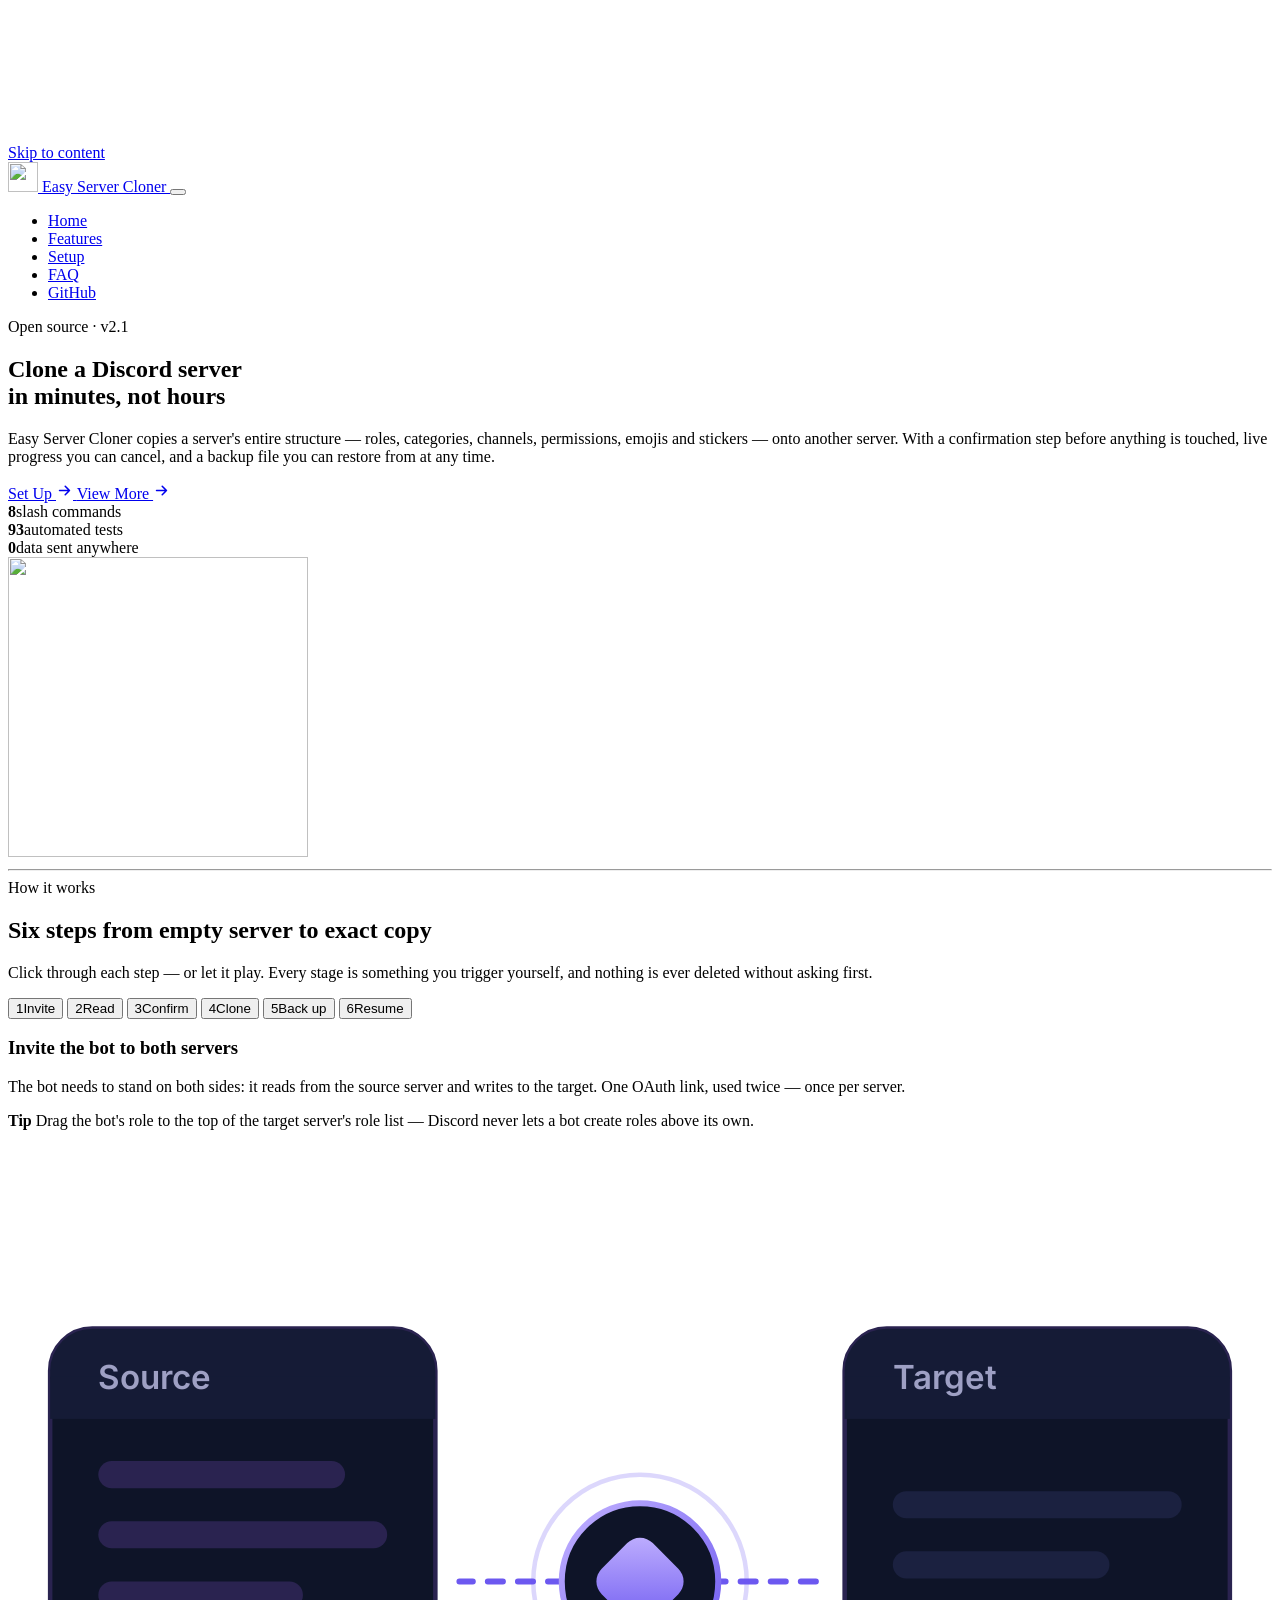
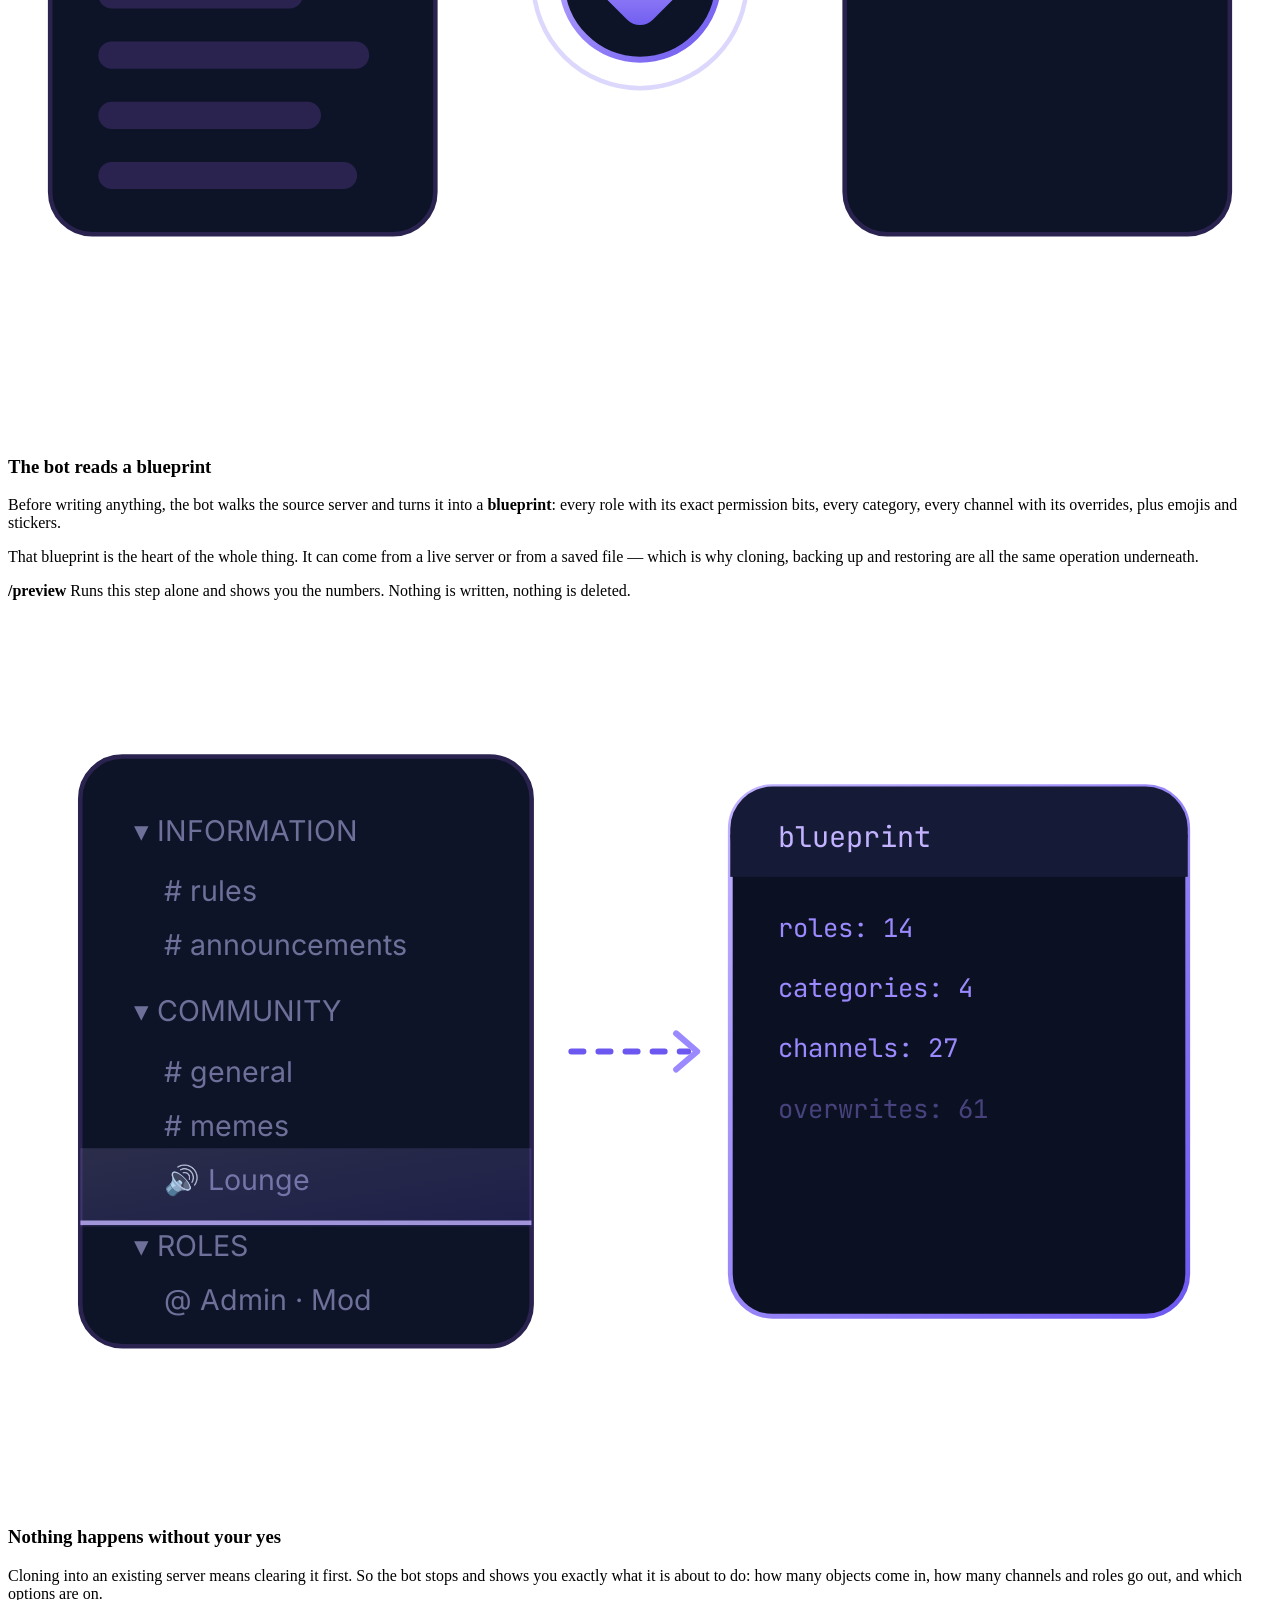
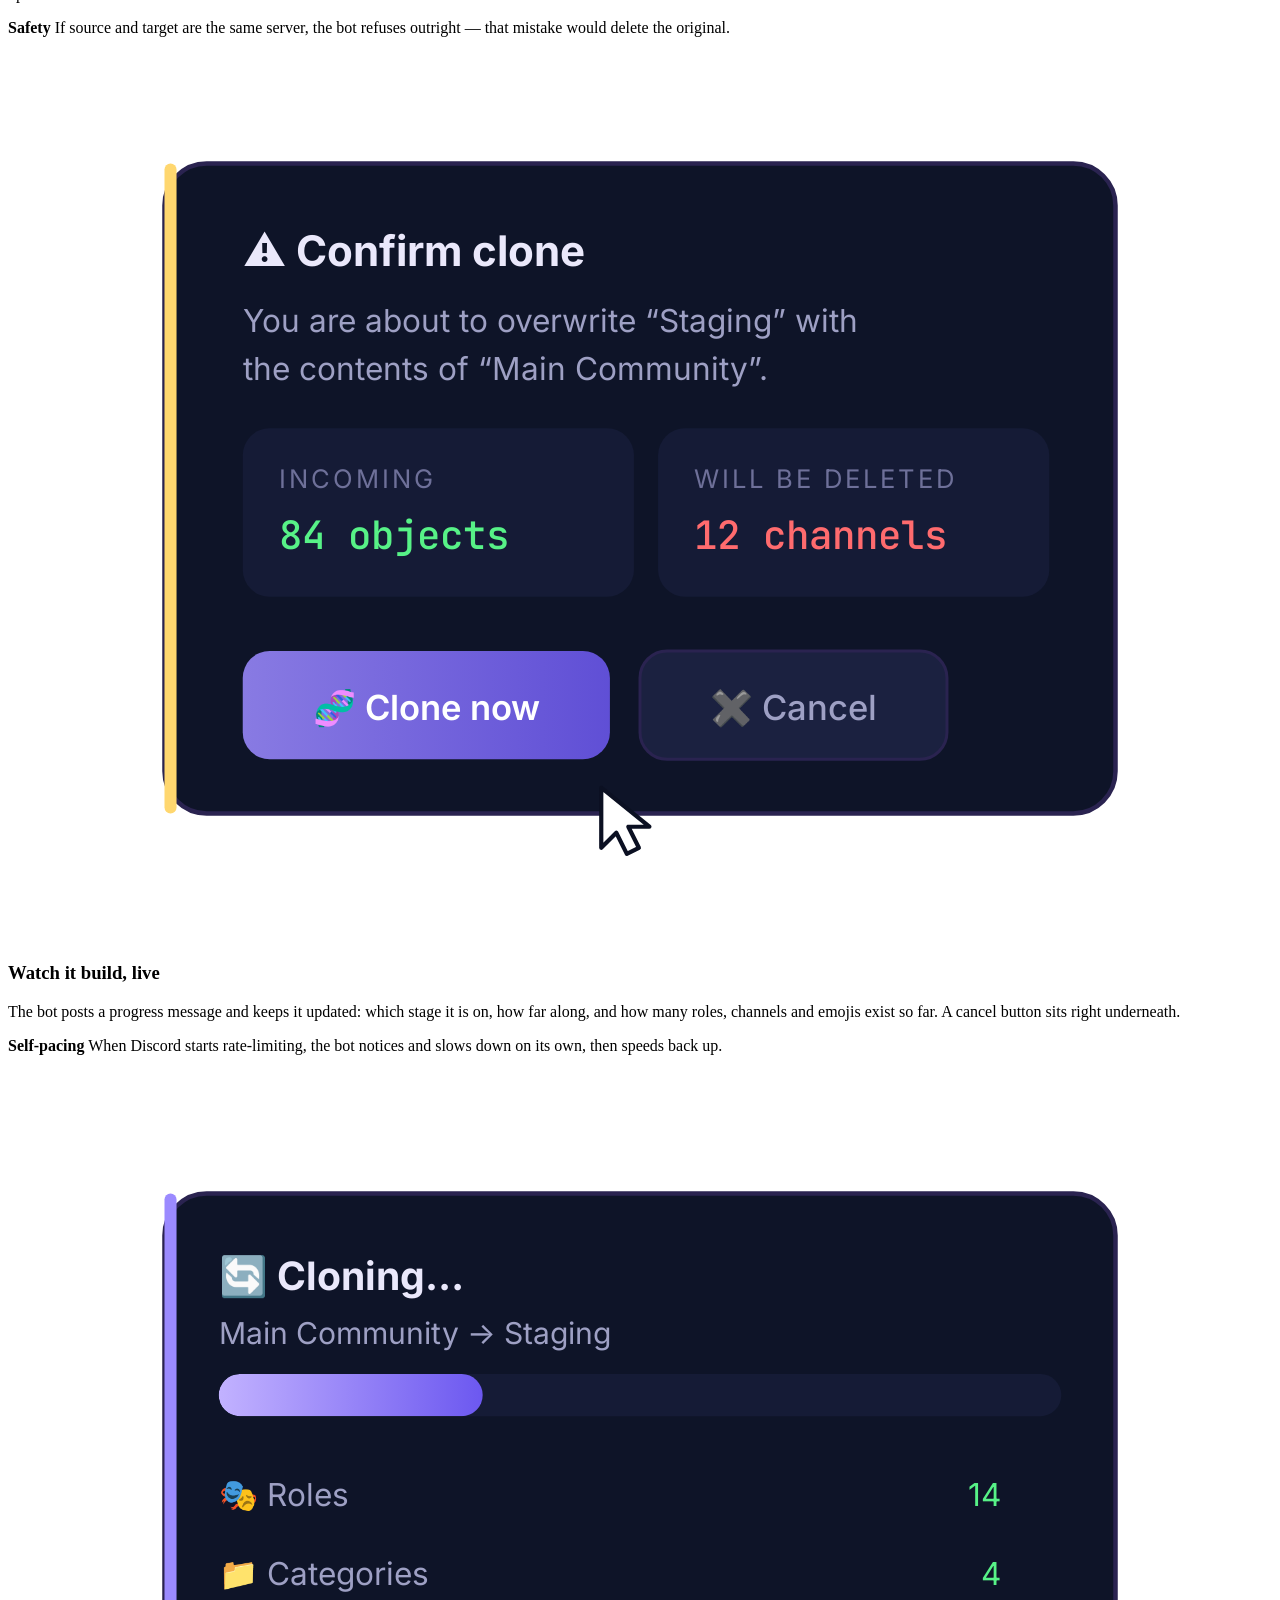
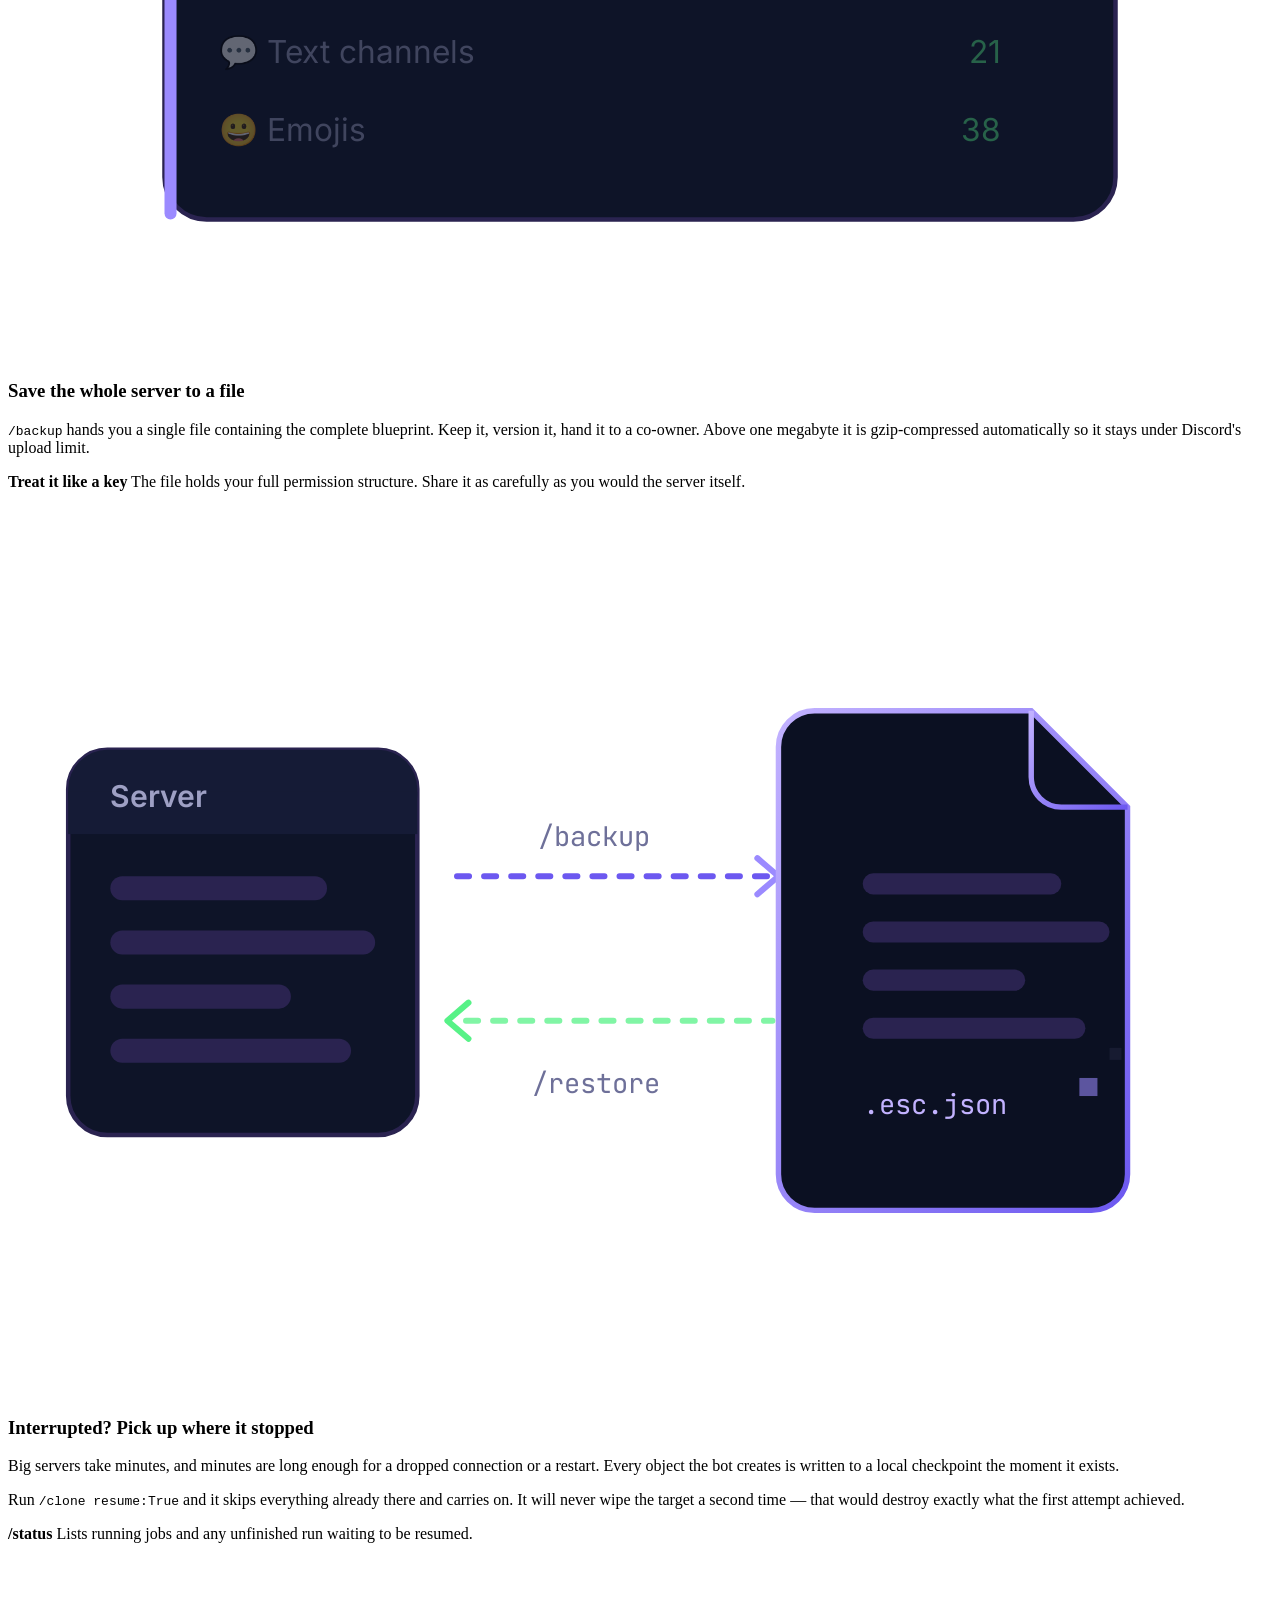
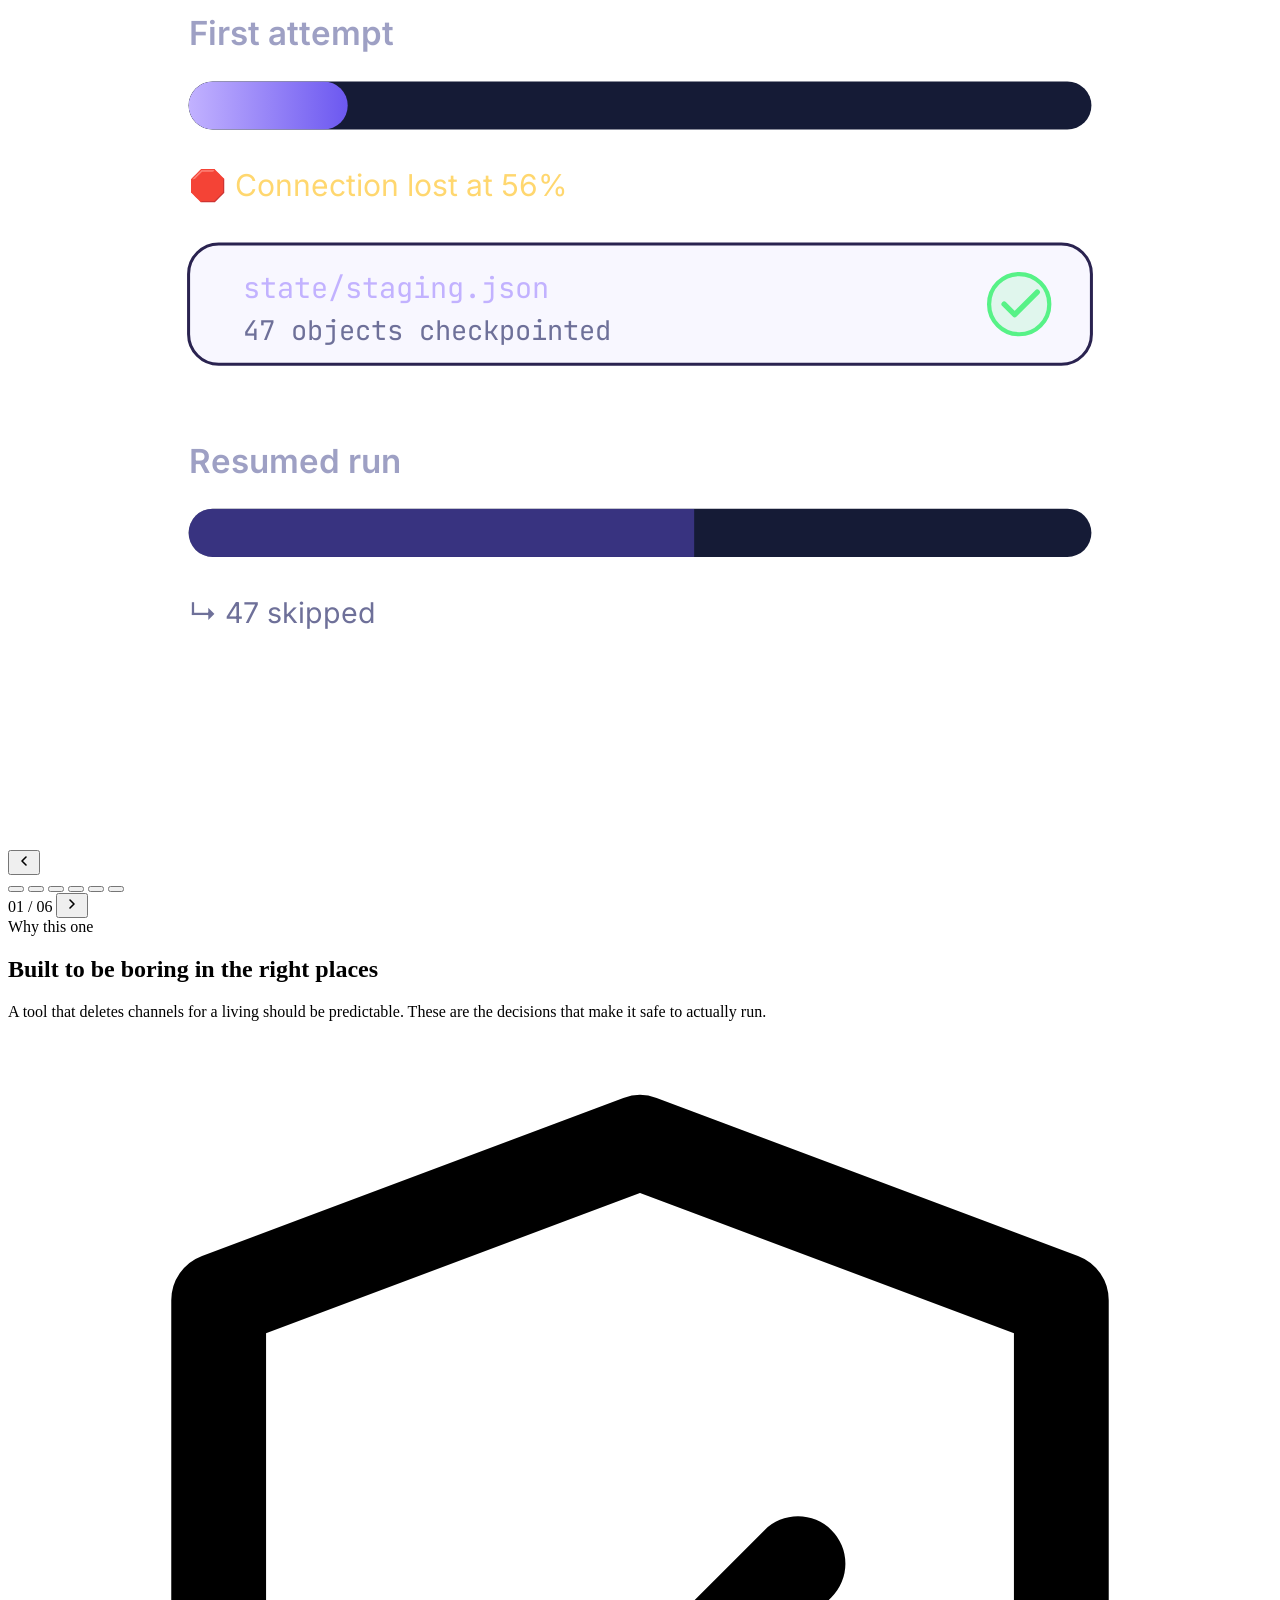
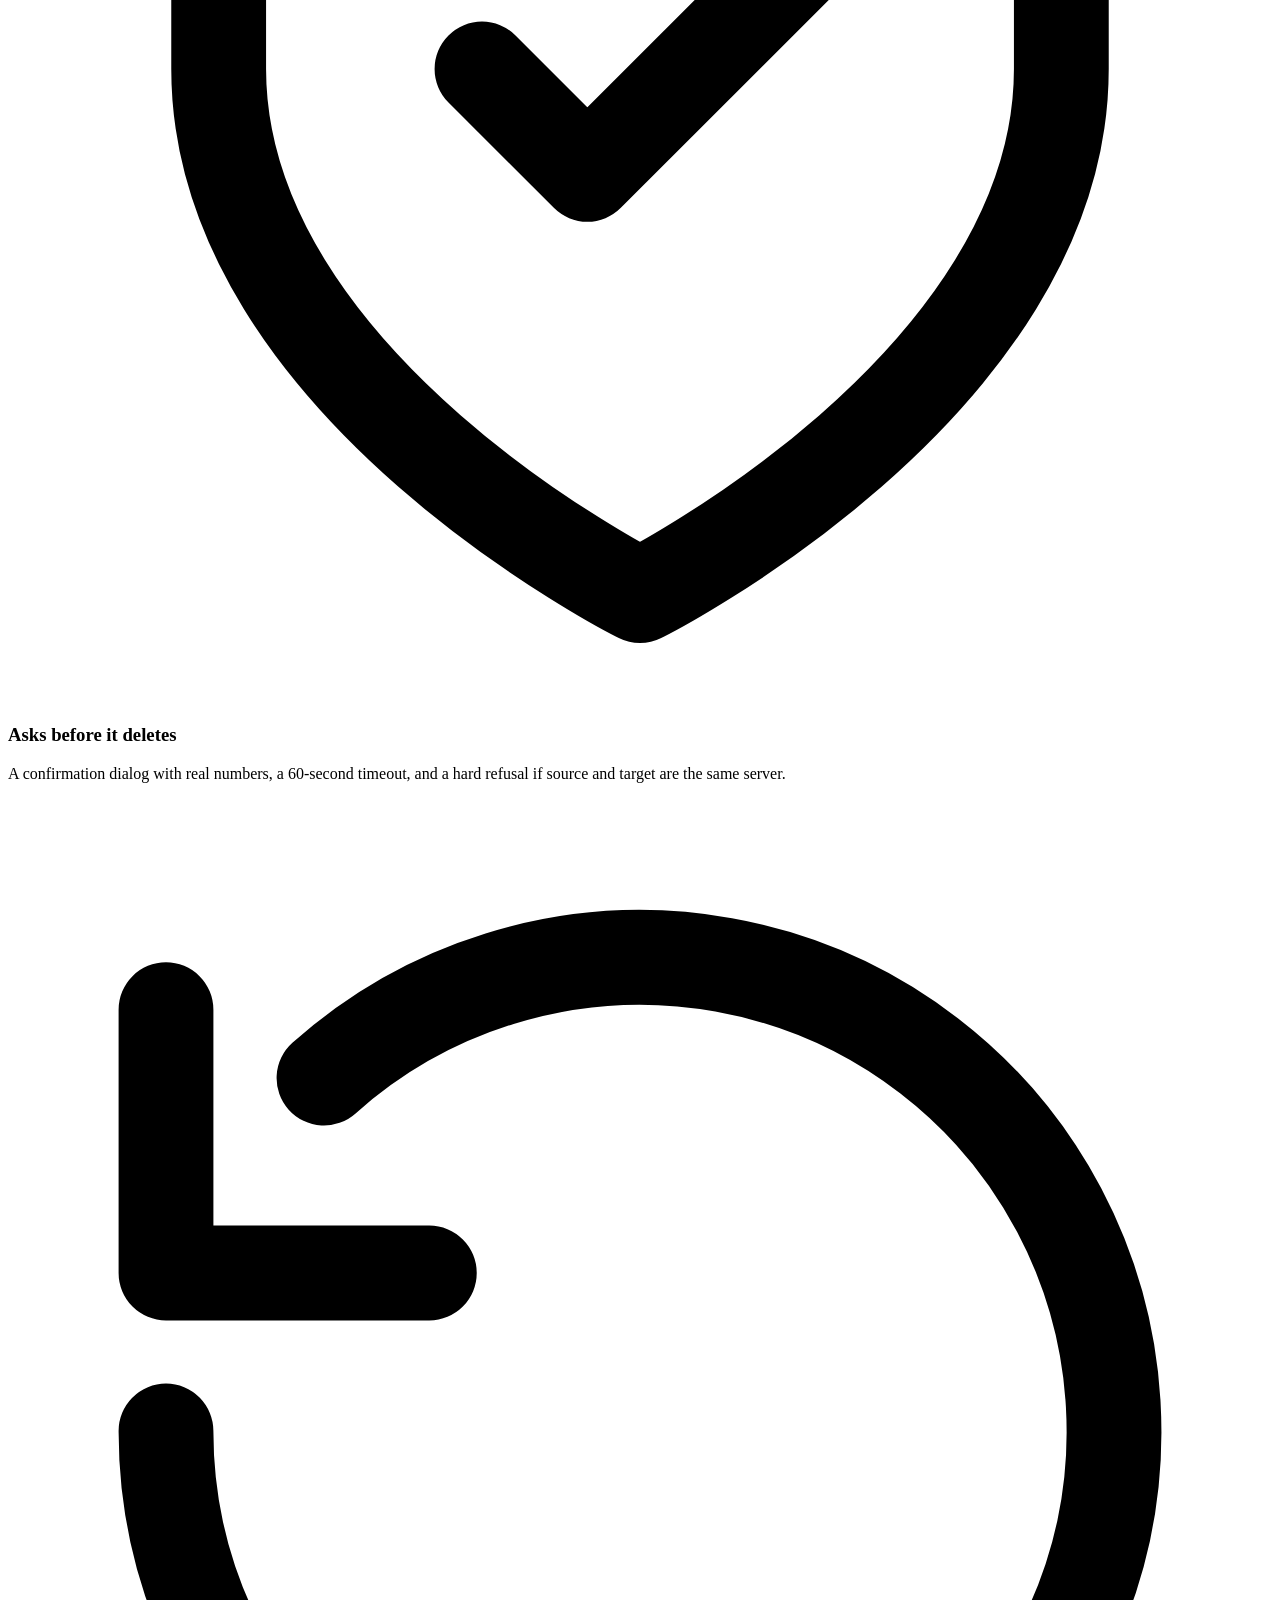
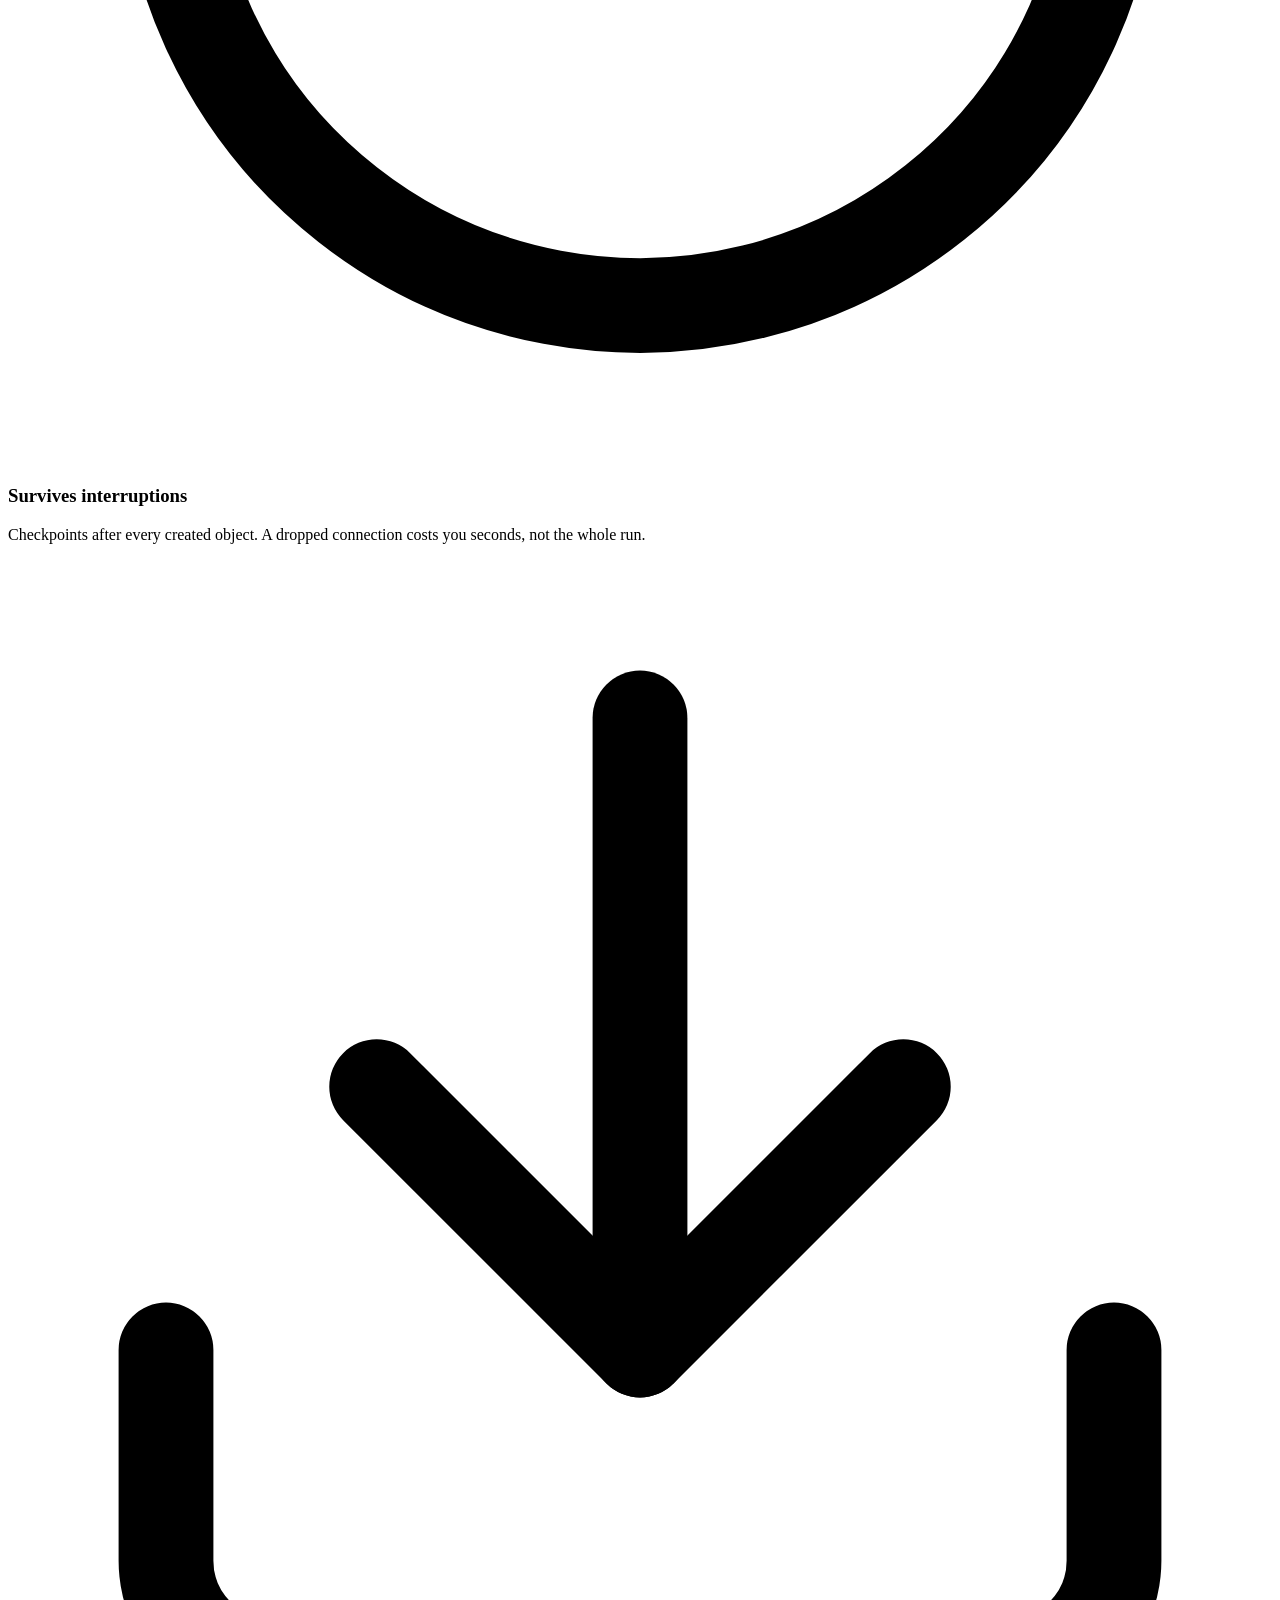
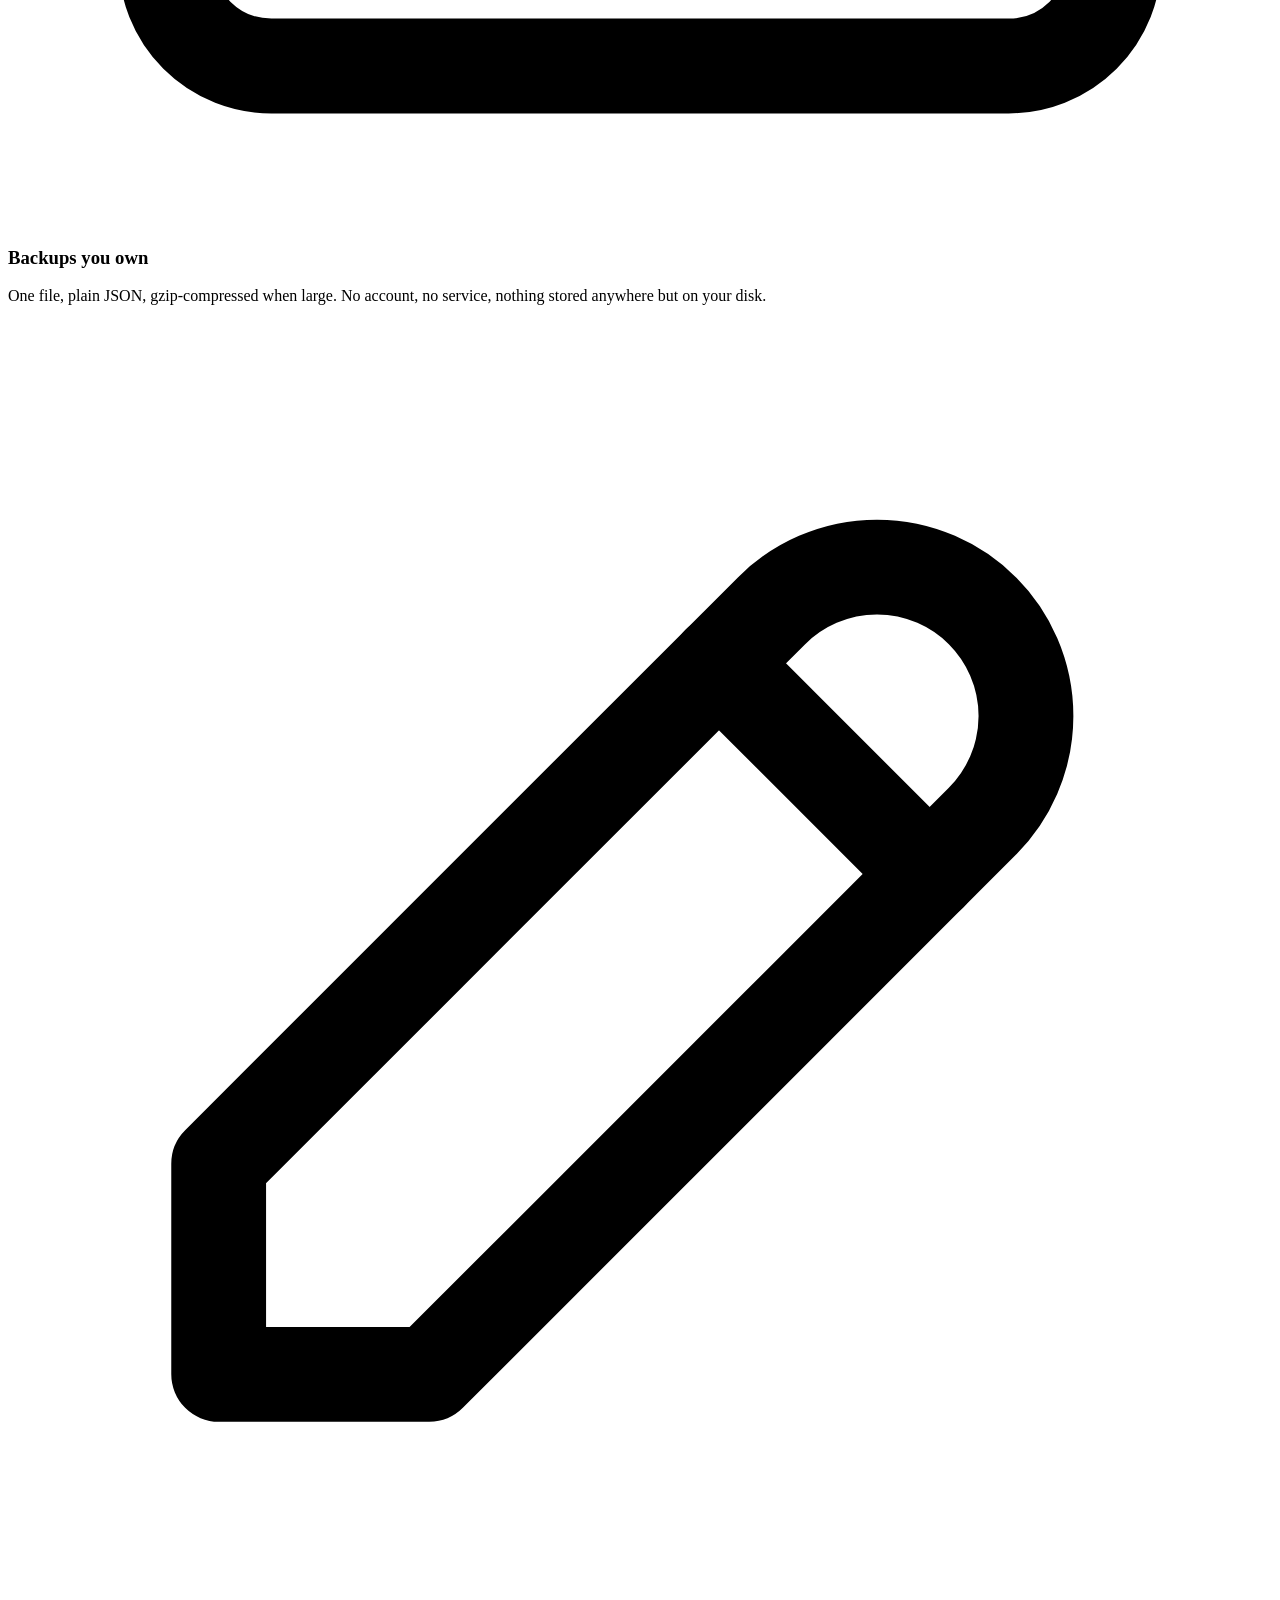
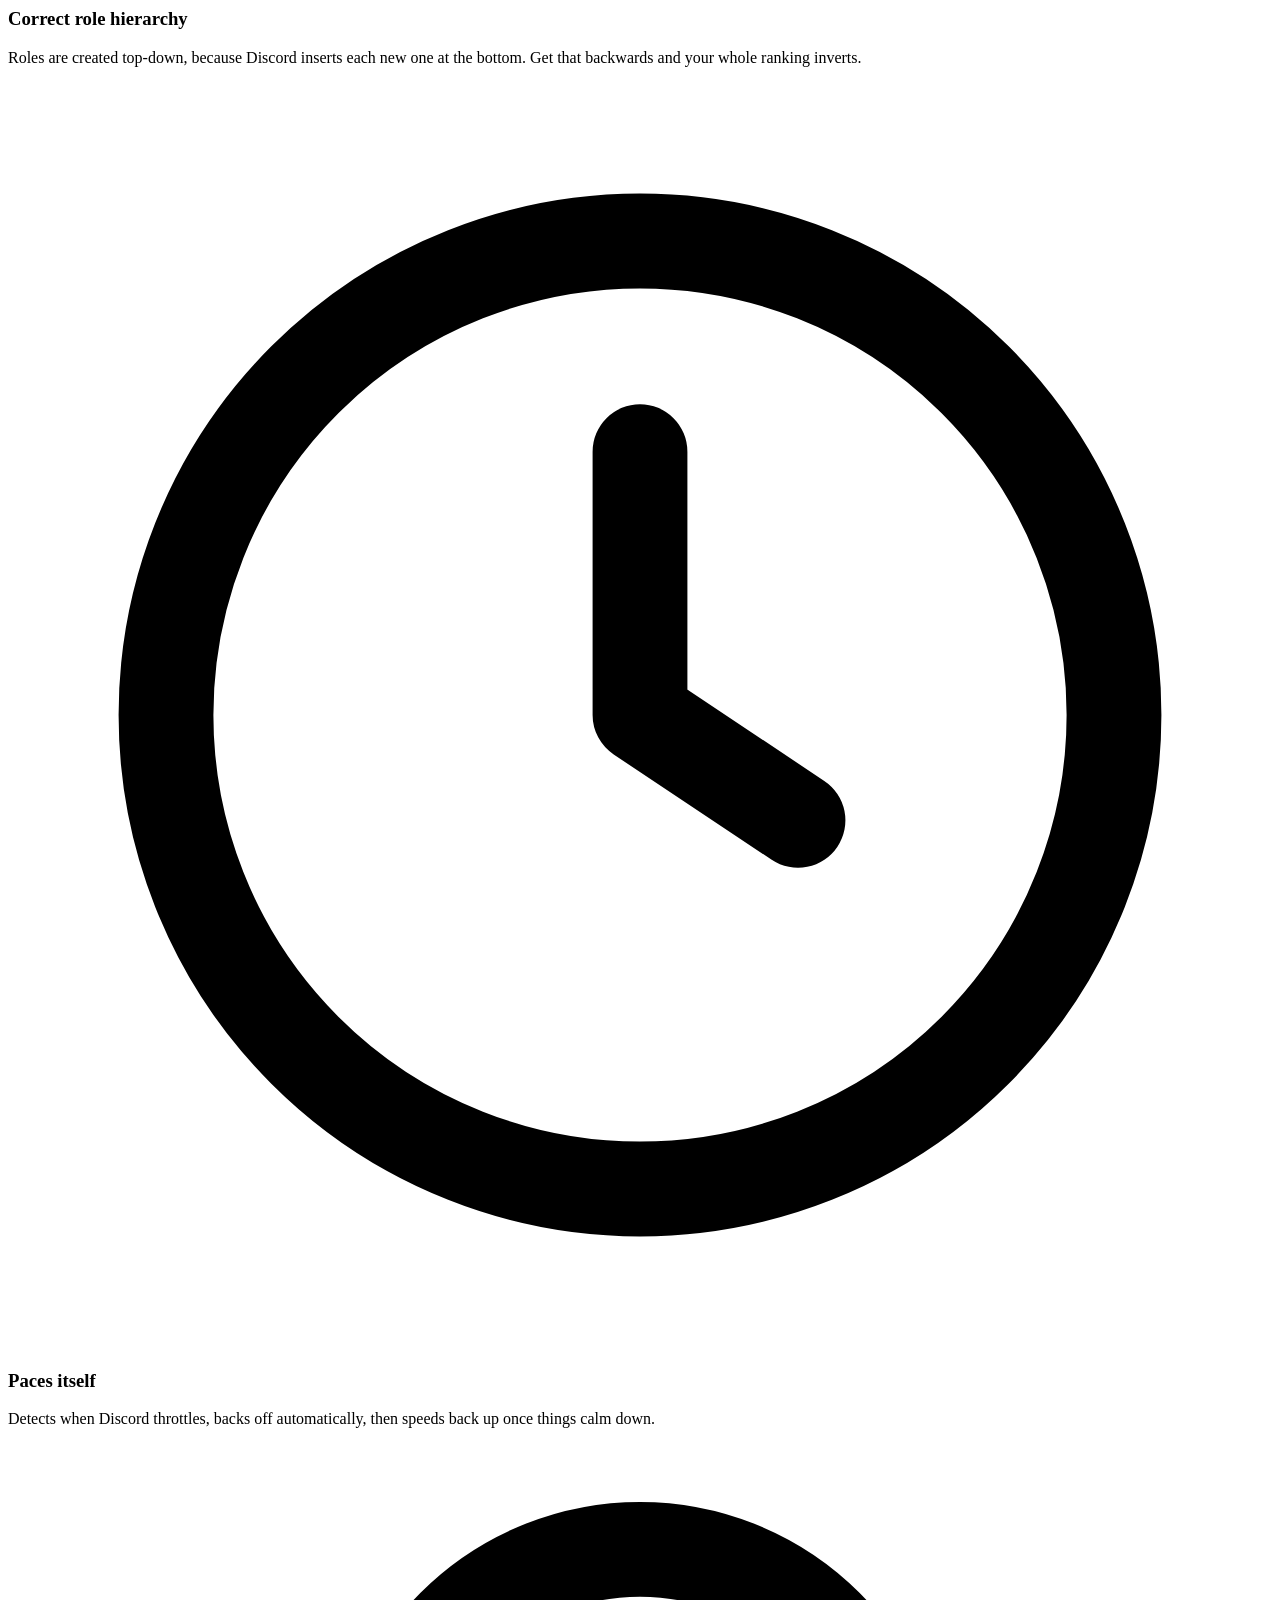
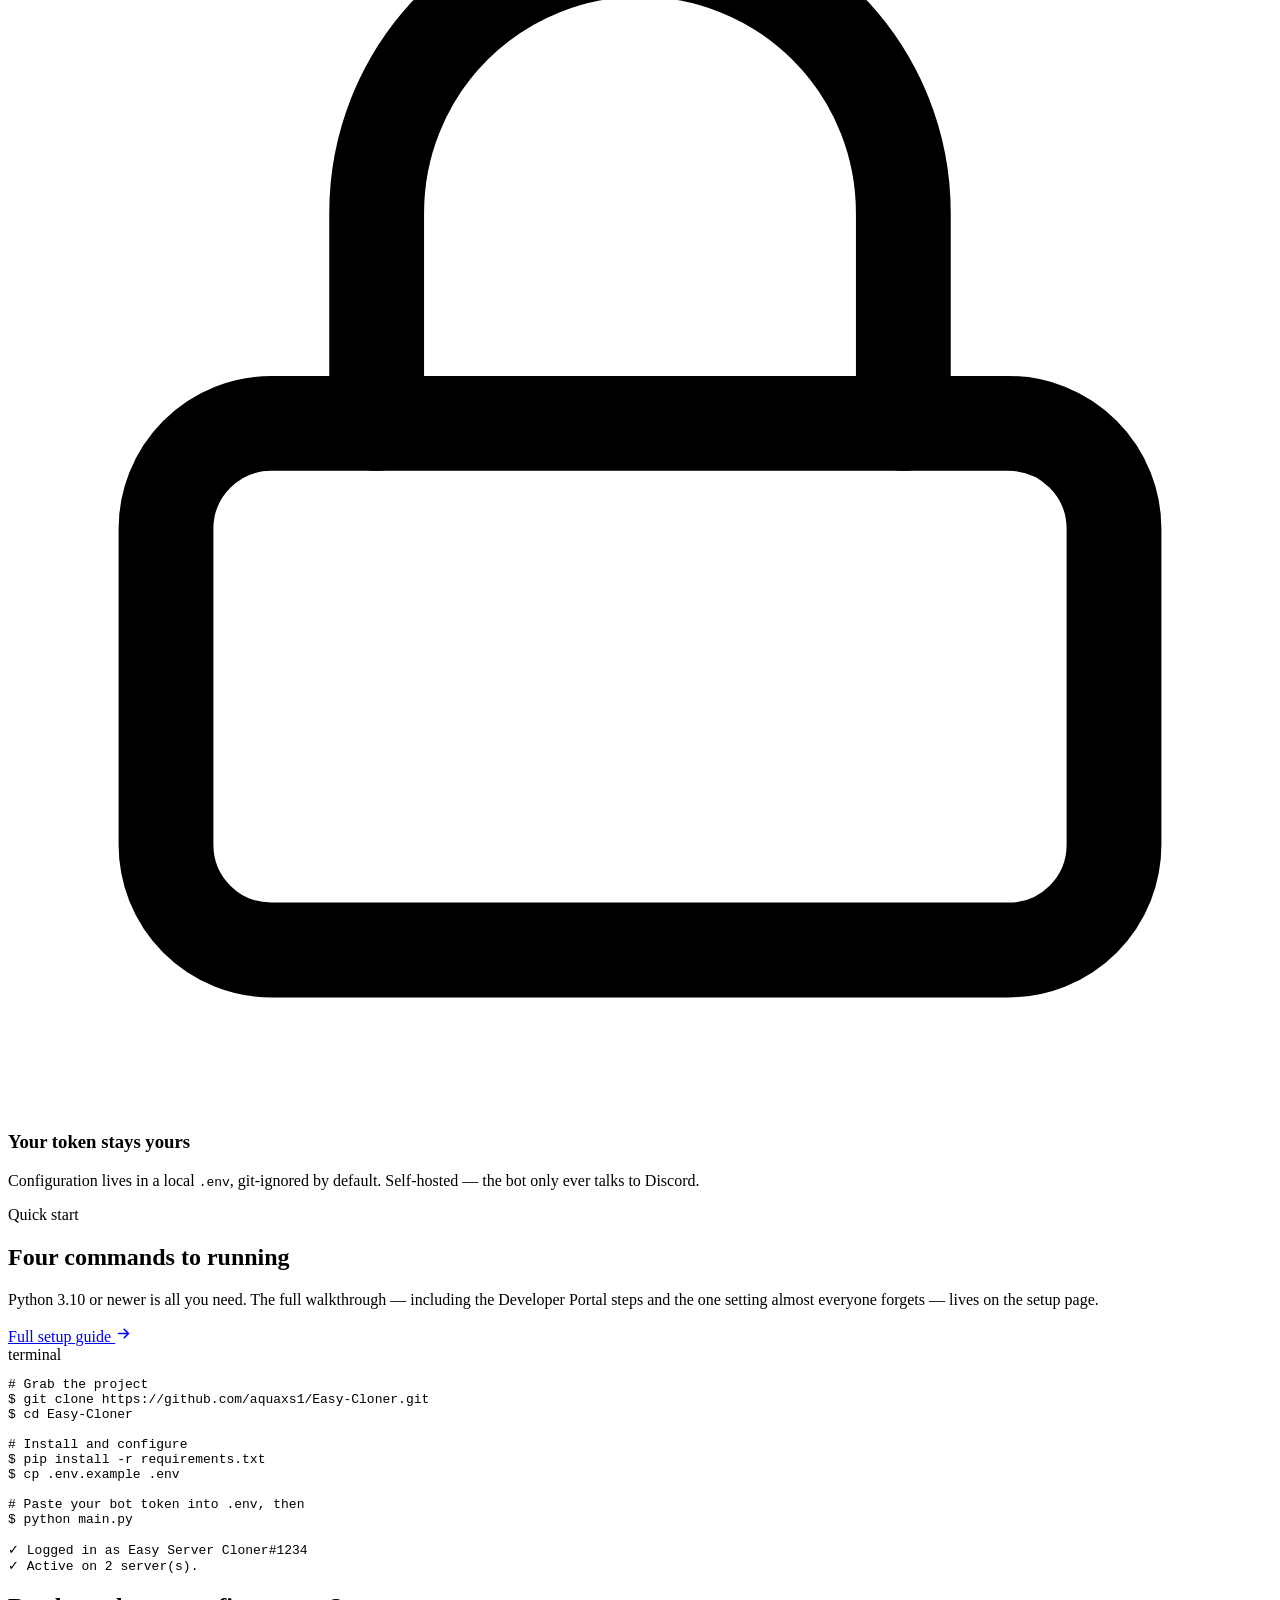
==== site/index.html @ f1215bd1 "Trim the landing page of what the docs already say Each slide in the how-it-works section carried tw" ====
<!DOCTYPE html>
<html lang="en">
<head>
<meta charset="utf-8">
<meta name="viewport" content="width=device-width, initial-scale=1">
<title>Easy Server Cloner — Clone any Discord server in minutes</title>
<meta name="description" content="A Discord bot that copies a server's full structure — roles, categories, channels, permissions, emojis and stickers — with backups, live progress and resume after interruption.">
<meta name="theme-color" content="#070A16">
<link rel="icon" href="/assets/img/logo.svg" type="image/svg+xml">
<link rel="apple-touch-icon" href="/assets/img/logo.png">
<meta property="og:type" content="website">
<meta property="og:title" content="Easy Server Cloner">
<meta property="og:description" content="Copy a Discord server's full structure — roles, channels, permissions, emojis — with backups, live progress and resume.">
<meta property="og:image" content="/assets/img/og-image.png">
<meta property="og:image:width" content="1200">
<meta property="og:image:height" content="630">
<meta name="twitter:card" content="summary_large_image">
<link rel="preconnect" href="https://fonts.googleapis.com">
<link rel="preconnect" href="https://fonts.gstatic.com" crossorigin>
<link href="https://fonts.googleapis.com/css2?family=Inter:wght@400;500;600;700;800&family=JetBrains+Mono:wght@400;500&display=swap" rel="stylesheet">
<link rel="stylesheet" href="/assets/css/style.css">
<script>document.documentElement.classList.add("js");</script>
</head>
<body>
<a class="skip-link" href="#main">Skip to content</a>
<canvas id="pixelfield" aria-hidden="true"></canvas>

<!-- ── Navigation ──────────────────────────────────────────────────────── -->
<header class="nav">
  <div class="wrap">
    <a class="brand" href="/index.html">
      <img src="/assets/img/logo.svg" alt="" width="30" height="30">
      Easy Server Cloner
    </a>
    <button class="nav-toggle" type="button" aria-expanded="false" aria-label="Toggle menu" aria-controls="nav-links">
      <span></span><span></span><span></span>
    </button>
    <ul class="nav-links" id="nav-links">
      <li><a href="/index.html" aria-current="page">Home</a></li>
      <li><a href="/features.html">Features</a></li>
      <li><a href="/setup.html">Setup</a></li>
      <li><a href="/faq.html">FAQ</a></li>
      <li class="nav-cta"><a class="btn btn-sm" href="https://github.com/aquaxs1/Easy-Cloner">GitHub</a></li>
    </ul>
  </div>
</header>

<main id="main">

<!-- ── Hero ────────────────────────────────────────────────────────────── -->
<section class="hero">
  <div class="wrap hero-grid">
    <div>
      <span class="eyebrow"><span class="dot"></span> Open source · v2.1</span>
      <h1>Clone a Discord server<br><span class="grad-text">in minutes, not hours</span></h1>
      <p class="hero-lead">
        Easy Server Cloner copies a server's entire structure — roles, categories,
        channels, permissions, emojis and stickers — onto another server. With a
        confirmation step before anything is touched, live progress you can cancel,
        and a backup file you can restore from at any time.
      </p>
      <div class="btn-row">
        <a class="btn" href="/setup.html">
          Set Up
          <svg class="arrow" width="17" height="17" viewBox="0 0 24 24" fill="none" stroke="currentColor" stroke-width="2.2" stroke-linecap="round" stroke-linejoin="round" aria-hidden="true"><path d="M5 12h14M13 6l6 6-6 6"/></svg>
        </a>
        <a class="btn btn-ghost" href="/features.html">
          View More
          <svg class="arrow" width="17" height="17" viewBox="0 0 24 24" fill="none" stroke="currentColor" stroke-width="2.2" stroke-linecap="round" stroke-linejoin="round" aria-hidden="true"><path d="M5 12h14M13 6l6 6-6 6"/></svg>
        </a>
      </div>

      <div class="hero-stats">
        <div><strong>8</strong><span>slash commands</span></div>
        <div><strong>93</strong><span>automated tests</span></div>
        <div><strong>0</strong><span>data sent anywhere</span></div>
      </div>
    </div>

    <div class="hero-art" aria-hidden="true">
      <div class="glow"></div>
      <div class="orbit"><i></i></div>
      <div class="orbit two"><i></i></div>
      <img class="mark" src="/assets/img/logo.svg" alt="" width="300" height="300">
    </div>
  </div>
</section>

<hr class="divider">

<!-- ── Slideshow: How it works ─────────────────────────────────────────── -->
<section id="how-it-works">
  <div class="wrap">
    <div class="section-head reveal">
      <span class="eyebrow">How it works</span>
      <h2>Six steps from empty server to exact copy</h2>
      <p>Click through each step — or let it play. Every stage is something you
         trigger yourself, and nothing is ever deleted without asking first.</p>
    </div>

    <div class="slideshow reveal" data-slideshow>
      <!-- Tabs -->
      <div class="slide-tabs" role="tablist" aria-label="How the bot works">
        <button class="slide-tab" role="tab" type="button" aria-selected="true"><span class="num">1</span><span class="label">Invite</span></button>
        <button class="slide-tab" role="tab" type="button" aria-selected="false"><span class="num">2</span><span class="label">Read</span></button>
        <button class="slide-tab" role="tab" type="button" aria-selected="false"><span class="num">3</span><span class="label">Confirm</span></button>
        <button class="slide-tab" role="tab" type="button" aria-selected="false"><span class="num">4</span><span class="label">Clone</span></button>
        <button class="slide-tab" role="tab" type="button" aria-selected="false"><span class="num">5</span><span class="label">Back up</span></button>
        <button class="slide-tab" role="tab" type="button" aria-selected="false"><span class="num">6</span><span class="label">Resume</span></button>
      </div>

      <div class="slide-stage">

        <!-- 1 ─ Invite -->
        <div class="slide active" role="tabpanel">
          <div class="slide-copy">
            <h3>Invite the bot to both servers</h3>
            <p>
              The bot needs to stand on both sides: it reads from the source server
              and writes to the target. One OAuth link, used twice — once per server.
            </p>
            <div class="slide-note">
              <strong>Tip</strong>
              <span>Drag the bot's role to the top of the target server's role list — Discord never lets a bot create roles above its own.</span>
            </div>
          </div>
          <div class="slide-visual">
            <svg viewBox="0 0 420 300" fill="none" xmlns="http://www.w3.org/2000/svg" aria-hidden="true">
              <defs>
                <linearGradient id="s1g" x1="0" y1="0" x2="1" y2="1">
                  <stop offset="0" stop-color="#C2B2FF"/><stop offset="1" stop-color="#6C58F0"/>
                </linearGradient>
              </defs>
              <!-- Server panels -->
              <g>
                <rect x="14" y="66" width="128" height="168" rx="14" fill="#0E1428" stroke="#2A2350" stroke-width="1.5"/>
                <rect x="14" y="66" width="128" height="30" rx="14" fill="#151B36"/>
                <rect x="14" y="82" width="128" height="14" fill="#151B36"/>
                <text x="30" y="86" fill="#9EA0C4" font-family="Inter,sans-serif" font-size="11" font-weight="600">Source</text>
                <g fill="#2A2350">
                  <rect x="30" y="110" width="82" height="9" rx="4.5"/>
                  <rect x="30" y="130" width="96" height="9" rx="4.5"/>
                  <rect x="30" y="150" width="68" height="9" rx="4.5"/>
                  <rect x="30" y="170" width="90" height="9" rx="4.5"/>
                  <rect x="30" y="190" width="74" height="9" rx="4.5"/>
                  <rect x="30" y="210" width="86" height="9" rx="4.5"/>
                </g>
              </g>
              <g>
                <rect x="278" y="66" width="128" height="168" rx="14" fill="#0E1428" stroke="#2A2350" stroke-width="1.5"/>
                <rect x="278" y="66" width="128" height="30" rx="14" fill="#151B36"/>
                <rect x="278" y="82" width="128" height="14" fill="#151B36"/>
                <text x="294" y="86" fill="#9EA0C4" font-family="Inter,sans-serif" font-size="11" font-weight="600">Target</text>
                <rect x="294" y="120" width="96" height="9" rx="4.5" fill="#1B2140"/>
                <rect x="294" y="140" width="72" height="9" rx="4.5" fill="#1B2140"/>
              </g>

              <!-- Connection lines -->
              <path d="M150 150 L 186 150" stroke="#6C58F0" stroke-width="2" stroke-dasharray="5 5" stroke-linecap="round">
                <animate attributeName="stroke-dashoffset" values="20;0" dur="1.2s" repeatCount="indefinite"/>
              </path>
              <path d="M234 150 L 270 150" stroke="#6C58F0" stroke-width="2" stroke-dasharray="5 5" stroke-linecap="round">
                <animate attributeName="stroke-dashoffset" values="20;0" dur="1.2s" repeatCount="indefinite"/>
              </path>

              <!-- Bot in the middle -->
              <circle cx="210" cy="150" r="30" fill="none" stroke="#6C58F0" stroke-width="1.5" opacity="0.5">
                <animate attributeName="r" values="26;44" dur="2.6s" repeatCount="indefinite"/>
                <animate attributeName="opacity" values="0.5;0" dur="2.6s" repeatCount="indefinite"/>
              </circle>
              <circle cx="210" cy="150" r="26" fill="#0E1428" stroke="url(#s1g)" stroke-width="2"/>
              <rect x="198" y="138" width="24" height="24" rx="6" transform="rotate(45 210 150)" fill="url(#s1g)"/>

              <!-- Checkmarks -->
              <g opacity="0">
                <circle cx="78" cy="252" r="11" fill="#57F287" fill-opacity="0.14" stroke="#57F287" stroke-width="1.5"/>
                <path d="M73 252l3.5 3.5L84 248" stroke="#57F287" stroke-width="2" stroke-linecap="round" stroke-linejoin="round"/>
                <animate attributeName="opacity" values="0;0;1;1" dur="3s" repeatCount="indefinite"/>
              </g>
              <g opacity="0">
                <circle cx="342" cy="252" r="11" fill="#57F287" fill-opacity="0.14" stroke="#57F287" stroke-width="1.5"/>
                <path d="M337 252l3.5 3.5L348 248" stroke="#57F287" stroke-width="2" stroke-linecap="round" stroke-linejoin="round"/>
                <animate attributeName="opacity" values="0;0;0;1" dur="3s" repeatCount="indefinite"/>
              </g>
            </svg>
          </div>
        </div>

        <!-- 2 ─ Read the blueprint -->
        <div class="slide" role="tabpanel">
          <div class="slide-copy">
            <h3>The bot reads a blueprint</h3>
            <p>
              Before writing anything, the bot walks the source server and turns it
              into a <strong>blueprint</strong>: every role with its exact permission
              bits, every category, every channel with its overrides, plus emojis
              and stickers.
            </p>
            <p>
              That blueprint is the heart of the whole thing. It can come from a live
              server or from a saved file — which is why cloning, backing up and
              restoring are all the same operation underneath.
            </p>
            <div class="slide-note">
              <strong>/preview</strong>
              <span>Runs this step alone and shows you the numbers. Nothing is written, nothing is deleted.</span>
            </div>
          </div>
          <div class="slide-visual">
            <svg viewBox="0 0 420 300" fill="none" xmlns="http://www.w3.org/2000/svg" aria-hidden="true">
              <defs>
                <linearGradient id="s2g" x1="0" y1="0" x2="1" y2="1">
                  <stop offset="0" stop-color="#C2B2FF"/><stop offset="1" stop-color="#6C58F0"/>
                </linearGradient>
                <clipPath id="s2clip"><rect x="24" y="52" width="150" height="196" rx="14"/></clipPath>
              </defs>

              <!-- Source panel -->
              <rect x="24" y="52" width="150" height="196" rx="14" fill="#0E1428" stroke="#2A2350" stroke-width="1.5"/>
              <g font-family="Inter,sans-serif" font-size="9.5" fill="#6E7099">
                <text x="42" y="80">▾ INFORMATION</text>
                <text x="52" y="100"># rules</text>
                <text x="52" y="118"># announcements</text>
                <text x="42" y="140">▾ COMMUNITY</text>
                <text x="52" y="160"># general</text>
                <text x="52" y="178"># memes</text>
                <text x="52" y="196">🔊 Lounge</text>
                <text x="42" y="218">▾ ROLES</text>
                <text x="52" y="236">@ Admin · Mod</text>
              </g>
              <!-- Scan line -->
              <g clip-path="url(#s2clip)">
                <rect x="24" y="52" width="150" height="26" fill="url(#s2g)" opacity="0.16">
                  <animate attributeName="y" values="46;236;46" dur="4s" repeatCount="indefinite"/>
                </rect>
                <rect x="24" y="76" width="150" height="1.5" fill="#C2B2FF" opacity="0.8">
                  <animate attributeName="y" values="70;260;70" dur="4s" repeatCount="indefinite"/>
                </rect>
              </g>

              <!-- Arrow -->
              <path d="M186 150 L 226 150" stroke="#6C58F0" stroke-width="2" stroke-dasharray="4 5" stroke-linecap="round">
                <animate attributeName="stroke-dashoffset" values="18;0" dur="1s" repeatCount="indefinite"/>
              </path>
              <path d="M222 144l7 6-7 6" stroke="#9B8AFF" stroke-width="2" stroke-linecap="round" stroke-linejoin="round"/>

              <!-- Blueprint card -->
              <rect x="240" y="62" width="152" height="176" rx="14" fill="#0B1022" stroke="url(#s2g)" stroke-width="1.6"/>
              <rect x="240" y="62" width="152" height="30" rx="14" fill="#151B36"/>
              <rect x="240" y="78" width="152" height="14" fill="#151B36"/>
              <text x="256" y="82" fill="#C2B2FF" font-family="JetBrains Mono,monospace" font-size="9.5">blueprint</text>
              <g font-family="JetBrains Mono,monospace" font-size="8.5" fill="#9B8AFF">
                <text x="256" y="112" opacity="0">roles: 14<animate attributeName="opacity" values="0;1;1;0" dur="4s" repeatCount="indefinite" keyTimes="0;0.2;0.9;1"/></text>
                <text x="256" y="132" opacity="0">categories: 4<animate attributeName="opacity" values="0;0;1;1;0" dur="4s" repeatCount="indefinite" keyTimes="0;0.28;0.38;0.9;1"/></text>
                <text x="256" y="152" opacity="0">channels: 27<animate attributeName="opacity" values="0;0;1;1;0" dur="4s" repeatCount="indefinite" keyTimes="0;0.45;0.55;0.9;1"/></text>
                <text x="256" y="172" opacity="0">overwrites: 61<animate attributeName="opacity" values="0;0;1;1;0" dur="4s" repeatCount="indefinite" keyTimes="0;0.6;0.7;0.9;1"/></text>
                <text x="256" y="192" opacity="0">emojis: 38<animate attributeName="opacity" values="0;0;1;1;0" dur="4s" repeatCount="indefinite" keyTimes="0;0.72;0.82;0.9;1"/></text>
                <text x="256" y="212" fill="#57F287" opacity="0">✓ complete<animate attributeName="opacity" values="0;0;1;0" dur="4s" repeatCount="indefinite" keyTimes="0;0.88;0.95;1"/></text>
              </g>
            </svg>
          </div>
        </div>

        <!-- 3 ─ Confirm -->
        <div class="slide" role="tabpanel">
          <div class="slide-copy">
            <h3>Nothing happens without your yes</h3>
            <p>
              Cloning into an existing server means clearing it first. So the bot
              stops and shows you exactly what it is about to do: how many objects
              come in, how many channels and roles go out, and which options are on.
            </p>
            <div class="slide-note warn">
              <strong>Safety</strong>
              <span>If source and target are the same server, the bot refuses outright — that mistake would delete the original.</span>
            </div>
          </div>
          <div class="slide-visual">
            <svg viewBox="0 0 420 300" fill="none" xmlns="http://www.w3.org/2000/svg" aria-hidden="true">
              <defs>
                <linearGradient id="s3g" x1="0" y1="0" x2="1" y2="0">
                  <stop offset="0" stop-color="#9B8AFF"/><stop offset="1" stop-color="#6C58F0"/>
                </linearGradient>
              </defs>
              <!-- Embed card -->
              <rect x="52" y="42" width="316" height="216" rx="14" fill="#0E1428" stroke="#2A2350" stroke-width="1.5"/>
              <rect x="52" y="42" width="4" height="216" rx="2" fill="#FFD76F"/>

              <text x="78" y="76" fill="#EAE8FB" font-family="Inter,sans-serif" font-size="14" font-weight="700">⚠️  Confirm clone</text>
              <text x="78" y="98" fill="#9EA0C4" font-family="Inter,sans-serif" font-size="10.5">You are about to overwrite “Staging” with</text>
              <text x="78" y="114" fill="#9EA0C4" font-family="Inter,sans-serif" font-size="10.5">the contents of “Main Community”.</text>

              <!-- Two columns -->
              <rect x="78" y="130" width="130" height="56" rx="9" fill="#151B36"/>
              <text x="90" y="150" fill="#6E7099" font-family="Inter,sans-serif" font-size="8.5" letter-spacing="1">INCOMING</text>
              <text x="90" y="170" fill="#57F287" font-family="JetBrains Mono,monospace" font-size="13" font-weight="500">84 objects</text>

              <rect x="216" y="130" width="130" height="56" rx="9" fill="#151B36"/>
              <text x="228" y="150" fill="#6E7099" font-family="Inter,sans-serif" font-size="8.5" letter-spacing="1">WILL BE DELETED</text>
              <text x="228" y="170" fill="#FF6B6E" font-family="JetBrains Mono,monospace" font-size="13" font-weight="500">12 channels</text>

              <!-- Buttons -->
              <g>
                <rect x="78" y="204" width="122" height="36" rx="9" fill="url(#s3g)">
                  <animate attributeName="opacity" values="1;0.75;1" dur="2.4s" repeatCount="indefinite"/>
                </rect>
                <text x="139" y="227" fill="#fff" font-family="Inter,sans-serif" font-size="11.5" font-weight="600" text-anchor="middle">🧬  Clone now</text>
              </g>
              <rect x="210" y="204" width="102" height="36" rx="9" fill="#1B2140" stroke="#2A2350" stroke-width="1"/>
              <text x="261" y="227" fill="#9EA0C4" font-family="Inter,sans-serif" font-size="11.5" font-weight="500" text-anchor="middle">✖️  Cancel</text>

              <!-- Cursor -->
              <g>
                <animateTransform attributeName="transform" type="translate"
                  values="60 40; 0 0; 0 0; 4 4; 0 0; 60 40" dur="3.4s" repeatCount="indefinite" keyTimes="0;0.35;0.5;0.58;0.68;1"/>
                <path d="M150 218l0 20 5-5 3.5 7 4-2-3.5-7 7 0z" fill="#fff" stroke="#0B1022" stroke-width="1.4" stroke-linejoin="round"/>
              </g>
            </svg>
          </div>
        </div>

        <!-- 4 ─ Clone -->
        <div class="slide" role="tabpanel">
          <div class="slide-copy">
            <h3>Watch it build, live</h3>
            <p>
              The bot posts a progress message and keeps it updated: which stage it is
              on, how far along, and how many roles, channels and emojis exist so far.
              A cancel button sits right underneath.
            </p>
            <div class="slide-note">
              <strong>Self-pacing</strong>
              <span>When Discord starts rate-limiting, the bot notices and slows down on its own, then speeds back up.</span>
            </div>
          </div>
          <div class="slide-visual">
            <svg viewBox="0 0 420 300" fill="none" xmlns="http://www.w3.org/2000/svg" aria-hidden="true">
              <defs>
                <linearGradient id="s4bar" x1="0" y1="0" x2="1" y2="0">
                  <stop offset="0" stop-color="#C2B2FF"/><stop offset="1" stop-color="#6C58F0"/>
                </linearGradient>
                <clipPath id="s4clip"><rect x="70" y="106" width="280" height="14" rx="7"/></clipPath>
              </defs>
              <rect x="52" y="46" width="316" height="208" rx="14" fill="#0E1428" stroke="#2A2350" stroke-width="1.5"/>
              <rect x="52" y="46" width="4" height="208" rx="2" fill="#9B8AFF"/>

              <text x="70" y="78" fill="#EAE8FB" font-family="Inter,sans-serif" font-size="13" font-weight="700">🔄  Cloning…</text>
              <text x="70" y="96" fill="#9EA0C4" font-family="Inter,sans-serif" font-size="10">Main Community → Staging</text>

              <!-- Progress bar -->
              <rect x="70" y="106" width="280" height="14" rx="7" fill="#151B36"/>
              <g clip-path="url(#s4clip)">
                <rect x="70" y="106" width="0" height="14" rx="7" fill="url(#s4bar)">
                  <animate attributeName="width" values="0;280" dur="5s" repeatCount="indefinite"/>
                </rect>
              </g>

              <!-- Stage rows -->
              <g font-family="Inter,sans-serif" font-size="10.5">
                <g opacity="0.35">
                  <text x="70" y="150" fill="#9EA0C4">🎭  Roles</text>
                  <text x="330" y="150" fill="#57F287" text-anchor="end">14</text>
                  <animate attributeName="opacity" values="0.35;1;1" dur="5s" repeatCount="indefinite" keyTimes="0;0.18;1"/>
                </g>
                <g opacity="0.35">
                  <text x="70" y="176" fill="#9EA0C4">📁  Categories</text>
                  <text x="330" y="176" fill="#57F287" text-anchor="end">4</text>
                  <animate attributeName="opacity" values="0.35;0.35;1;1" dur="5s" repeatCount="indefinite" keyTimes="0;0.34;0.42;1"/>
                </g>
                <g opacity="0.35">
                  <text x="70" y="202" fill="#9EA0C4">💬  Text channels</text>
                  <text x="330" y="202" fill="#57F287" text-anchor="end">21</text>
                  <animate attributeName="opacity" values="0.35;0.35;1;1" dur="5s" repeatCount="indefinite" keyTimes="0;0.56;0.64;1"/>
                </g>
                <g opacity="0.35">
                  <text x="70" y="228" fill="#9EA0C4">😀  Emojis</text>
                  <text x="330" y="228" fill="#57F287" text-anchor="end">38</text>
                  <animate attributeName="opacity" values="0.35;0.35;1;1" dur="5s" repeatCount="indefinite" keyTimes="0;0.82;0.9;1"/>
                </g>
              </g>
            </svg>
          </div>
        </div>

        <!-- 5 ─ Backup -->
        <div class="slide" role="tabpanel">
          <div class="slide-copy">
            <h3>Save the whole server to a file</h3>
            <p>
              <code>/backup</code> hands you a single file containing the complete
              blueprint. Keep it, version it, hand it to a co-owner. Above one
              megabyte it is gzip-compressed automatically so it stays under
              Discord's upload limit.
            </p>
            <div class="slide-note warn">
              <strong>Treat it like a key</strong>
              <span>The file holds your full permission structure. Share it as carefully as you would the server itself.</span>
            </div>
          </div>
          <div class="slide-visual">
            <svg viewBox="0 0 420 300" fill="none" xmlns="http://www.w3.org/2000/svg" aria-hidden="true">
              <defs>
                <linearGradient id="s5g" x1="0" y1="0" x2="1" y2="1">
                  <stop offset="0" stop-color="#C2B2FF"/><stop offset="1" stop-color="#6C58F0"/>
                </linearGradient>
              </defs>
              <!-- Server -->
              <rect x="20" y="86" width="116" height="128" rx="13" fill="#0E1428" stroke="#2A2350" stroke-width="1.5"/>
              <rect x="20" y="86" width="116" height="28" rx="13" fill="#151B36"/>
              <rect x="20" y="100" width="116" height="14" fill="#151B36"/>
              <text x="34" y="105" fill="#9EA0C4" font-family="Inter,sans-serif" font-size="10" font-weight="600">Server</text>
              <g fill="#2A2350">
                <rect x="34" y="128" width="72" height="8" rx="4"/>
                <rect x="34" y="146" width="88" height="8" rx="4"/>
                <rect x="34" y="164" width="60" height="8" rx="4"/>
                <rect x="34" y="182" width="80" height="8" rx="4"/>
              </g>

              <!-- Arrows -->
              <g>
                <path d="M148 128 L 254 128" stroke="#6C58F0" stroke-width="2" stroke-dasharray="4 5" stroke-linecap="round">
                  <animate attributeName="stroke-dashoffset" values="18;0" dur="1s" repeatCount="indefinite"/>
                </path>
                <path d="M249 122l7 6-7 6" stroke="#9B8AFF" stroke-width="2" stroke-linecap="round" stroke-linejoin="round"/>
                <text x="176" y="118" fill="#6E7099" font-family="JetBrains Mono,monospace" font-size="9">/backup</text>
              </g>
              <g>
                <path d="M254 176 L 148 176" stroke="#57F287" stroke-width="2" stroke-dasharray="4 5" stroke-linecap="round" opacity="0.75">
                  <animate attributeName="stroke-dashoffset" values="0;18" dur="1s" repeatCount="indefinite"/>
                </path>
                <path d="M153 170l-7 6 7 6" stroke="#57F287" stroke-width="2" stroke-linecap="round" stroke-linejoin="round"/>
                <text x="174" y="200" fill="#6E7099" font-family="JetBrains Mono,monospace" font-size="9">/restore</text>
              </g>

              <!-- File -->
              <g>
                <animateTransform attributeName="transform" type="translate" values="0 0;0 -7;0 0" dur="3.4s" repeatCount="indefinite"/>
                <path d="M268 74h72l32 32v122a12 12 0 0 1-12 12h-92a12 12 0 0 1-12-12V86a12 12 0 0 1 12-12z" fill="#0B1022" stroke="url(#s5g)" stroke-width="1.8"/>
                <path d="M340 74v22a10 10 0 0 0 10 10h22" stroke="url(#s5g)" stroke-width="1.8" fill="none"/>
                <g fill="#2A2350">
                  <rect x="284" y="128" width="66" height="7" rx="3.5"/>
                  <rect x="284" y="144" width="82" height="7" rx="3.5"/>
                  <rect x="284" y="160" width="54" height="7" rx="3.5"/>
                  <rect x="284" y="176" width="74" height="7" rx="3.5"/>
                </g>
                <text x="284" y="208" fill="#C2B2FF" font-family="JetBrains Mono,monospace" font-size="9">.esc.json</text>
                <!-- Pixel sparkle -->
                <rect x="356" y="196" width="6" height="6" fill="#9B8AFF">
                  <animate attributeName="opacity" values="0;1;0" dur="2s" repeatCount="indefinite"/>
                </rect>
                <rect x="366" y="186" width="4" height="4" fill="#C2B2FF">
                  <animate attributeName="opacity" values="0;1;0" dur="2s" begin="0.5s" repeatCount="indefinite"/>
                </rect>
              </g>
            </svg>
          </div>
        </div>

        <!-- 6 ─ Resume -->
        <div class="slide" role="tabpanel">
          <div class="slide-copy">
            <h3>Interrupted? Pick up where it stopped</h3>
            <p>
              Big servers take minutes, and minutes are long enough for a dropped
              connection or a restart. Every object the bot creates is written to a
              local checkpoint the moment it exists.
            </p>
            <p>
              Run <code>/clone resume:True</code> and it skips everything already
              there and carries on. It will never wipe the target a second time —
              that would destroy exactly what the first attempt achieved.
            </p>
            <div class="slide-note">
              <strong>/status</strong>
              <span>Lists running jobs and any unfinished run waiting to be resumed.</span>
            </div>
          </div>
          <div class="slide-visual">
            <svg viewBox="0 0 420 300" fill="none" xmlns="http://www.w3.org/2000/svg" aria-hidden="true">
              <defs>
                <linearGradient id="s6bar" x1="0" y1="0" x2="1" y2="0">
                  <stop offset="0" stop-color="#C2B2FF"/><stop offset="1" stop-color="#6C58F0"/>
                </linearGradient>
                <clipPath id="s6c1"><rect x="60" y="46" width="300" height="16" rx="8"/></clipPath>
                <clipPath id="s6c2"><rect x="60" y="188" width="300" height="16" rx="8"/></clipPath>
              </defs>

              <!-- Erster Versuch -->
              <text x="60" y="34" fill="#9EA0C4" font-family="Inter,sans-serif" font-size="11" font-weight="600">First attempt</text>
              <rect x="60" y="46" width="300" height="16" rx="8" fill="#151B36"/>
              <g clip-path="url(#s6c1)">
                <rect x="60" y="46" width="0" height="16" rx="8" fill="url(#s6bar)">
                  <animate attributeName="width" values="0;168;168;168" dur="6s" repeatCount="indefinite" keyTimes="0;0.3;0.95;1"/>
                </rect>
              </g>
              <text x="60" y="84" fill="#FFD76F" font-family="Inter,sans-serif" font-size="10" opacity="0">🛑  Connection lost at 56%
                <animate attributeName="opacity" values="0;0;1;1;0" dur="6s" repeatCount="indefinite" keyTimes="0;0.3;0.36;0.95;1"/>
              </text>

              <!-- Intermediate state: the frame is always there, only the check is added -->
              <rect x="60" y="100" width="300" height="40" rx="10" fill="#9B8AFF" fill-opacity="0.07" stroke="#2A2350" stroke-width="1"/>
              <text x="78" y="118" fill="#C2B2FF" font-family="JetBrains Mono,monospace" font-size="9.5">state/staging.json</text>
              <text x="78" y="132" fill="#6E7099" font-family="JetBrains Mono,monospace" font-size="9">47 objects checkpointed</text>
              <g opacity="0">
                <circle cx="336" cy="120" r="10" fill="#57F287" fill-opacity="0.15" stroke="#57F287" stroke-width="1.4"/>
                <path d="M331 120l3.5 3.5L342 116" stroke="#57F287" stroke-width="1.8" stroke-linecap="round" stroke-linejoin="round"/>
                <animate attributeName="opacity" values="0;0;1;1;0" dur="6s" repeatCount="indefinite" keyTimes="0;0.36;0.44;0.95;1"/>
              </g>

              <!-- Fortgesetzter Lauf -->
              <text x="60" y="176" fill="#9EA0C4" font-family="Inter,sans-serif" font-size="11" font-weight="600">Resumed run</text>
              <rect x="60" y="188" width="300" height="16" rx="8" fill="#151B36"/>
              <g clip-path="url(#s6c2)">
                <!-- The part already done is skipped, not rebuilt. -->
                <rect x="60" y="188" width="168" height="16" fill="#6C58F0" fill-opacity="0.4"/>
                <rect x="60" y="188" width="0" height="16" rx="8" fill="url(#s6bar)">
                  <animate attributeName="width" values="0;0;168;300;300" dur="6s" repeatCount="indefinite" keyTimes="0;0.5;0.56;0.9;1"/>
                </rect>
              </g>
              <text x="60" y="226" fill="#6E7099" font-family="Inter,sans-serif" font-size="9.5">↳ 47 skipped</text>
              <text x="360" y="226" fill="#57F287" font-family="Inter,sans-serif" font-size="10" text-anchor="end" opacity="0">✅  Finished
                <animate attributeName="opacity" values="0;0;1;1" dur="6s" repeatCount="indefinite" keyTimes="0;0.88;0.94;1"/>
              </text>
            </svg>
          </div>
        </div>

      </div>

      <!-- Controls -->
      <div class="slide-controls">
        <button class="slide-arrow slide-prev" type="button" aria-label="Previous step">
          <svg width="16" height="16" viewBox="0 0 24 24" fill="none" stroke="currentColor" stroke-width="2.4" stroke-linecap="round" stroke-linejoin="round"><path d="M15 18l-6-6 6-6"/></svg>
        </button>
        <div class="slide-dots">
          <button class="slide-dot" type="button" aria-label="Step 1" aria-current="true"></button>
          <button class="slide-dot" type="button" aria-label="Step 2"></button>
          <button class="slide-dot" type="button" aria-label="Step 3"></button>
          <button class="slide-dot" type="button" aria-label="Step 4"></button>
          <button class="slide-dot" type="button" aria-label="Step 5"></button>
          <button class="slide-dot" type="button" aria-label="Step 6"></button>
        </div>
        <span class="slide-counter">01 / 06</span>
        <button class="slide-arrow slide-next" type="button" aria-label="Next step">
          <svg width="16" height="16" viewBox="0 0 24 24" fill="none" stroke="currentColor" stroke-width="2.4" stroke-linecap="round" stroke-linejoin="round"><path d="M9 18l6-6-6-6"/></svg>
        </button>
      </div>
    </div>
  </div>
</section>

<!-- ── Highlights ──────────────────────────────────────────────────────── -->
<section id="highlights">
  <div class="wrap">
    <div class="section-head reveal">
      <span class="eyebrow">Why this one</span>
      <h2>Built to be boring in the right places</h2>
      <p>A tool that deletes channels for a living should be predictable. These are
         the decisions that make it safe to actually run.</p>
    </div>

    <div class="grid grid-3">
      <article class="card reveal">
        <div class="card-icon"><svg viewBox="0 0 24 24" fill="none" stroke="currentColor" stroke-width="1.8" stroke-linecap="round" stroke-linejoin="round"><path d="M12 22s8-4 8-10V5l-8-3-8 3v7c0 6 8 10 8 10z"/><path d="M9 12l2 2 4-4"/></svg></div>
        <h3>Asks before it deletes</h3>
        <p>A confirmation dialog with real numbers, a 60-second timeout, and a hard
           refusal if source and target are the same server.</p>
      </article>

      <article class="card reveal" data-delay="70">
        <div class="card-icon"><svg viewBox="0 0 24 24" fill="none" stroke="currentColor" stroke-width="1.8" stroke-linecap="round" stroke-linejoin="round"><path d="M3 12a9 9 0 1 0 3-6.7"/><path d="M3 4v5h5"/></svg></div>
        <h3>Survives interruptions</h3>
        <p>Checkpoints after every created object. A dropped connection costs you
           seconds, not the whole run.</p>
      </article>

      <article class="card reveal" data-delay="140">
        <div class="card-icon"><svg viewBox="0 0 24 24" fill="none" stroke="currentColor" stroke-width="1.8" stroke-linecap="round" stroke-linejoin="round"><path d="M21 15v4a2 2 0 0 1-2 2H5a2 2 0 0 1-2-2v-4"/><path d="M7 10l5 5 5-5"/><path d="M12 15V3"/></svg></div>
        <h3>Backups you own</h3>
        <p>One file, plain JSON, gzip-compressed when large. No account, no service,
           nothing stored anywhere but on your disk.</p>
      </article>

      <article class="card reveal">
        <div class="card-icon"><svg viewBox="0 0 24 24" fill="none" stroke="currentColor" stroke-width="1.8" stroke-linecap="round" stroke-linejoin="round"><path d="M4 20h4l10.5-10.5a2.8 2.8 0 0 0-4-4L4 16v4z"/><path d="M13.5 6.5l4 4"/></svg></div>
        <h3>Correct role hierarchy</h3>
        <p>Roles are created top-down, because Discord inserts each new one at the
           bottom. Get that backwards and your whole ranking inverts.</p>
      </article>

      <article class="card reveal" data-delay="70">
        <div class="card-icon"><svg viewBox="0 0 24 24" fill="none" stroke="currentColor" stroke-width="1.8" stroke-linecap="round" stroke-linejoin="round"><circle cx="12" cy="12" r="9"/><path d="M12 7v5l3 2"/></svg></div>
        <h3>Paces itself</h3>
        <p>Detects when Discord throttles, backs off automatically, then speeds back
           up once things calm down.</p>
      </article>

      <article class="card reveal" data-delay="140">
        <div class="card-icon"><svg viewBox="0 0 24 24" fill="none" stroke="currentColor" stroke-width="1.8" stroke-linecap="round" stroke-linejoin="round"><rect x="3" y="11" width="18" height="10" rx="2"/><path d="M7 11V7a5 5 0 0 1 10 0v4"/></svg></div>
        <h3>Your token stays yours</h3>
        <p>Configuration lives in a local <code>.env</code>, git-ignored by default.
           Self-hosted — the bot only ever talks to Discord.</p>
      </article>
    </div>
  </div>
</section>

<!-- ── Quick start ─────────────────────────────────────────────────────── -->
<section id="quickstart">
  <div class="wrap">
    <div class="grid grid-2" style="align-items:center;gap:3rem">
      <div class="reveal">
        <span class="eyebrow">Quick start</span>
        <h2>Four commands to running</h2>
        <p>
          Python 3.10 or newer is all you need. The full walkthrough — including
          the Developer Portal steps and the one setting almost everyone forgets —
          lives on the setup page.
        </p>
        <div class="btn-row">
          <a class="btn" href="/setup.html">
            Full setup guide
            <svg class="arrow" width="17" height="17" viewBox="0 0 24 24" fill="none" stroke="currentColor" stroke-width="2.2" stroke-linecap="round" stroke-linejoin="round" aria-hidden="true"><path d="M5 12h14M13 6l6 6-6 6"/></svg>
          </a>
        </div>
      </div>

      <div class="reveal" data-delay="80">
        <div class="code">
          <div class="code-head"><span class="dots"><i></i><i></i><i></i></span> terminal</div>
<pre><span class="c"># Grab the project</span>
<span class="p">$</span> git clone https://github.com/aquaxs1/Easy-Cloner.git
<span class="p">$</span> cd Easy-Cloner

<span class="c"># Install and configure</span>
<span class="p">$</span> pip install -r requirements.txt
<span class="p">$</span> cp .env.example .env

<span class="c"># Paste your bot token into .env, then</span>
<span class="p">$</span> python main.py

<span class="s">✓ Logged in as Easy Server Cloner#1234</span>
<span class="s">✓ Active on 2 server(s).</span></pre>
        </div>
      </div>
    </div>
  </div>
</section>

<!-- ── CTA ─────────────────────────────────────────────────────────────── -->
<section id="get-started">
  <div class="wrap">
    <div class="cta-band reveal">
      <h2>Ready to clone your first server?</h2>
      <p>Free, open source, and self-hosted. Set it up once and it is yours —
         no subscription, no dashboard, no third party in the middle.</p>
      <div class="btn-row">
        <a class="btn" href="/setup.html">
          Set Up
          <svg class="arrow" width="17" height="17" viewBox="0 0 24 24" fill="none" stroke="currentColor" stroke-width="2.2" stroke-linecap="round" stroke-linejoin="round" aria-hidden="true"><path d="M5 12h14M13 6l6 6-6 6"/></svg>
        </a>
        <a class="btn btn-ghost" href="/features.html">View More</a>
      </div>
    </div>
  </div>
</section>

</main>

<!-- ── Footer ──────────────────────────────────────────────────────────── -->
<footer class="footer">
  <div class="wrap">
    <div class="footer-grid">
      <div class="footer-about">
        <a class="brand" href="/index.html">
          <img src="/assets/img/logo.svg" alt="" width="30" height="30">
          Easy Server Cloner
        </a>
        <p>An open-source Discord bot that copies a server's full structure — and
           gives you a backup file you actually own.</p>
        <div class="footer-social">
          <a href="https://github.com/aquaxs1/Easy-Cloner" aria-label="GitHub repository">
            <svg viewBox="0 0 24 24" fill="currentColor" aria-hidden="true"><path d="M12 .5A11.5 11.5 0 0 0 .5 12a11.5 11.5 0 0 0 7.86 10.92c.58.1.79-.25.79-.56v-2c-3.2.7-3.88-1.54-3.88-1.54-.53-1.34-1.29-1.7-1.29-1.7-1.05-.72.08-.7.08-.7 1.16.08 1.77 1.2 1.77 1.2 1.03 1.77 2.7 1.26 3.36.96.1-.75.4-1.26.73-1.55-2.55-.29-5.24-1.28-5.24-5.7 0-1.26.45-2.29 1.19-3.1-.12-.29-.52-1.46.11-3.05 0 0 .97-.31 3.18 1.18a11 11 0 0 1 5.79 0c2.2-1.49 3.17-1.18 3.17-1.18.63 1.59.23 2.76.12 3.05.74.81 1.18 1.84 1.18 3.1 0 4.43-2.69 5.4-5.25 5.69.41.36.78 1.06.78 2.14v3.17c0 .31.21.67.8.56A11.5 11.5 0 0 0 23.5 12 11.5 11.5 0 0 0 12 .5z"/></svg>
          </a>
          <a href="https://discord.com/developers/applications" aria-label="Discord Developer Portal">
            <svg viewBox="0 0 24 24" fill="currentColor" aria-hidden="true"><path d="M20.32 4.44A19.8 19.8 0 0 0 15.43 3l-.25.46a13.6 13.6 0 0 1 4.02 2.03 18.9 18.9 0 0 0-14.4 0A13.6 13.6 0 0 1 8.82 3.5L8.57 3a19.8 19.8 0 0 0-4.89 1.44C.87 8.62.1 12.7.48 16.72a19.9 19.9 0 0 0 6.04 3.06l.8-1.37c-.66-.25-1.3-.55-1.9-.9l.47-.36a14.2 14.2 0 0 0 12.22 0l.47.36c-.6.35-1.24.65-1.9.9l.8 1.37a19.9 19.9 0 0 0 6.04-3.06c.44-4.65-.75-8.7-3.2-12.28zM8.68 14.4c-1.18 0-2.15-1.08-2.15-2.4 0-1.34.95-2.42 2.15-2.42 1.2 0 2.17 1.09 2.15 2.41 0 1.33-.95 2.41-2.15 2.41zm6.64 0c-1.18 0-2.15-1.08-2.15-2.4 0-1.34.95-2.42 2.15-2.42 1.2 0 2.17 1.09 2.15 2.41 0 1.33-.95 2.41-2.15 2.41z"/></svg>
          </a>
        </div>
      </div>

      <div class="footer-col">
        <h4>Product</h4>
        <ul>
          <li><a href="/features.html">All features</a></li>
          <li><a href="/features.html#commands">Commands</a></li>
          <li><a href="/features.html#backup">Backup &amp; restore</a></li>
          <li><a href="/features.html#limits">What can't be copied</a></li>
        </ul>
      </div>

      <div class="footer-col">
        <h4>Get started</h4>
        <ul>
          <li><a href="/setup.html">Setup guide</a></li>
          <li><a href="/setup.html#token">Bot token</a></li>
          <li><a href="/setup.html#docker">Docker</a></li>
          <li><a href="/index.html#how-it-works">How it works</a></li>
        </ul>
      </div>

      <div class="footer-col">
        <h4>Resources</h4>
        <ul>
          <li><a href="/faq.html">FAQ</a></li>
          <li><a href="/faq.html#troubleshooting">Troubleshooting</a></li>
          <li><a href="https://github.com/aquaxs1/Easy-Cloner/issues">Report an issue</a></li>
          <li><a href="/terms.html">Terms of Use</a></li>
        </ul>
      </div>
    </div>

    <div class="footer-bottom">
      <span>© <span data-year>2026</span> Easy Server Cloner · MIT licensed</span>
      <nav aria-label="Quick links">
        <a href="/terms.html">Terms of Use</a>
        <a href="/faq.html">FAQ</a>
        <a href="/features.html">Features</a>
        <a href="/setup.html">Setup</a>
        <a href="https://github.com/aquaxs1/Easy-Cloner">GitHub</a>
      </nav>
    </div>
  </div>
</footer>

<script src="/assets/js/main.js" defer></script>
</body>
</html>
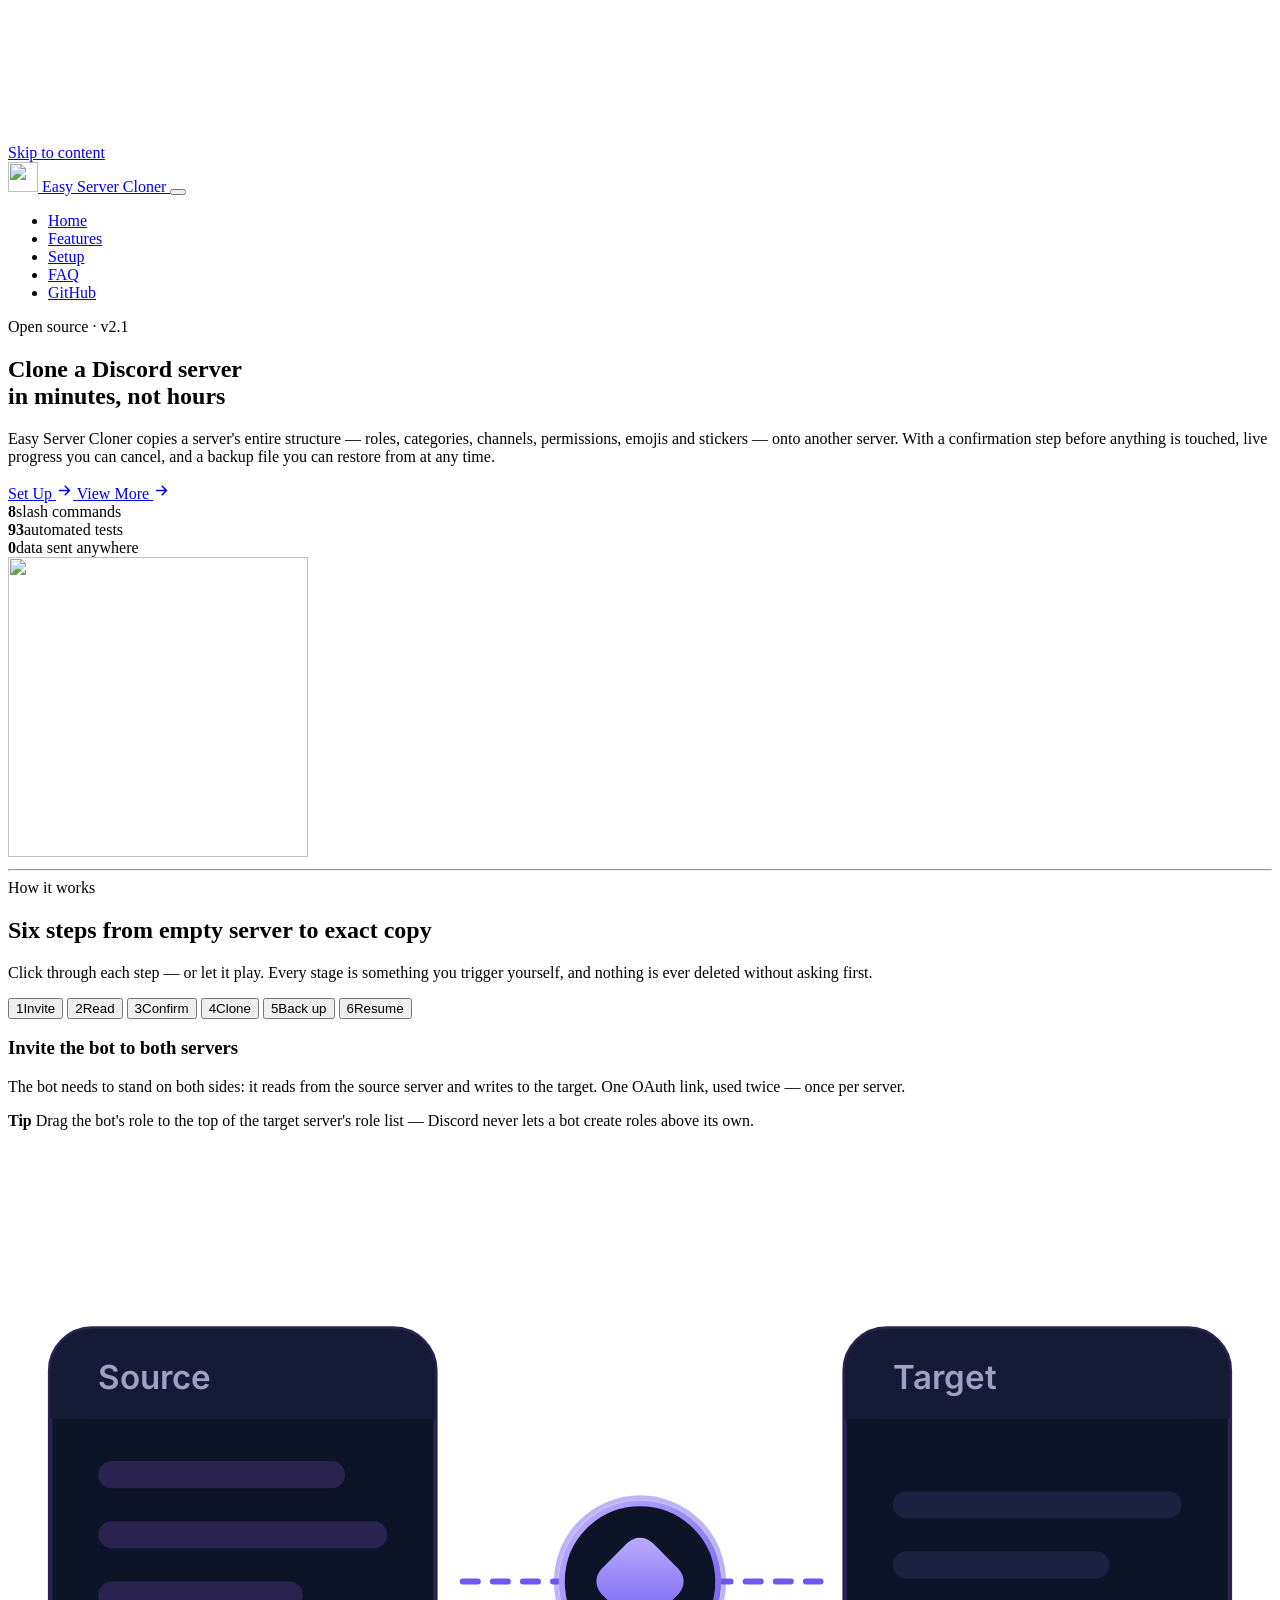
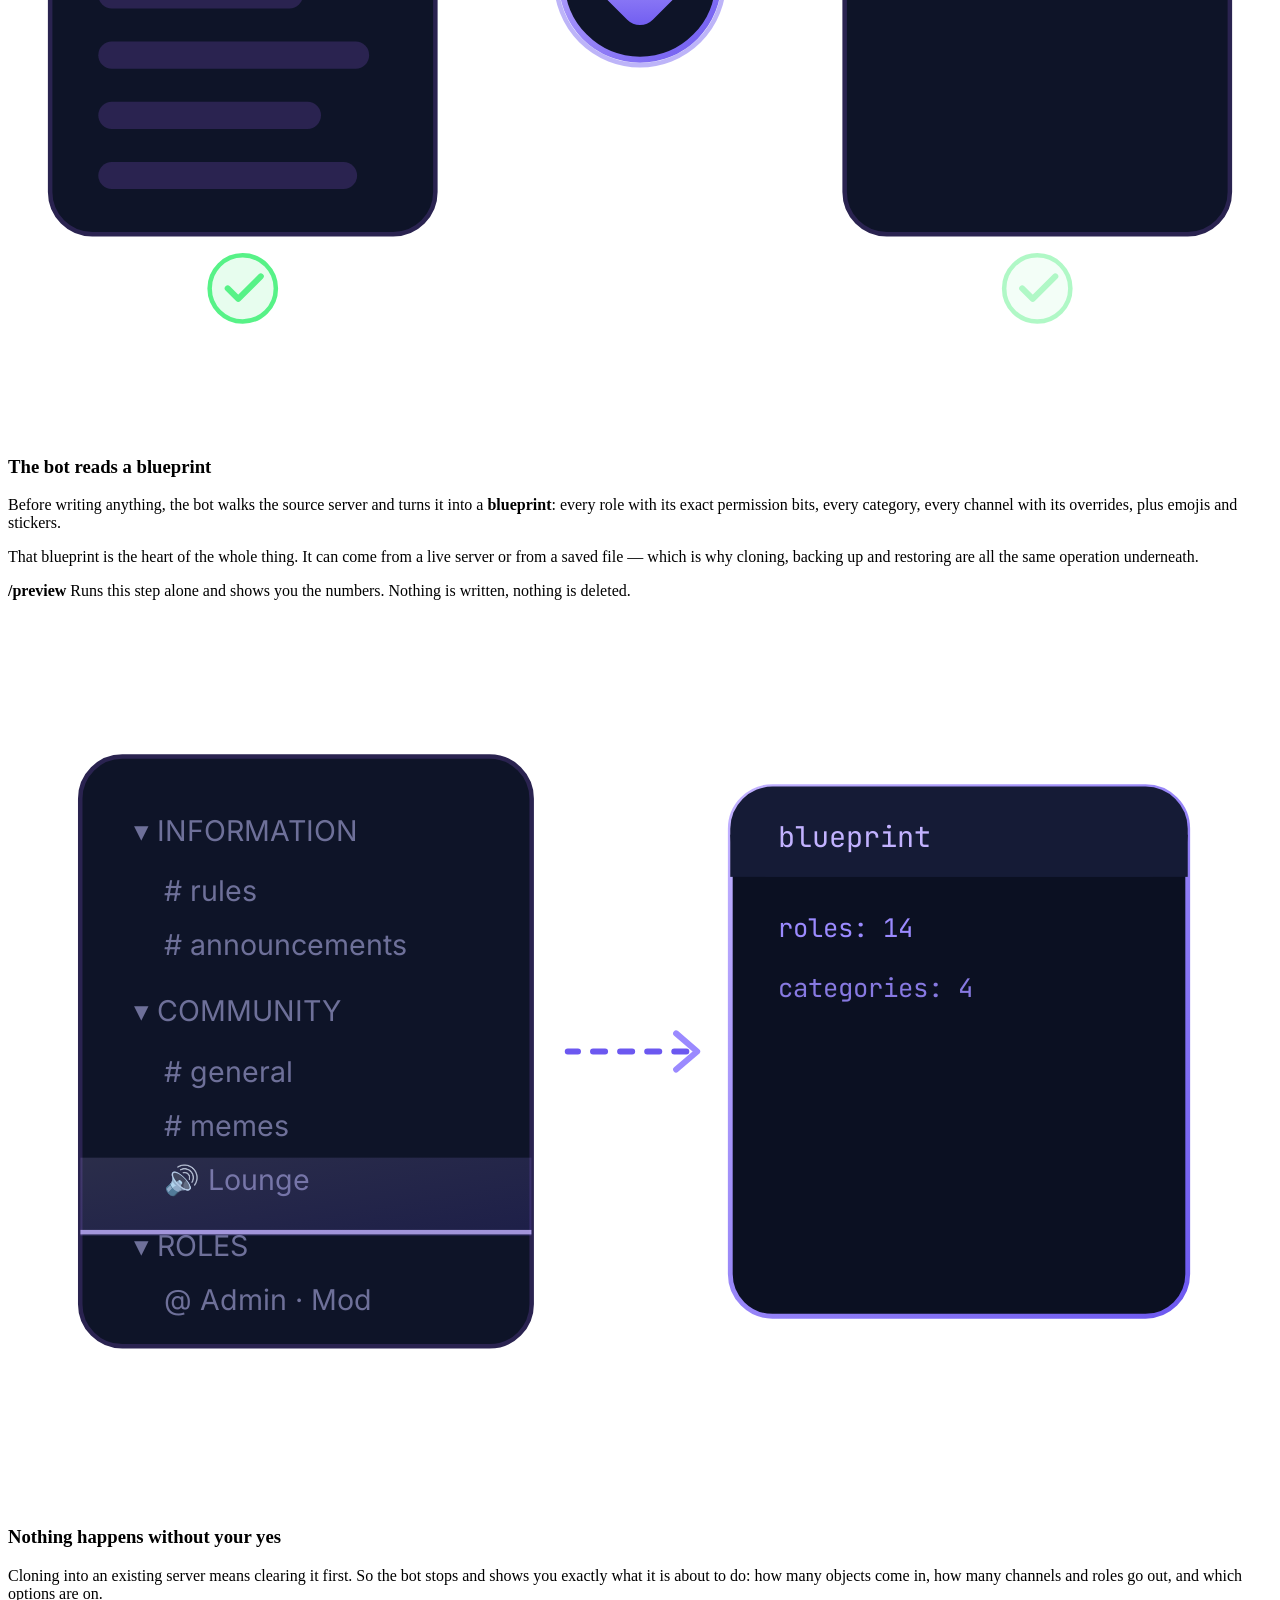
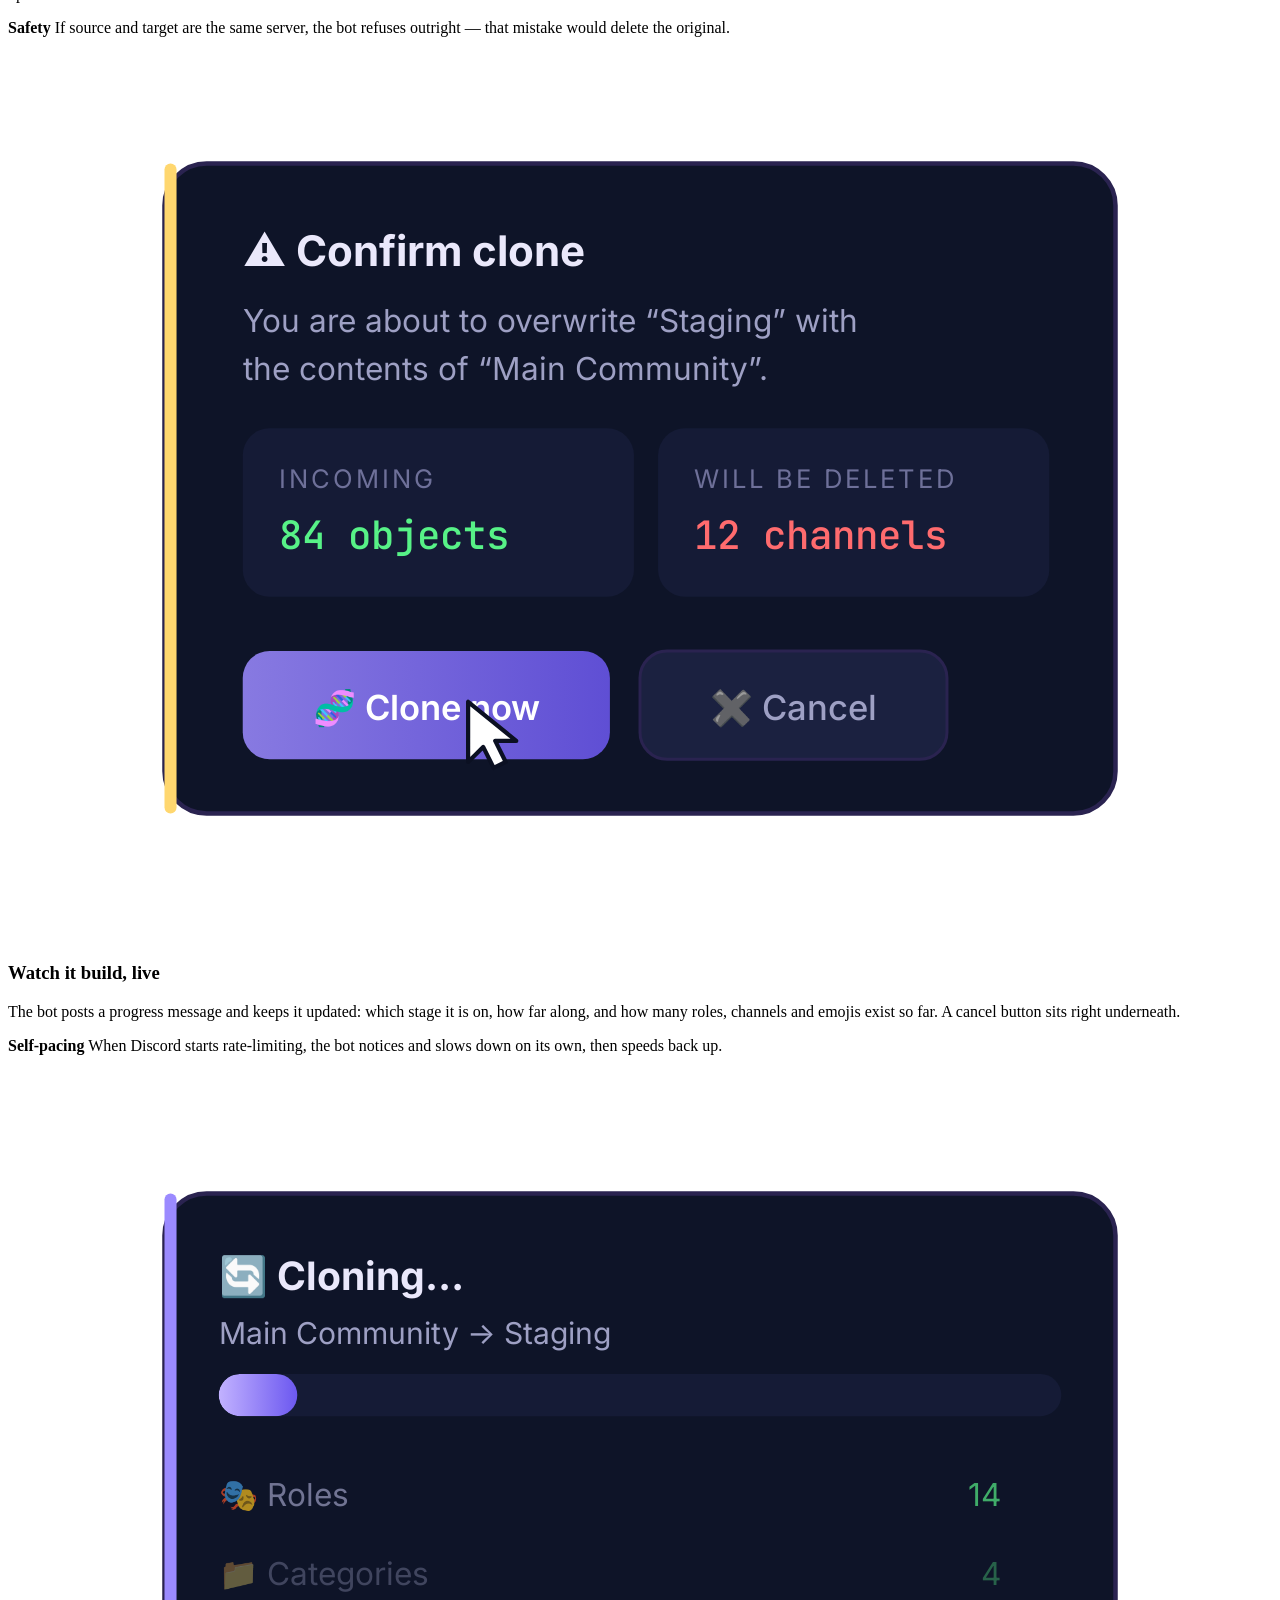
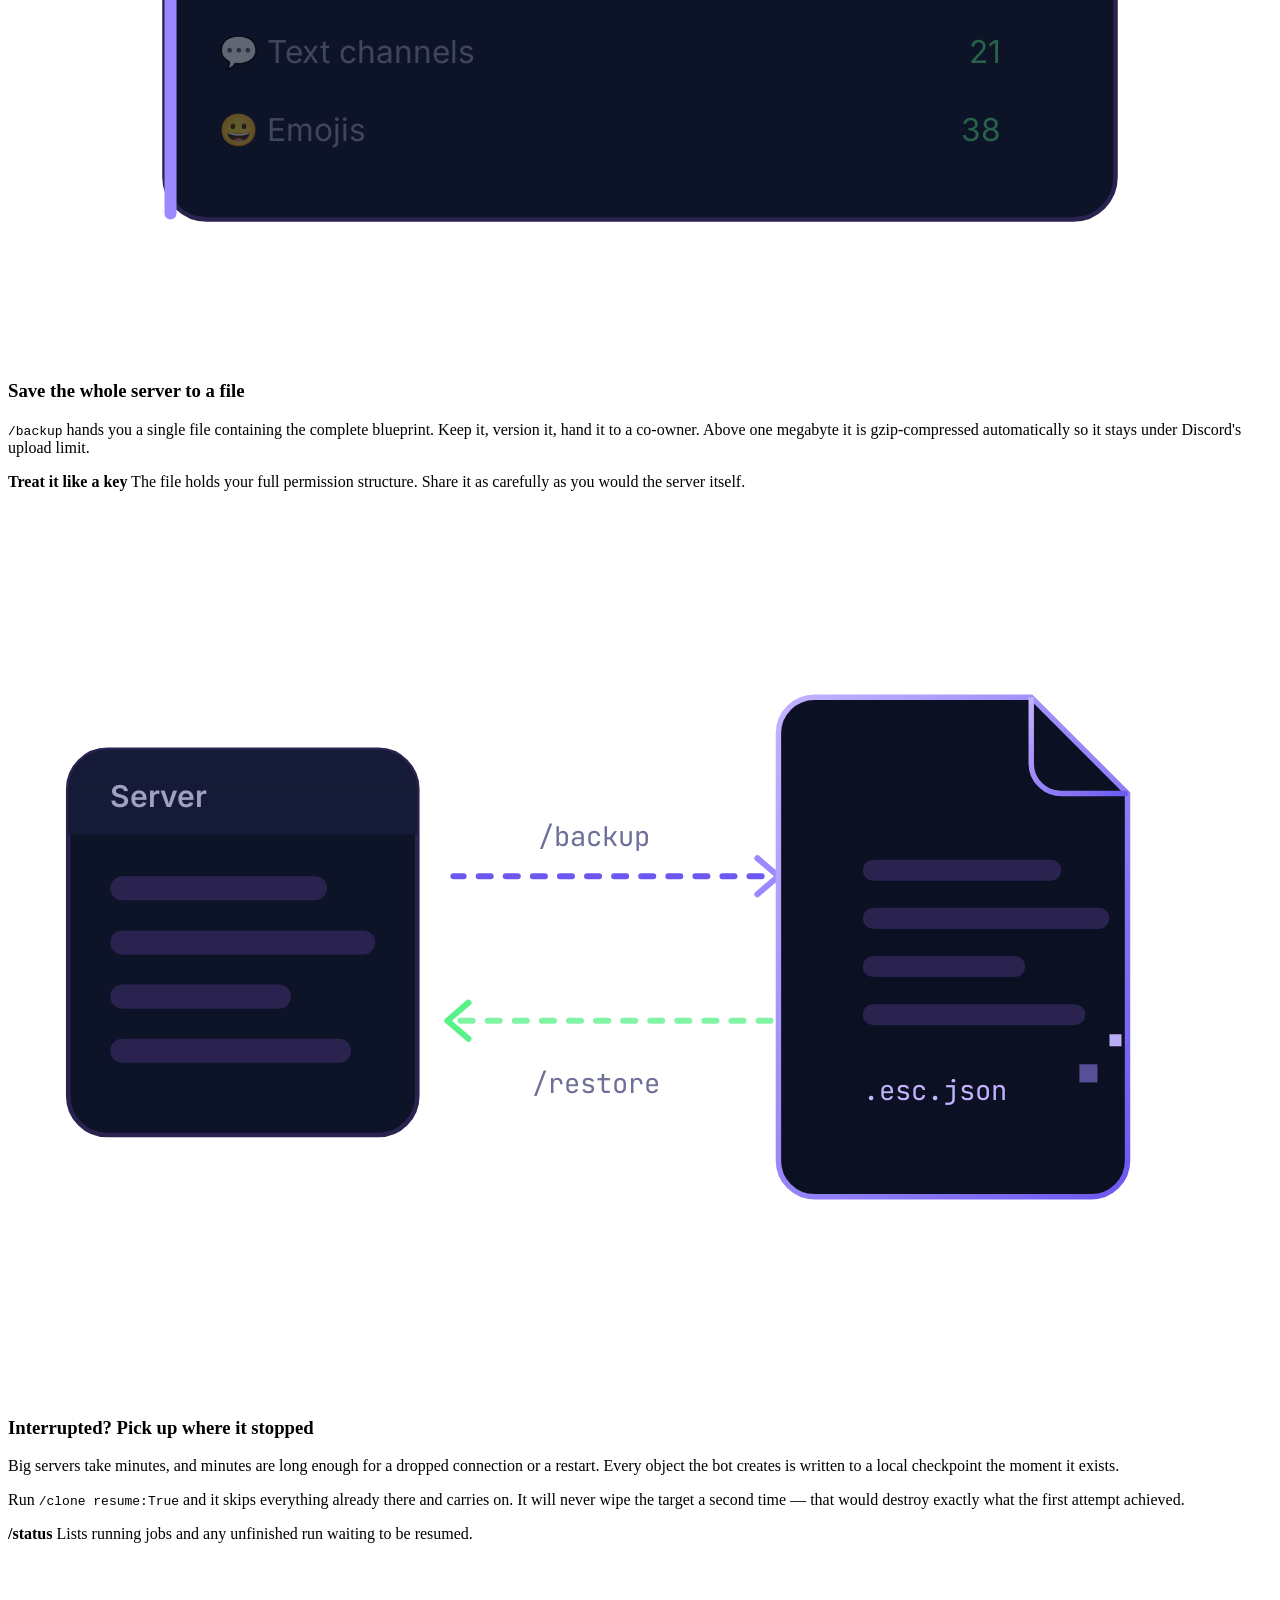
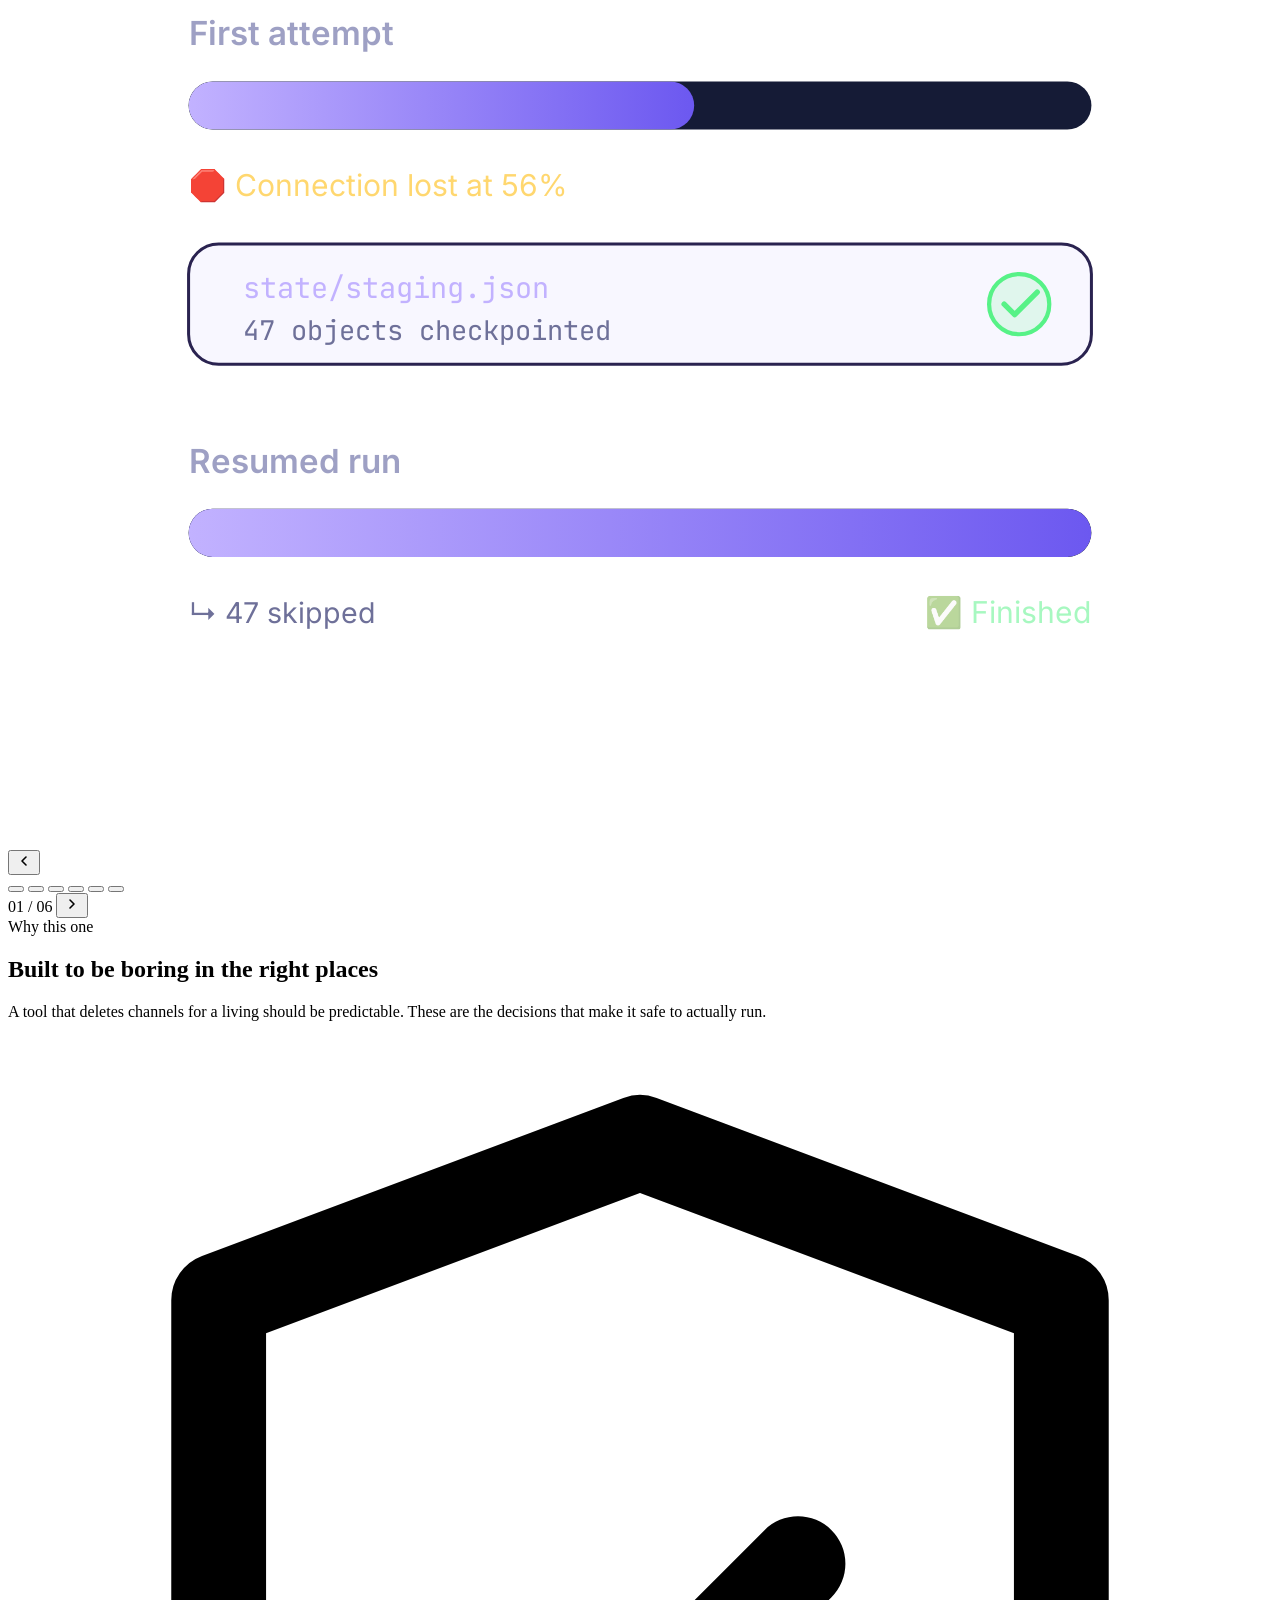
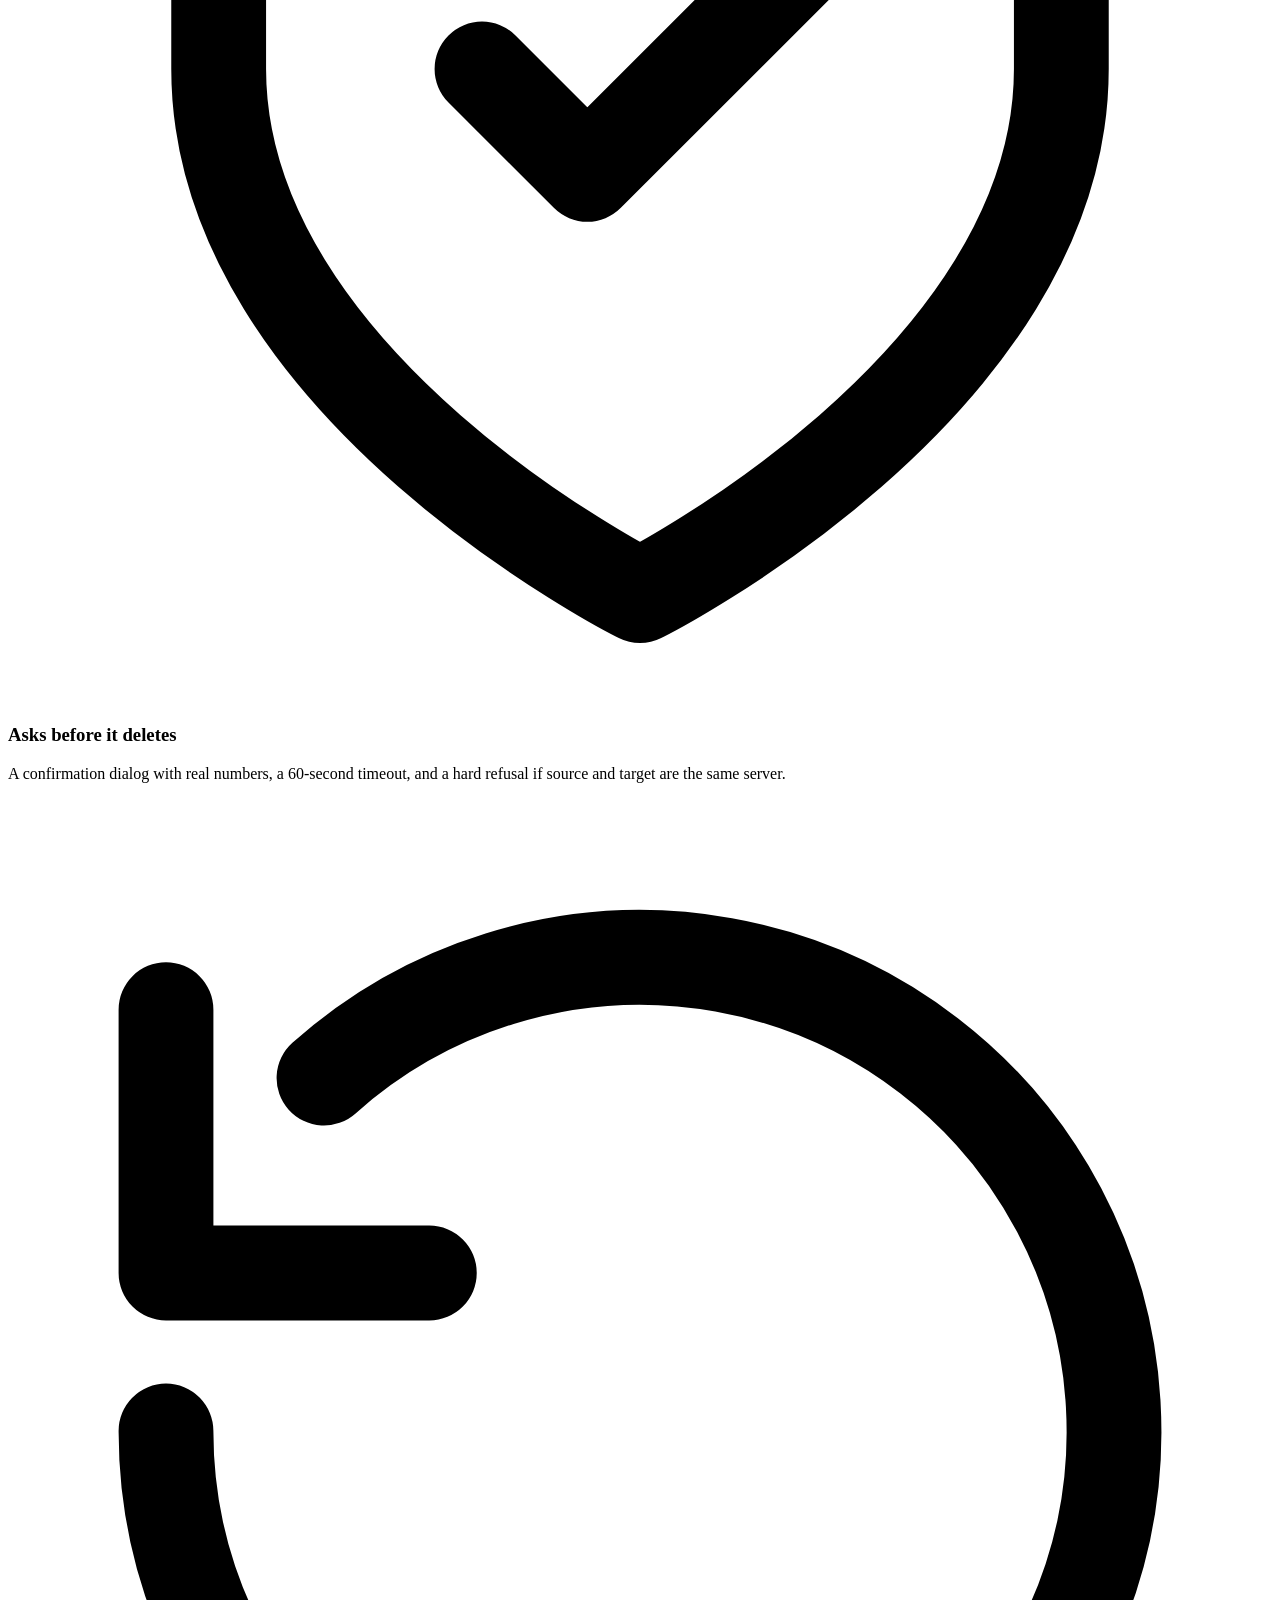
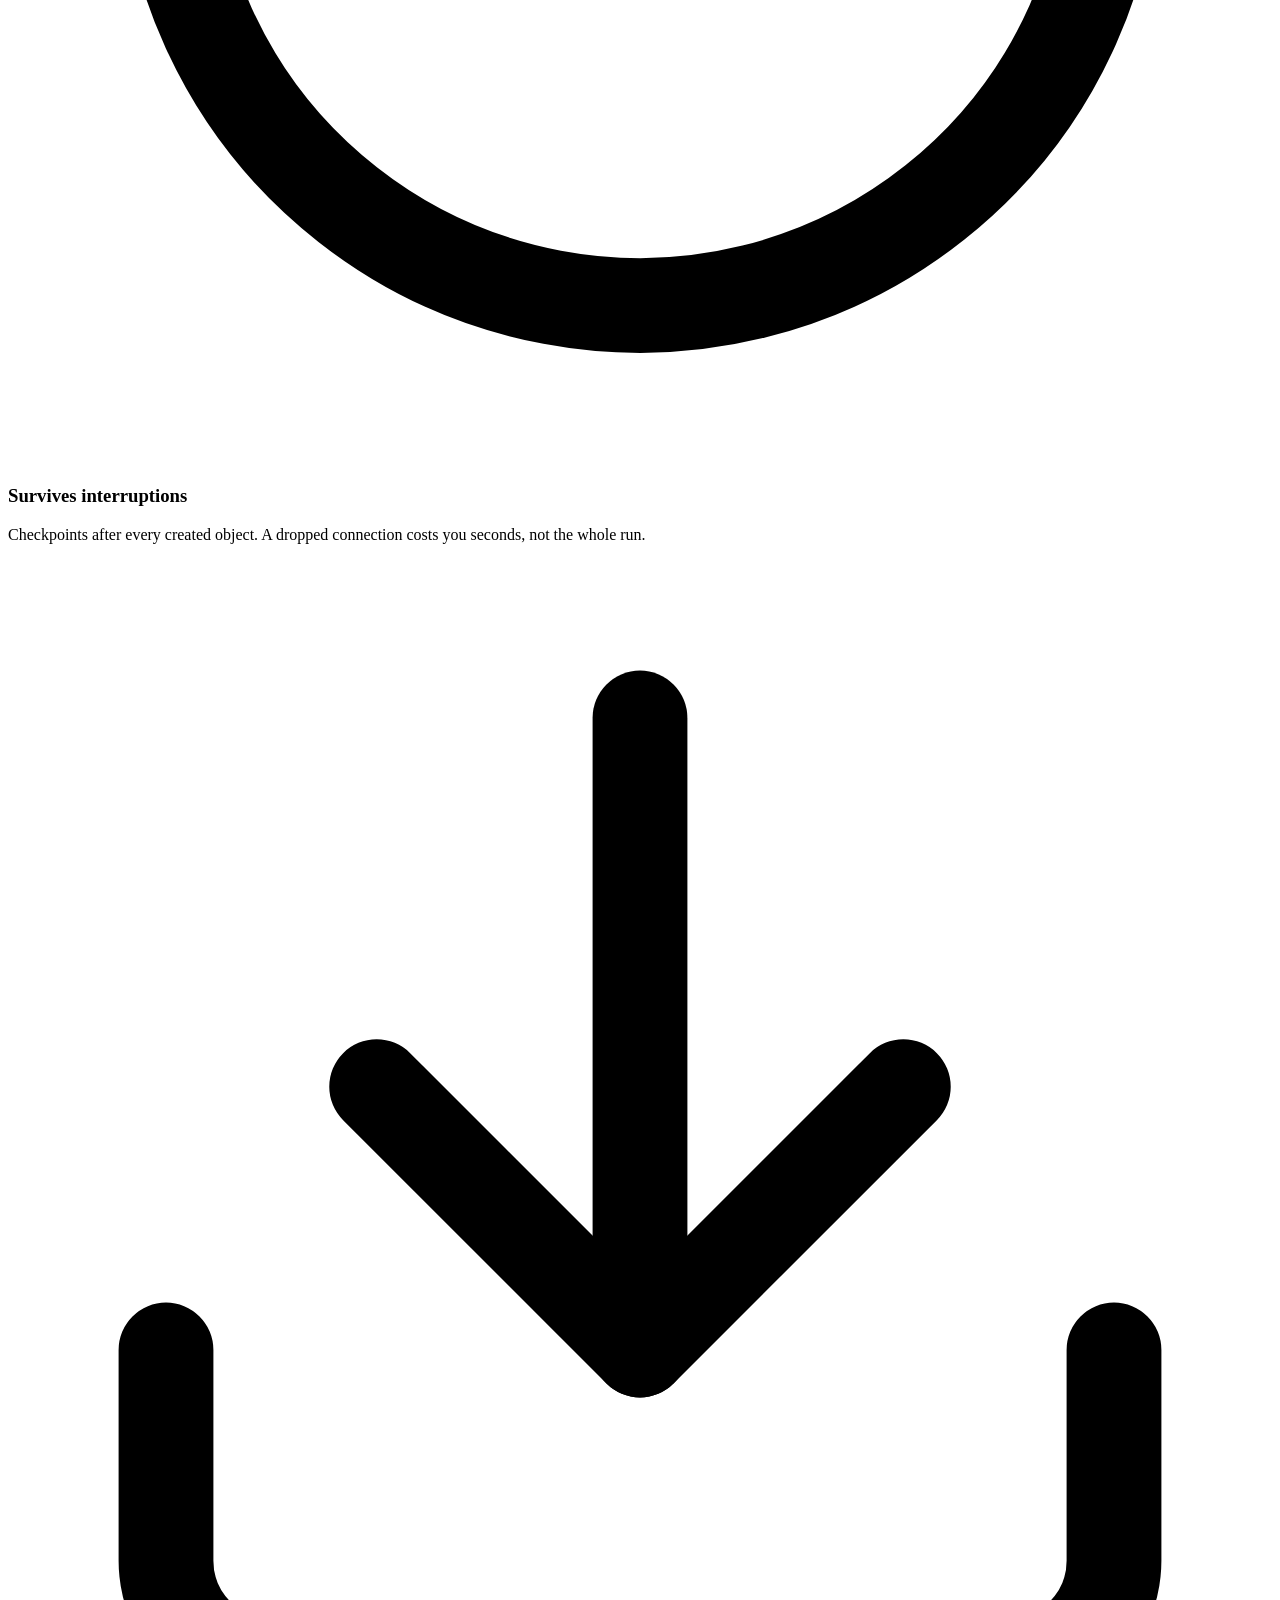
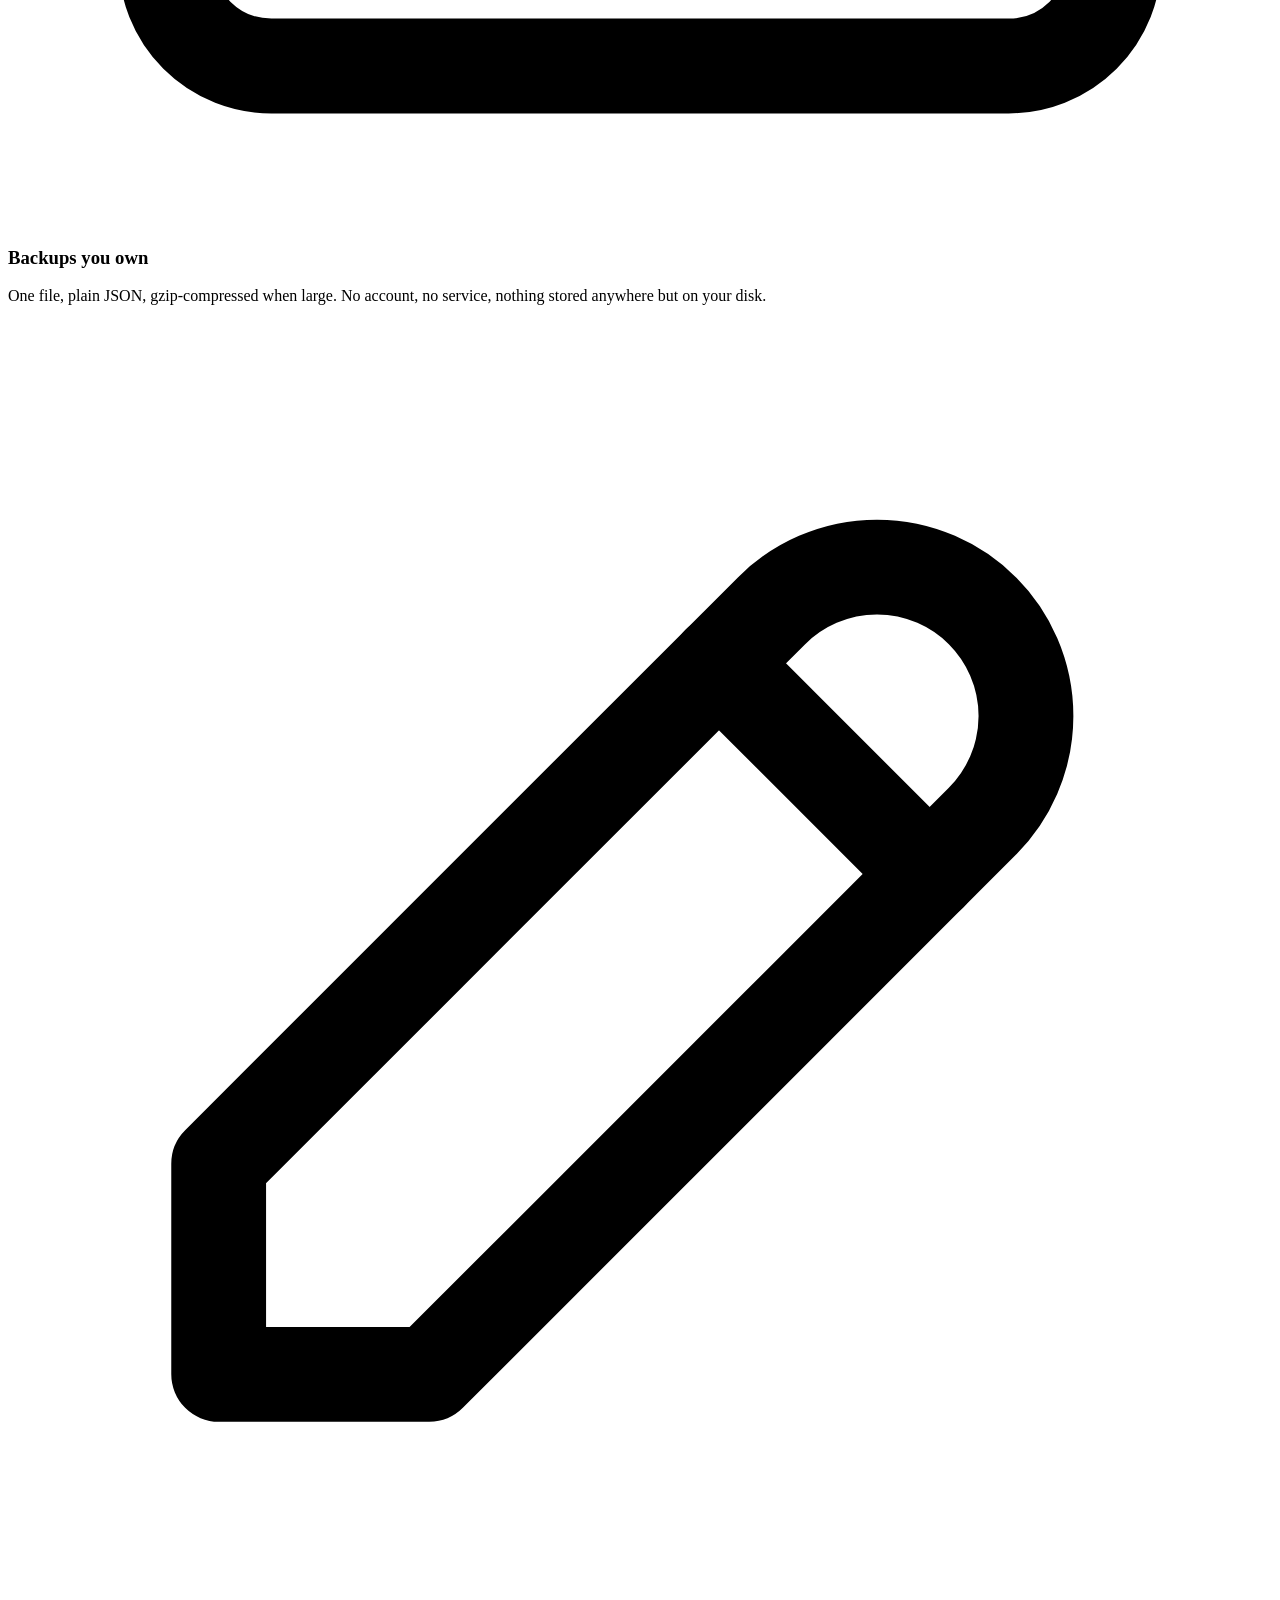
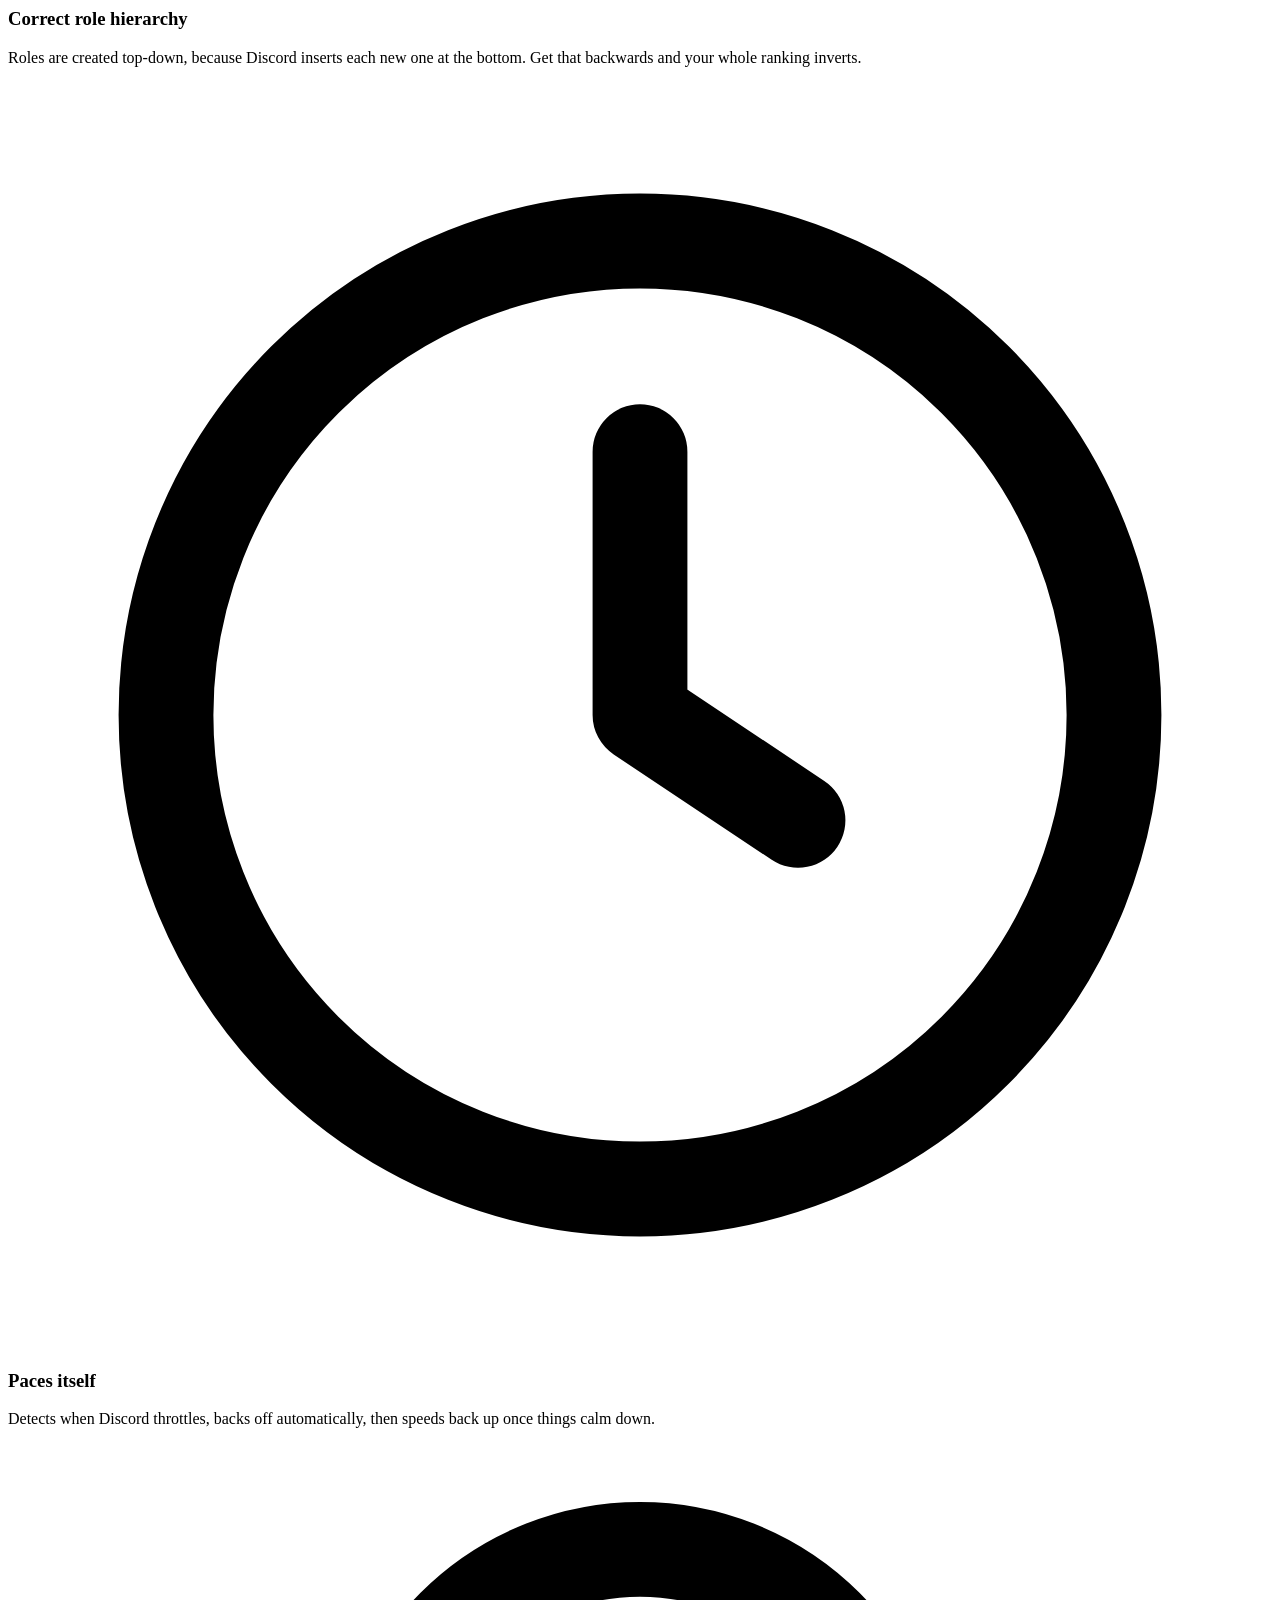
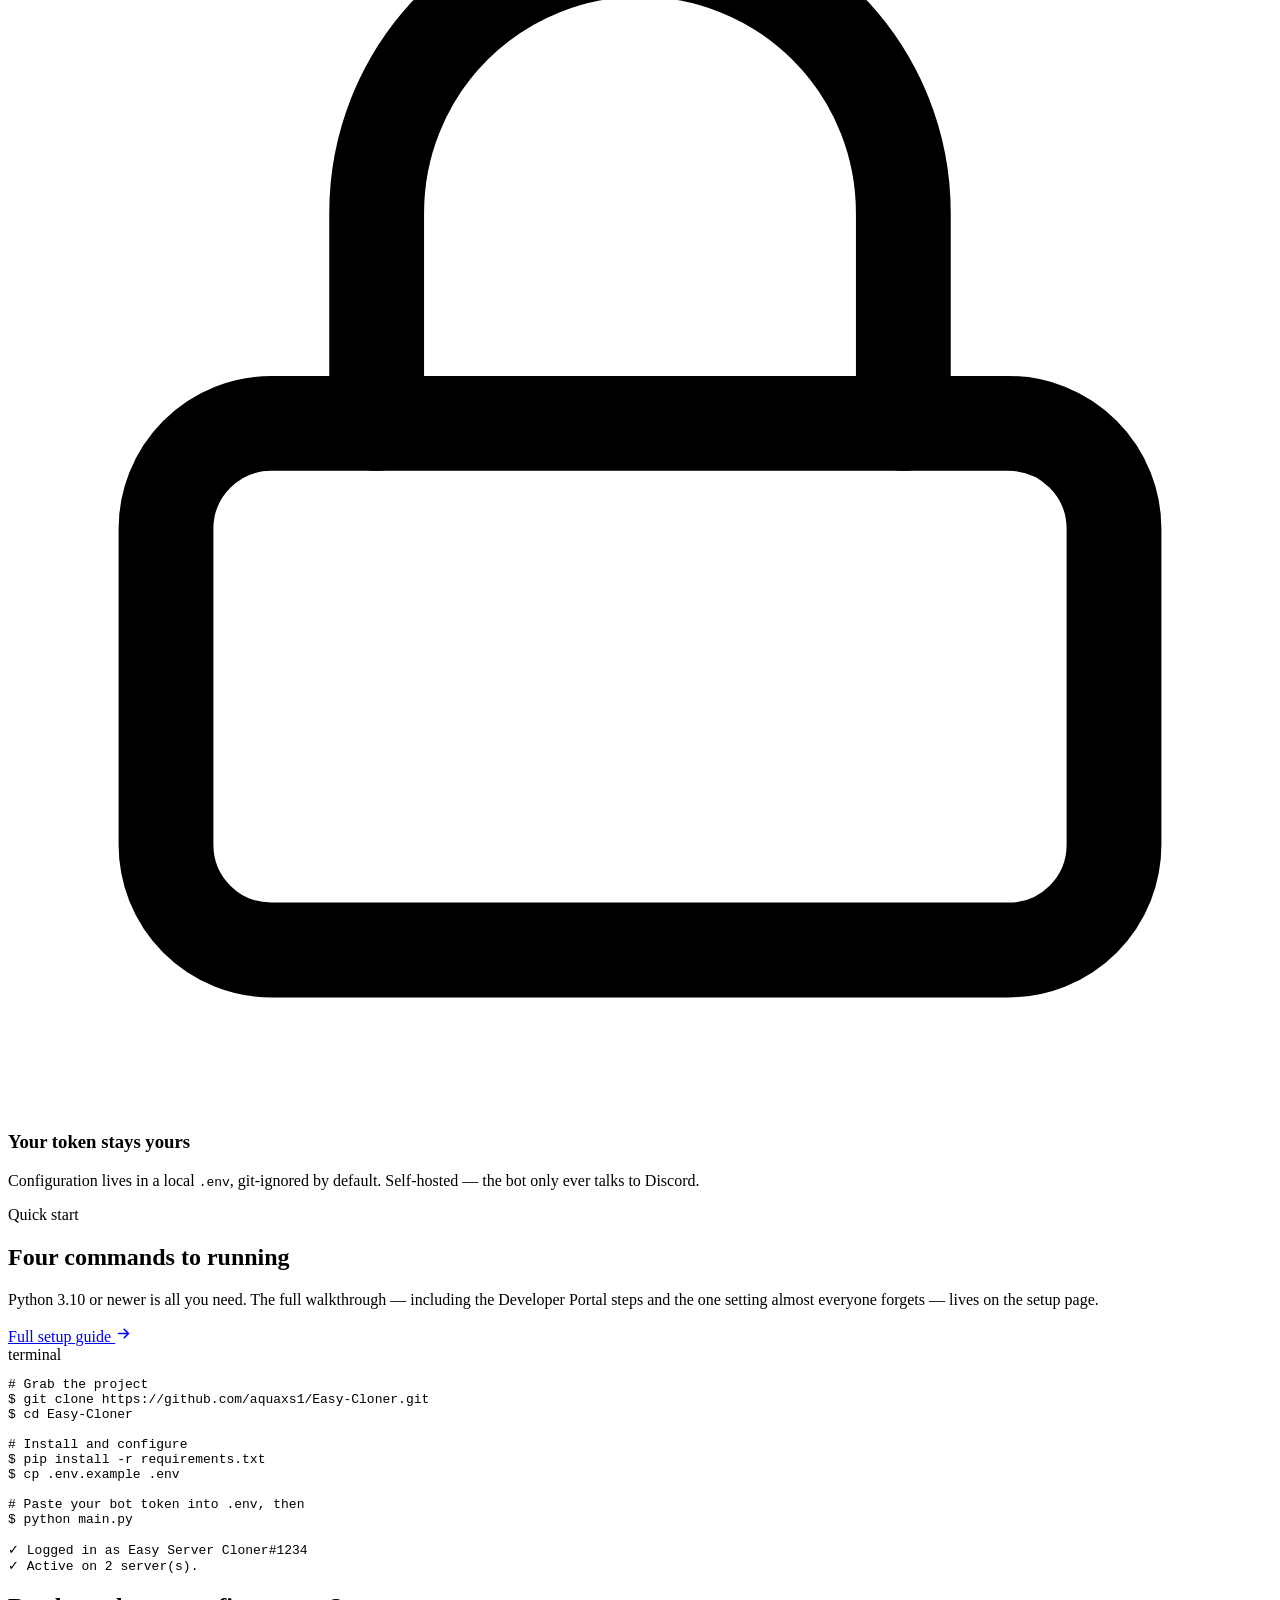
==== commit 4b60f7f1: "Point link previews and the sitemap at the real domain Two of the Vercel projects were renamed and t" ====
--- a/site/index.html
+++ b/site/index.html
@@ -11,7 +11,8 @@
 <meta property="og:type" content="website">
 <meta property="og:title" content="Easy Server Cloner">
 <meta property="og:description" content="Copy a Discord server's full structure — roles, channels, permissions, emojis — with backups, live progress and resume.">
-<meta property="og:image" content="/assets/img/og-image.png">
+<meta property="og:image" content="https://easy-cloner.vercel.app/assets/img/og-image.png">
+<meta property="og:url" content="https://easy-cloner.vercel.app/">
 <meta property="og:image:width" content="1200">
 <meta property="og:image:height" content="630">
 <meta name="twitter:card" content="summary_large_image">
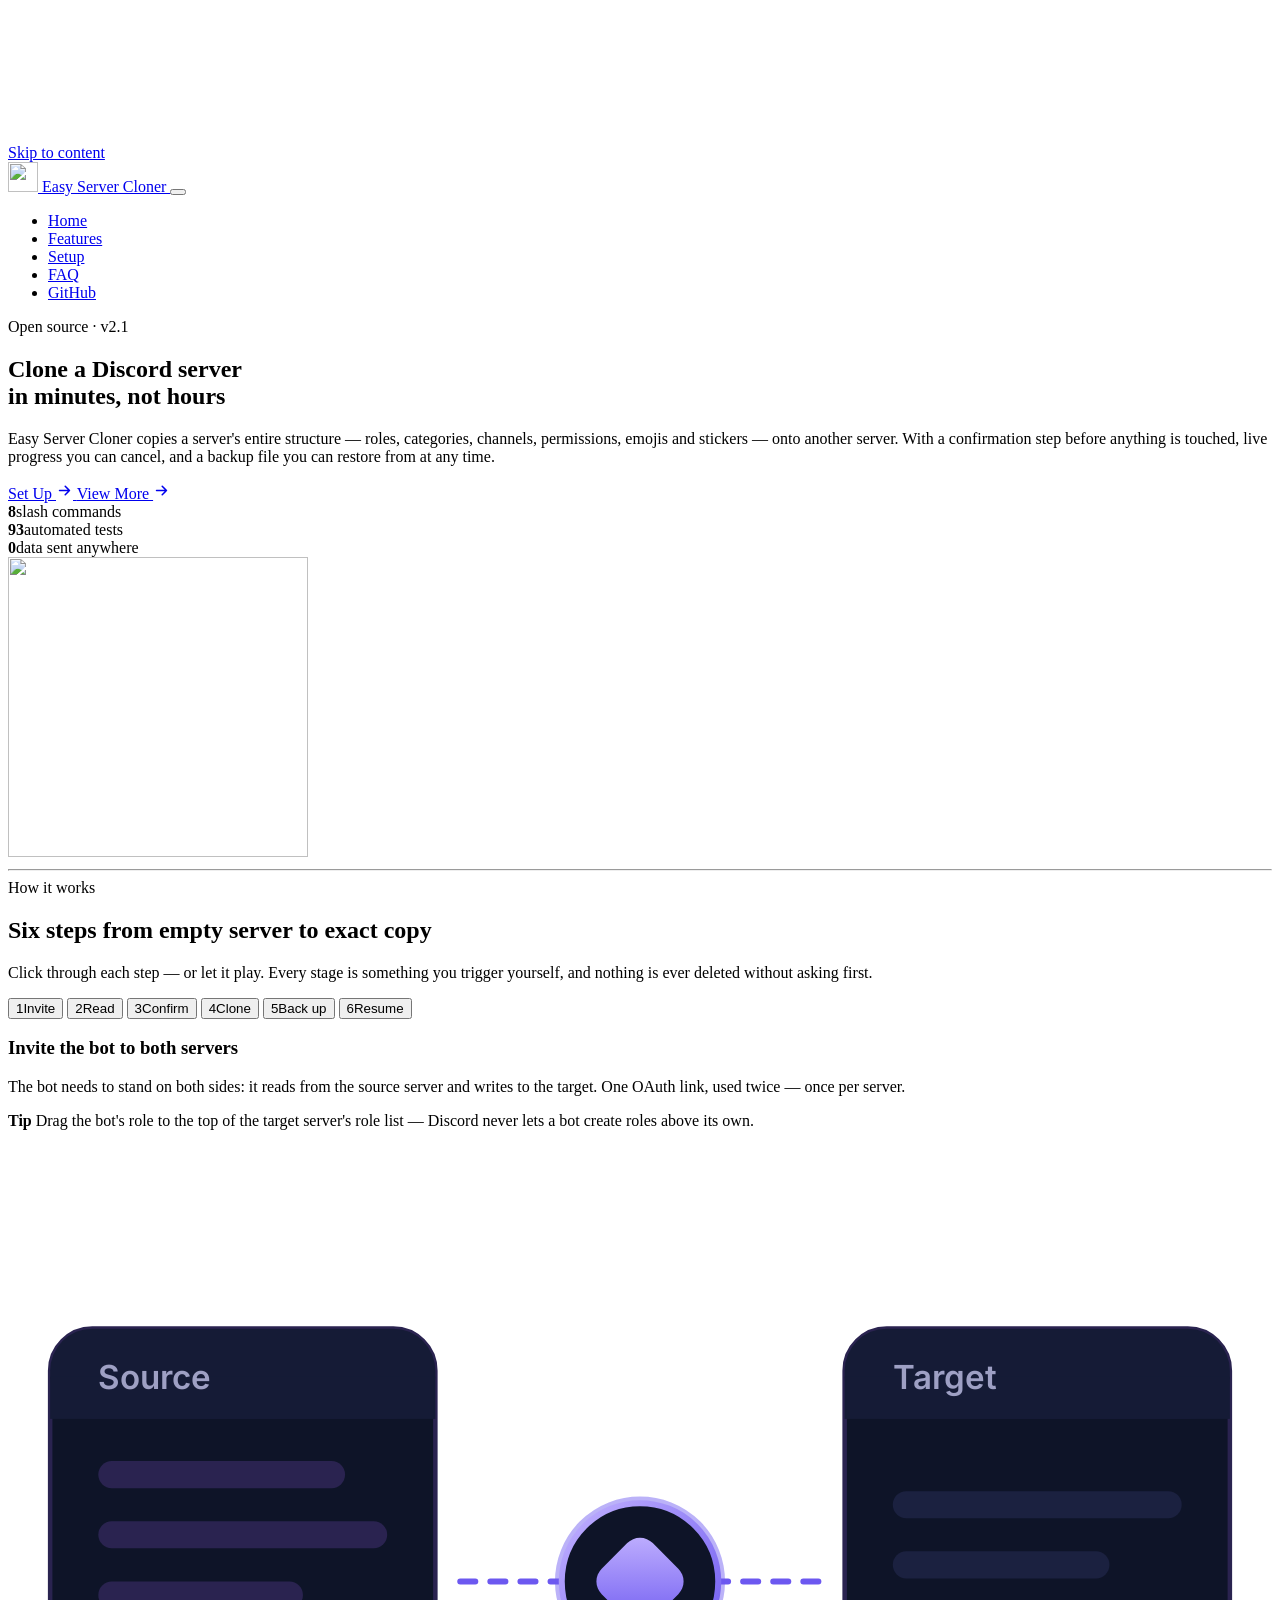
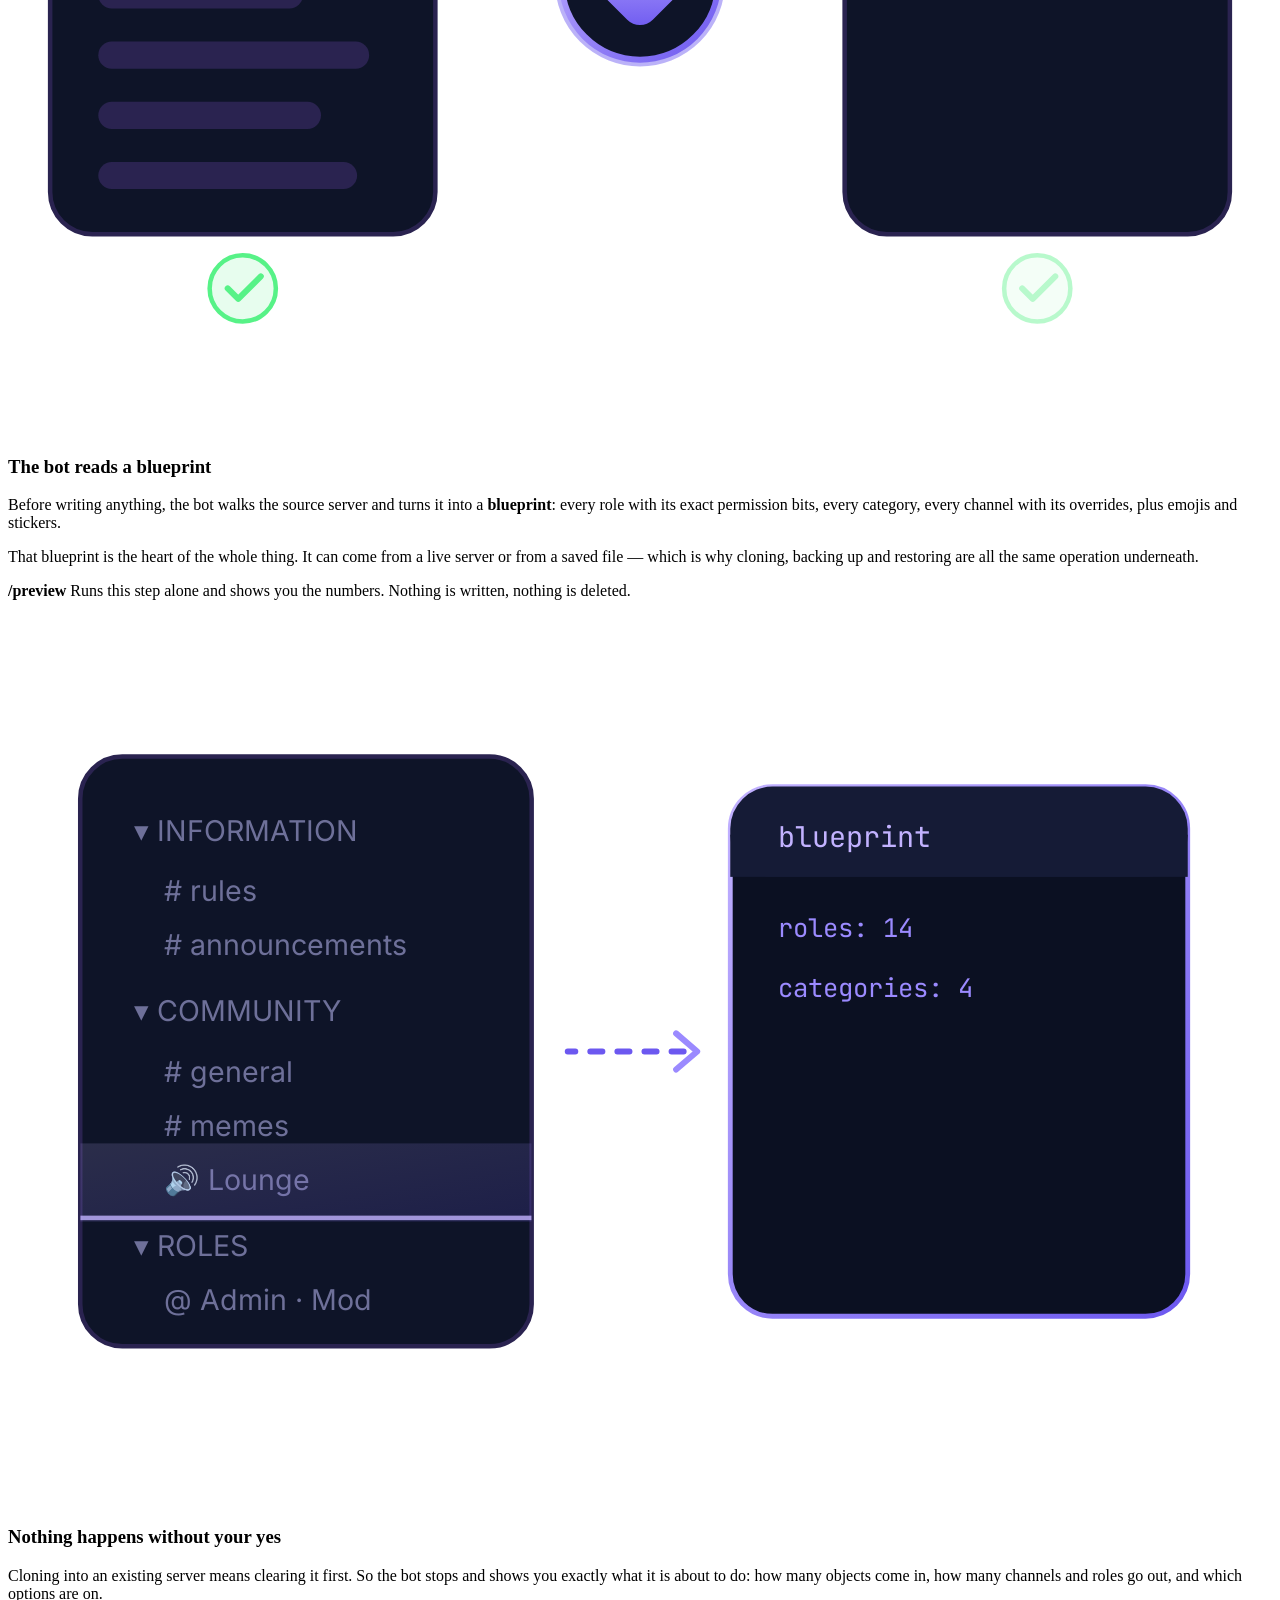
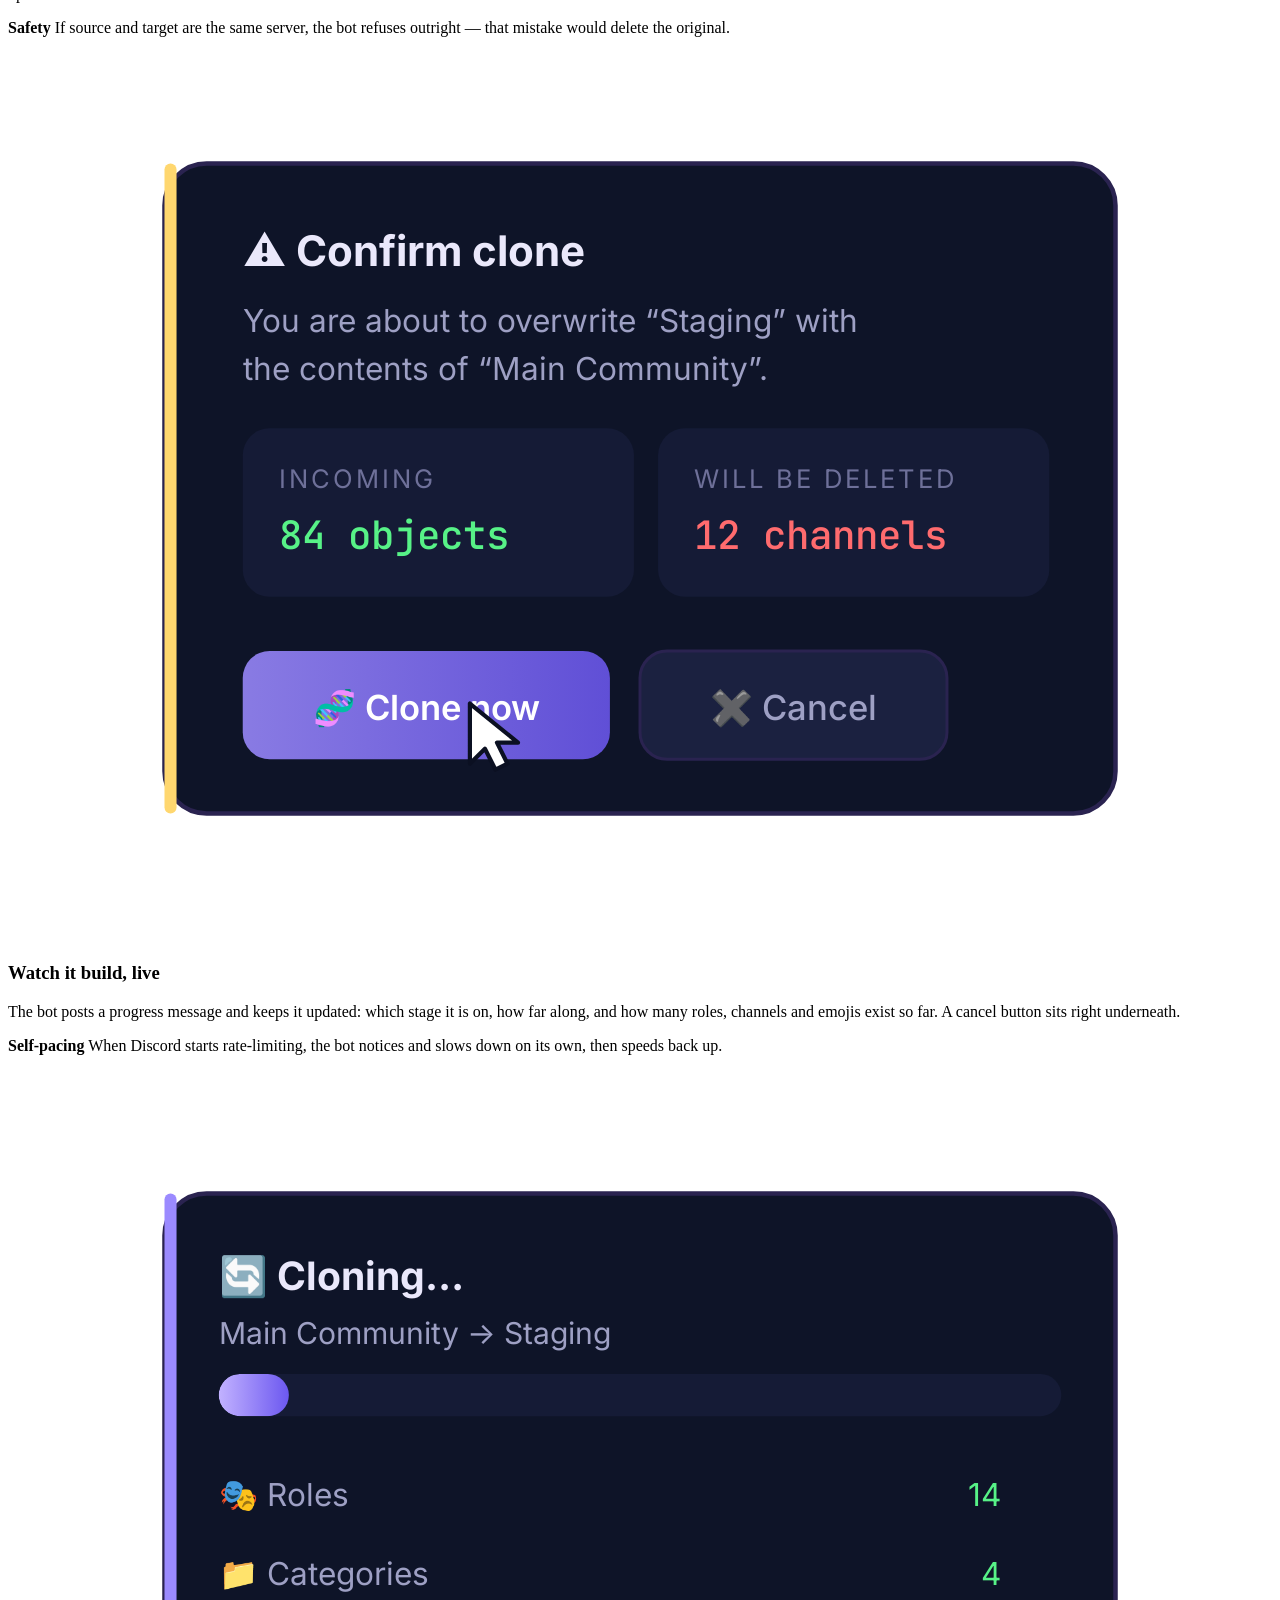
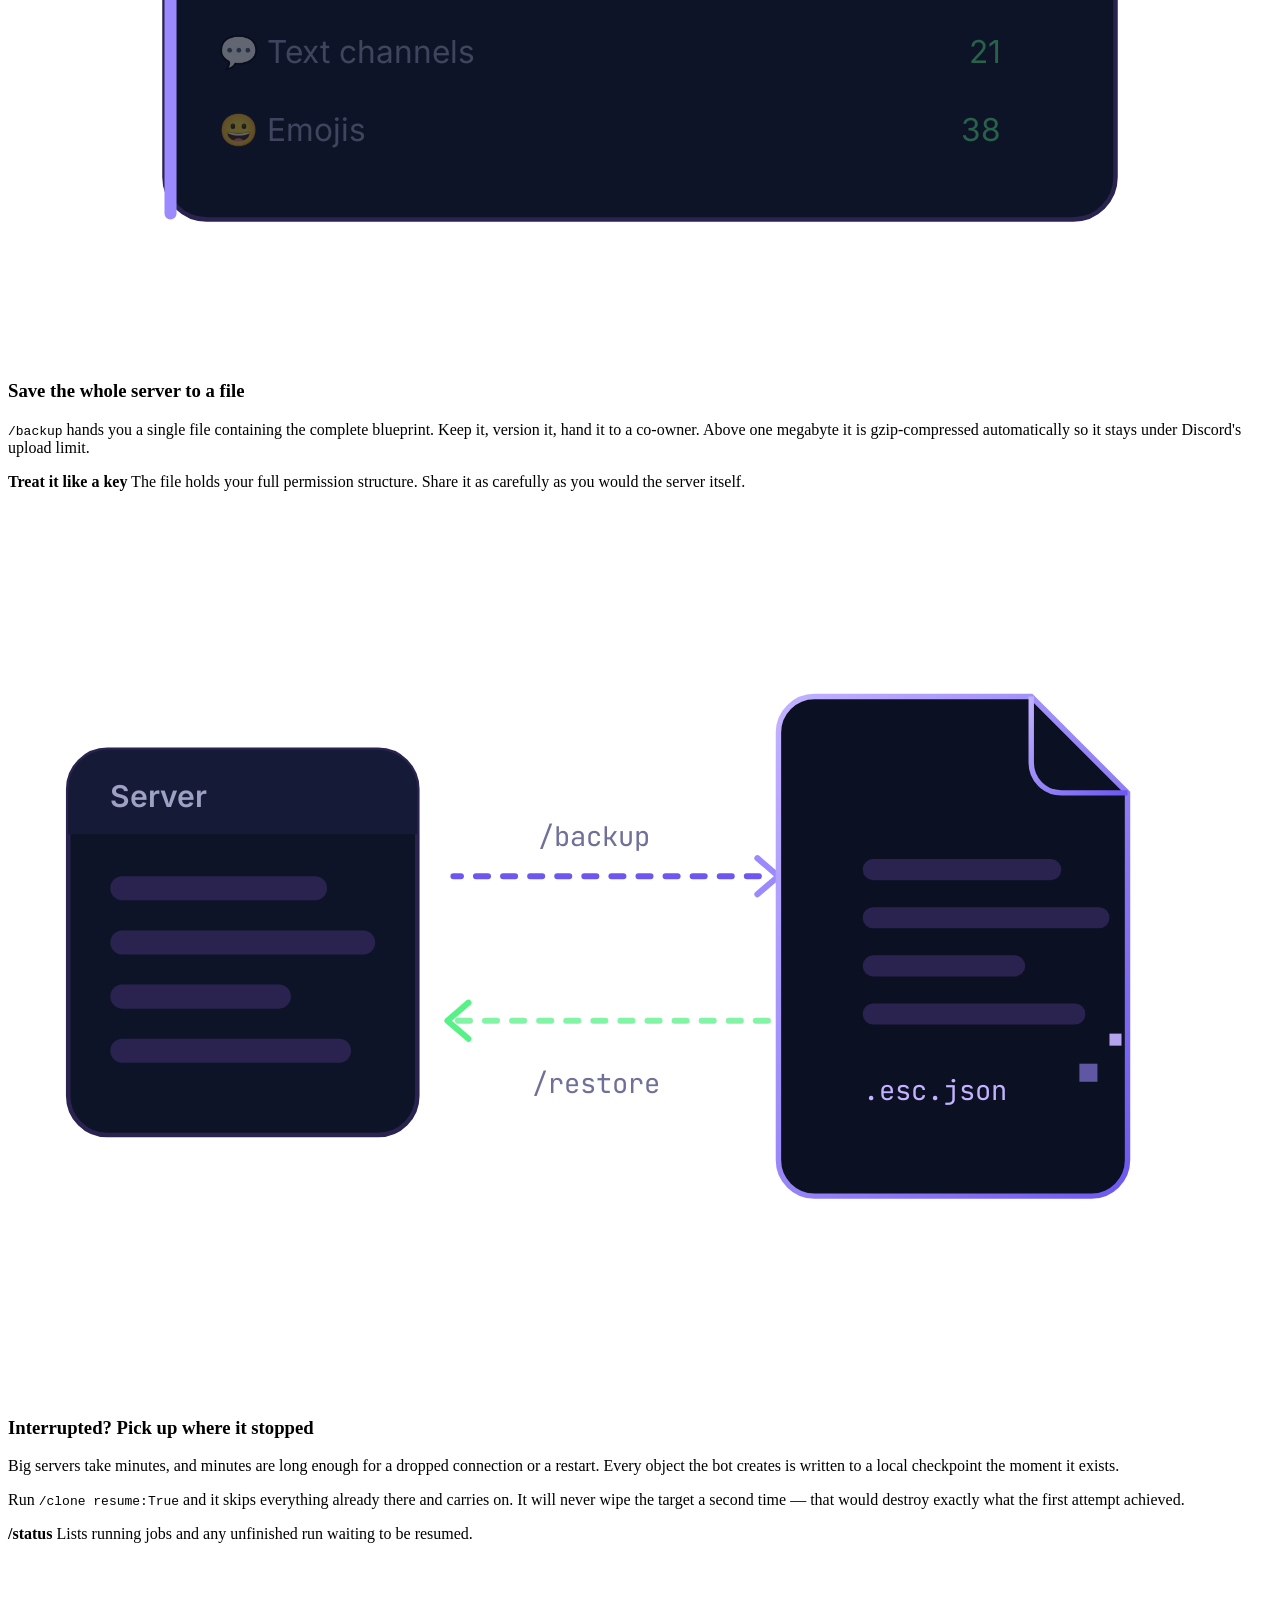
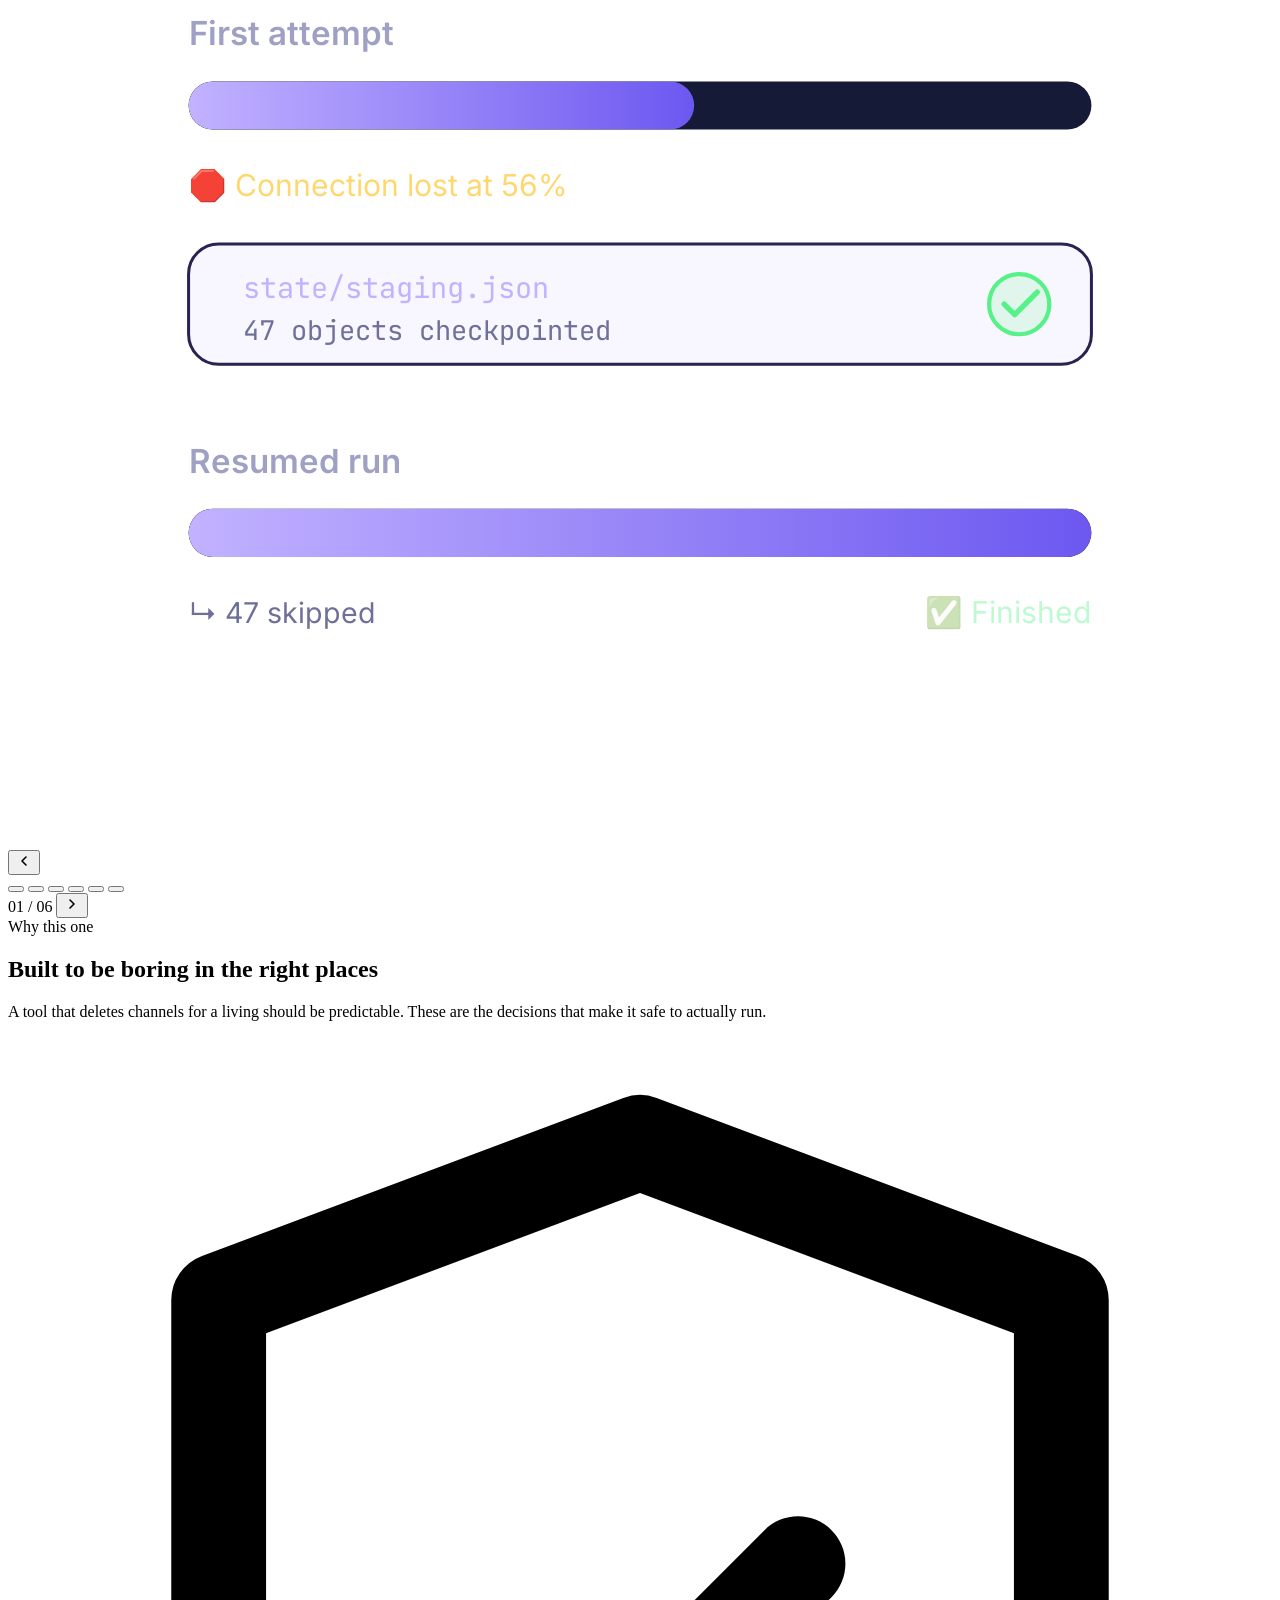
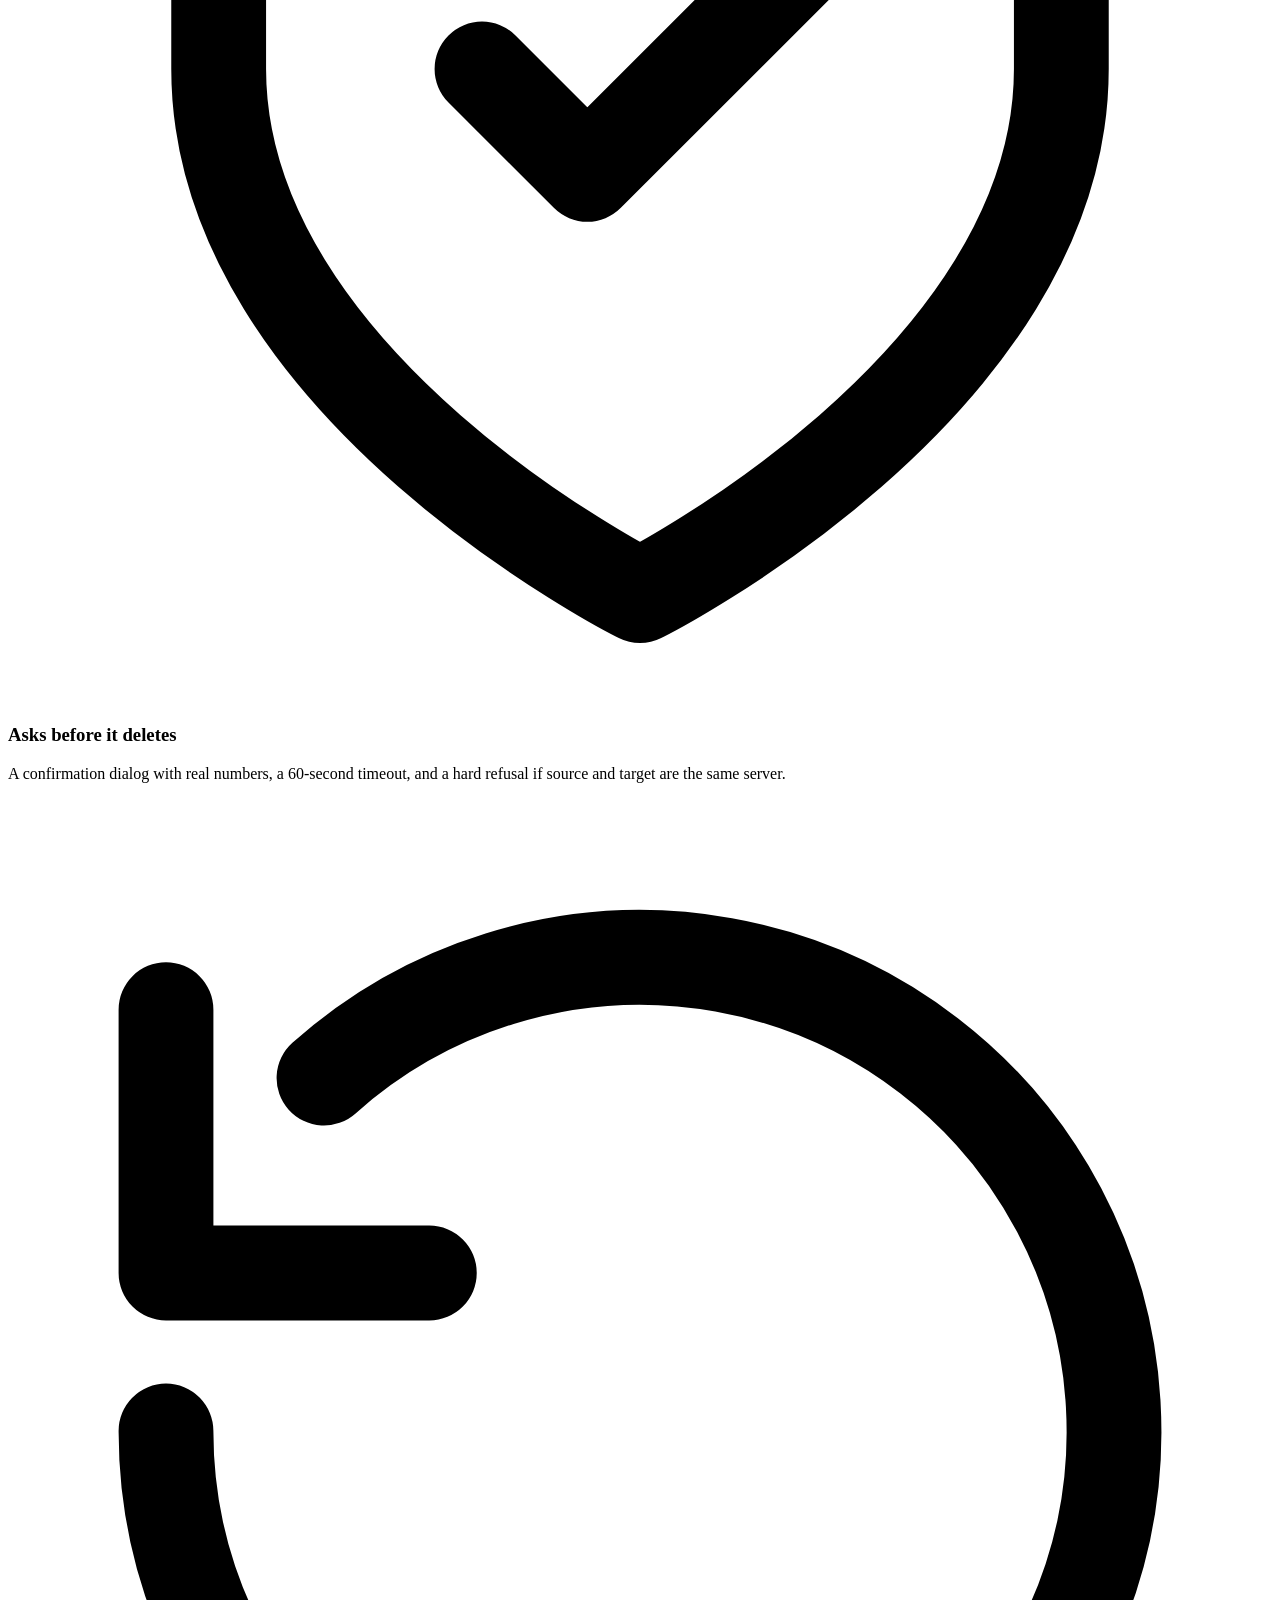
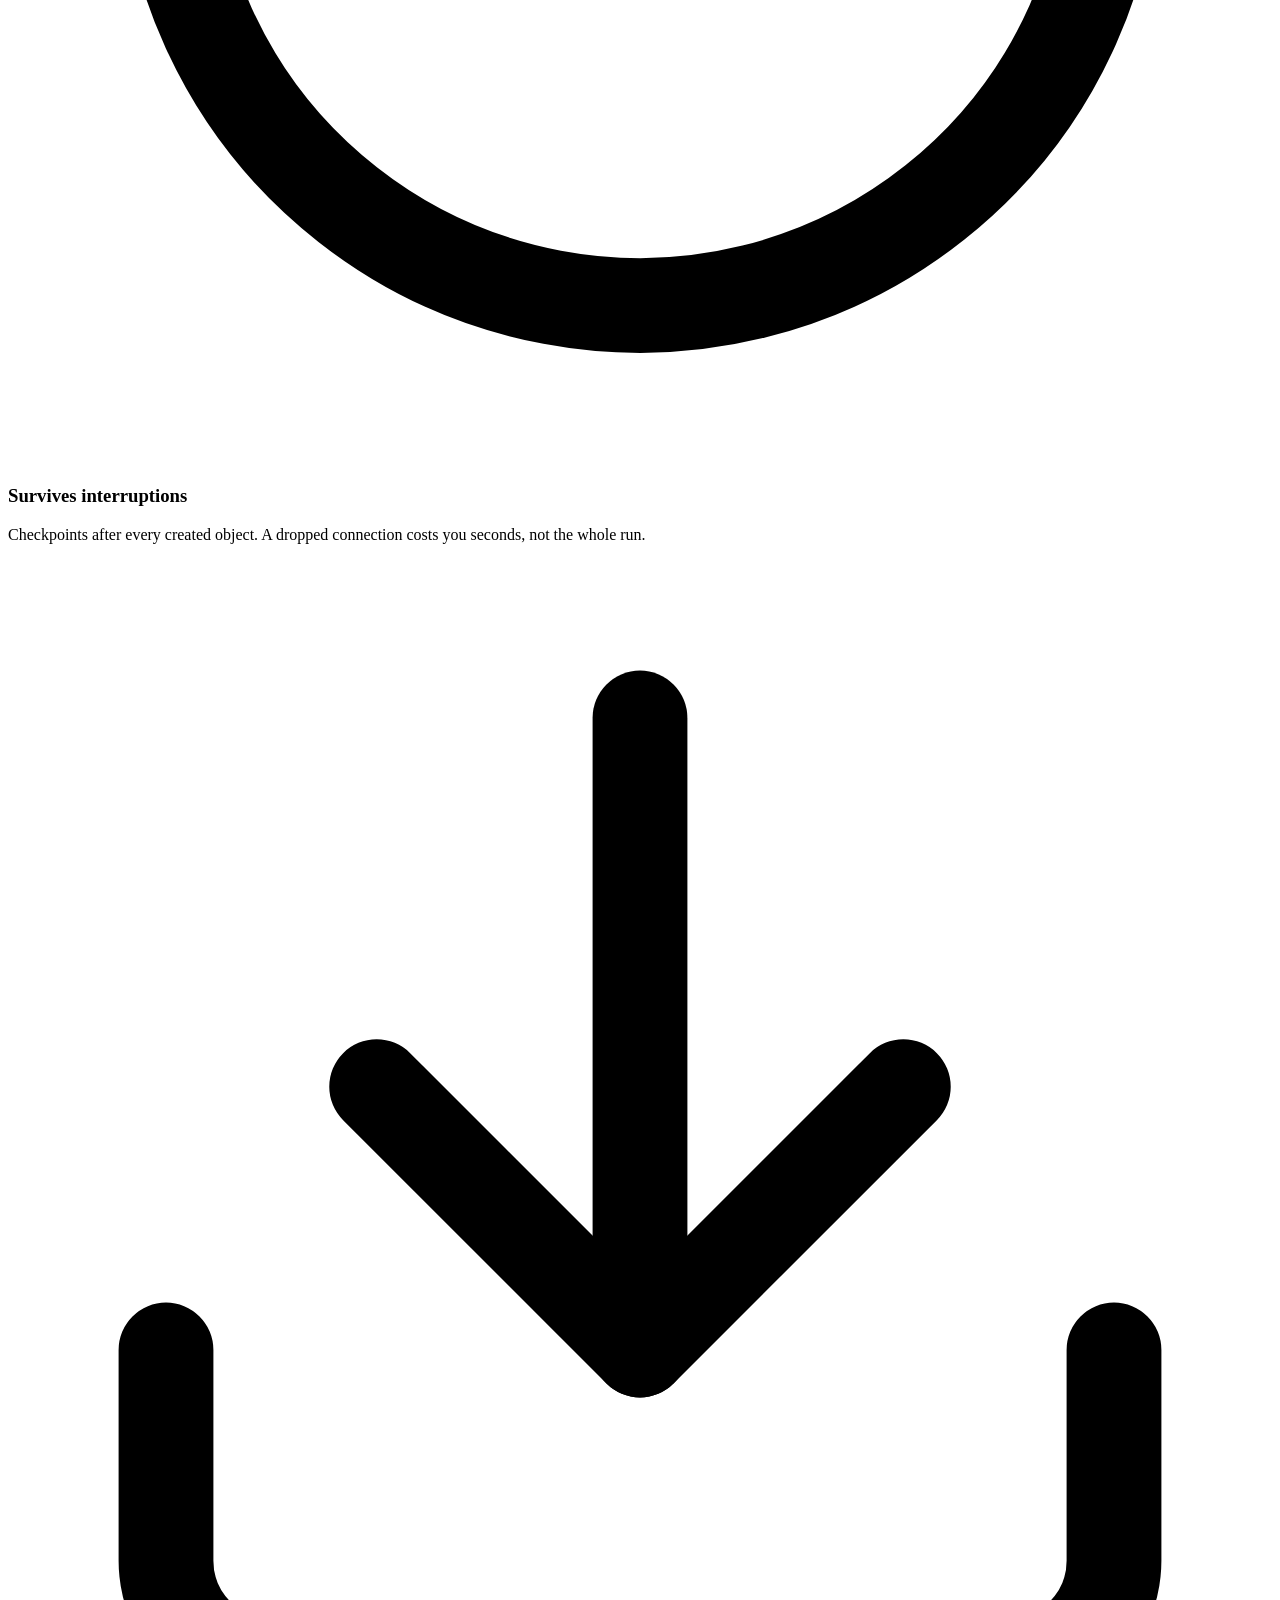
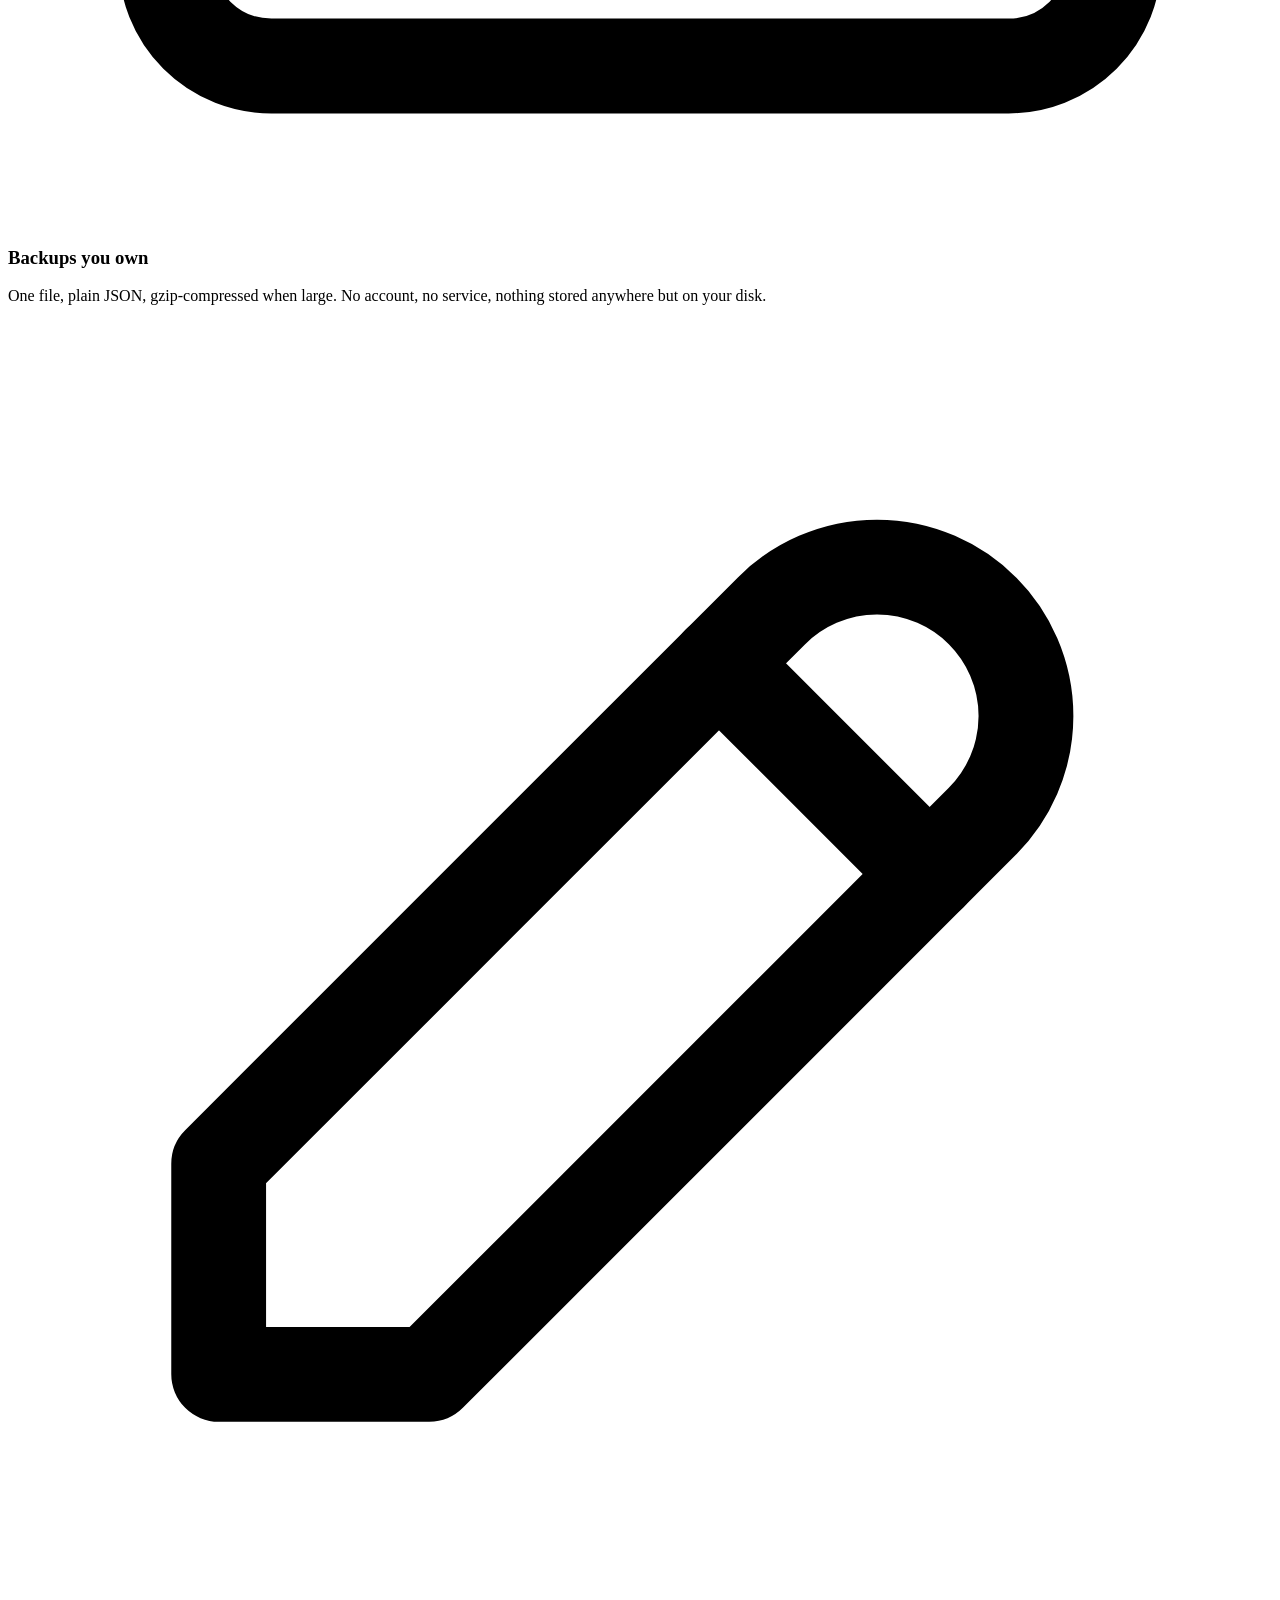
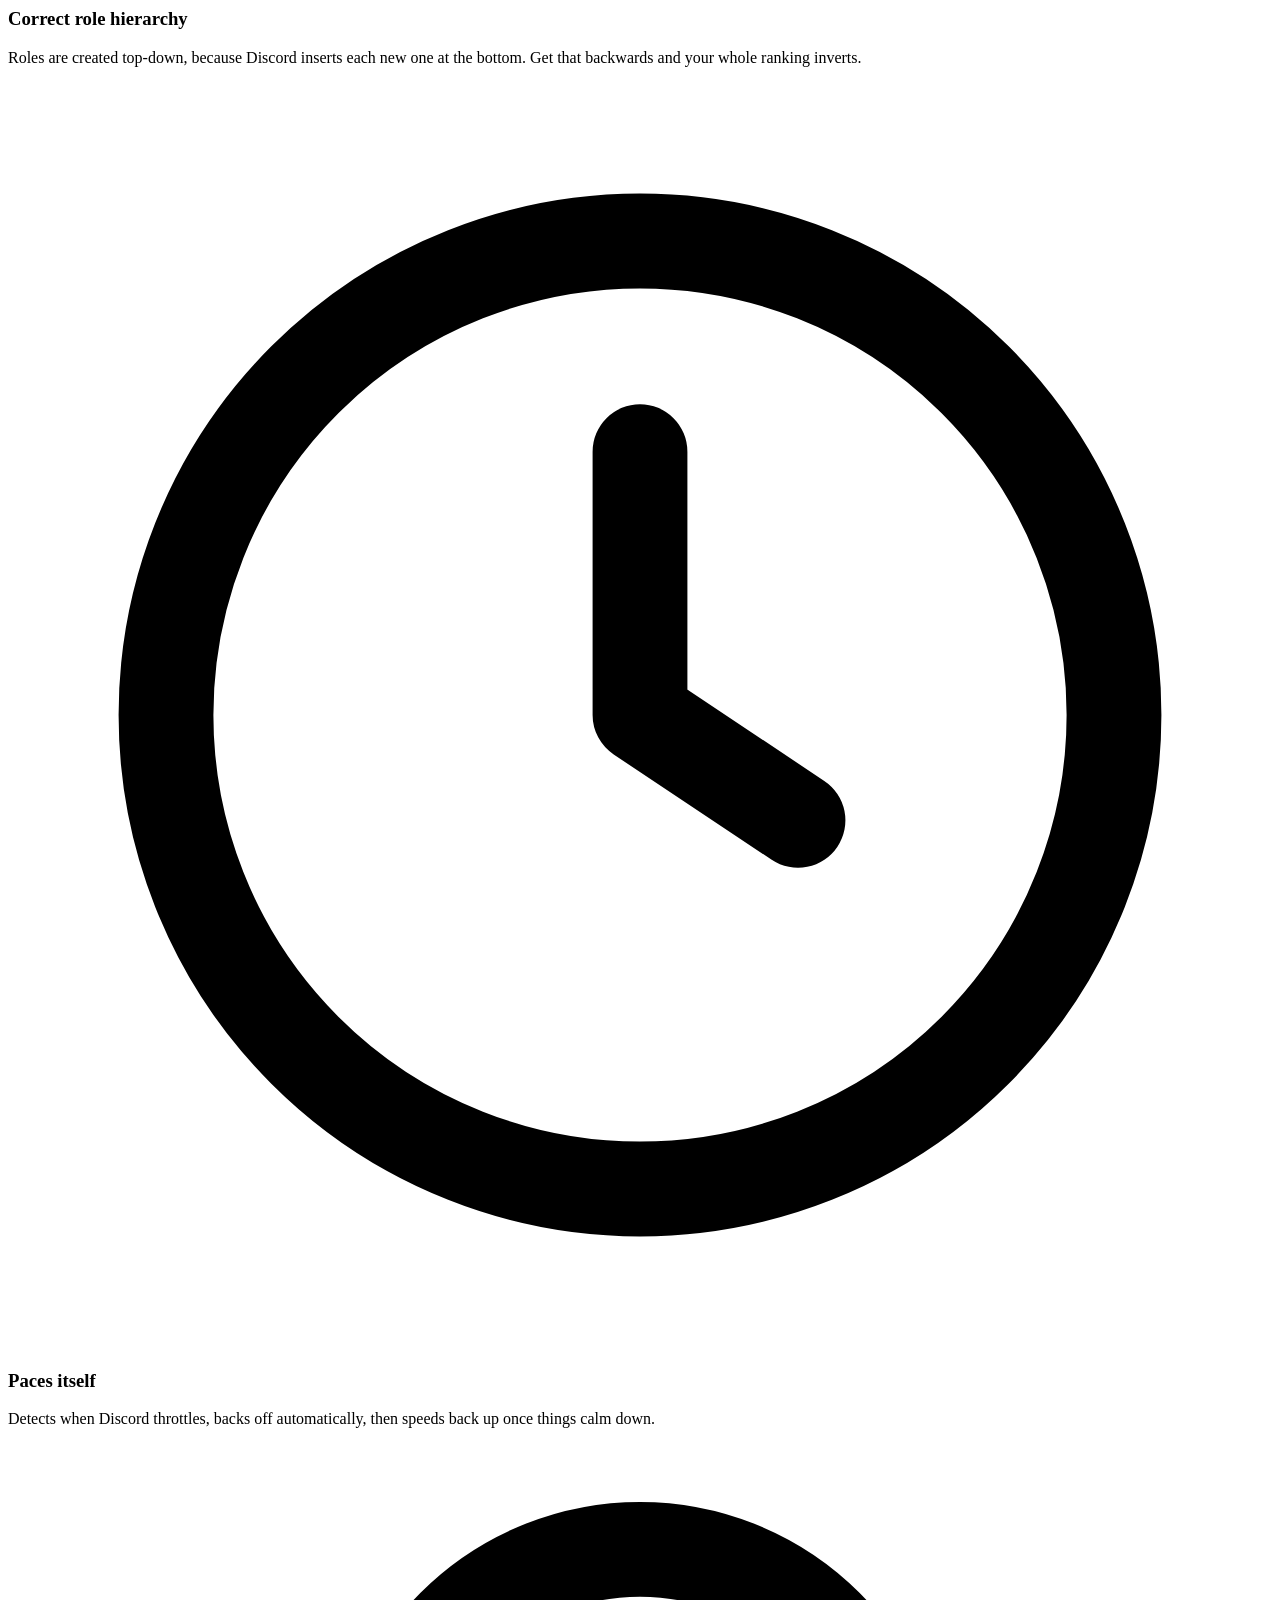
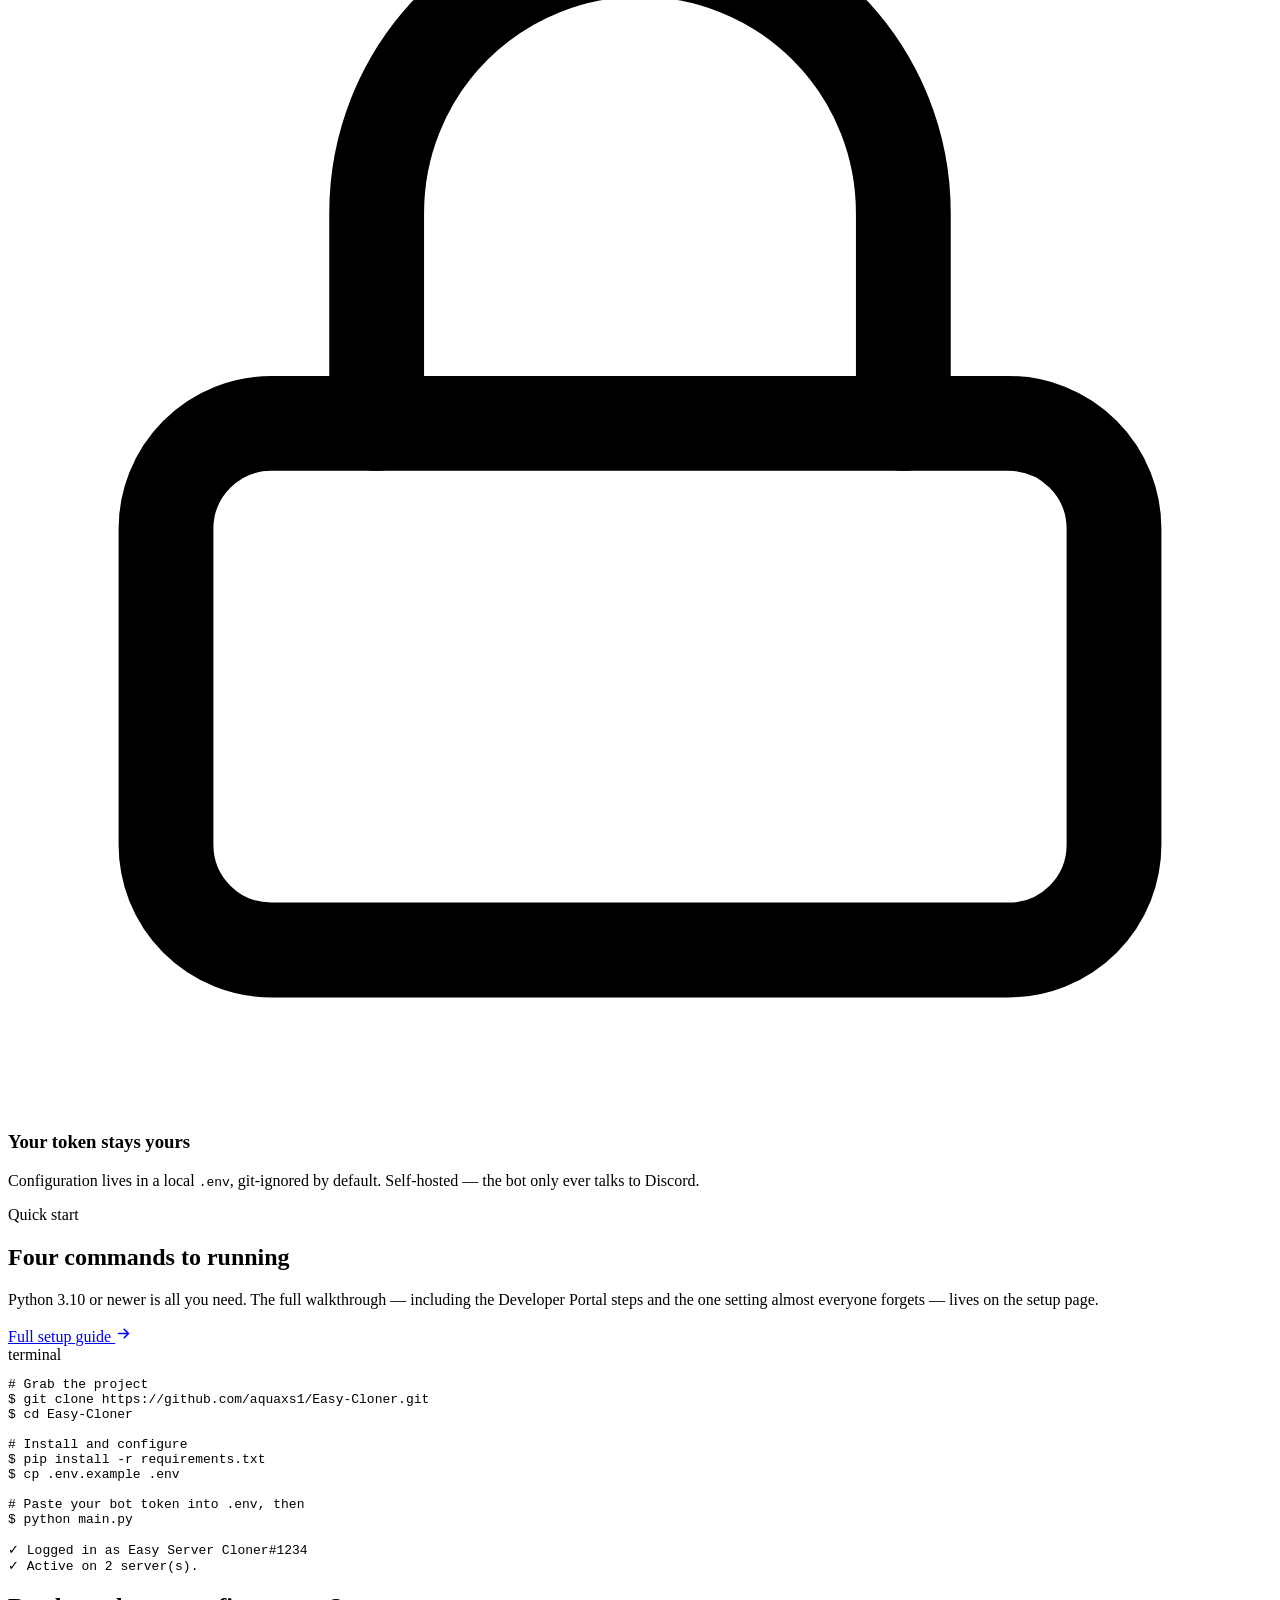
==== commit e6ab9eff: "Finish the English pass across the bot A stricter German scan caught what was left after the first p" ====
--- a/site/index.html
+++ b/site/index.html
@@ -508,7 +508,7 @@
                 <animate attributeName="opacity" values="0;0;1;1;0" dur="6s" repeatCount="indefinite" keyTimes="0;0.36;0.44;0.95;1"/>
               </g>
 
-              <!-- Fortgesetzter Lauf -->
+              <!-- a resumed run -->
               <text x="60" y="176" fill="#9EA0C4" font-family="Inter,sans-serif" font-size="11" font-weight="600">Resumed run</text>
               <rect x="60" y="188" width="300" height="16" rx="8" fill="#151B36"/>
               <g clip-path="url(#s6c2)">
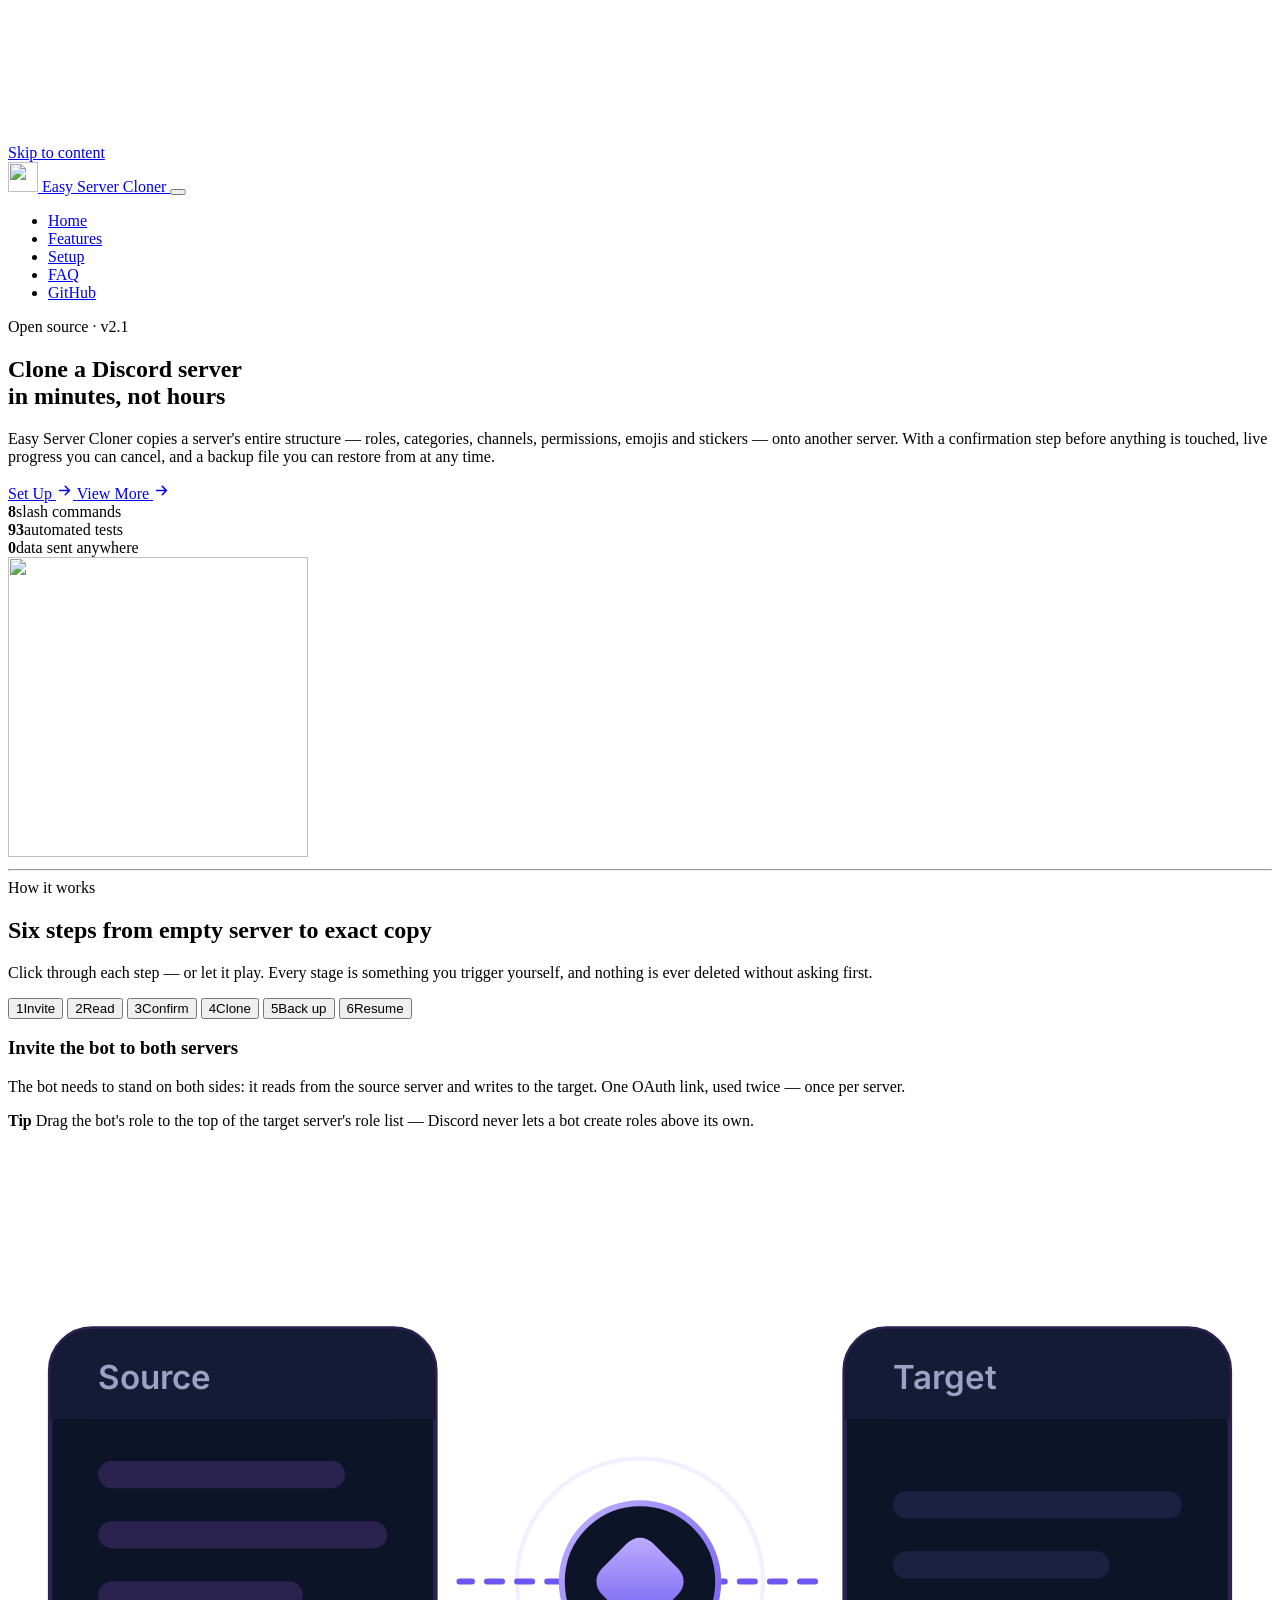
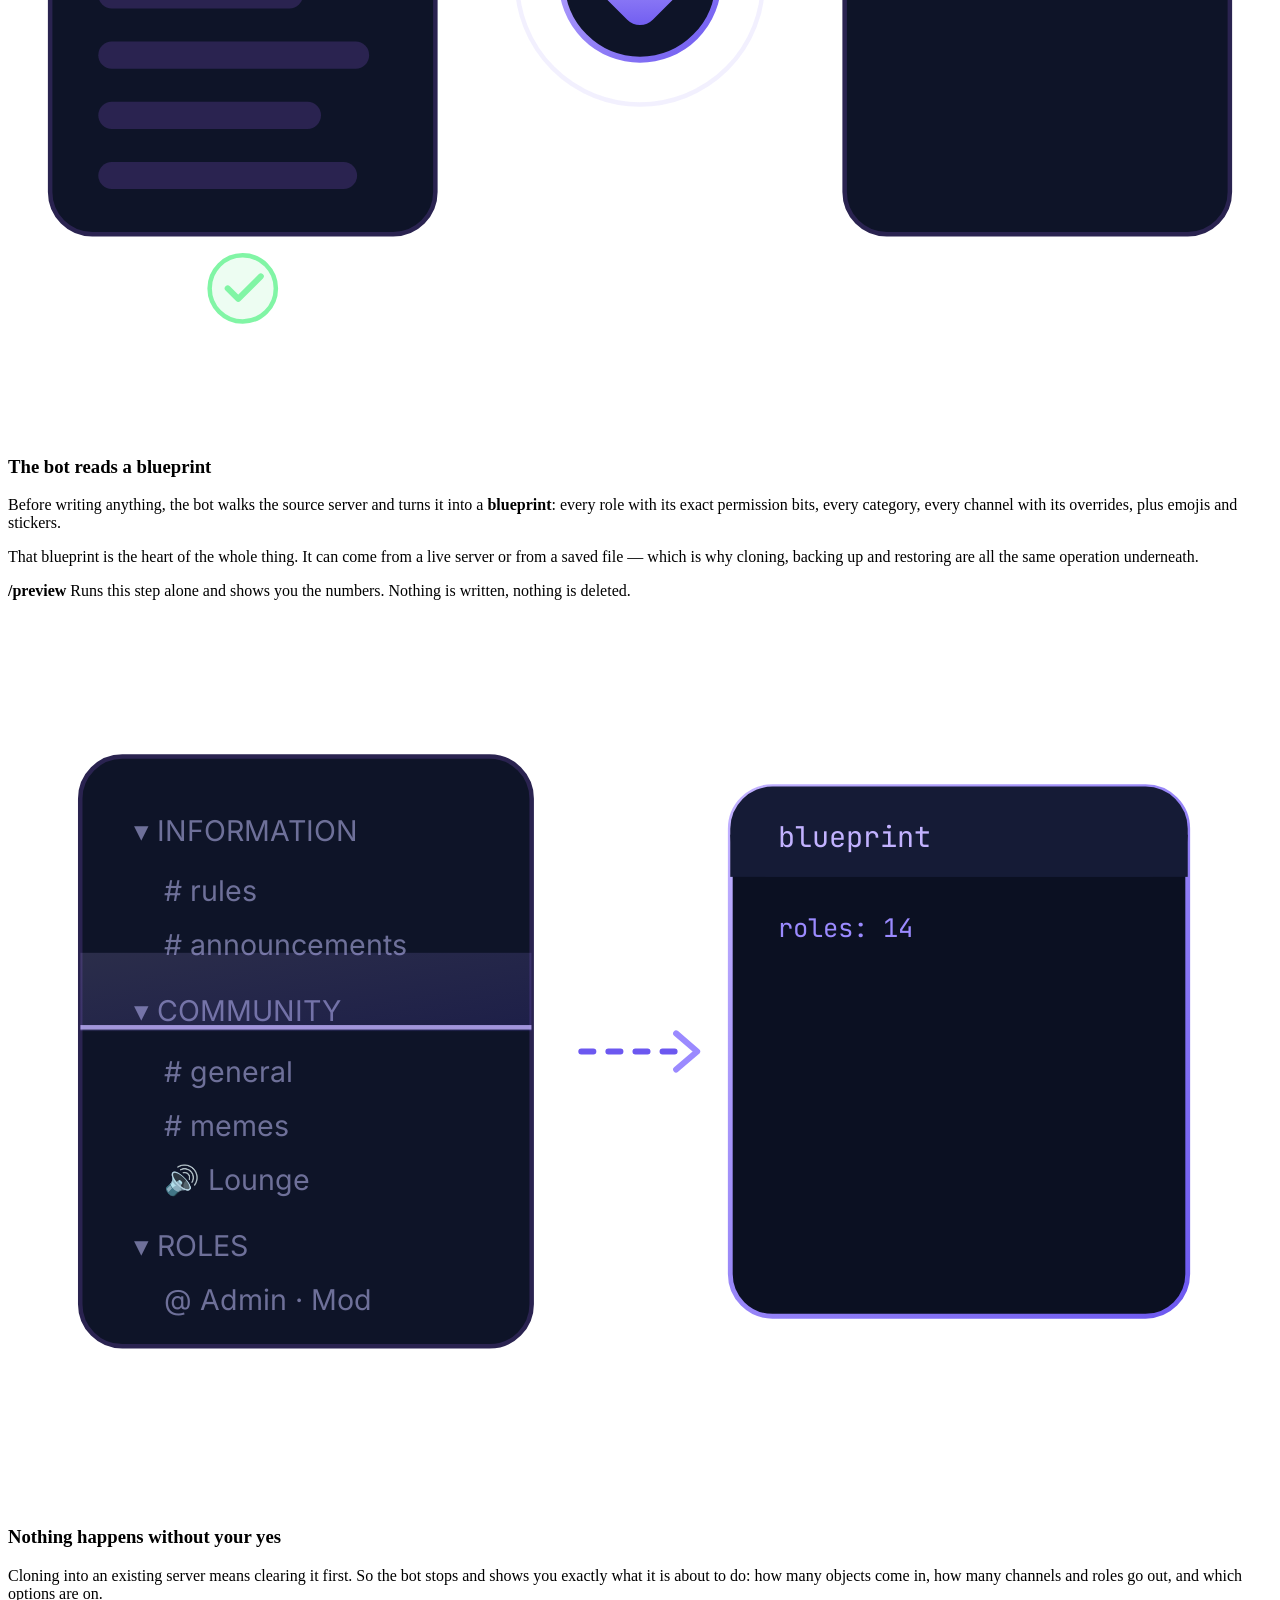
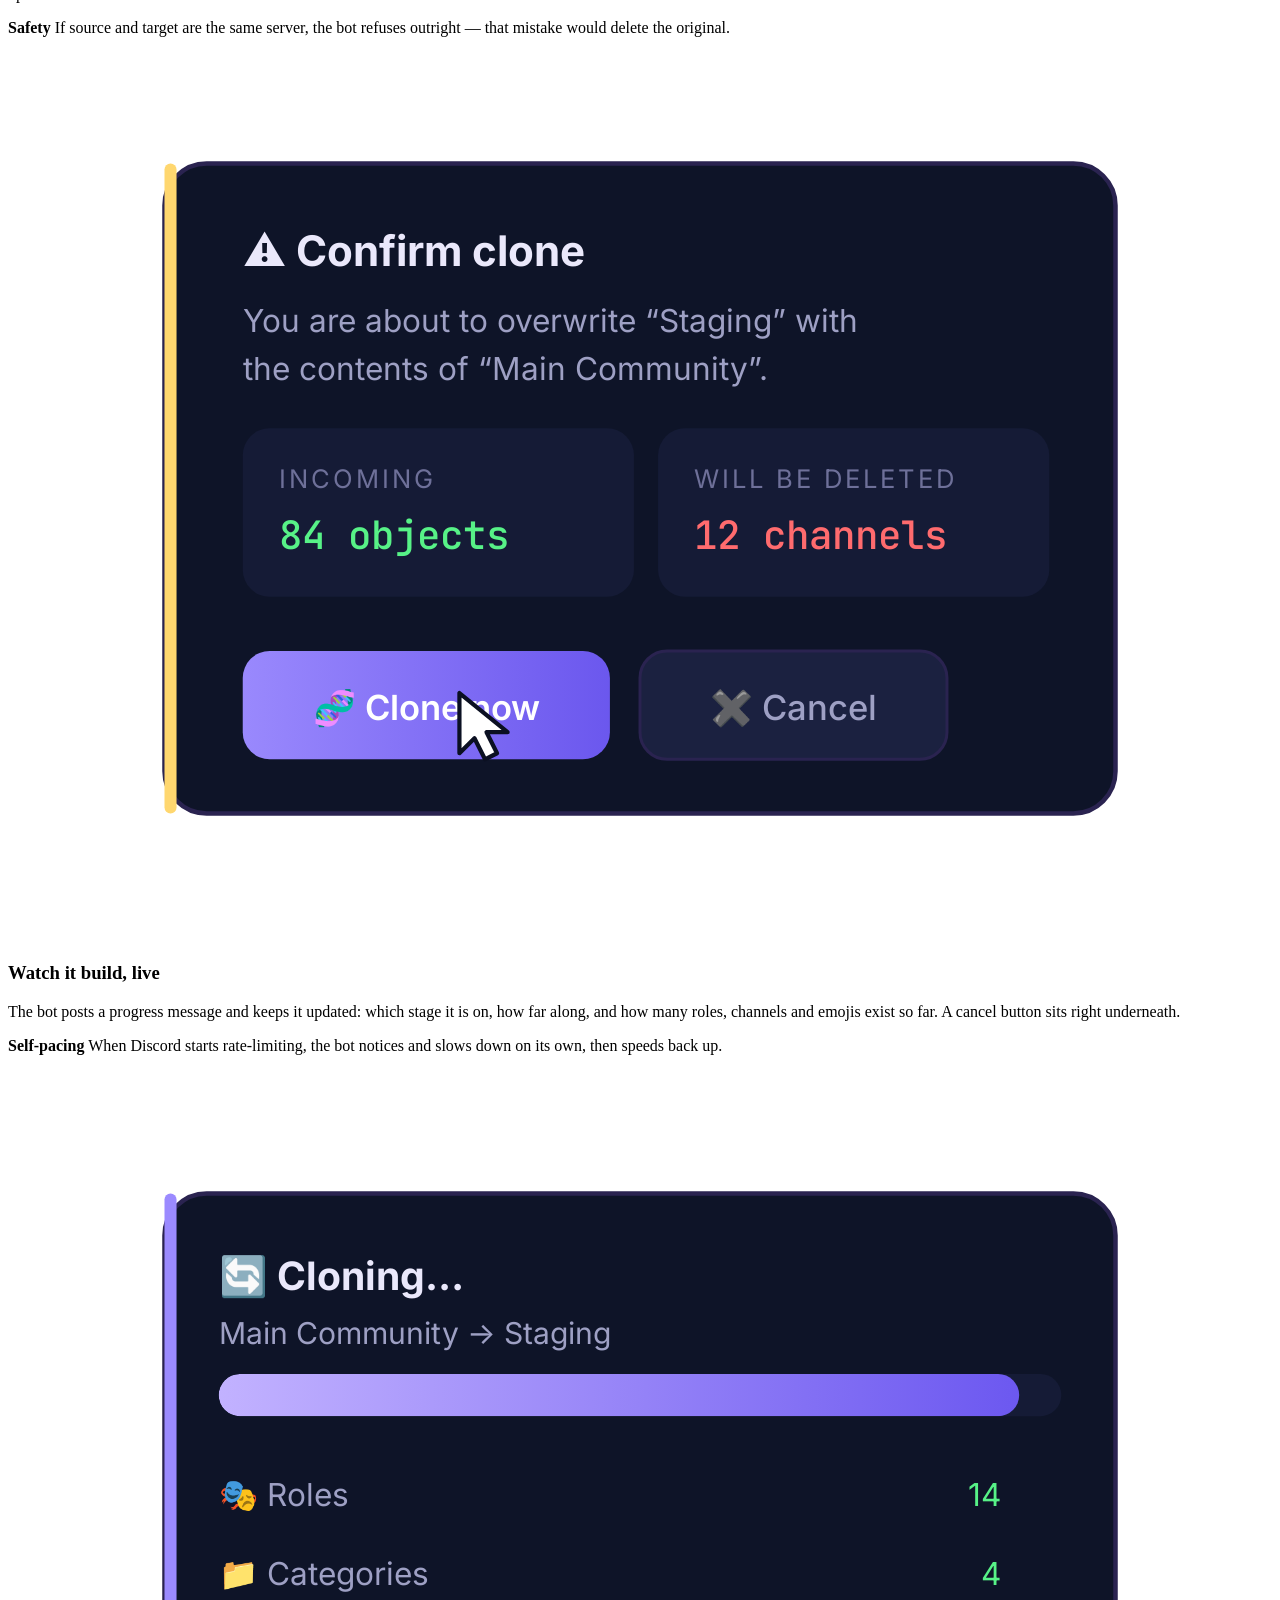
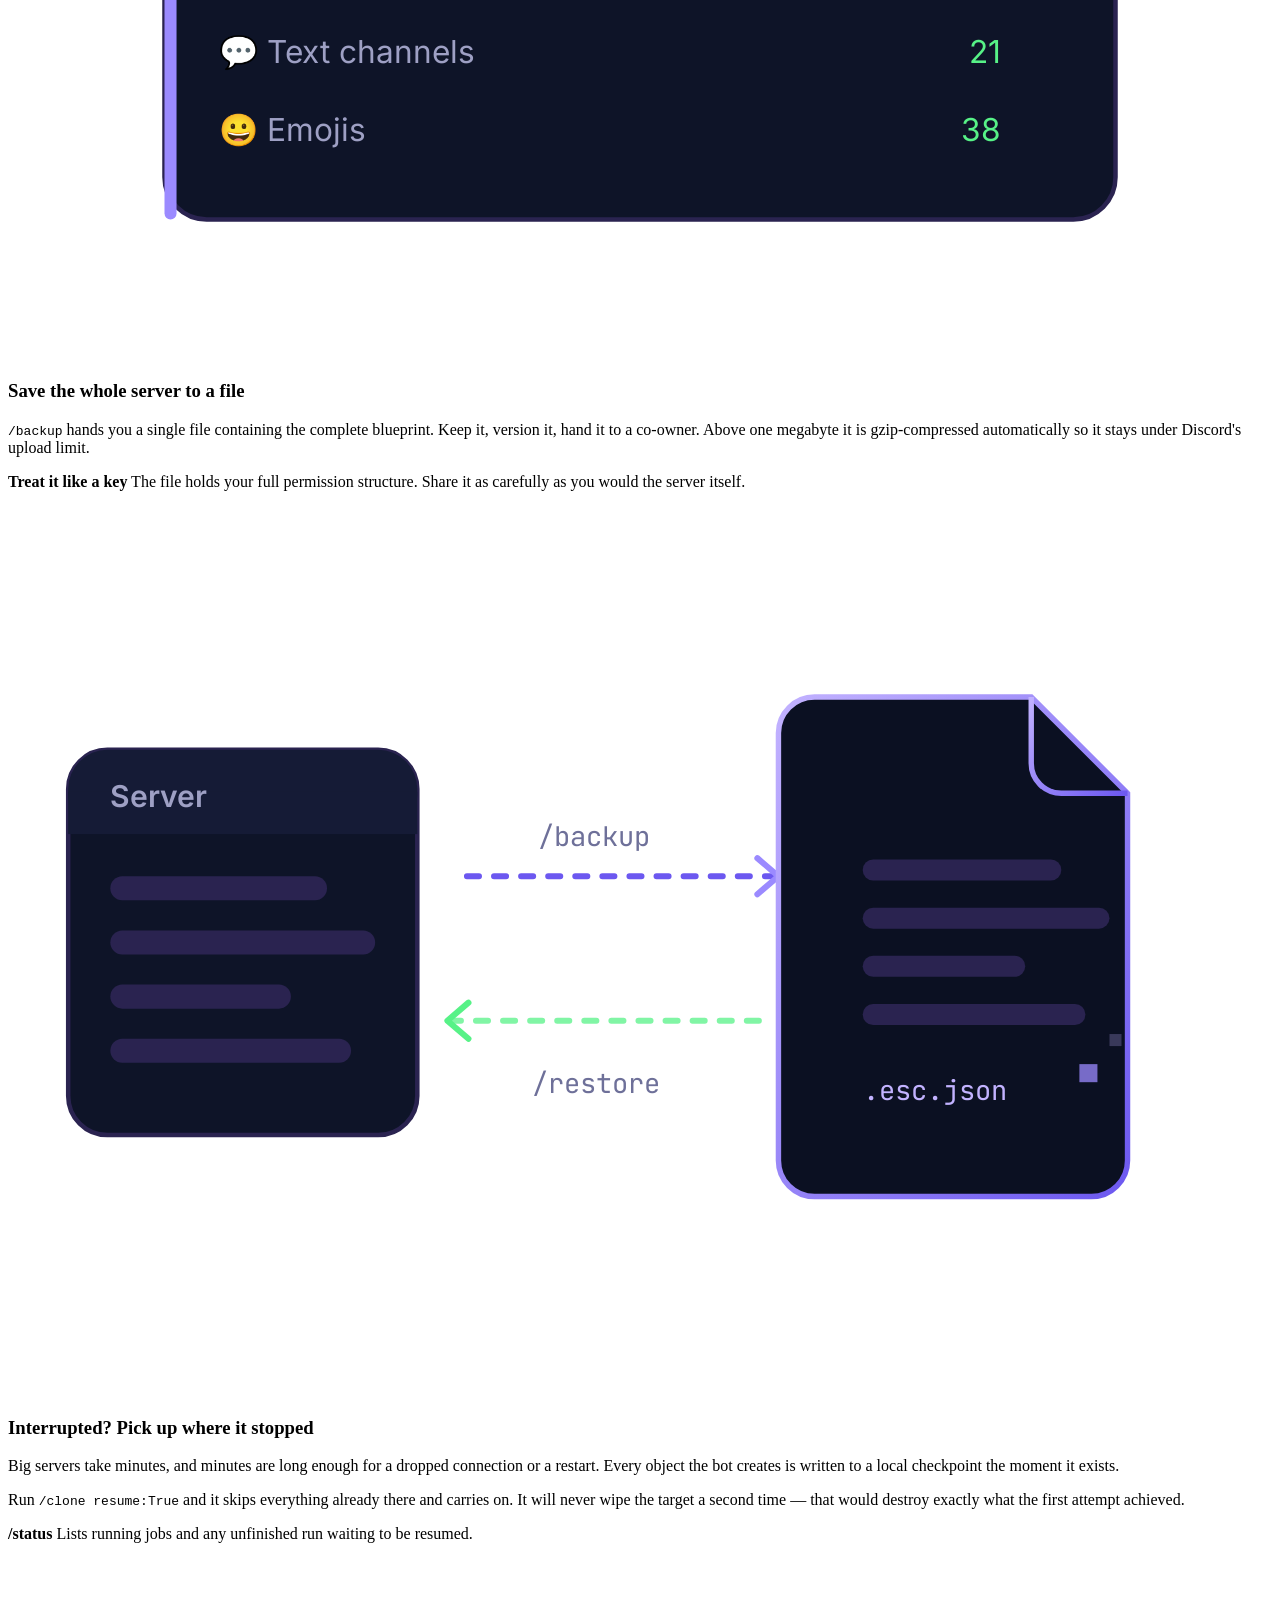
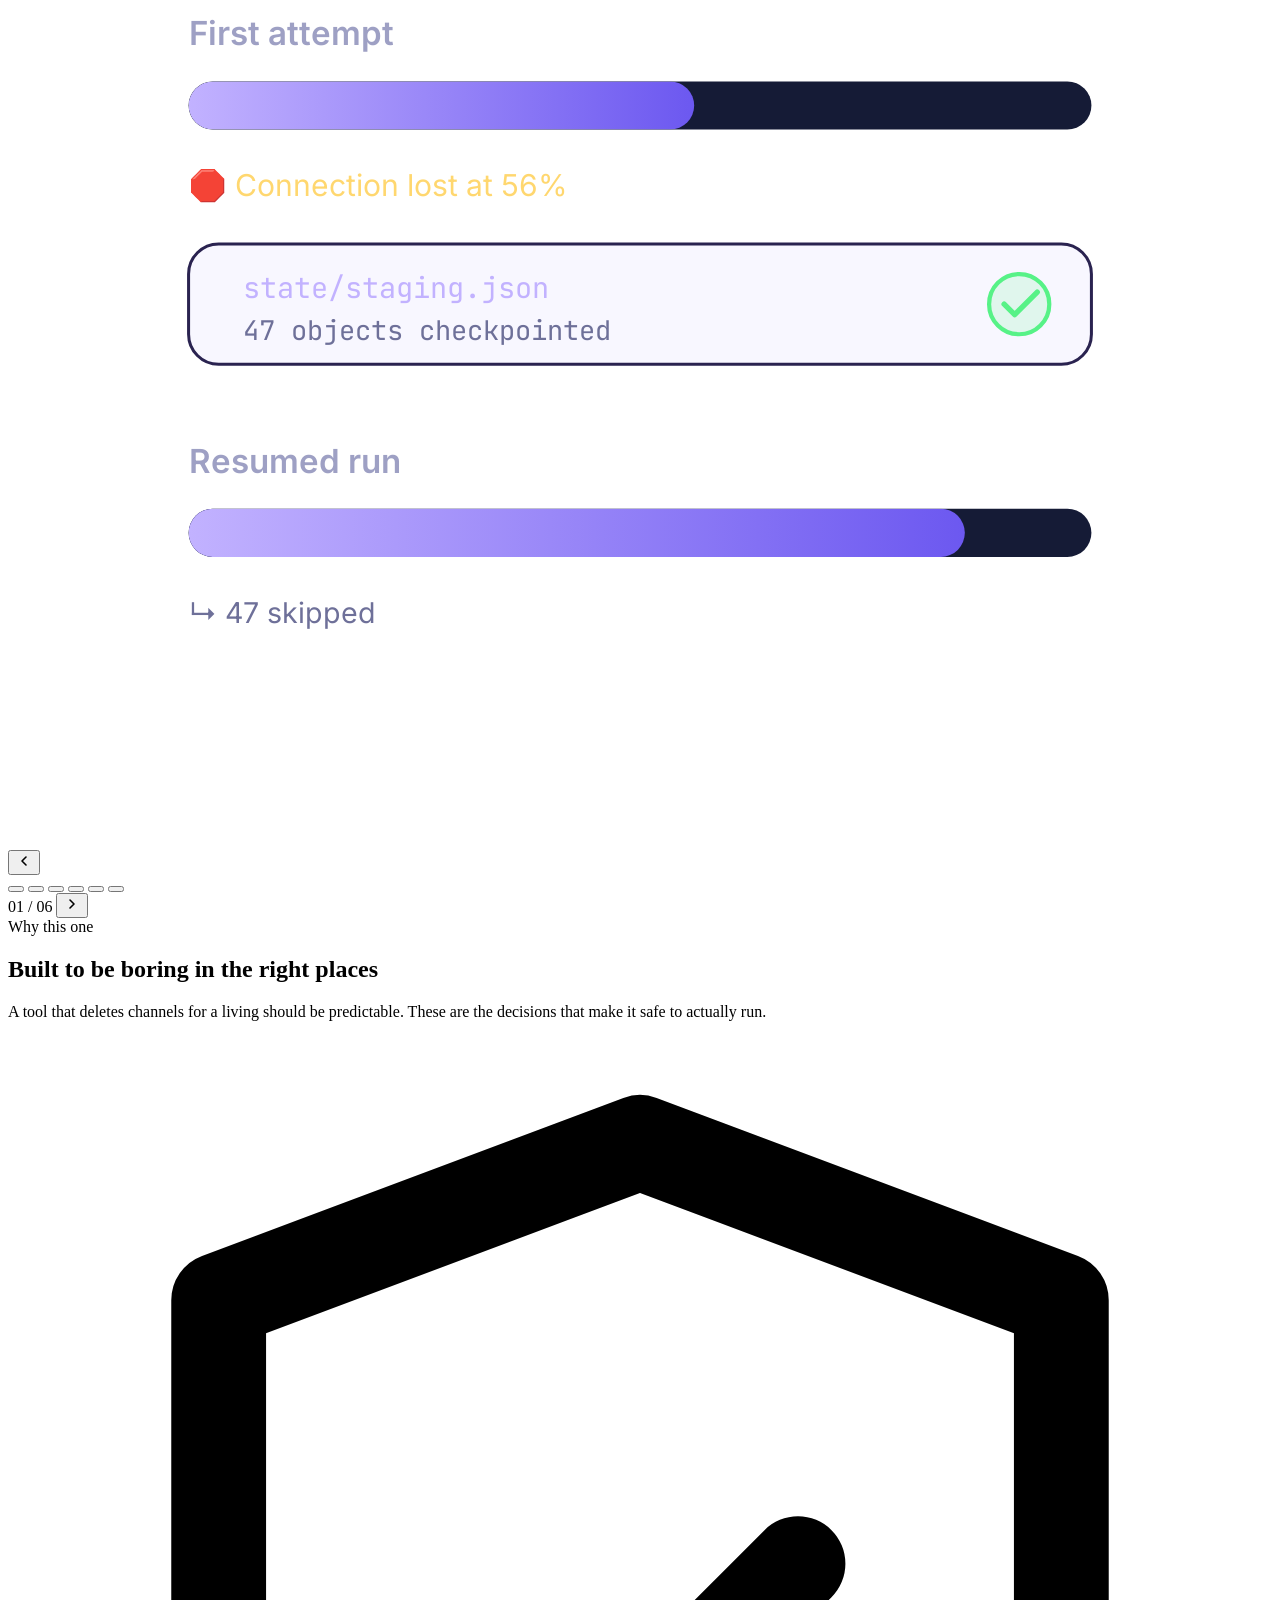
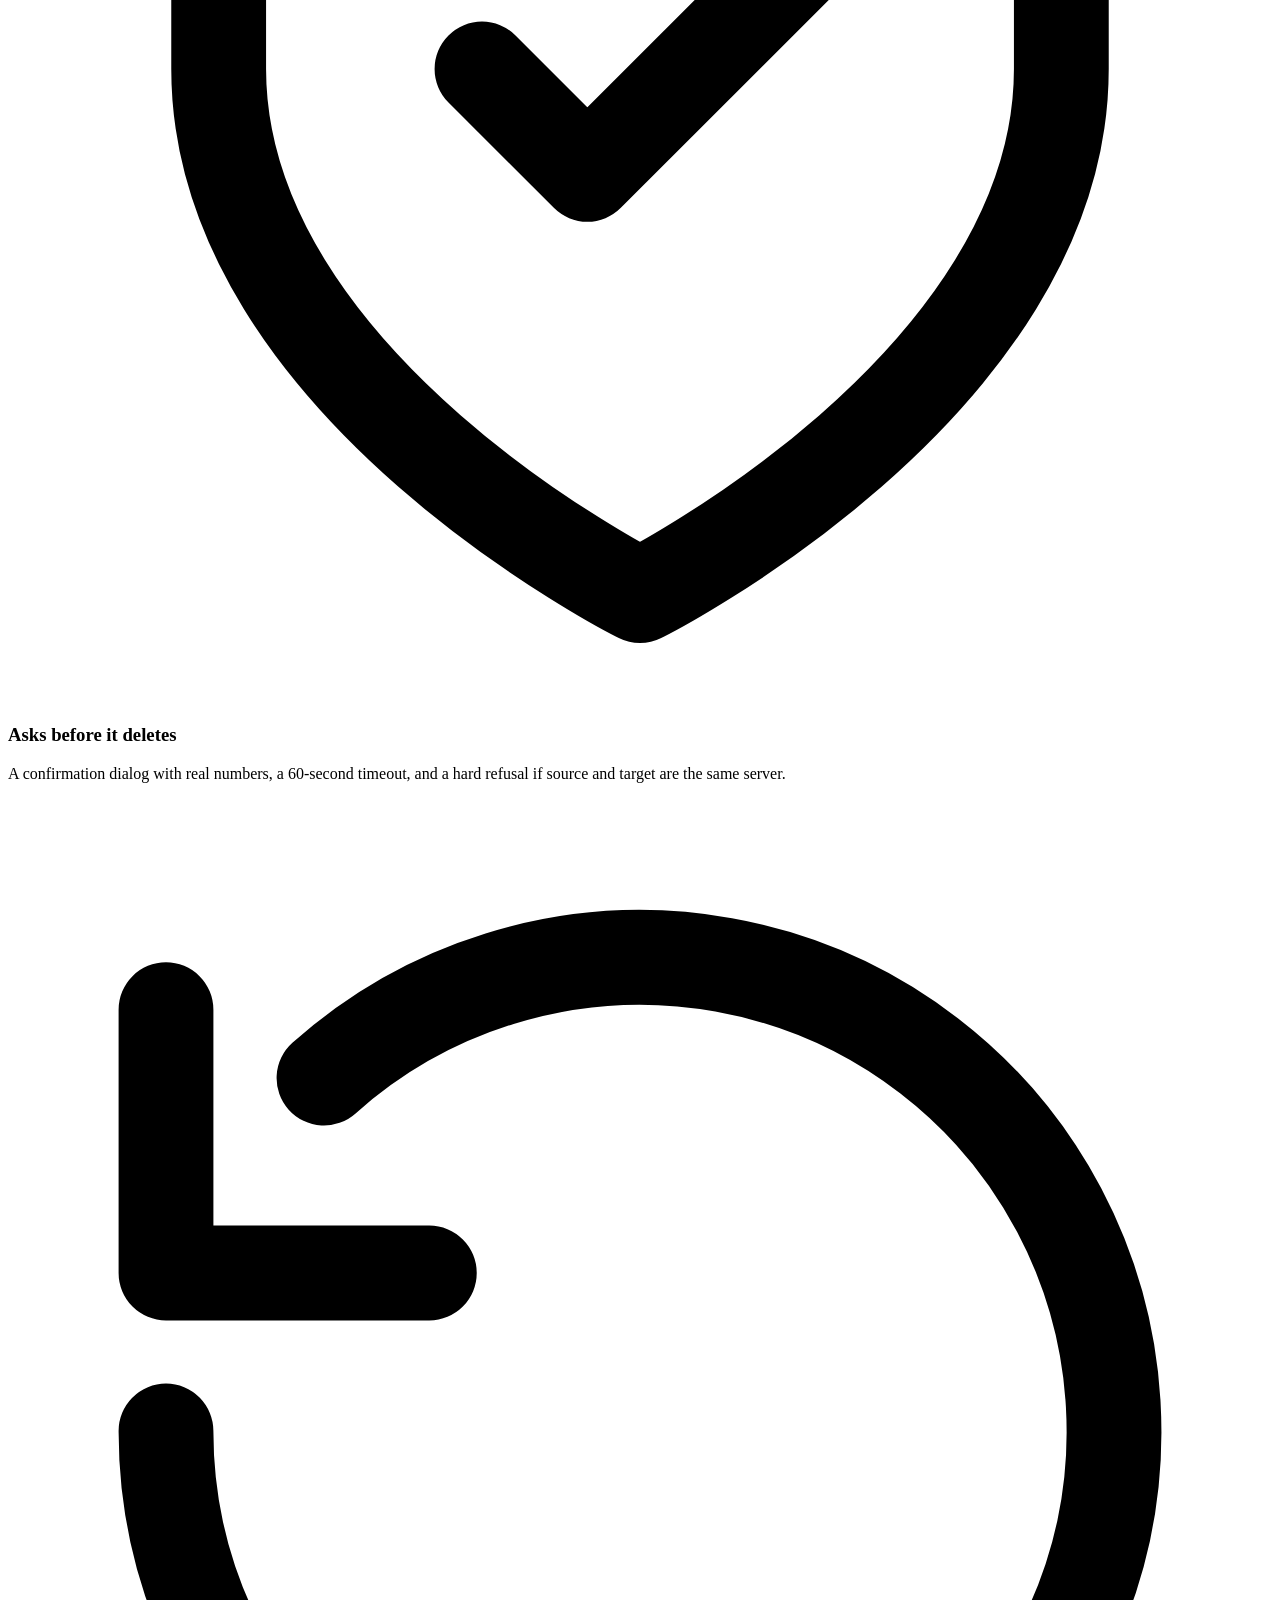
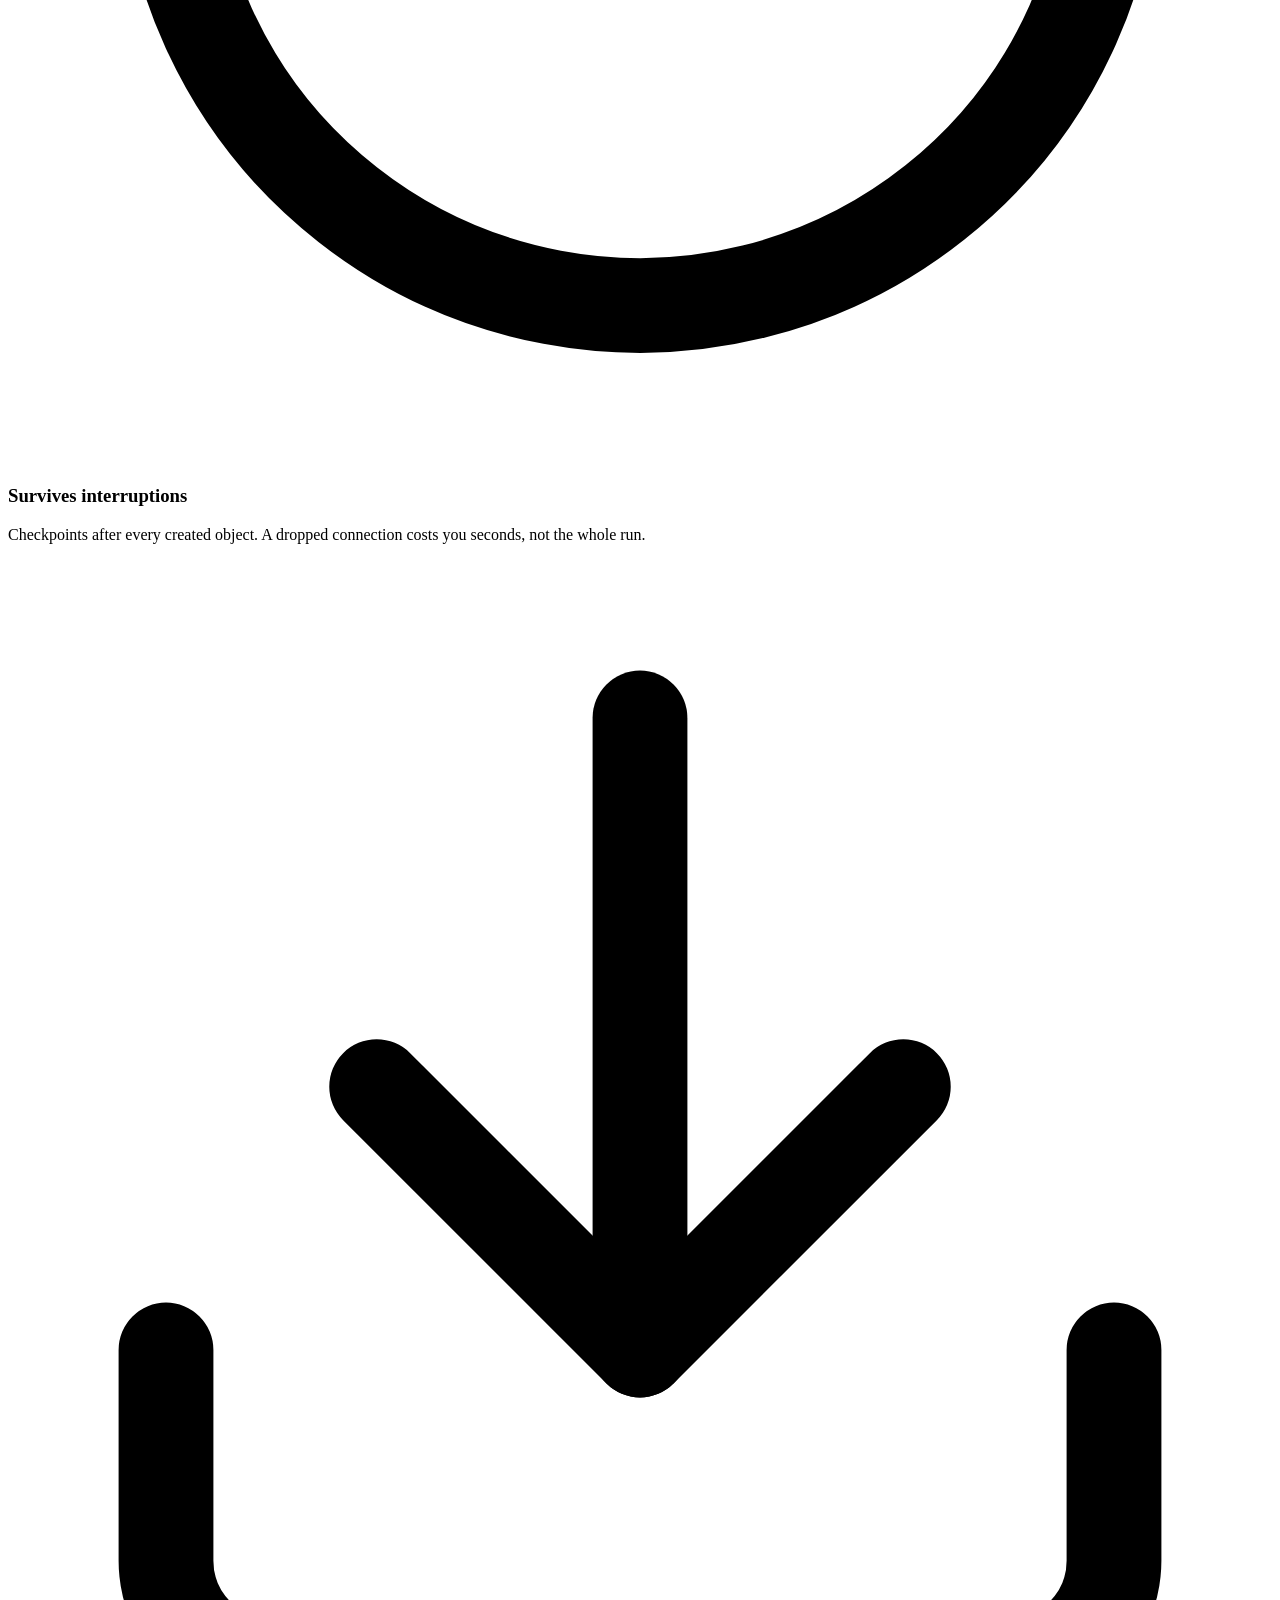
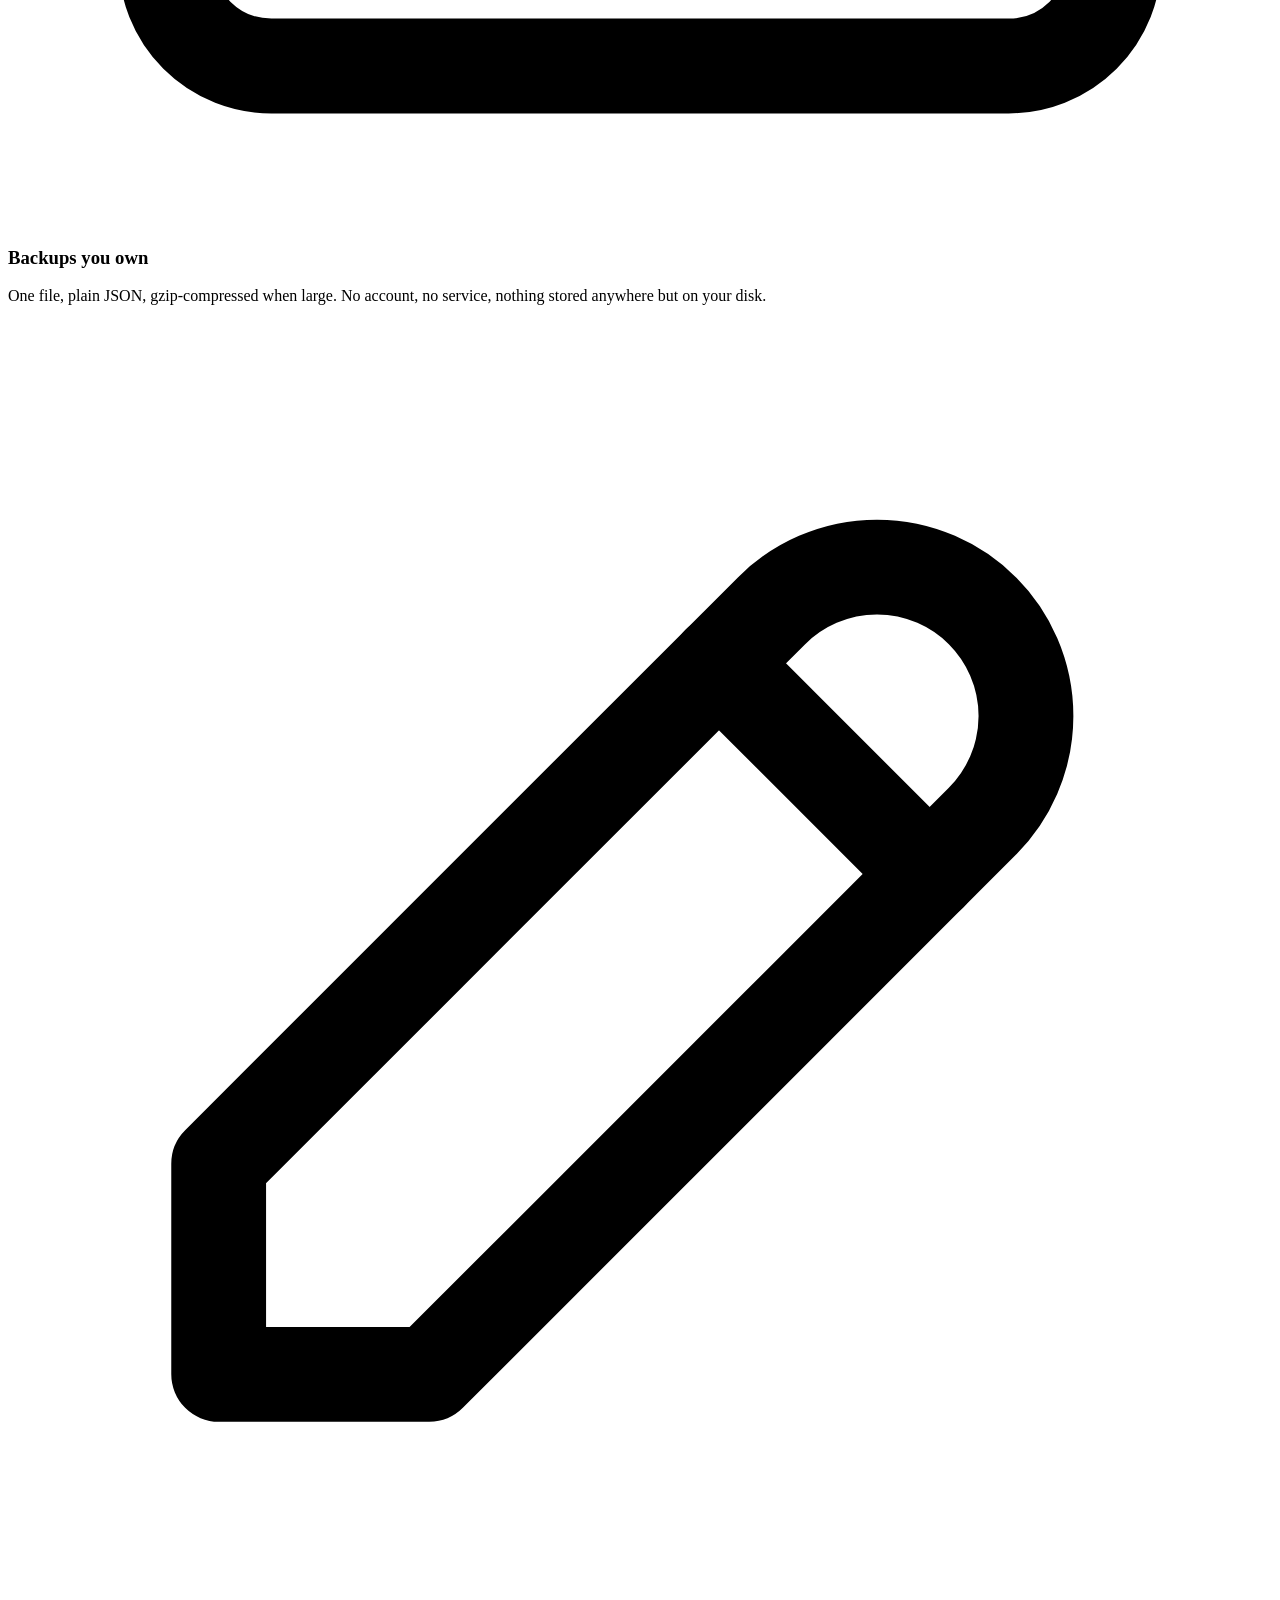
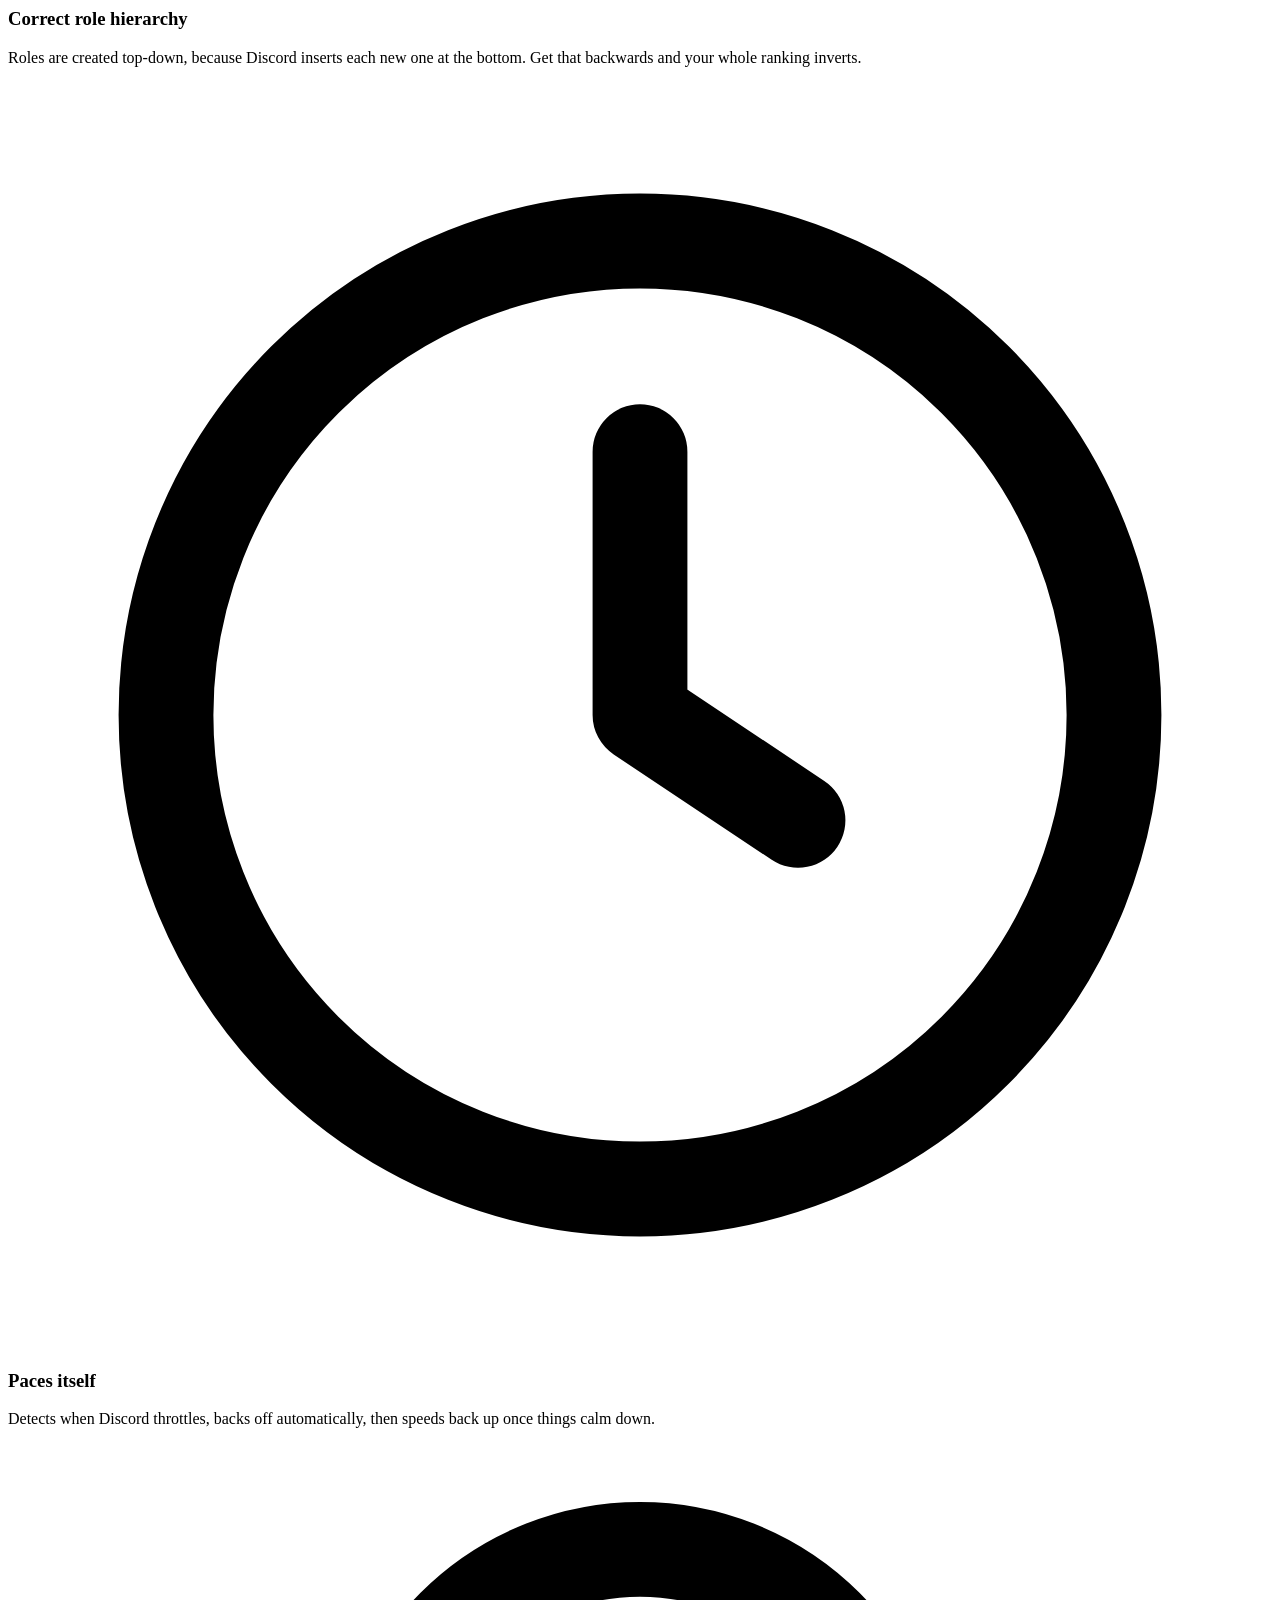
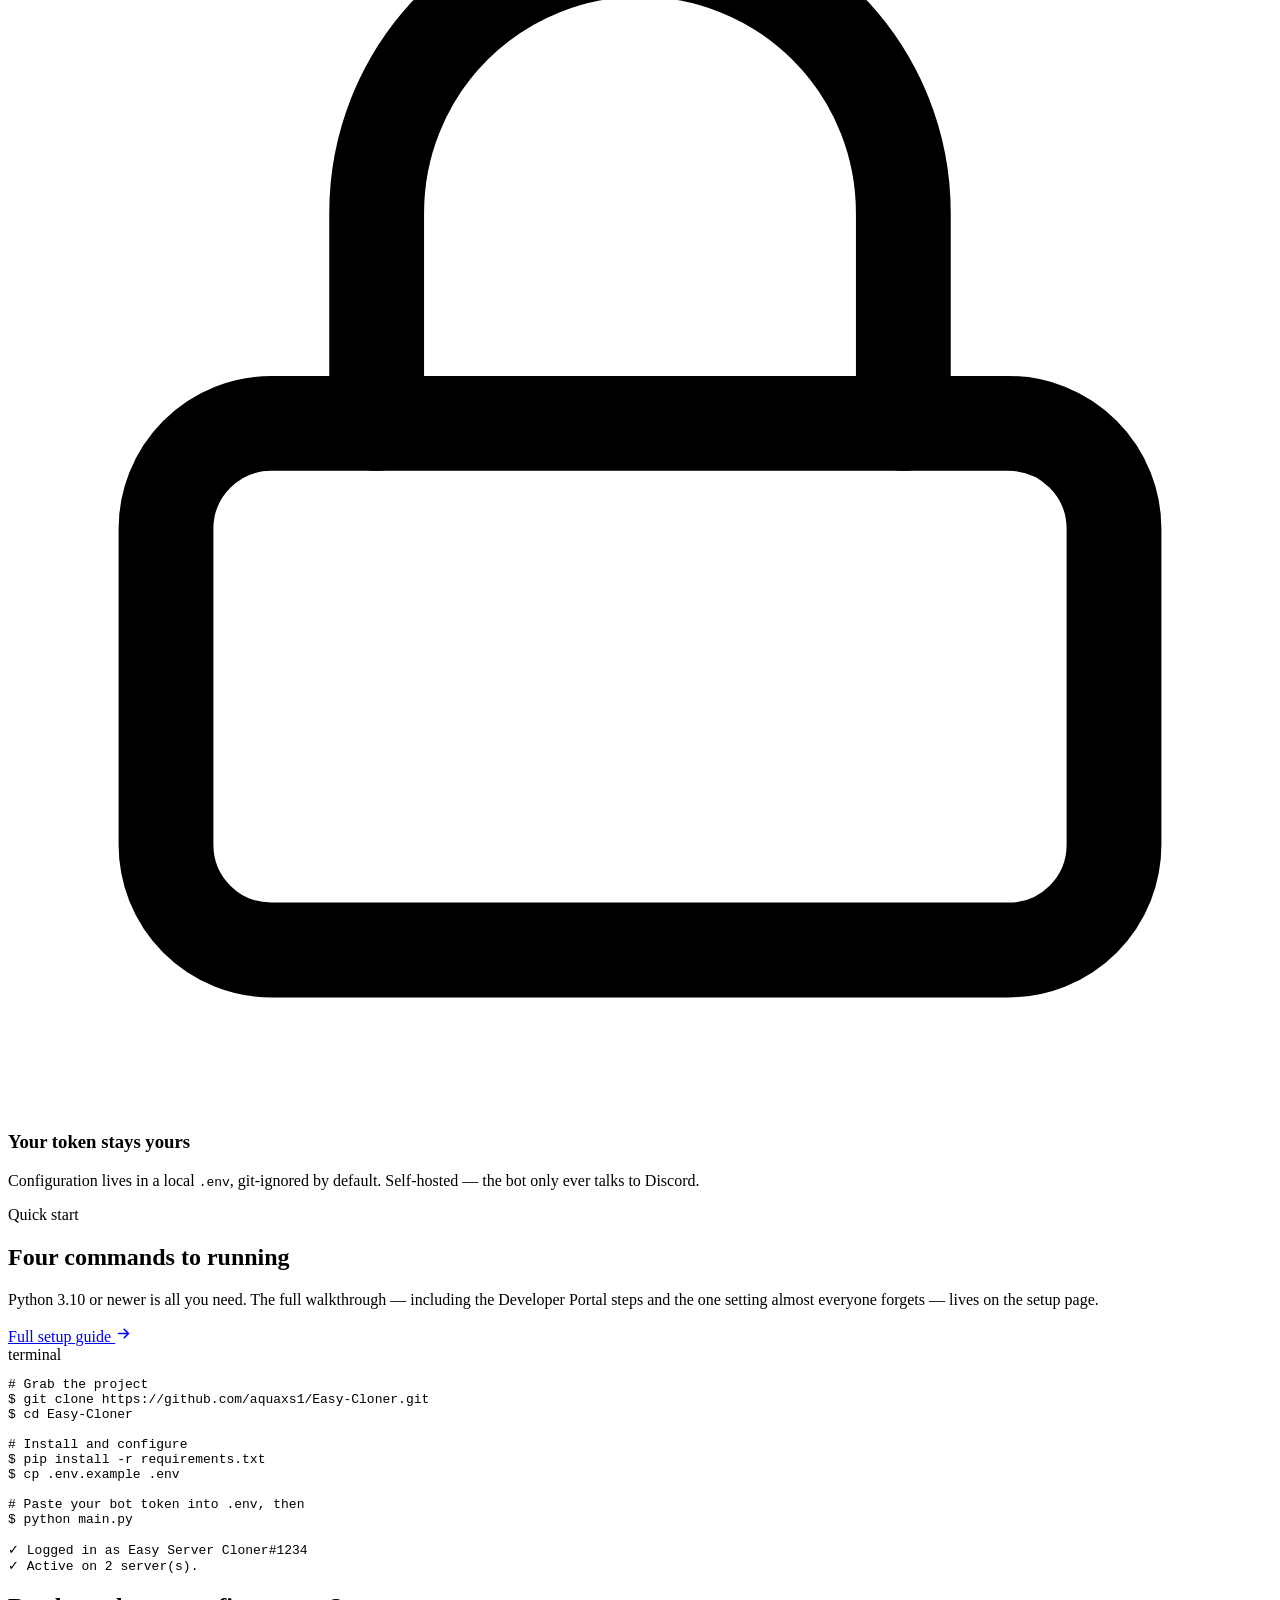
==== commit 8cec882f: "Translate the last German strings in the bot Embed field names, the config's token placeholder check" ====
--- a/site/index.html
+++ b/site/index.html
@@ -486,7 +486,7 @@
                 <clipPath id="s6c2"><rect x="60" y="188" width="300" height="16" rx="8"/></clipPath>
               </defs>
 
-              <!-- Erster Versuch -->
+              <!-- the first attempt -->
               <text x="60" y="34" fill="#9EA0C4" font-family="Inter,sans-serif" font-size="11" font-weight="600">First attempt</text>
               <rect x="60" y="46" width="300" height="16" rx="8" fill="#151B36"/>
               <g clip-path="url(#s6c1)">
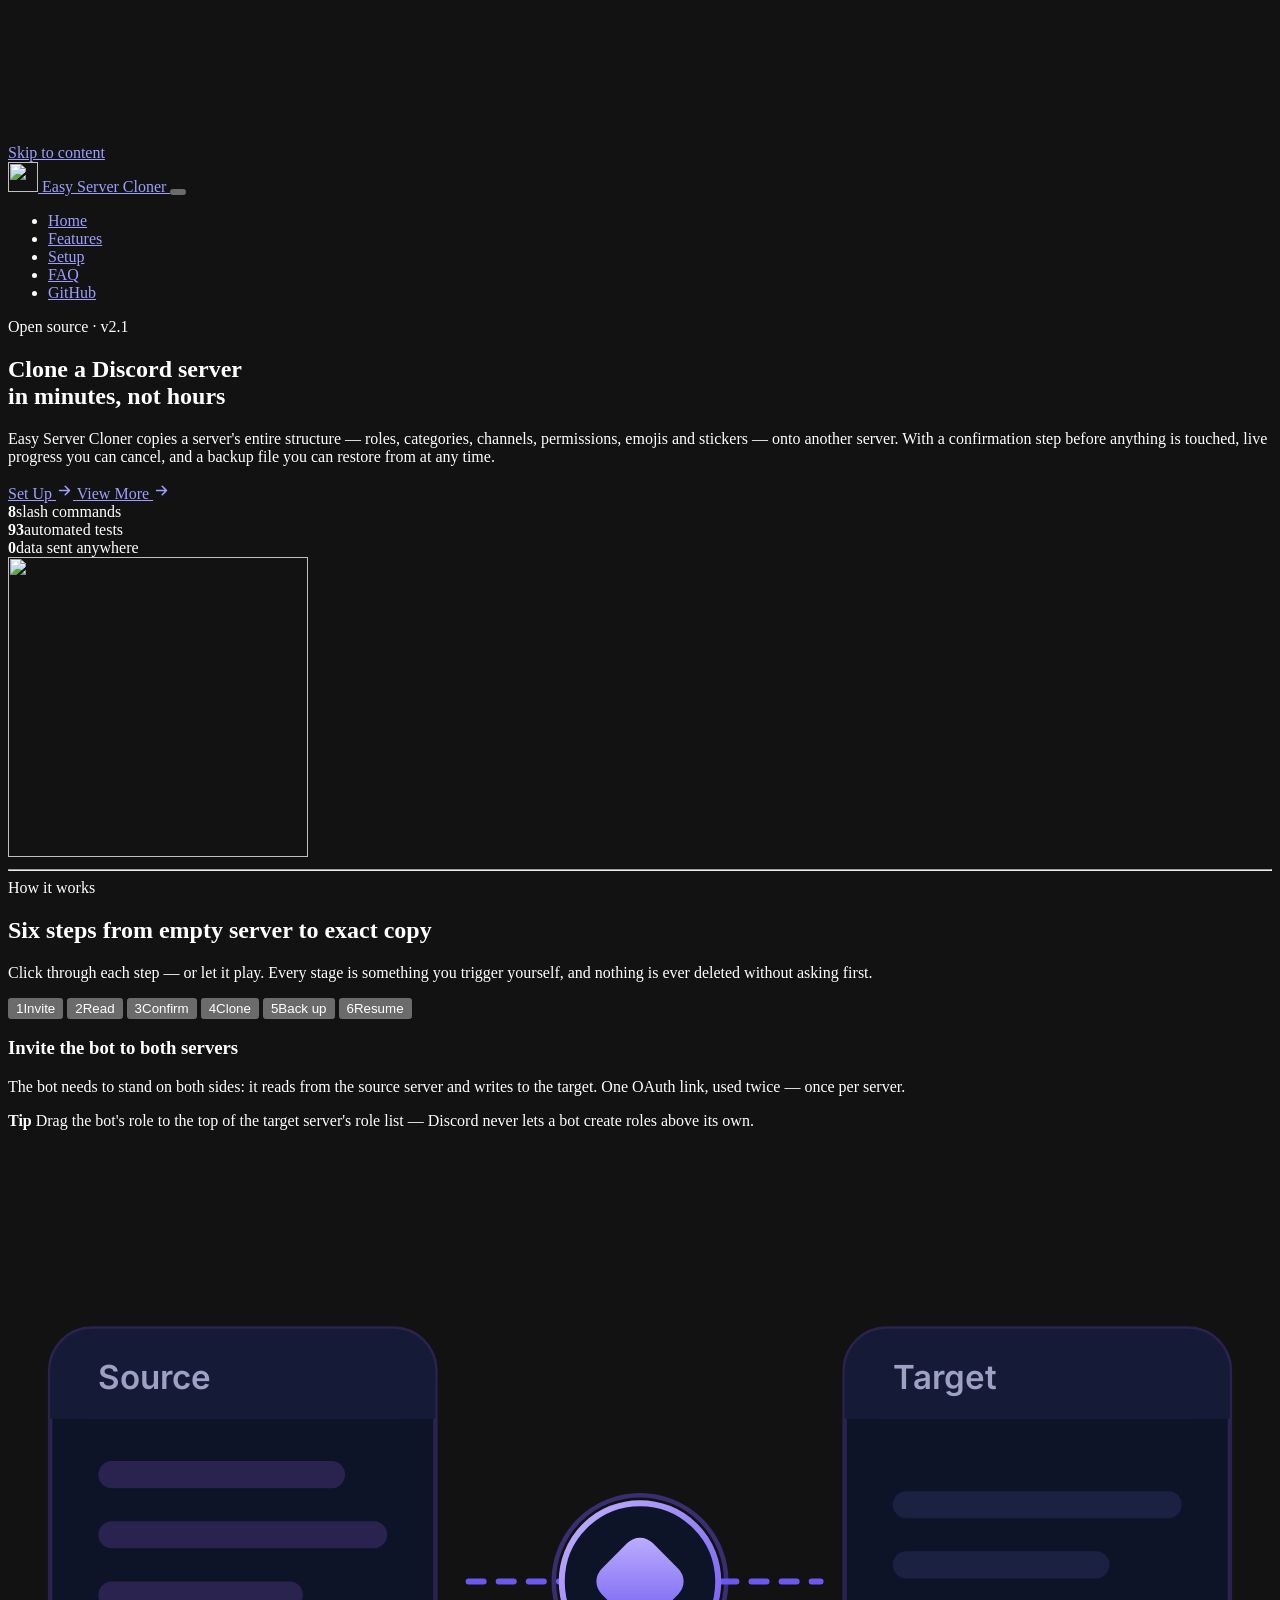
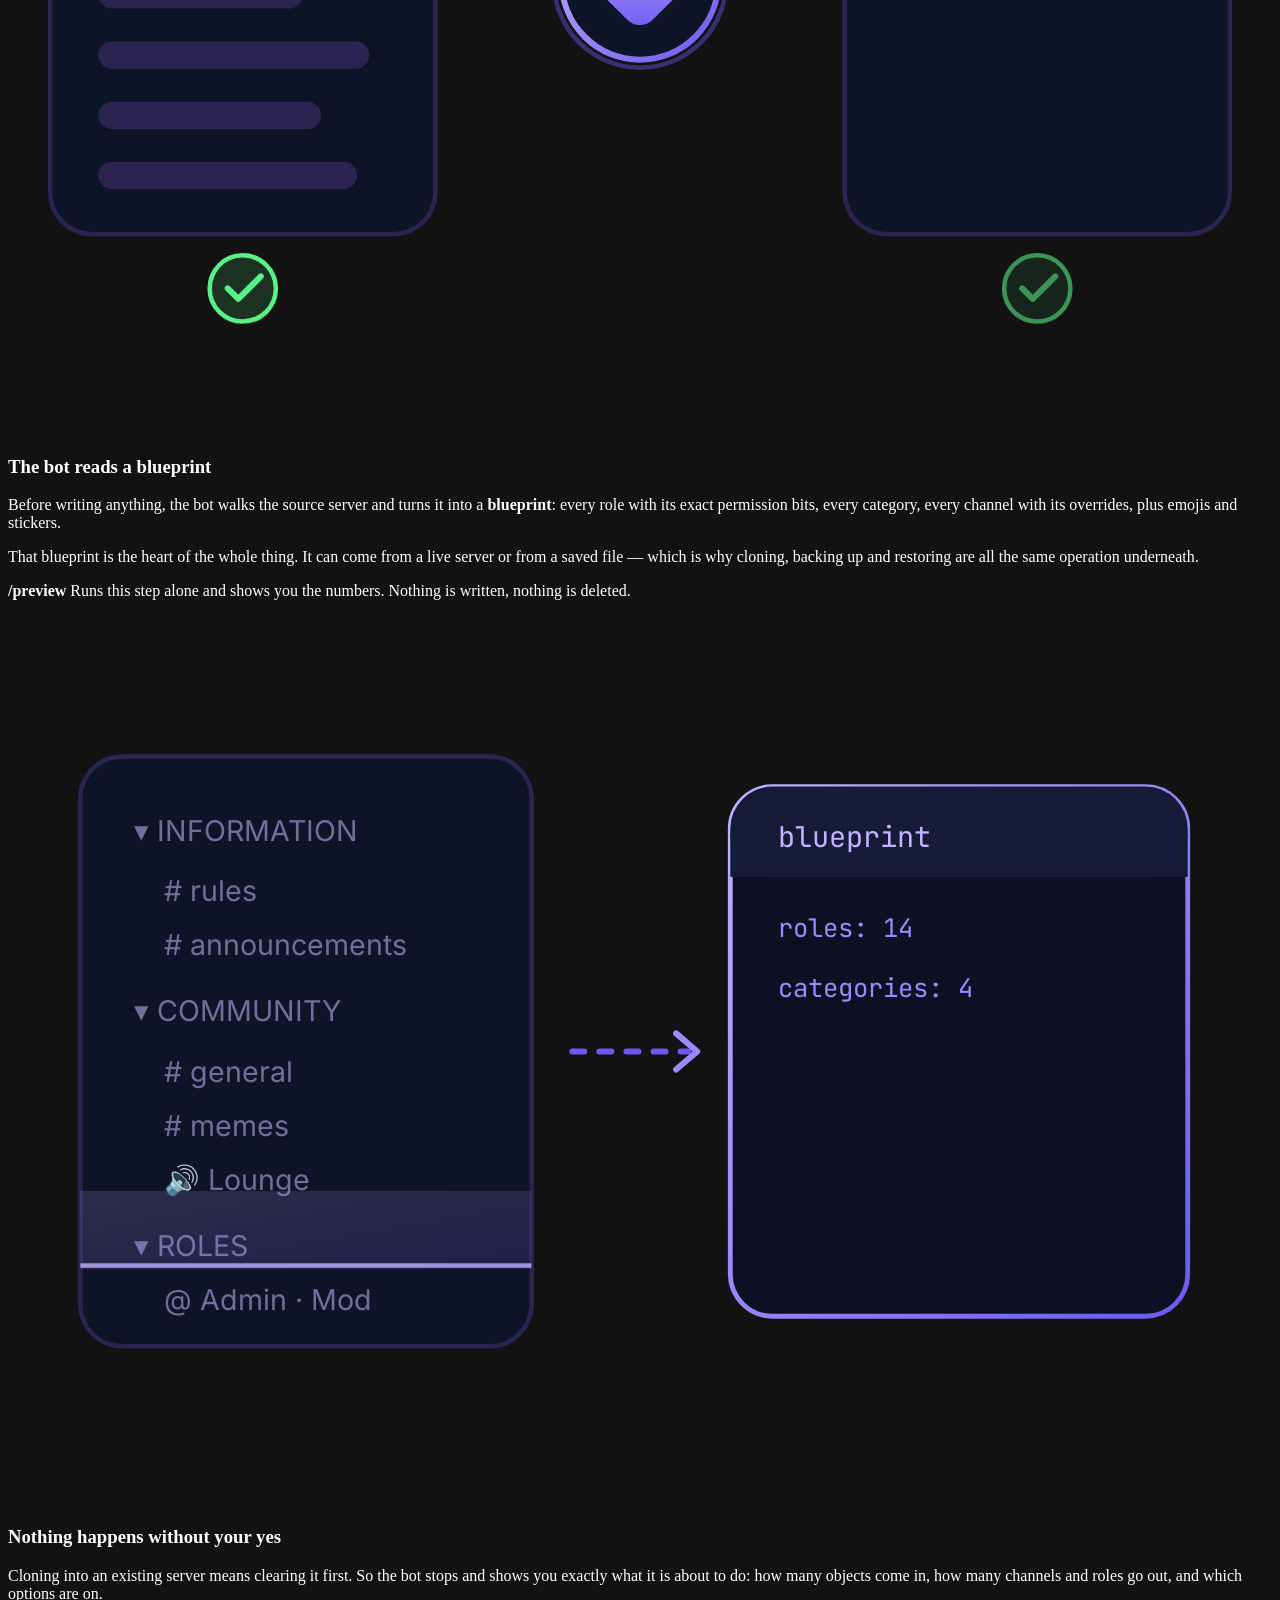
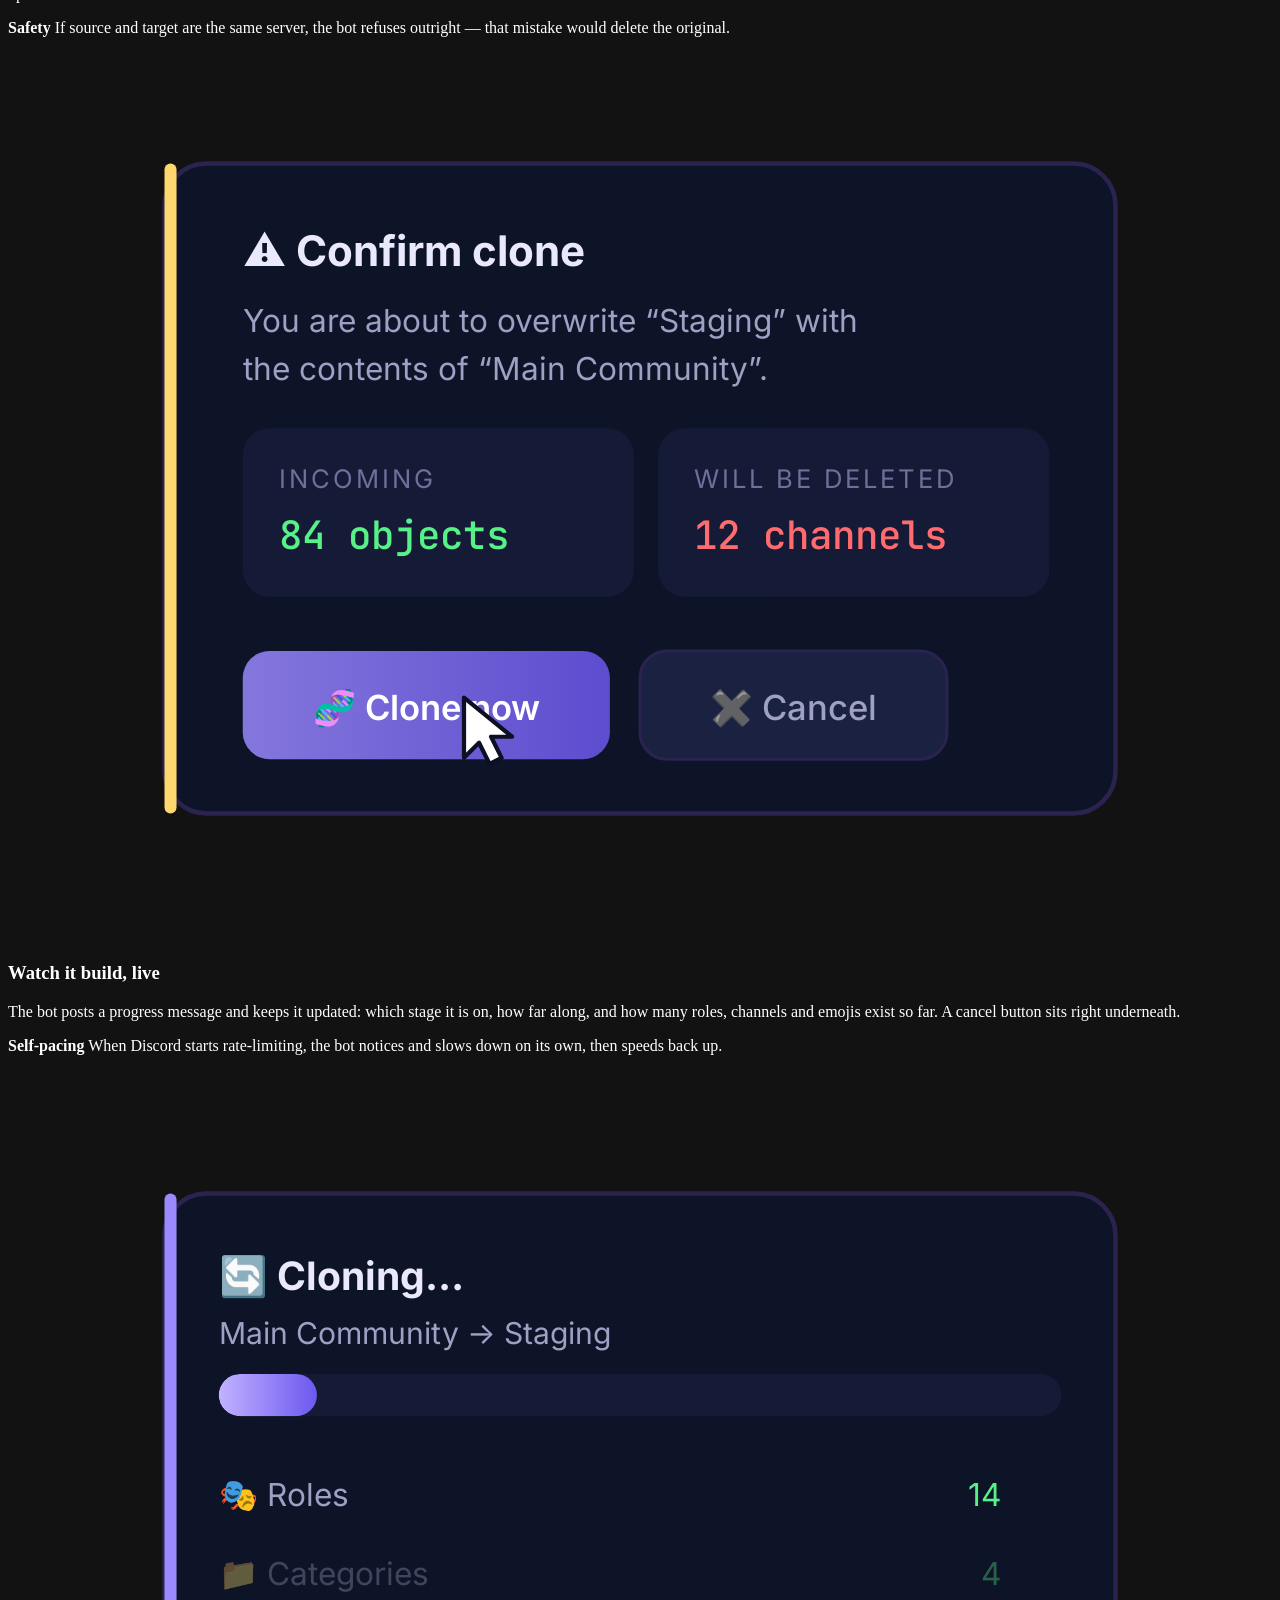
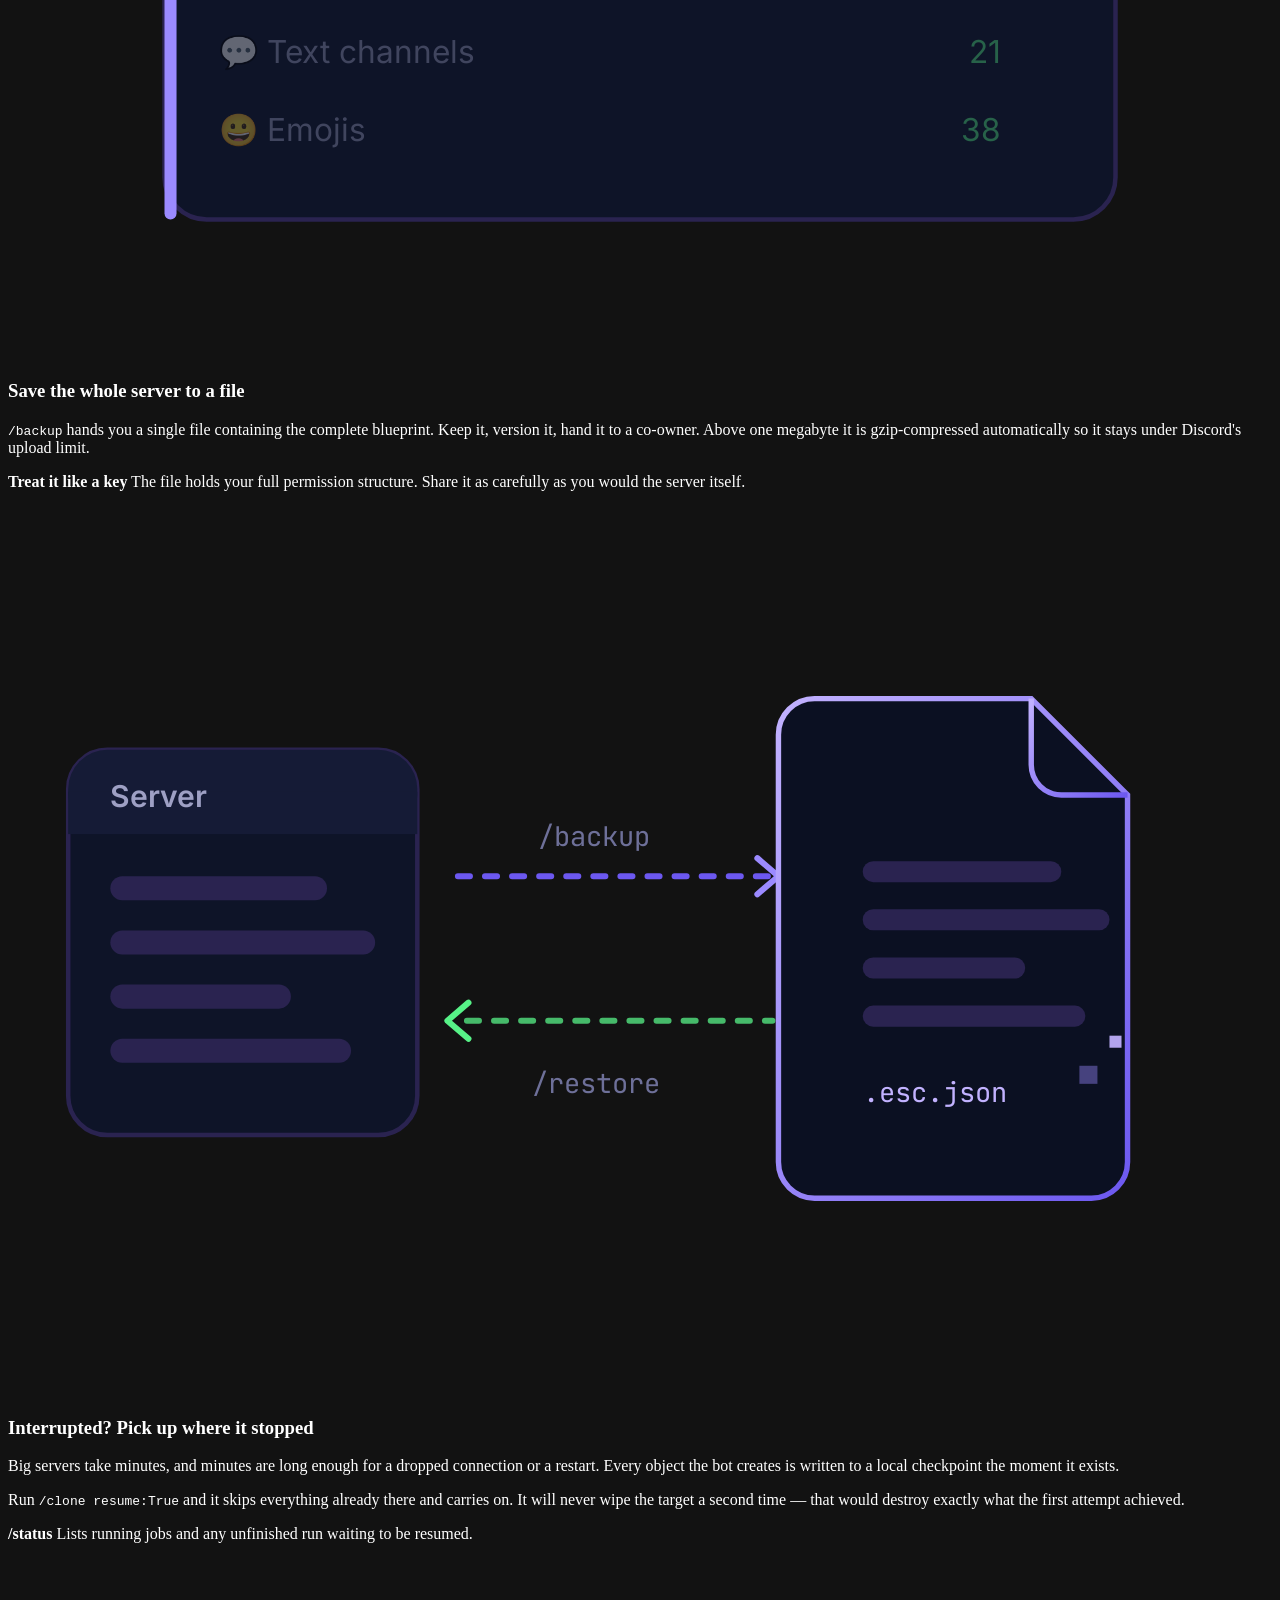
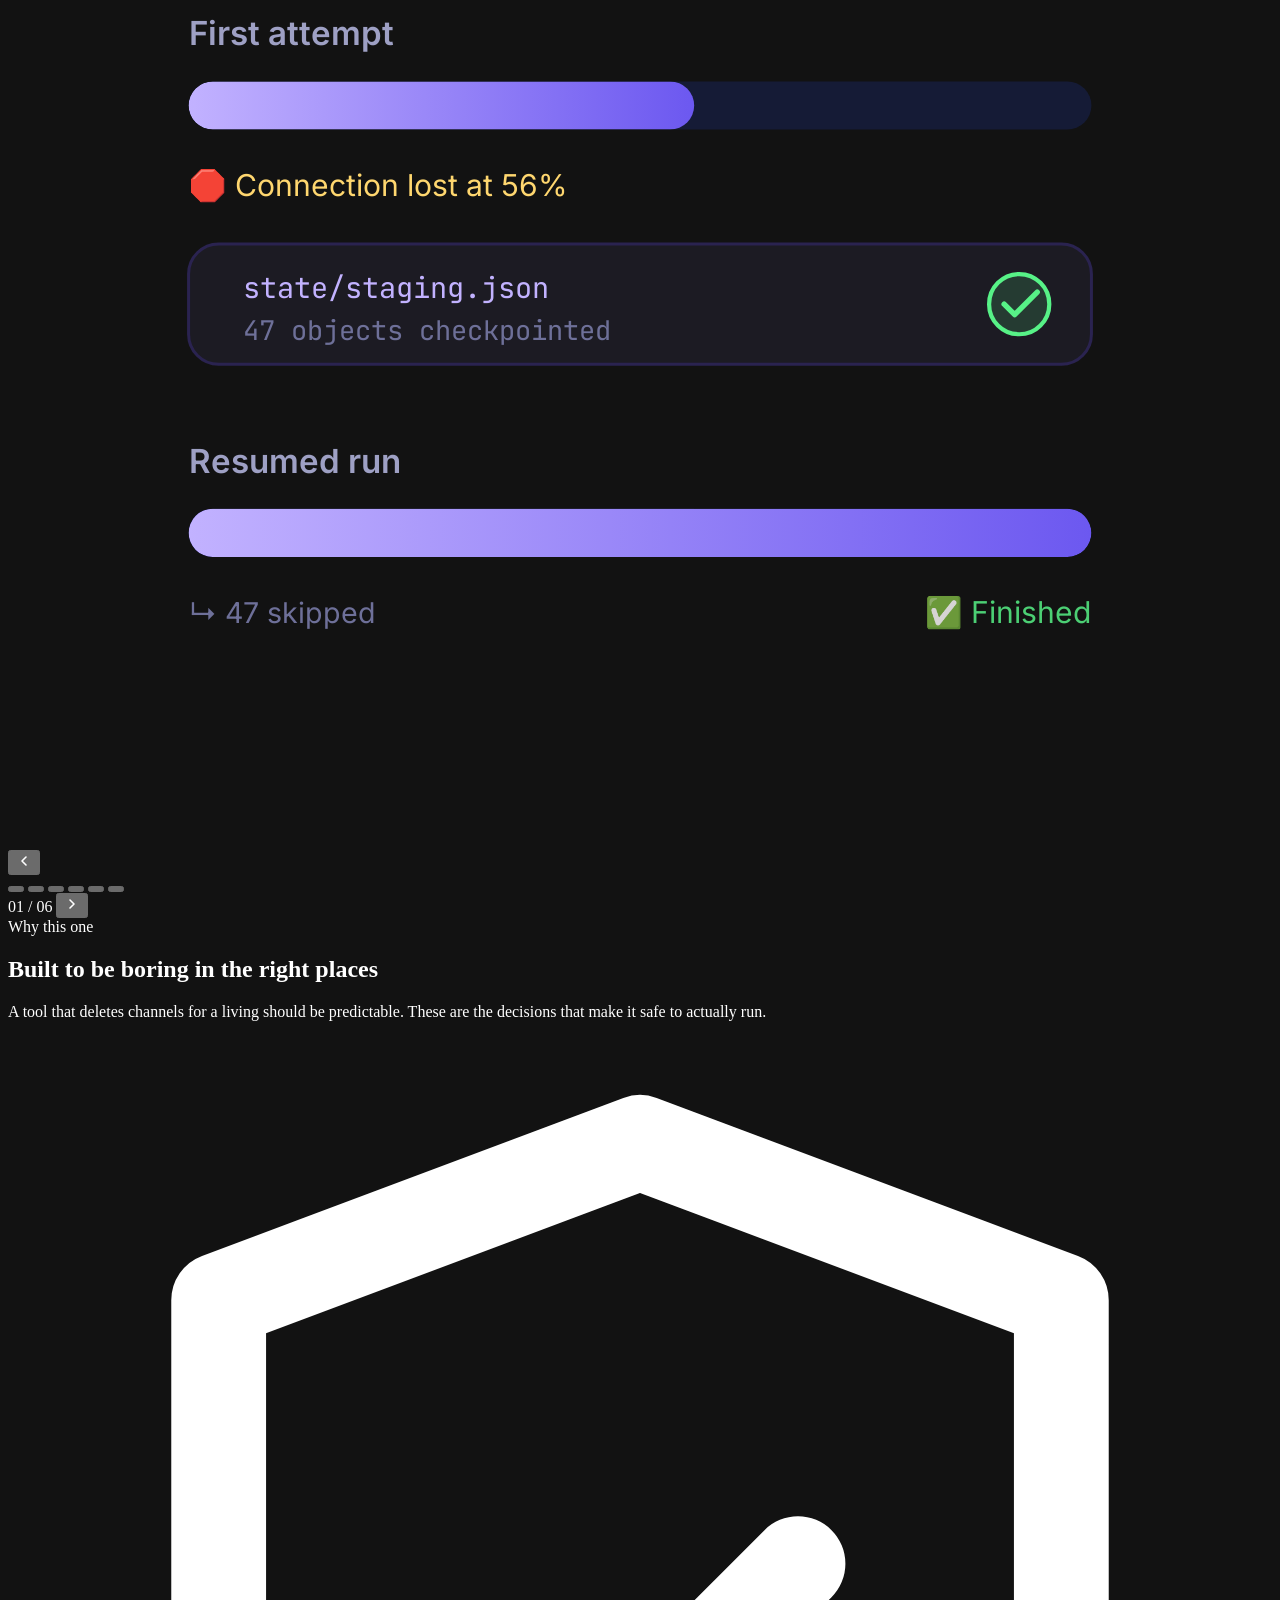
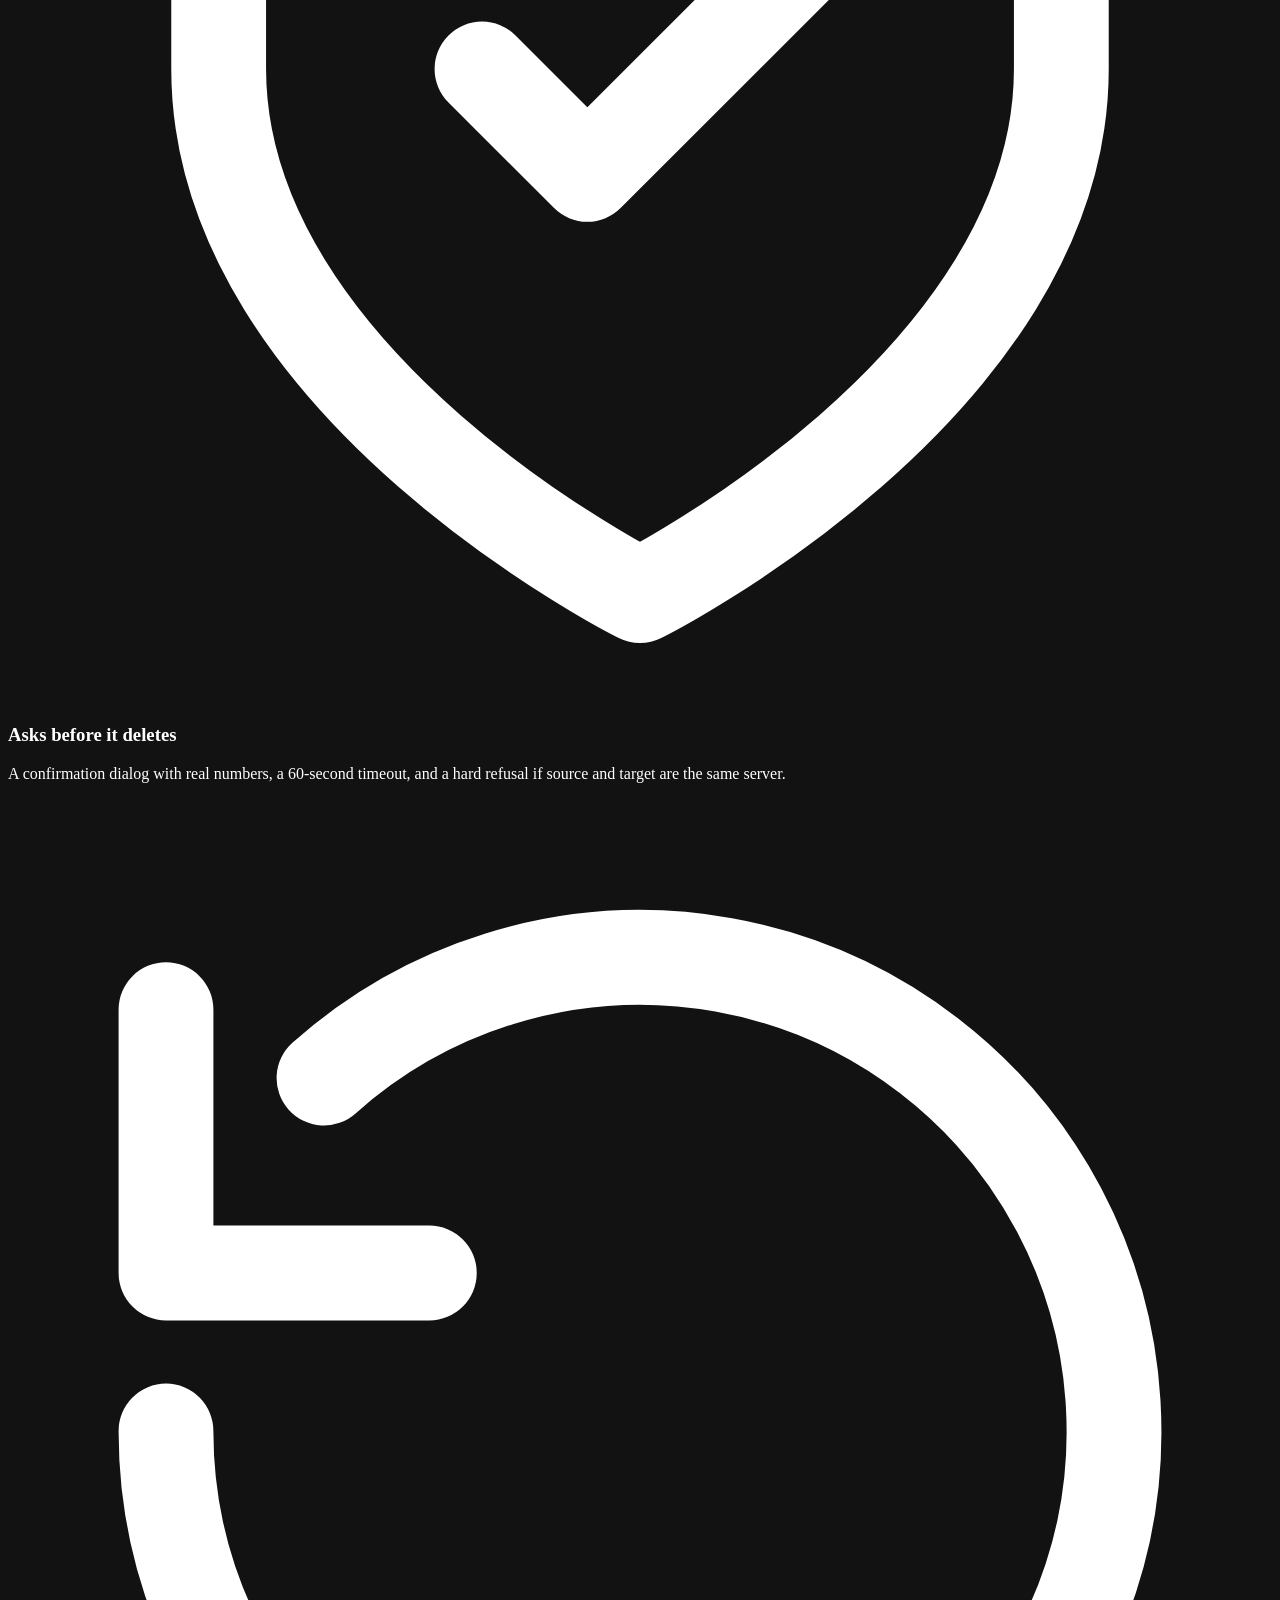
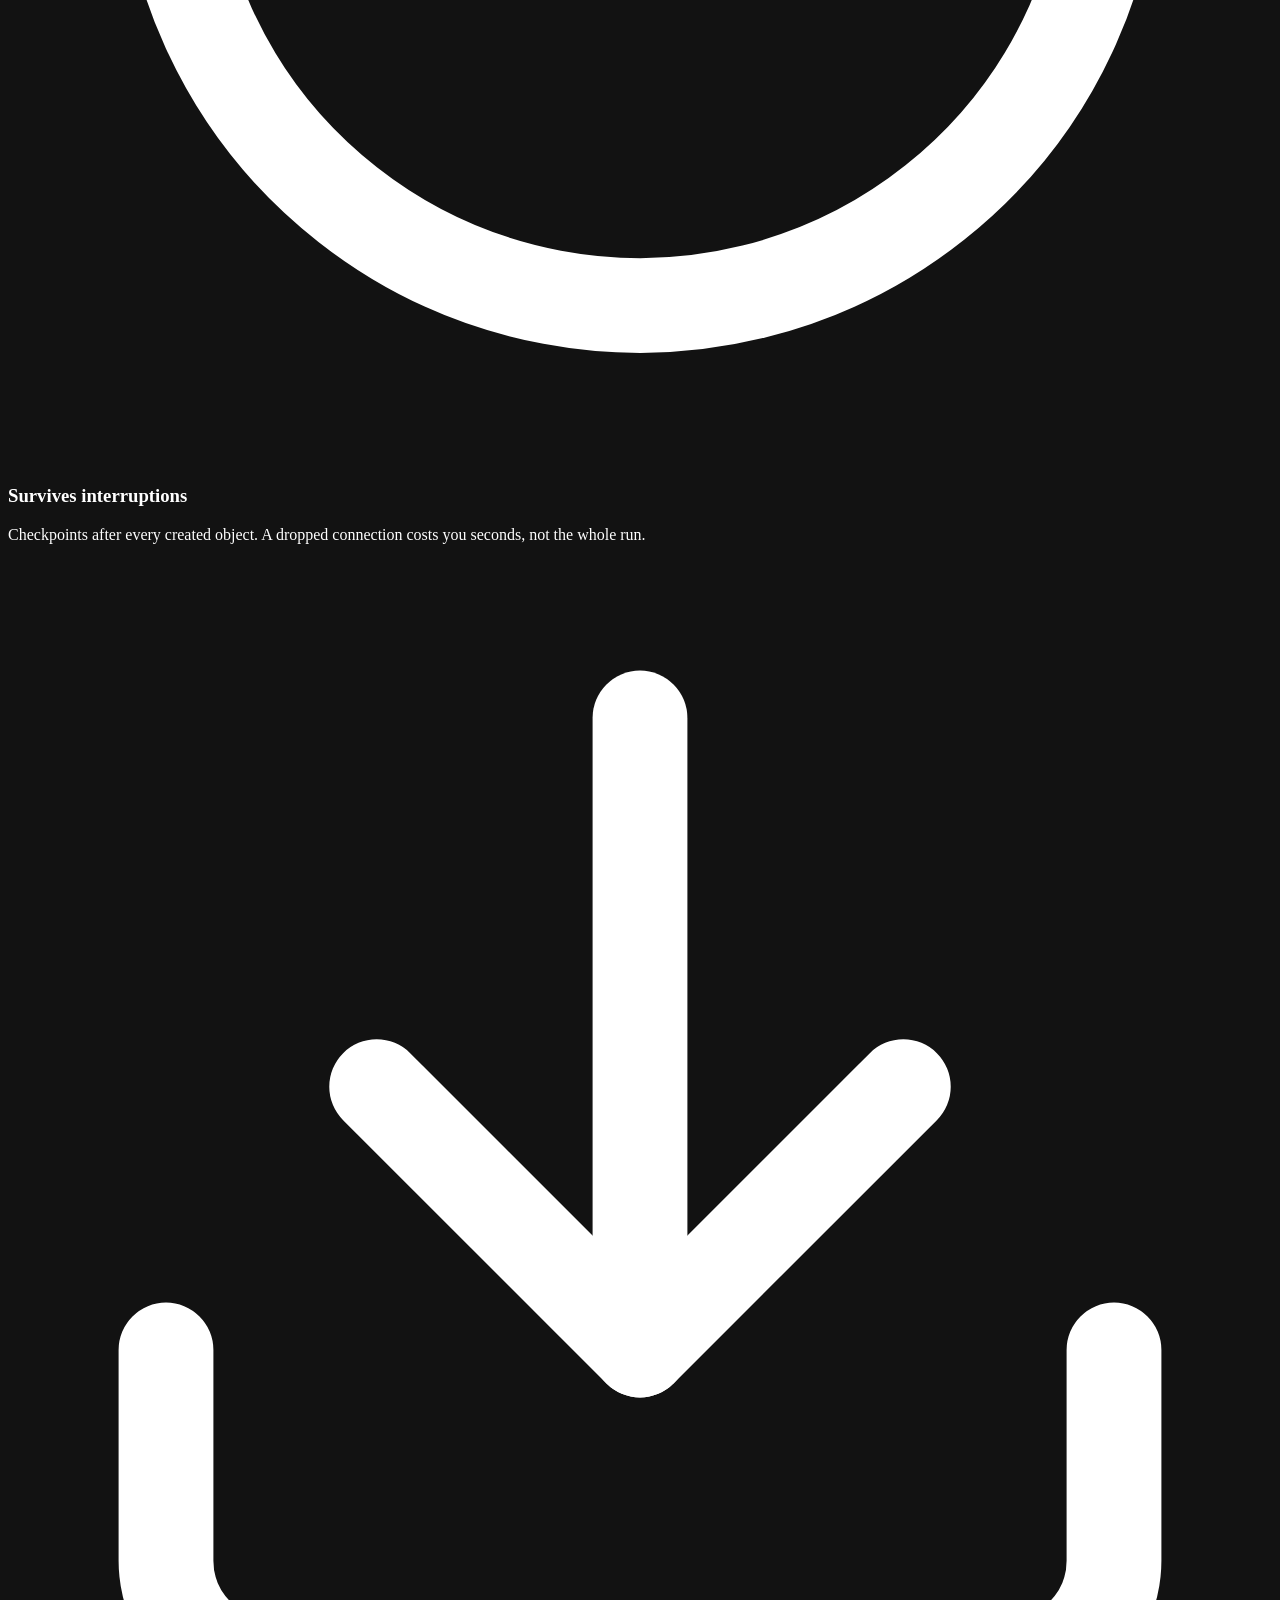
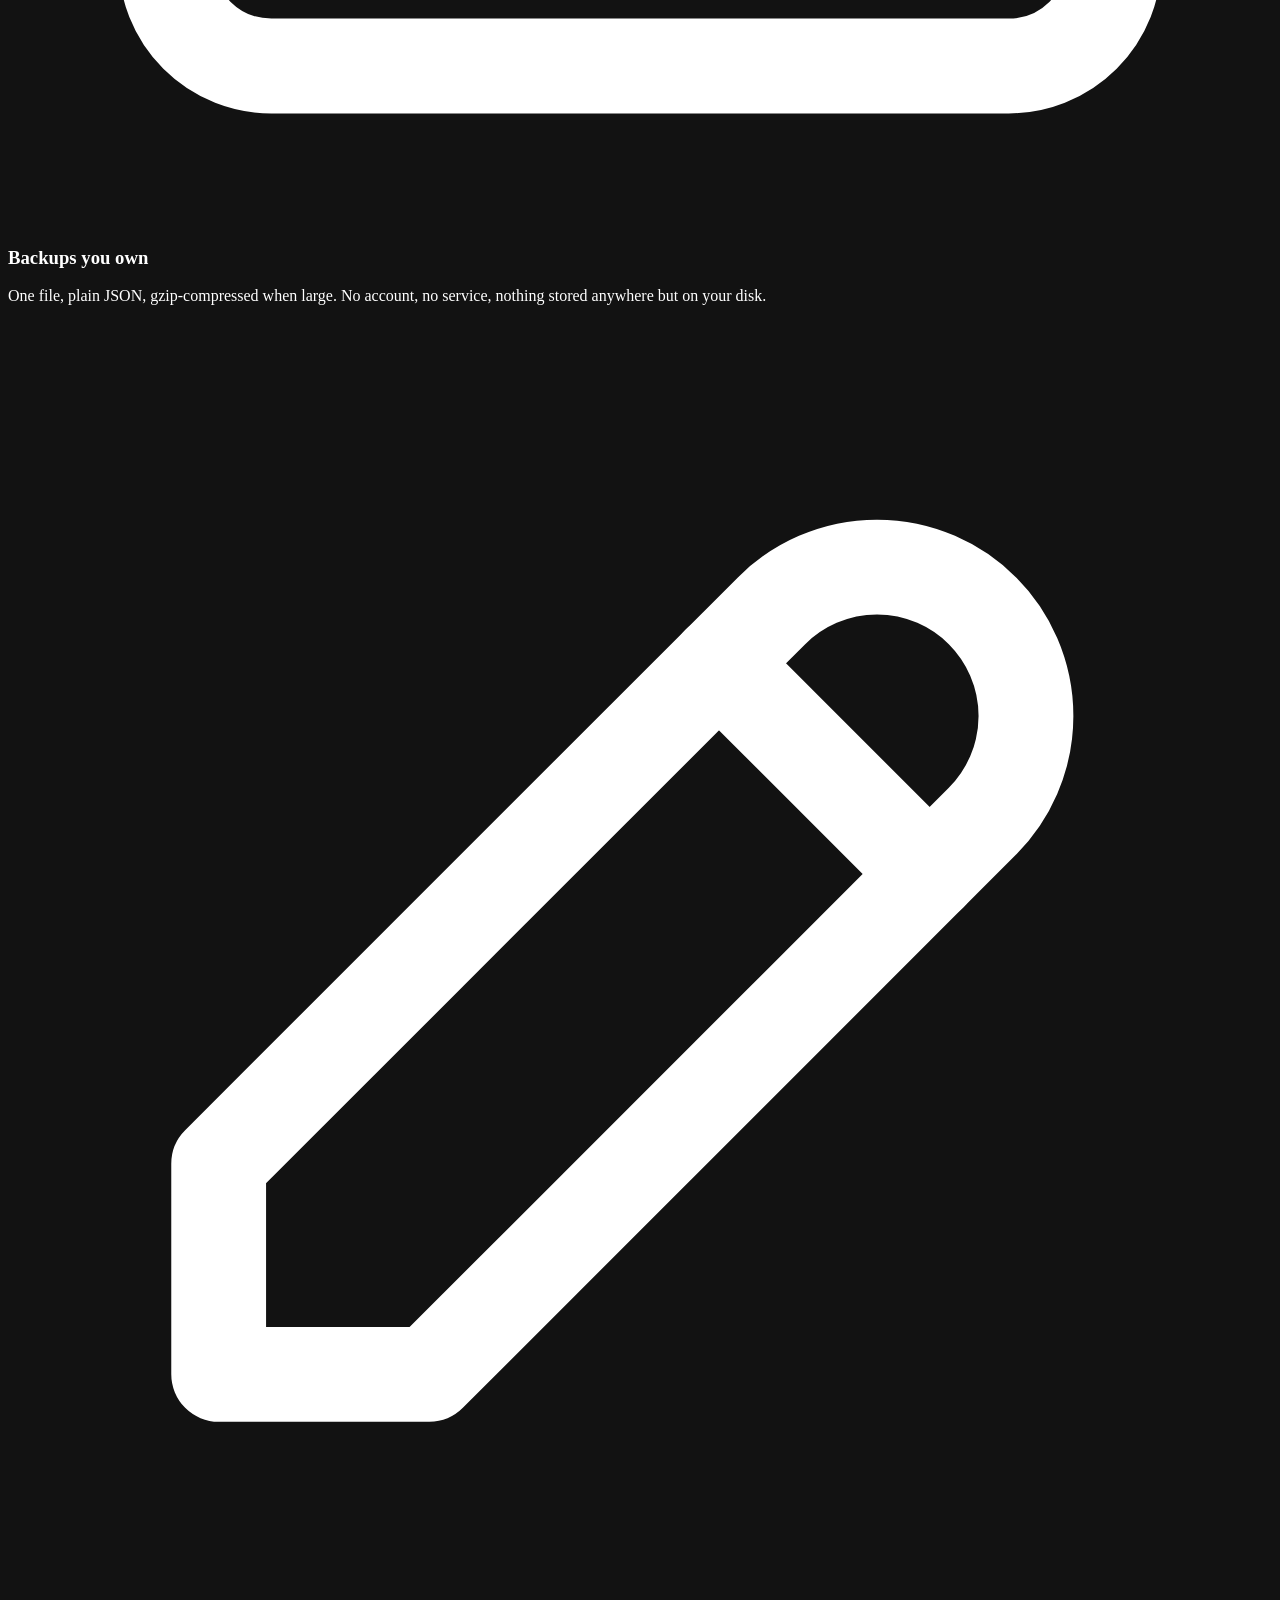
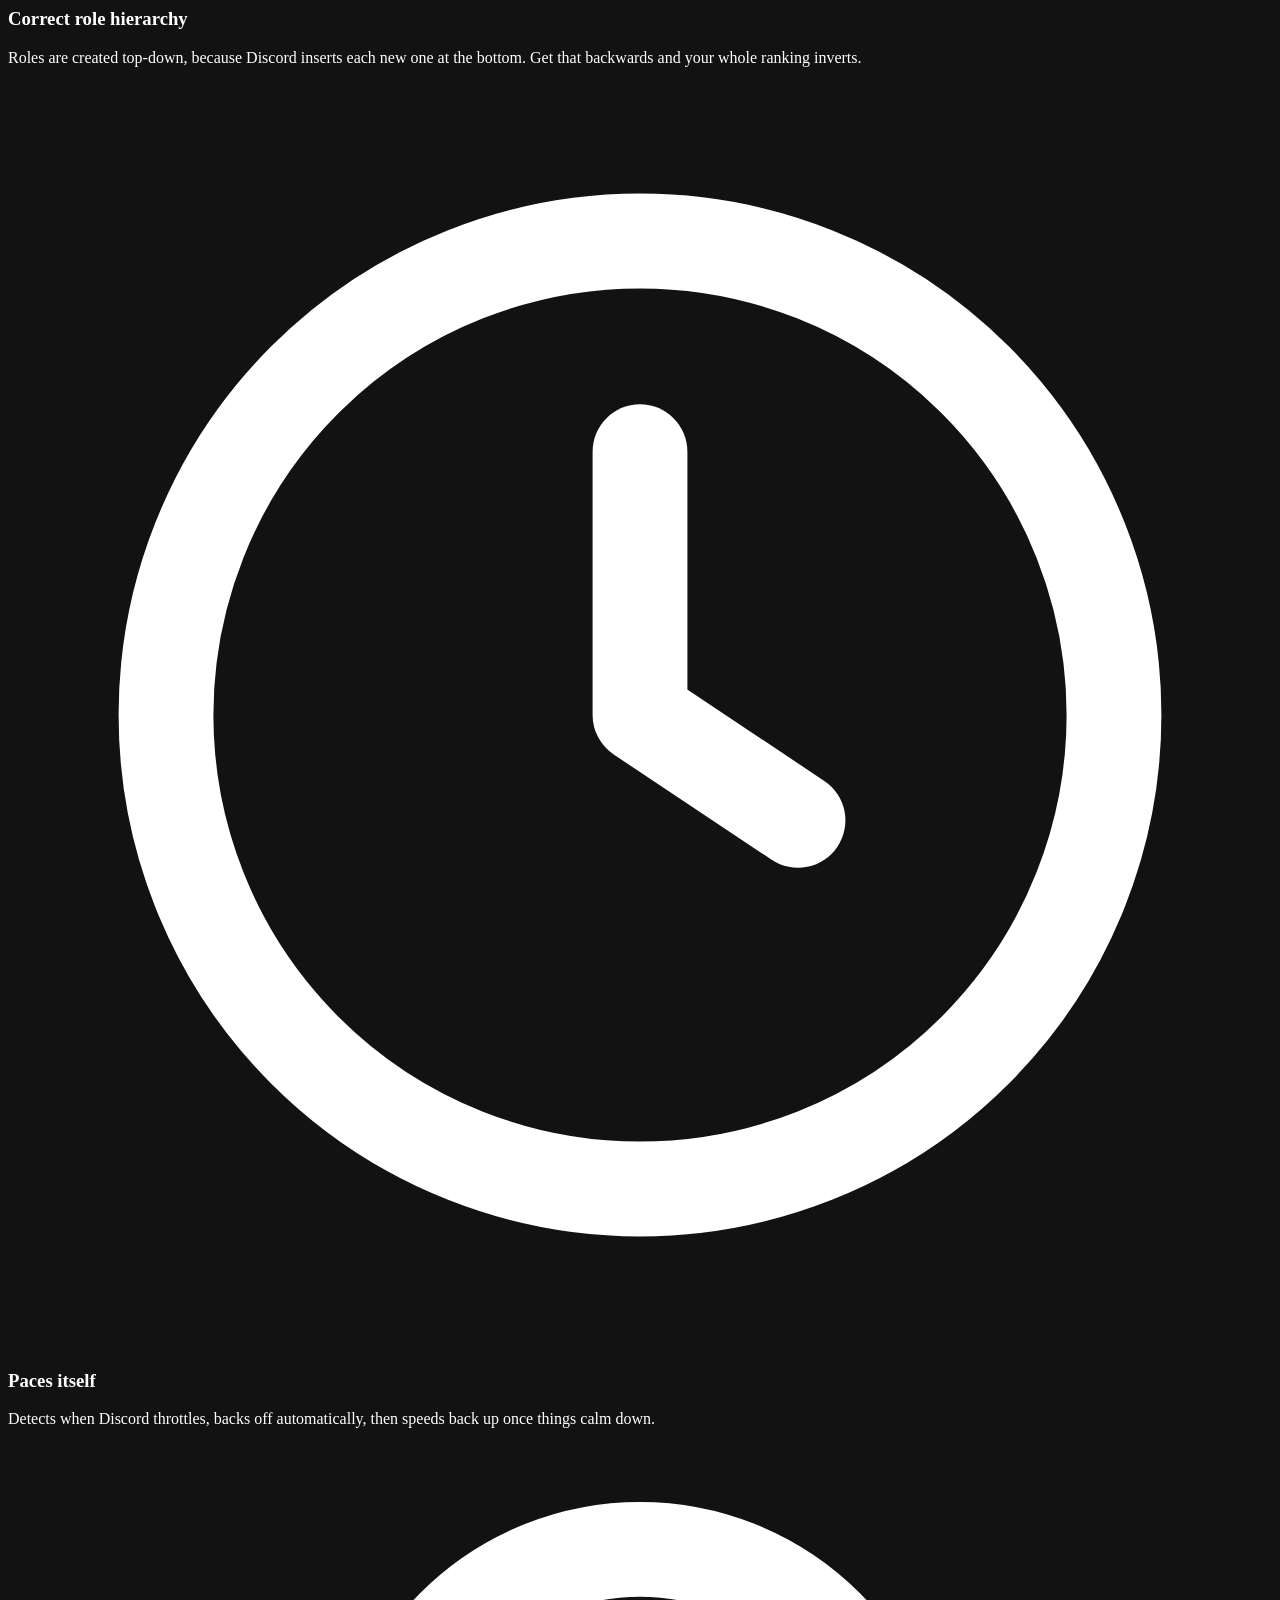
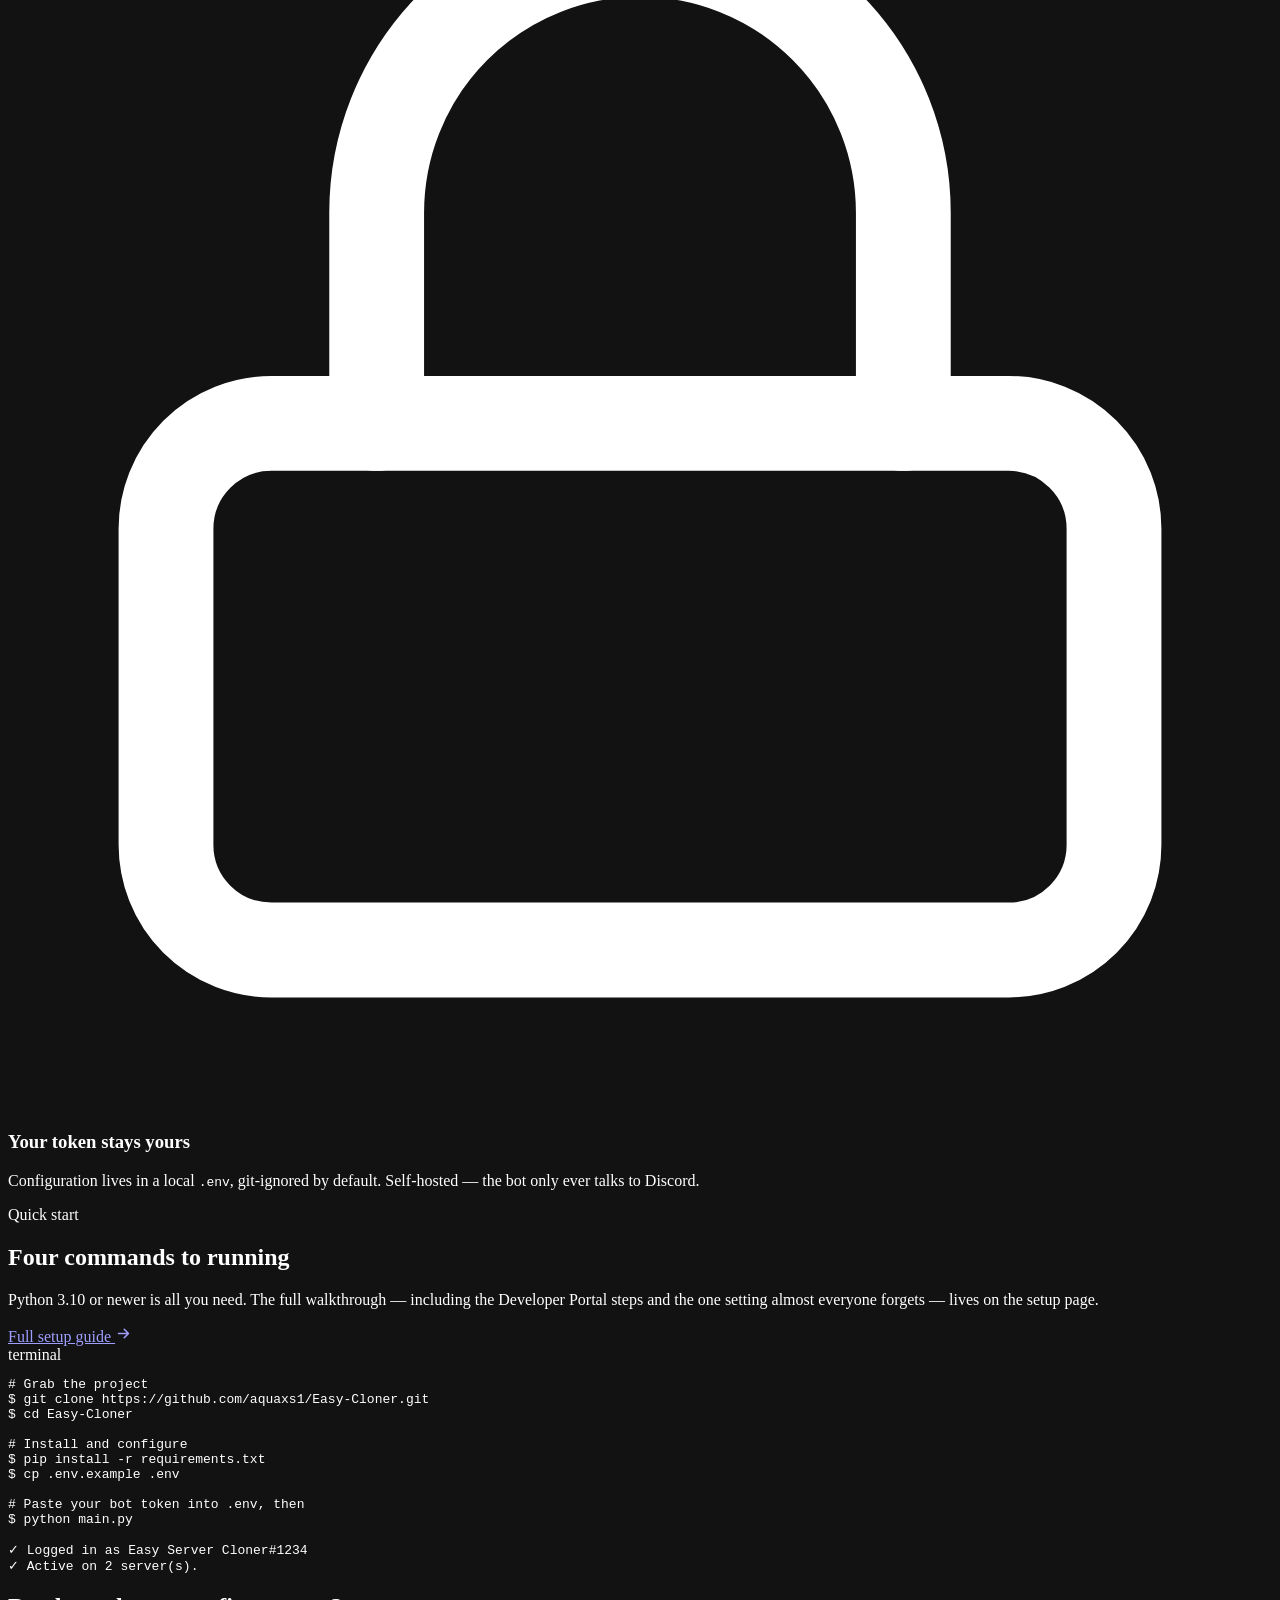
==== commit 5f14e67d: "Add canonical URLs, a CSP, the colour scheme and fix two mobile overflows Canonical: every page gets" ====
--- a/site/index.html
+++ b/site/index.html
@@ -3,6 +3,7 @@
 <head>
 <meta charset="utf-8">
 <meta name="viewport" content="width=device-width, initial-scale=1">
+<meta name="color-scheme" content="dark">
 <title>Easy Server Cloner — Clone any Discord server in minutes</title>
 <meta name="description" content="A Discord bot that copies a server's full structure — roles, categories, channels, permissions, emojis and stickers — with backups, live progress and resume after interruption.">
 <meta name="theme-color" content="#070A16">
@@ -13,6 +14,7 @@
 <meta property="og:description" content="Copy a Discord server's full structure — roles, channels, permissions, emojis — with backups, live progress and resume.">
 <meta property="og:image" content="https://easy-cloner.vercel.app/assets/img/og-image.png">
 <meta property="og:url" content="https://easy-cloner.vercel.app/">
+<link rel="canonical" href="https://easy-cloner.vercel.app/">
 <meta property="og:image:width" content="1200">
 <meta property="og:image:height" content="630">
 <meta name="twitter:card" content="summary_large_image">
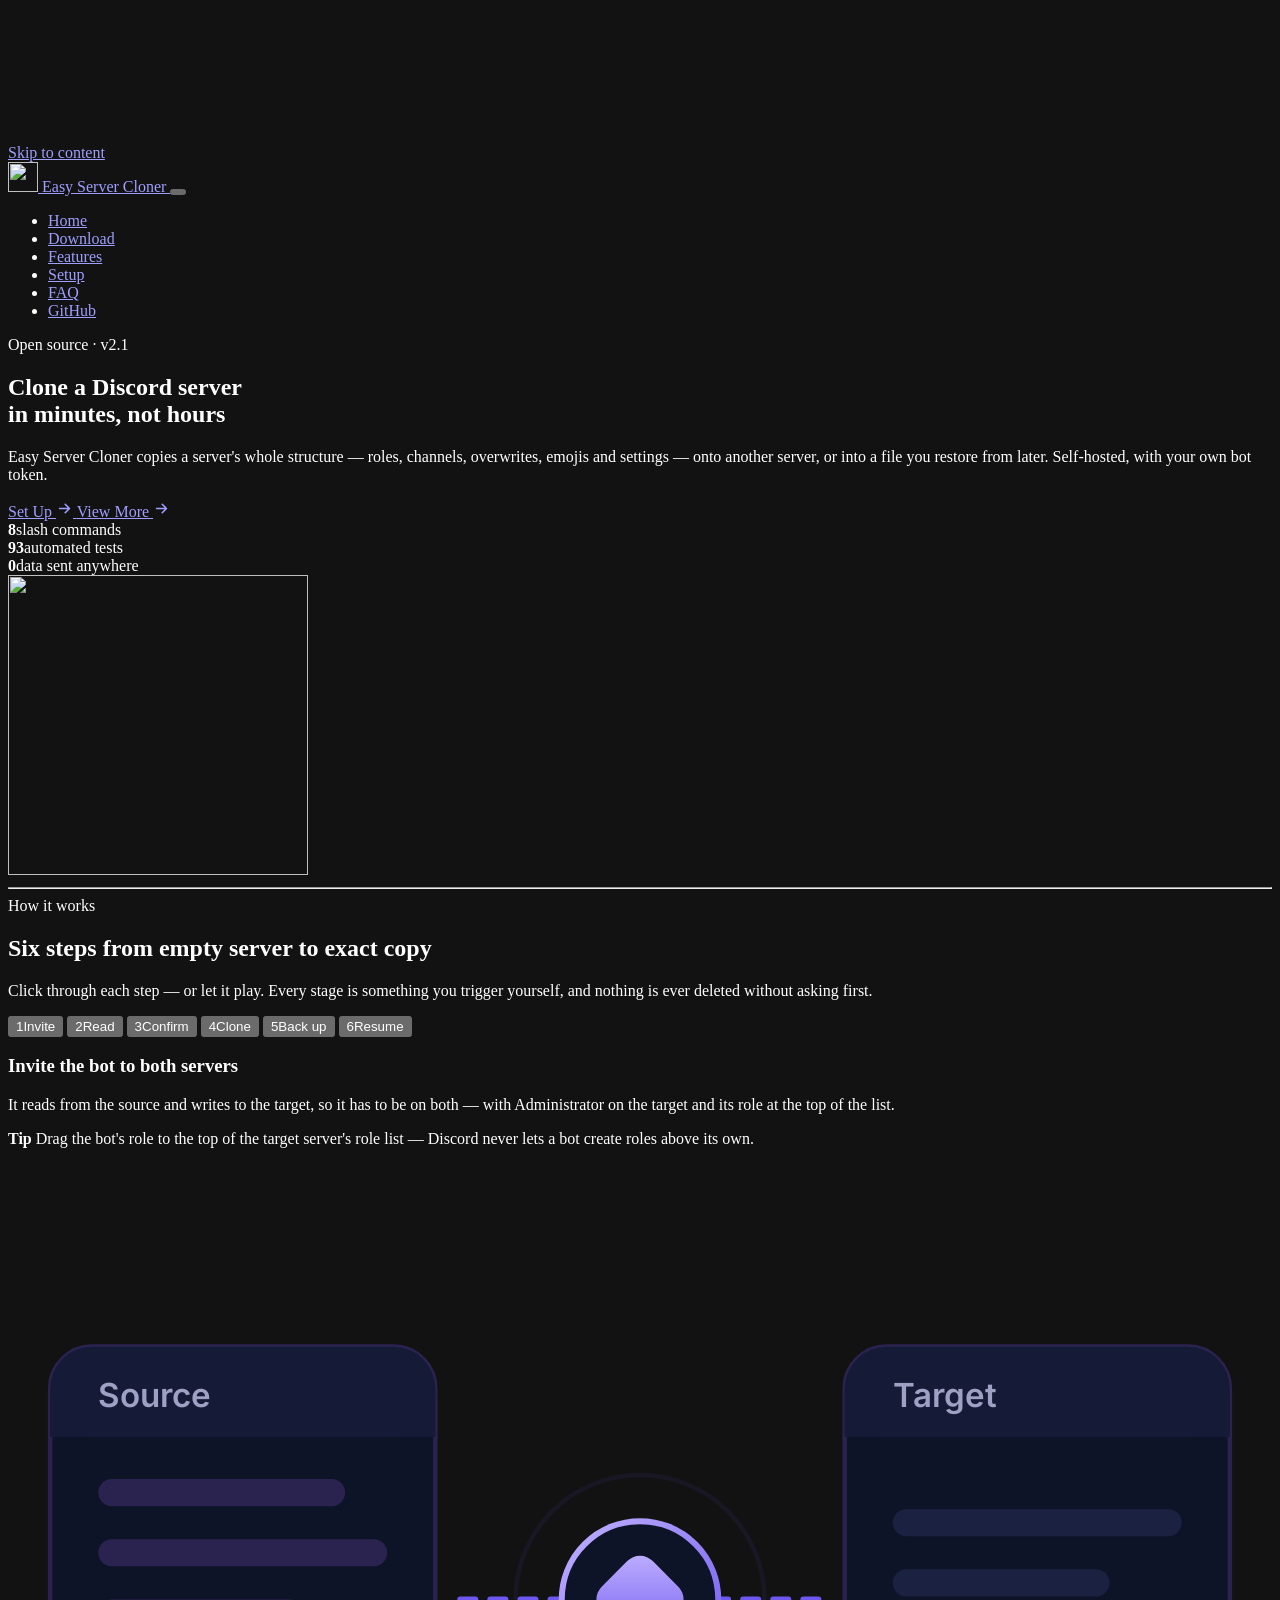
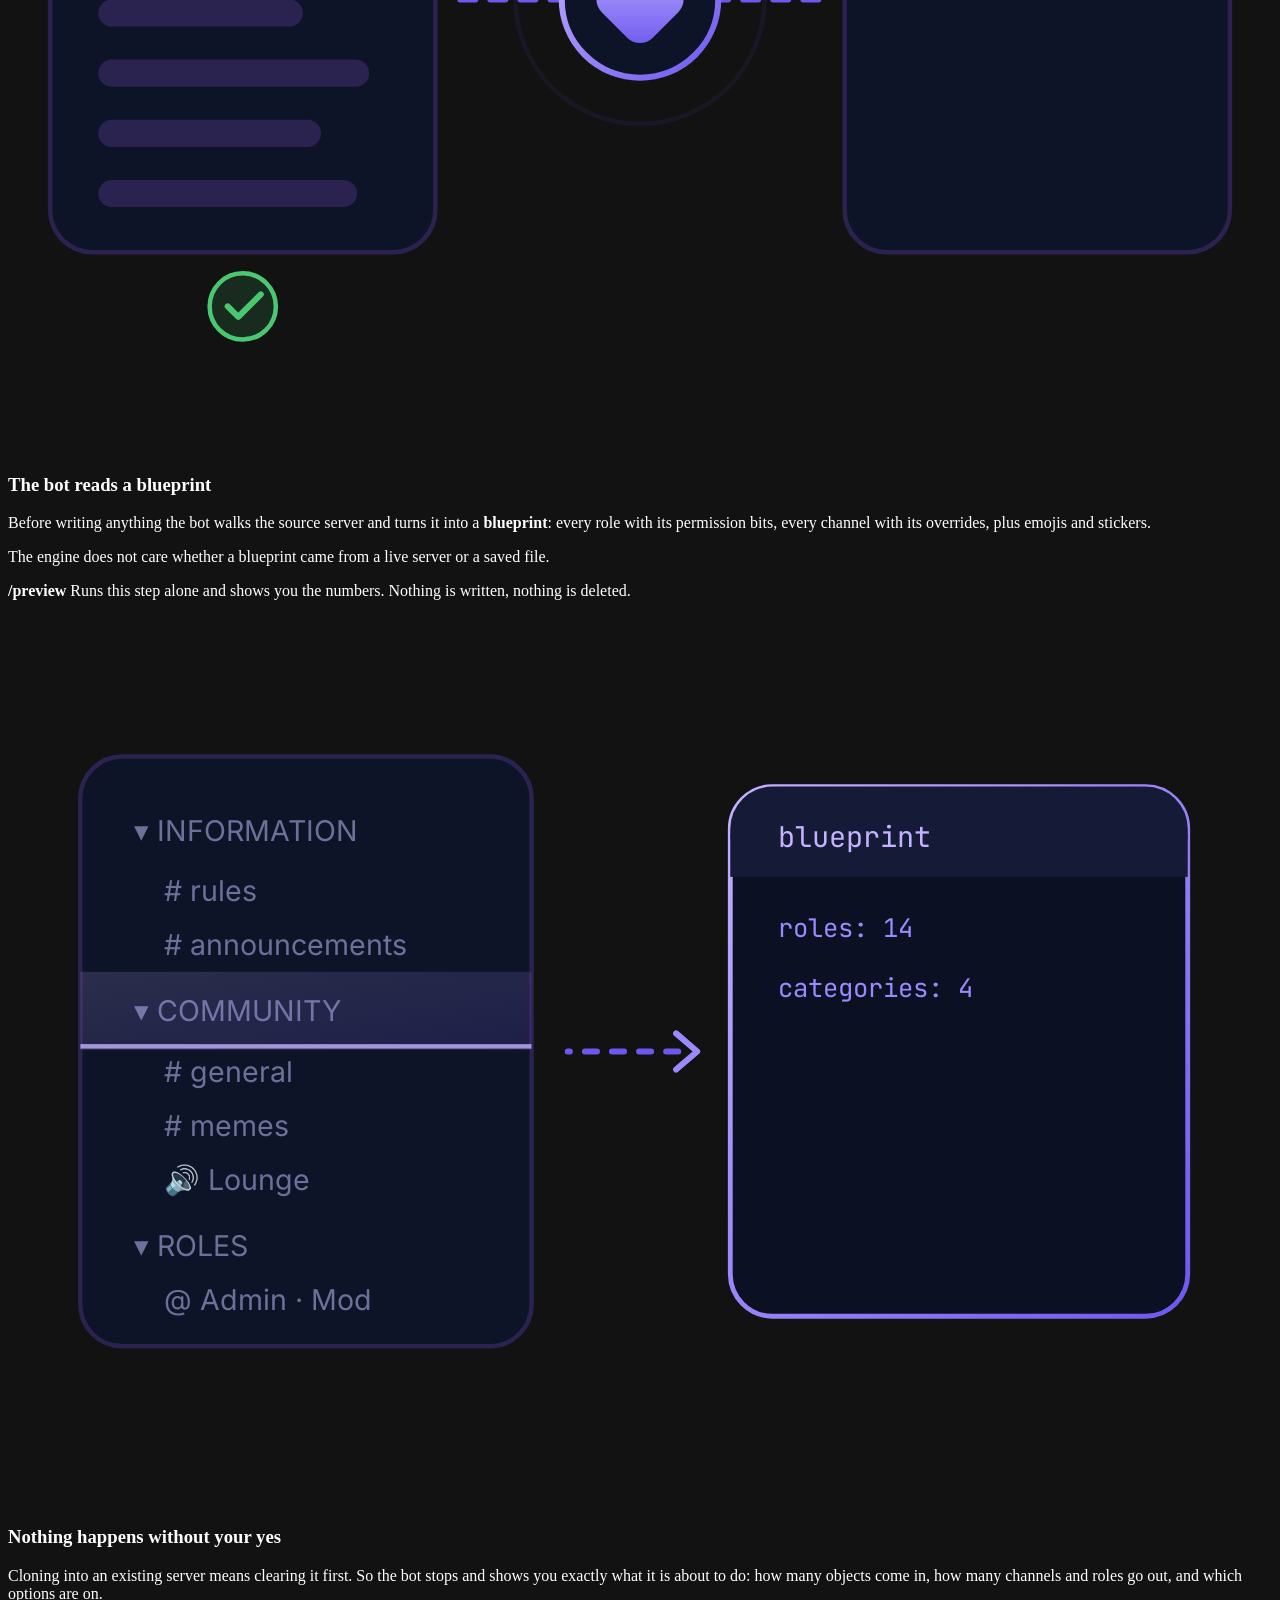
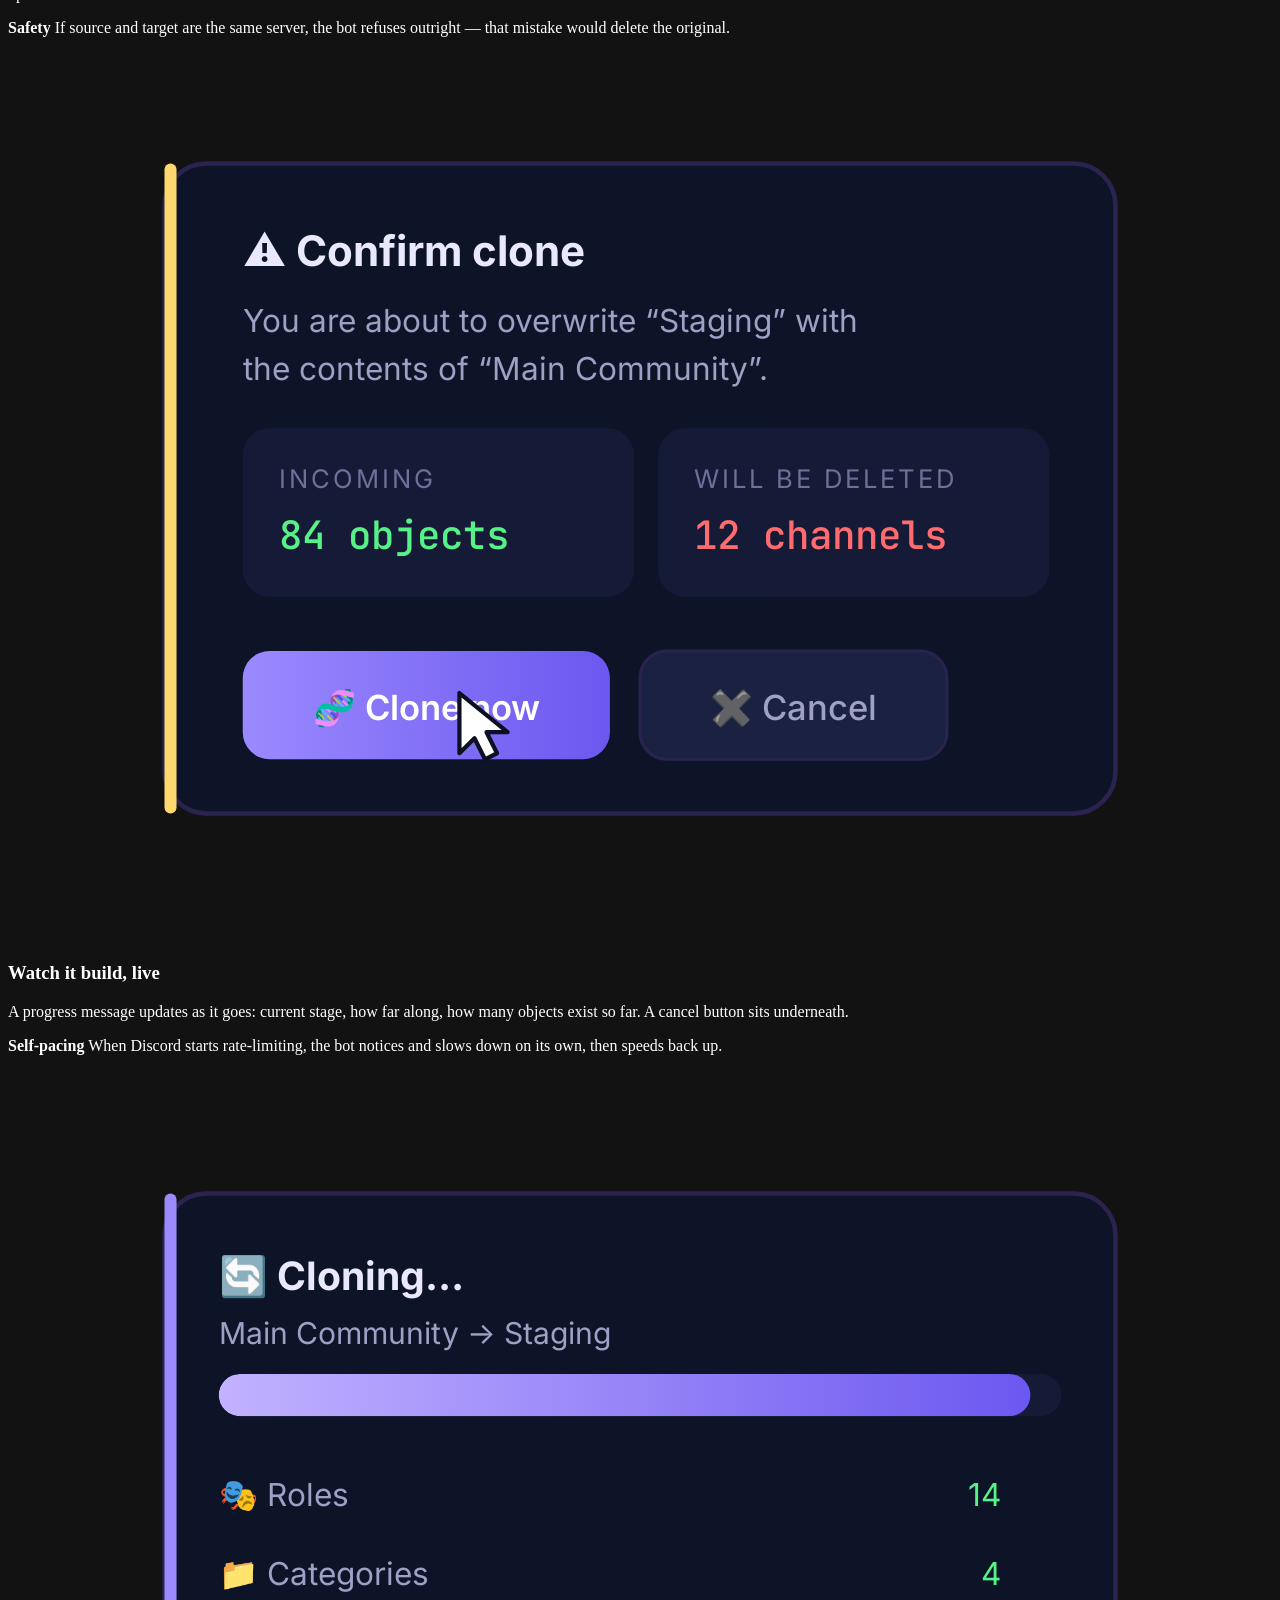
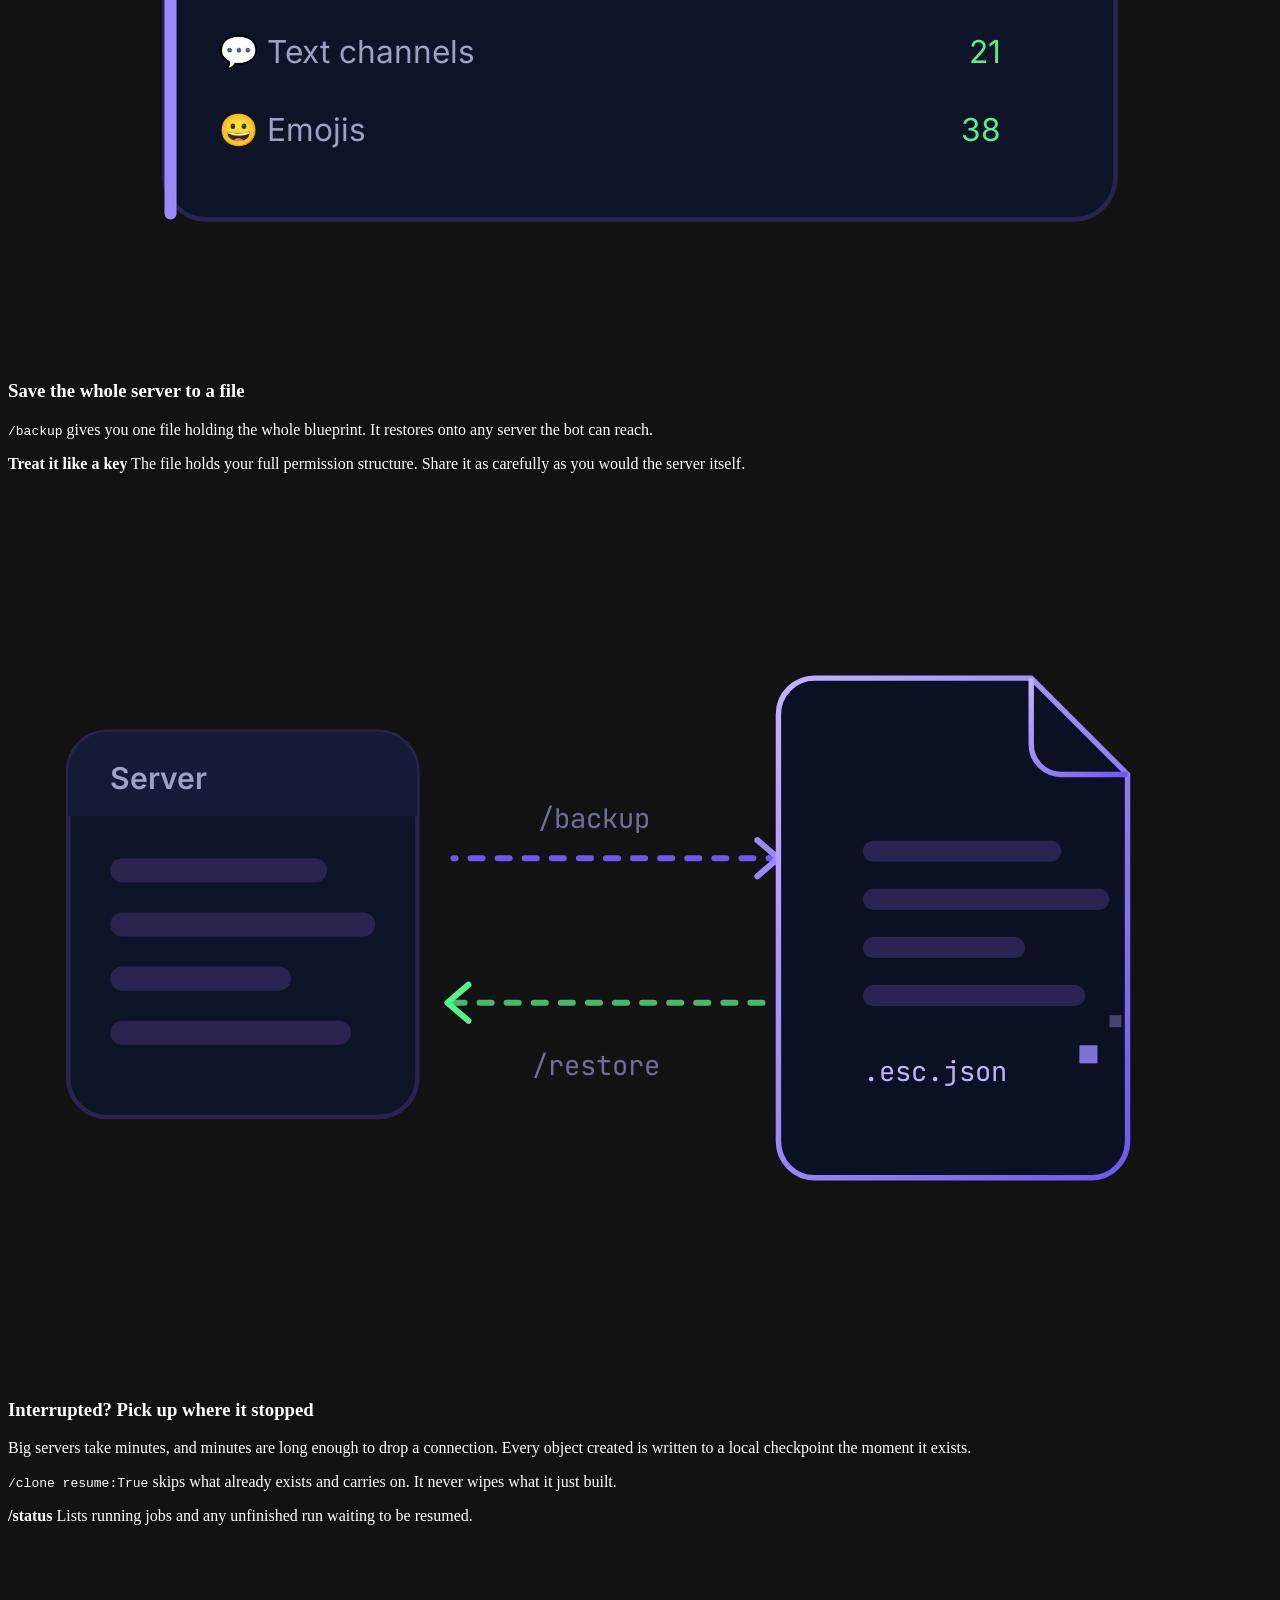
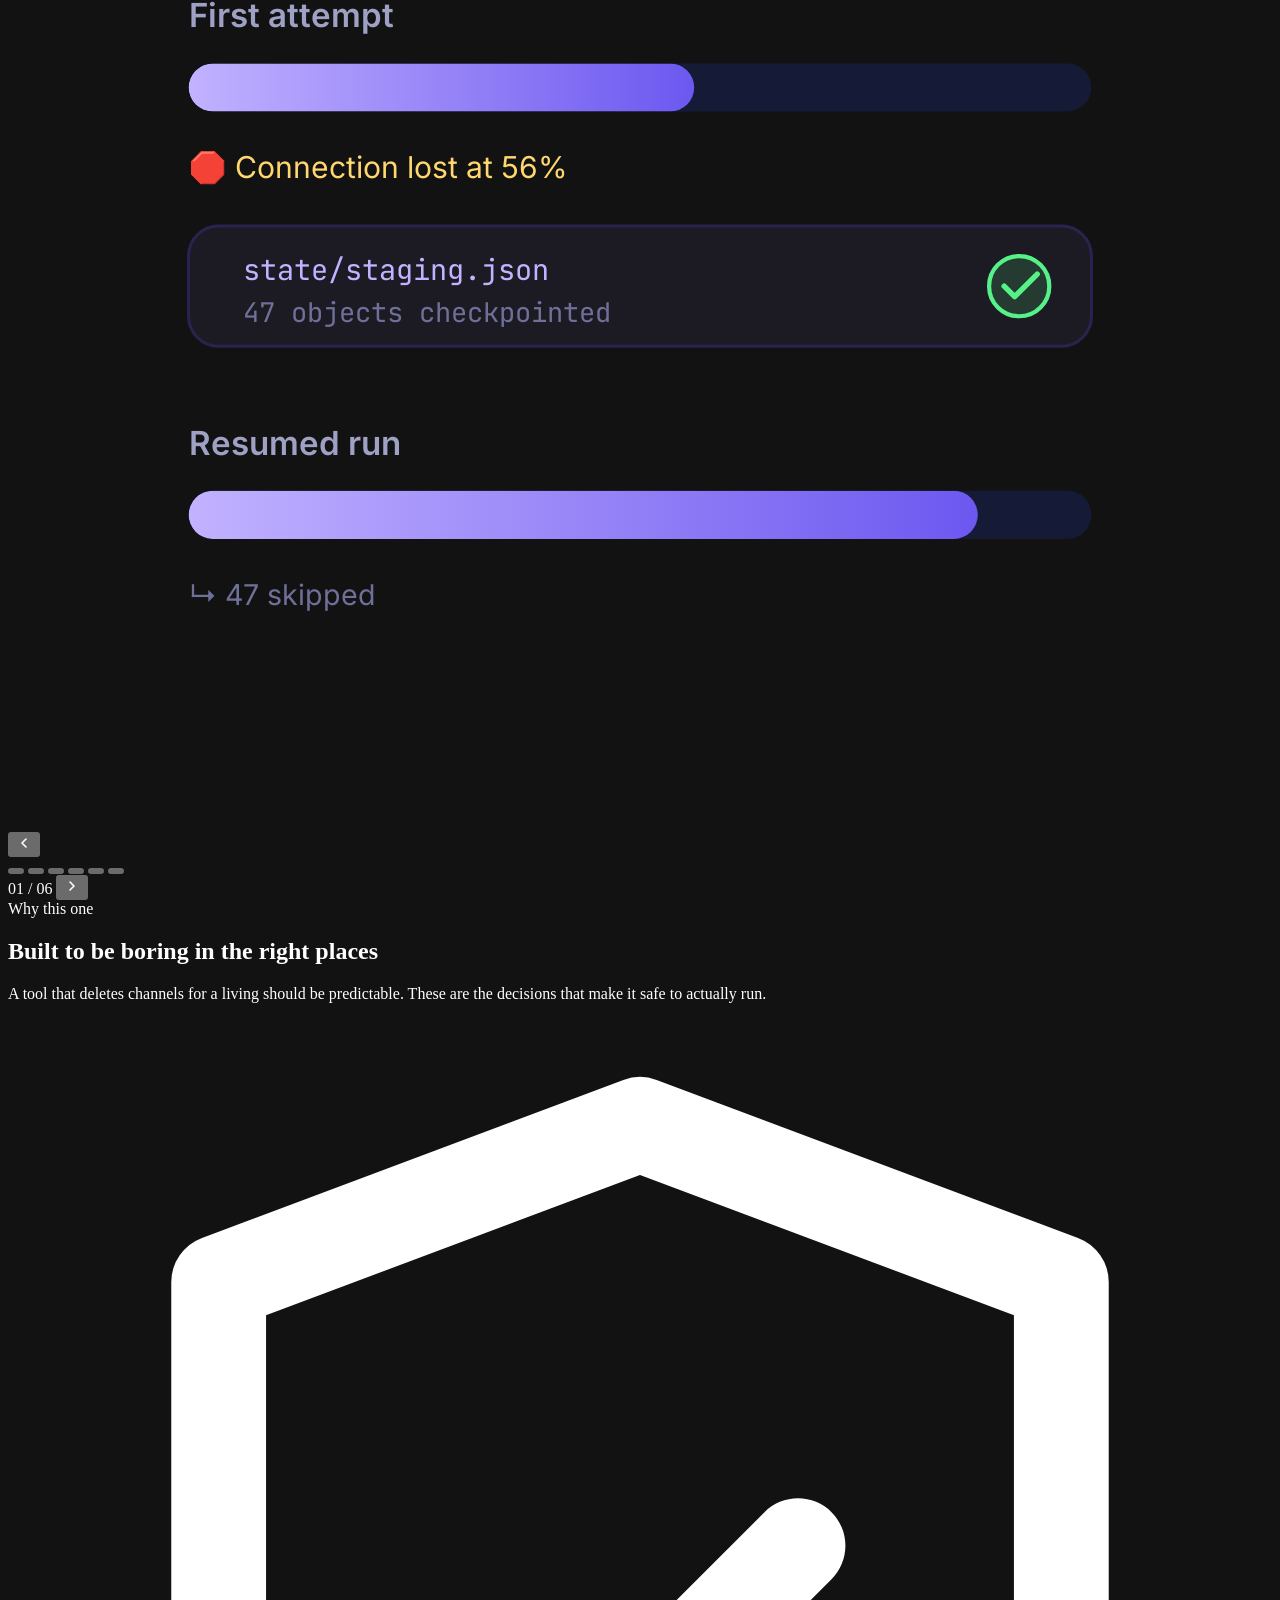
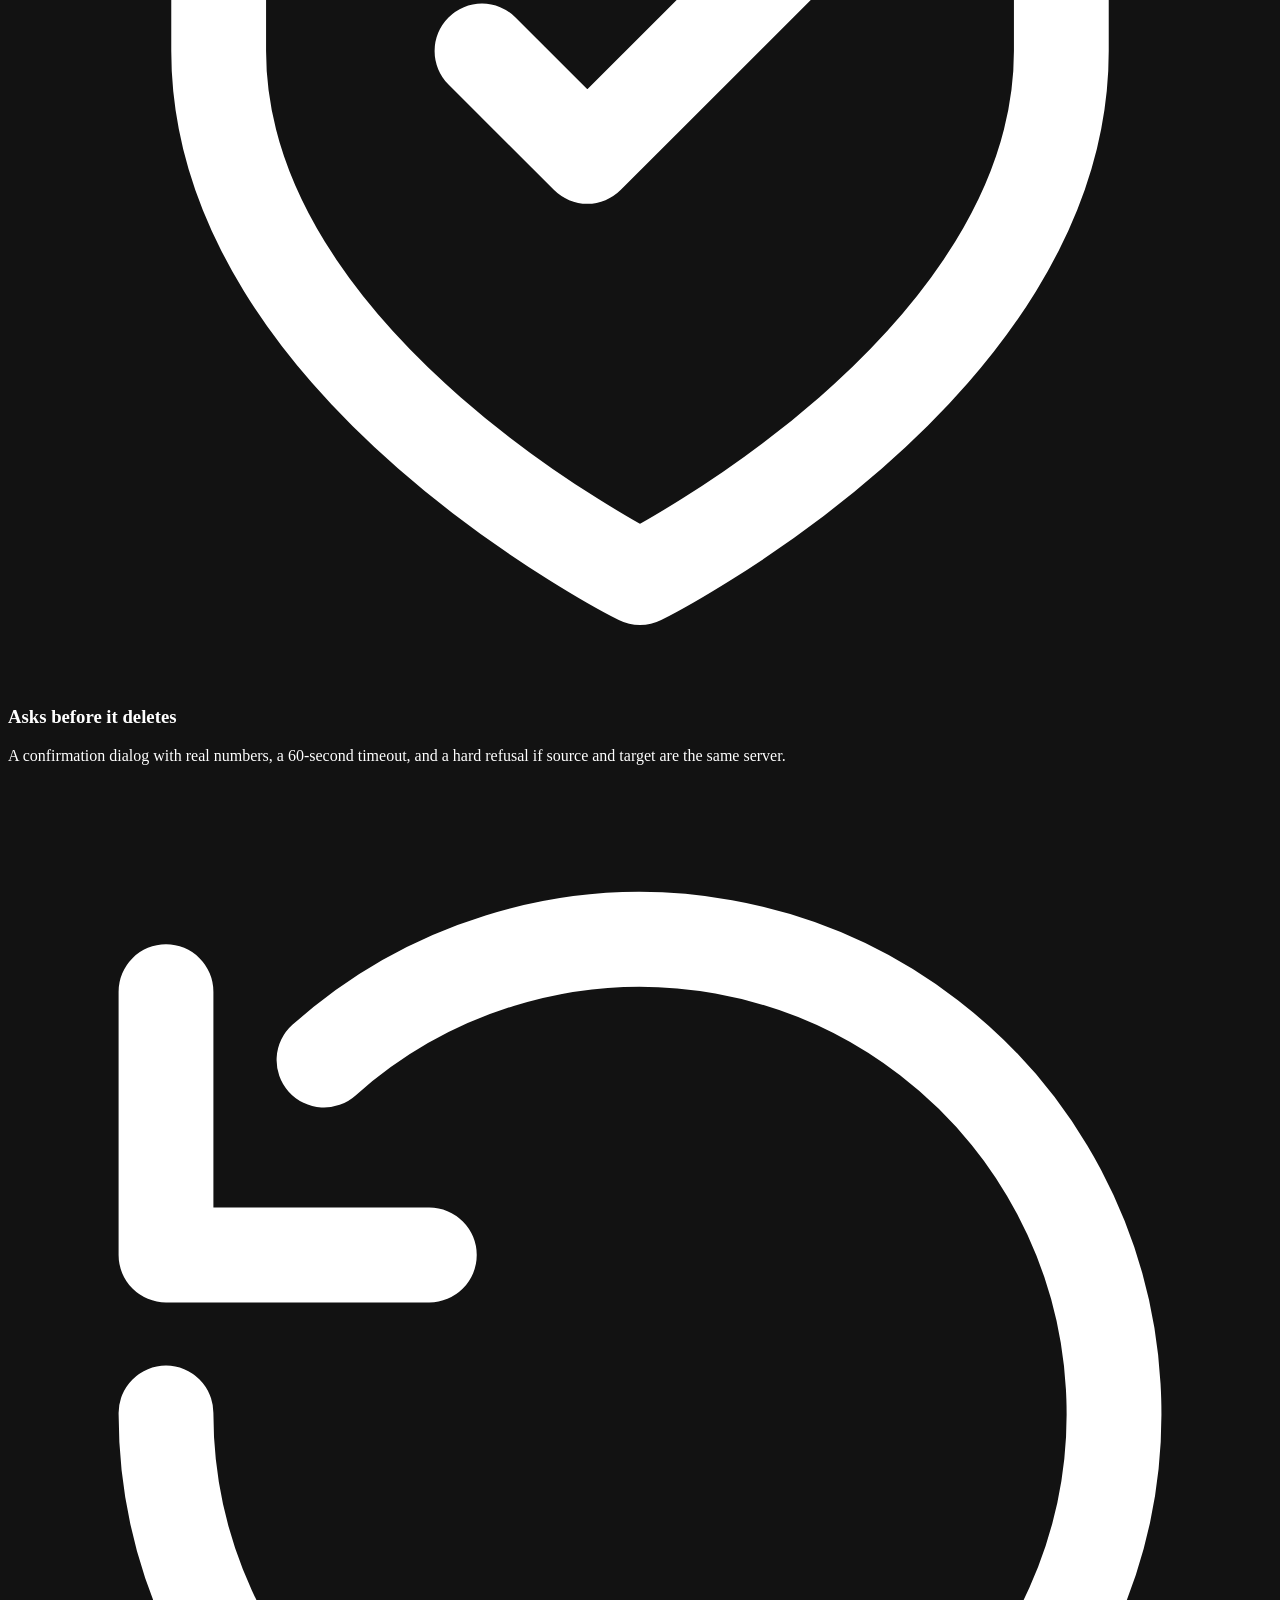
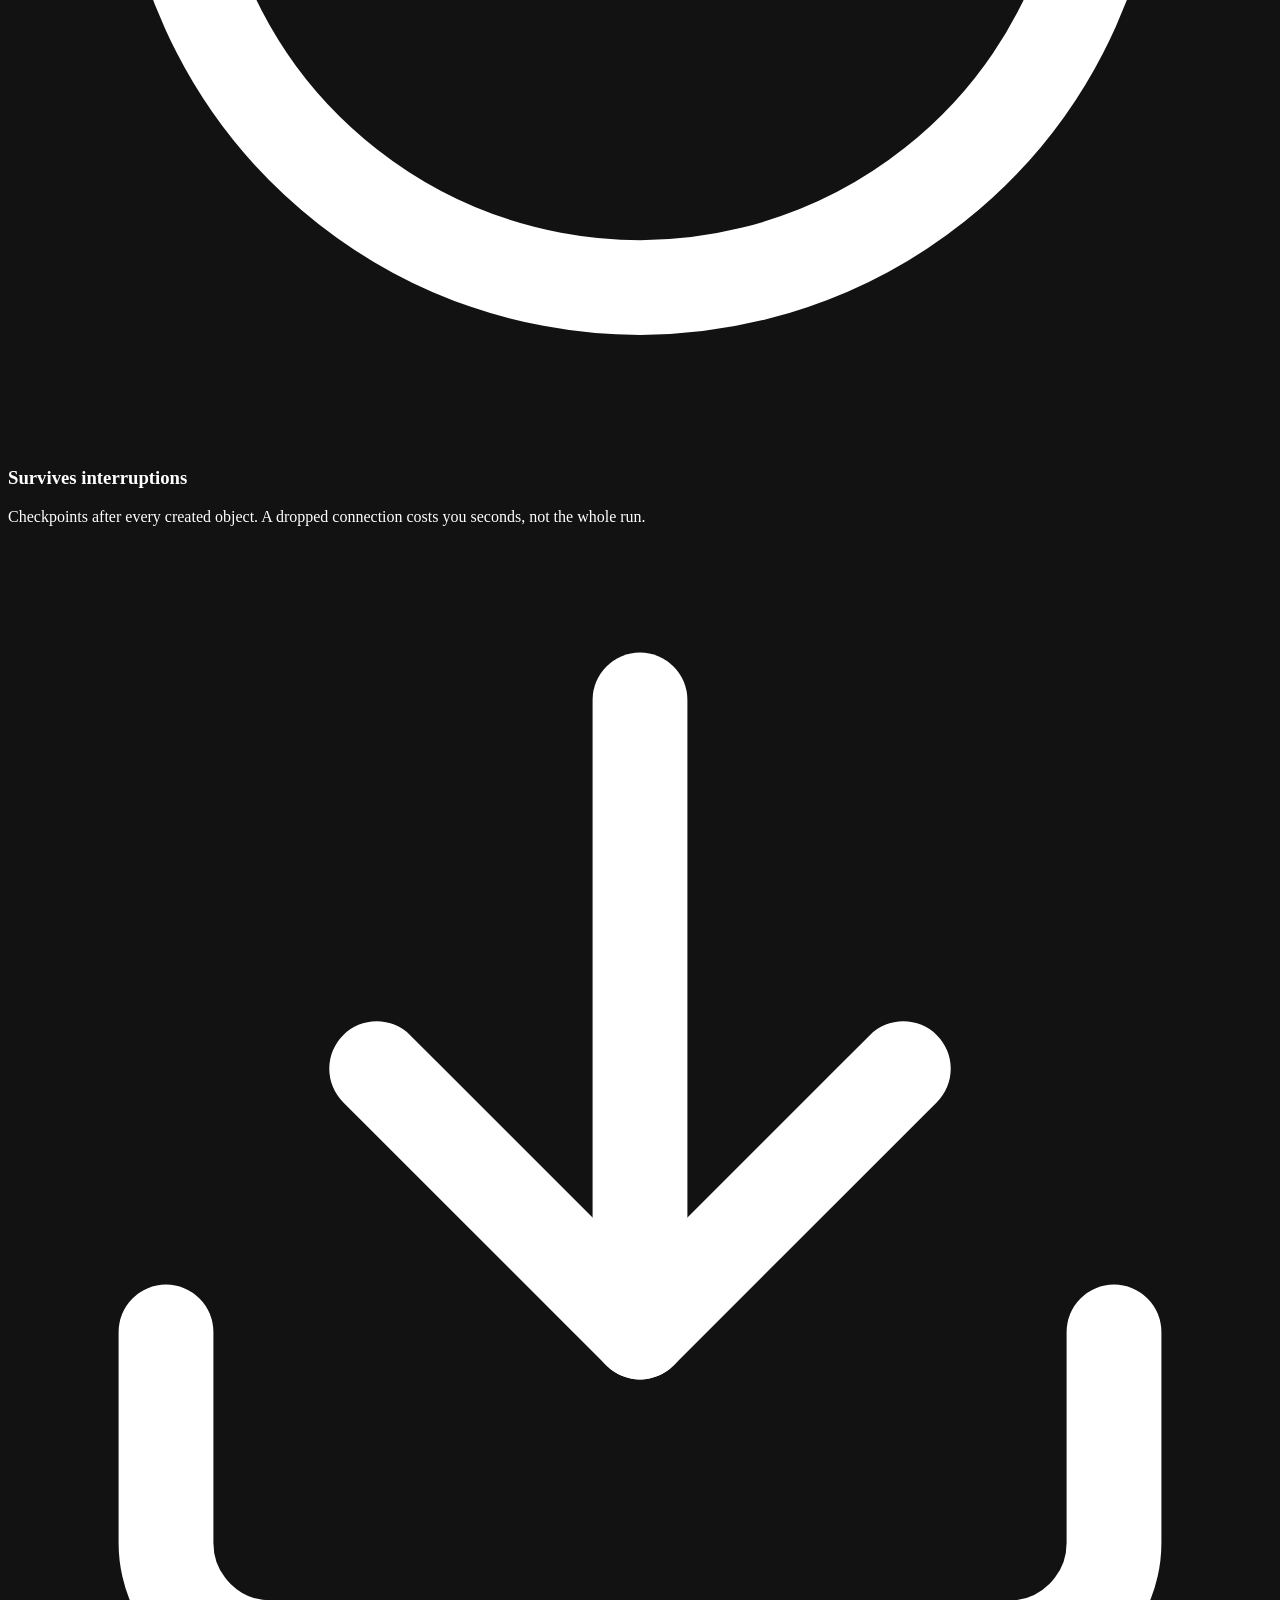
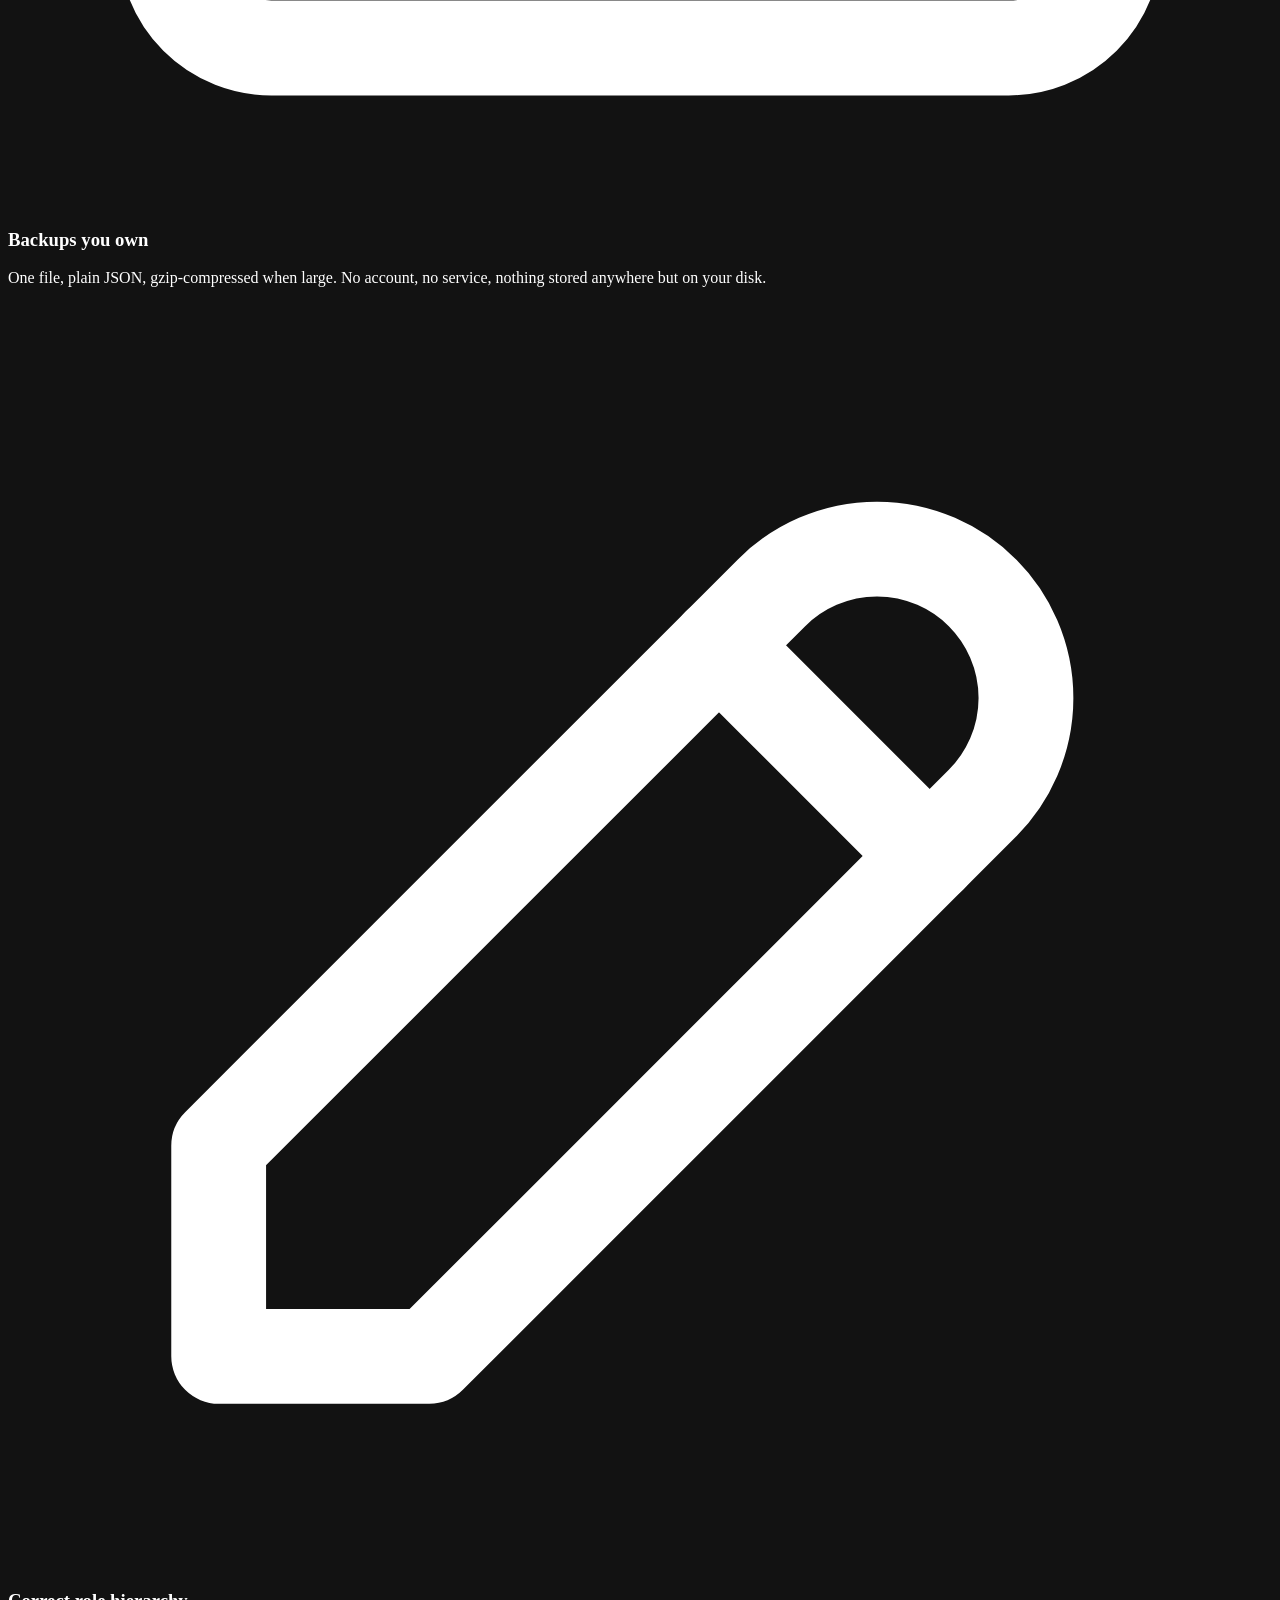
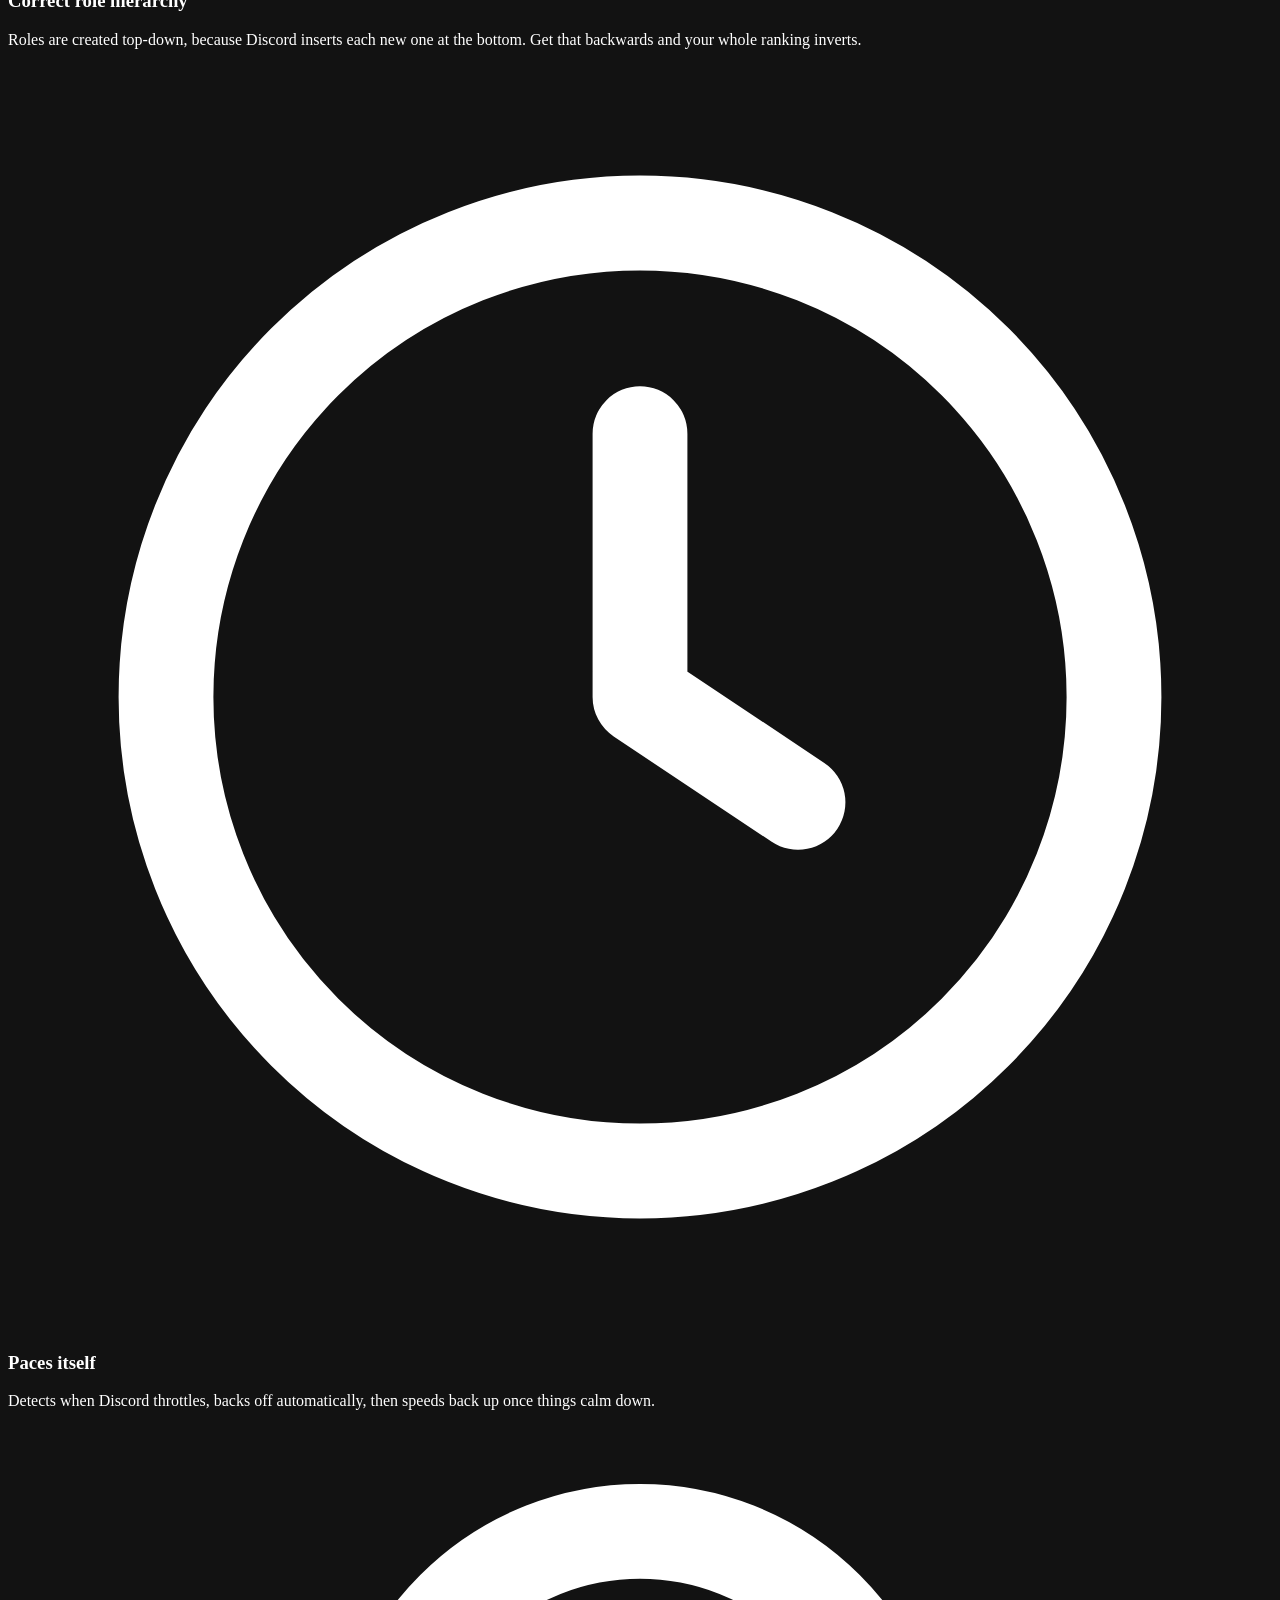
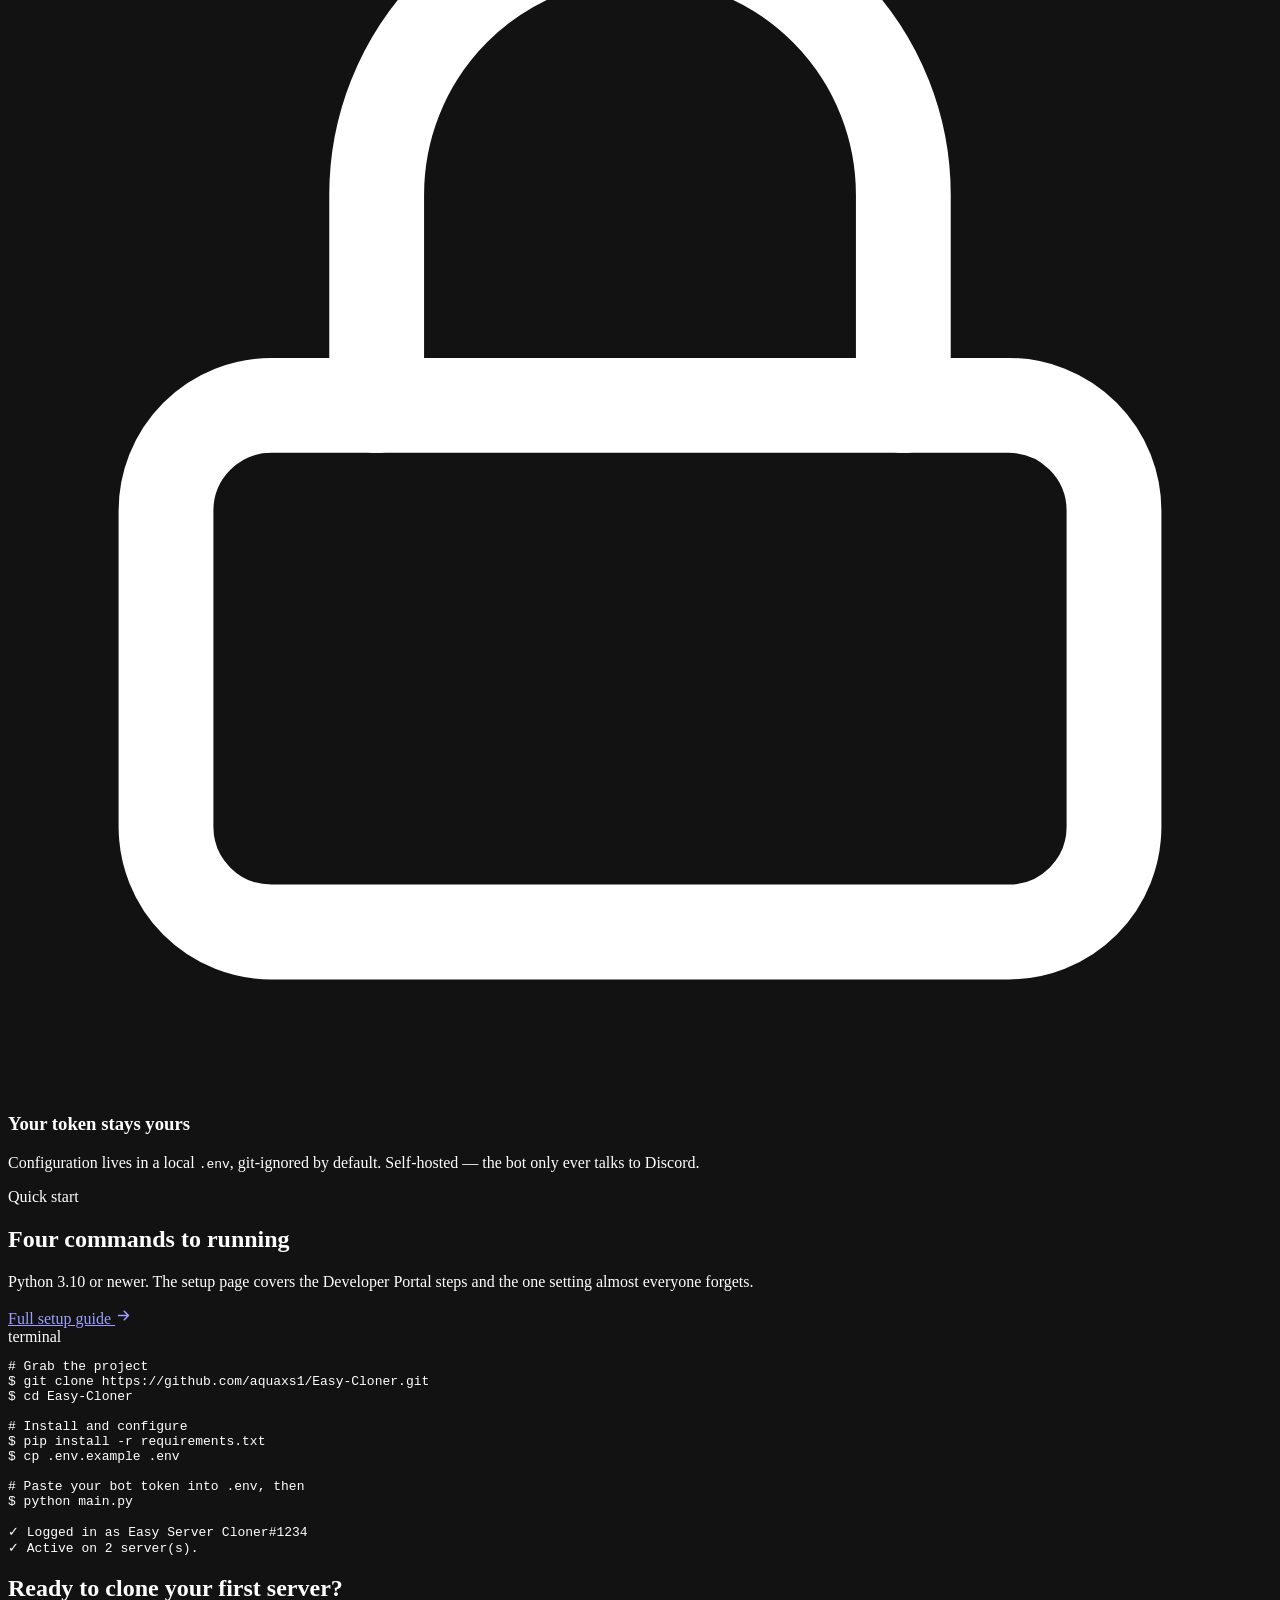
==== commit e9e2bec5: "Add a download page, put Download in the nav, and cut the FAQ down download.html is new: the git-clo" ====
--- a/site/index.html
+++ b/site/index.html
@@ -40,6 +40,7 @@
     </button>
     <ul class="nav-links" id="nav-links">
       <li><a href="/index.html" aria-current="page">Home</a></li>
+      <li><a href="/download.html">Download</a></li>
       <li><a href="/features.html">Features</a></li>
       <li><a href="/setup.html">Setup</a></li>
       <li><a href="/faq.html">FAQ</a></li>
@@ -56,12 +57,7 @@
     <div>
       <span class="eyebrow"><span class="dot"></span> Open source · v2.1</span>
       <h1>Clone a Discord server<br><span class="grad-text">in minutes, not hours</span></h1>
-      <p class="hero-lead">
-        Easy Server Cloner copies a server's entire structure — roles, categories,
-        channels, permissions, emojis and stickers — onto another server. With a
-        confirmation step before anything is touched, live progress you can cancel,
-        and a backup file you can restore from at any time.
-      </p>
+      <p class="hero-lead">Easy Server Cloner copies a server's whole structure — roles, channels, overwrites, emojis and settings — onto another server, or into a file you restore from later. Self-hosted, with your own bot token.</p>
       <div class="btn-row">
         <a class="btn" href="/setup.html">
           Set Up
@@ -118,10 +114,7 @@
         <div class="slide active" role="tabpanel">
           <div class="slide-copy">
             <h3>Invite the bot to both servers</h3>
-            <p>
-              The bot needs to stand on both sides: it reads from the source server
-              and writes to the target. One OAuth link, used twice — once per server.
-            </p>
+            <p>It reads from the source and writes to the target, so it has to be on both — with Administrator on the target and its role at the top of the list.</p>
             <div class="slide-note">
               <strong>Tip</strong>
               <span>Drag the bot's role to the top of the target server's role list — Discord never lets a bot create roles above its own.</span>
@@ -194,16 +187,9 @@
           <div class="slide-copy">
             <h3>The bot reads a blueprint</h3>
             <p>
-              Before writing anything, the bot walks the source server and turns it
-              into a <strong>blueprint</strong>: every role with its exact permission
-              bits, every category, every channel with its overrides, plus emojis
-              and stickers.
+              Before writing anything the bot walks the source server and turns it into a <strong>blueprint</strong>: every role with its permission bits, every channel with its overrides, plus emojis and stickers.
             </p>
-            <p>
-              That blueprint is the heart of the whole thing. It can come from a live
-              server or from a saved file — which is why cloning, backing up and
-              restoring are all the same operation underneath.
-            </p>
+            <p>The engine does not care whether a blueprint came from a live server or a saved file.</p>
             <div class="slide-note">
               <strong>/preview</strong>
               <span>Runs this step alone and shows you the numbers. Nothing is written, nothing is deleted.</span>
@@ -327,9 +313,7 @@
           <div class="slide-copy">
             <h3>Watch it build, live</h3>
             <p>
-              The bot posts a progress message and keeps it updated: which stage it is
-              on, how far along, and how many roles, channels and emojis exist so far.
-              A cancel button sits right underneath.
+              A progress message updates as it goes: current stage, how far along, how many objects exist so far. A cancel button sits underneath.
             </p>
             <div class="slide-note">
               <strong>Self-pacing</strong>
@@ -389,12 +373,7 @@
         <div class="slide" role="tabpanel">
           <div class="slide-copy">
             <h3>Save the whole server to a file</h3>
-            <p>
-              <code>/backup</code> hands you a single file containing the complete
-              blueprint. Keep it, version it, hand it to a co-owner. Above one
-              megabyte it is gzip-compressed automatically so it stays under
-              Discord's upload limit.
-            </p>
+            <p><code>/backup</code> gives you one file holding the whole blueprint. It restores onto any server the bot can reach.</p>
             <div class="slide-note warn">
               <strong>Treat it like a key</strong>
               <span>The file holds your full permission structure. Share it as carefully as you would the server itself.</span>
@@ -464,15 +443,9 @@
           <div class="slide-copy">
             <h3>Interrupted? Pick up where it stopped</h3>
             <p>
-              Big servers take minutes, and minutes are long enough for a dropped
-              connection or a restart. Every object the bot creates is written to a
-              local checkpoint the moment it exists.
+              Big servers take minutes, and minutes are long enough to drop a connection. Every object created is written to a local checkpoint the moment it exists.
             </p>
-            <p>
-              Run <code>/clone resume:True</code> and it skips everything already
-              there and carries on. It will never wipe the target a second time —
-              that would destroy exactly what the first attempt achieved.
-            </p>
+            <p><code>/clone resume:True</code> skips what already exists and carries on. It never wipes what it just built.</p>
             <div class="slide-note">
               <strong>/status</strong>
               <span>Lists running jobs and any unfinished run waiting to be resumed.</span>
@@ -616,9 +589,8 @@
         <span class="eyebrow">Quick start</span>
         <h2>Four commands to running</h2>
         <p>
-          Python 3.10 or newer is all you need. The full walkthrough — including
-          the Developer Portal steps and the one setting almost everyone forgets —
-          lives on the setup page.
+          Python 3.10 or newer. The setup page covers the Developer Portal steps and the one
+          setting almost everyone forgets.
         </p>
         <div class="btn-row">
           <a class="btn" href="/setup.html">
@@ -707,7 +679,7 @@
           <li><a href="/setup.html">Setup guide</a></li>
           <li><a href="/setup.html#token">Bot token</a></li>
           <li><a href="/setup.html#docker">Docker</a></li>
-          <li><a href="/index.html#how-it-works">How it works</a></li>
+          <li><a href="/download.html">Download</a></li>
         </ul>
       </div>
 
@@ -726,6 +698,7 @@
       <span>© <span data-year>2026</span> Easy Server Cloner · MIT licensed</span>
       <nav aria-label="Quick links">
         <a href="/terms.html">Terms of Use</a>
+        <a href="/download.html">Download</a>
         <a href="/faq.html">FAQ</a>
         <a href="/features.html">Features</a>
         <a href="/setup.html">Setup</a>
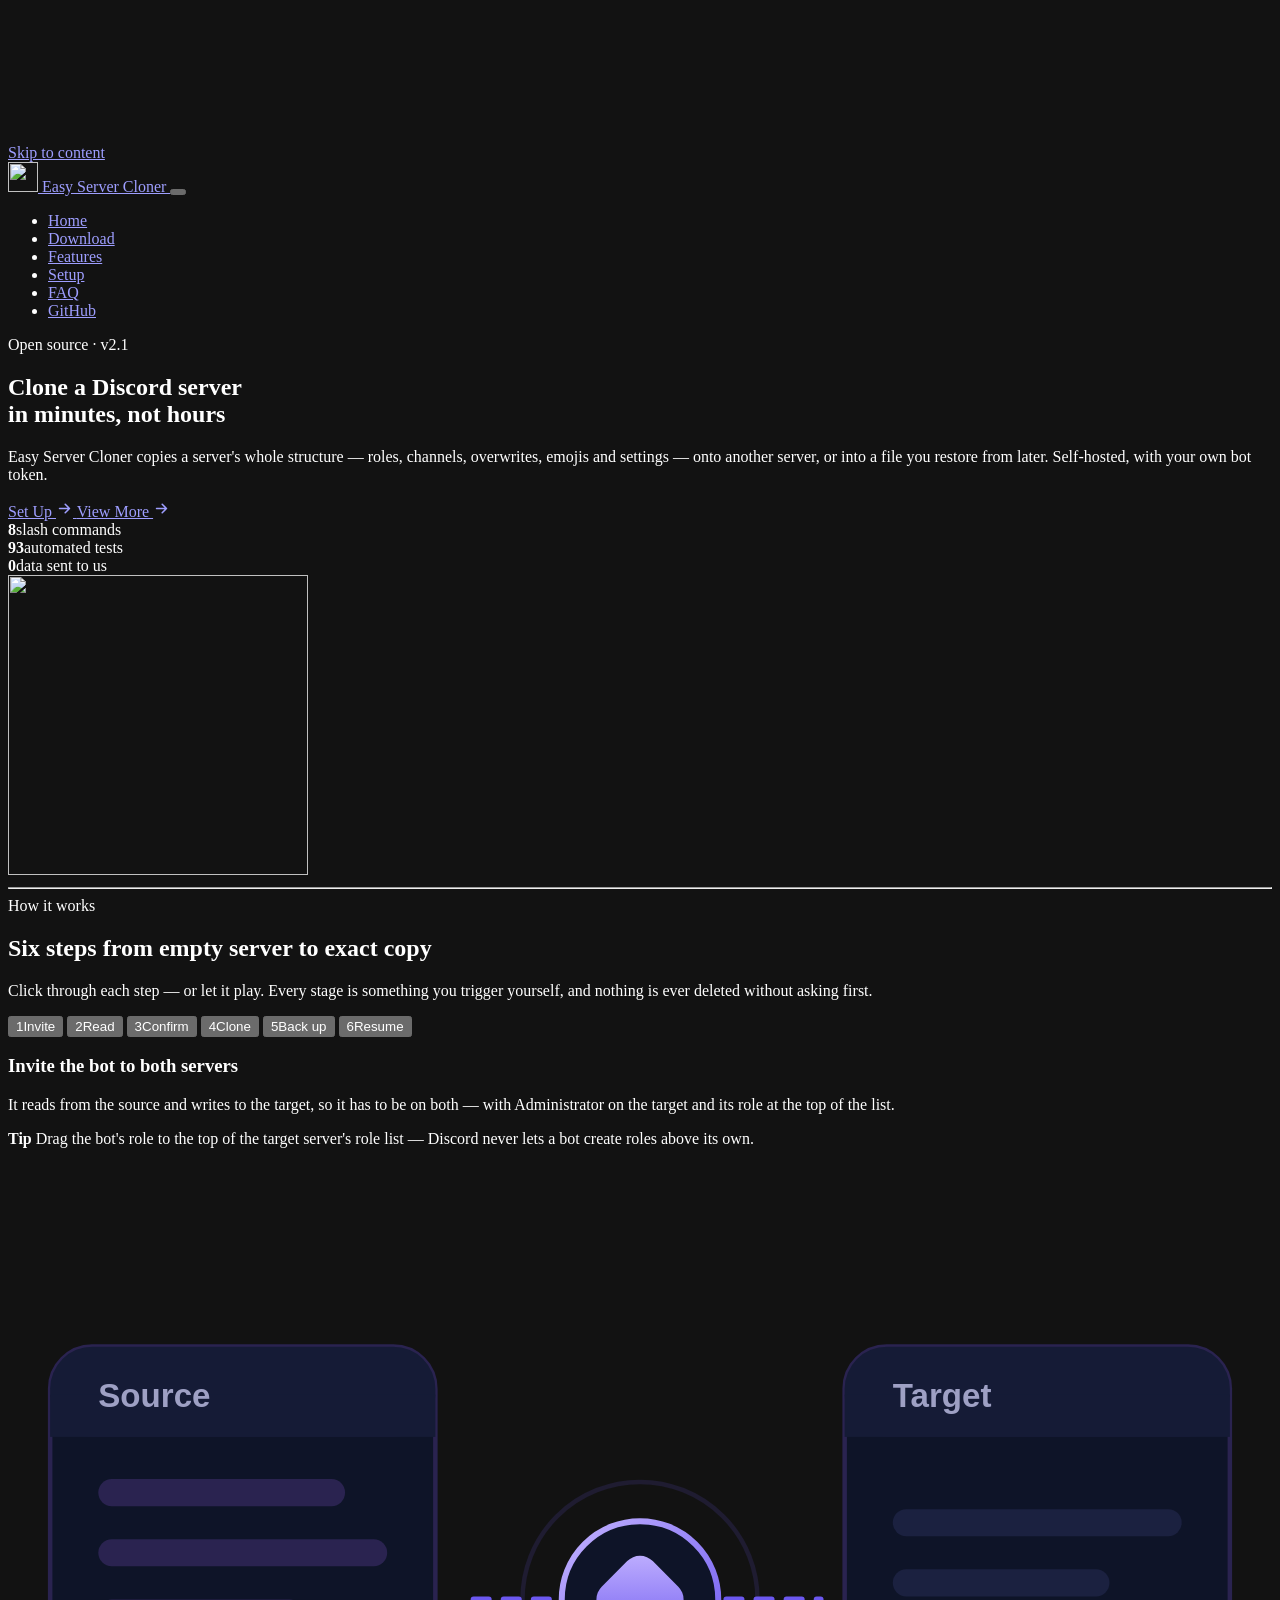
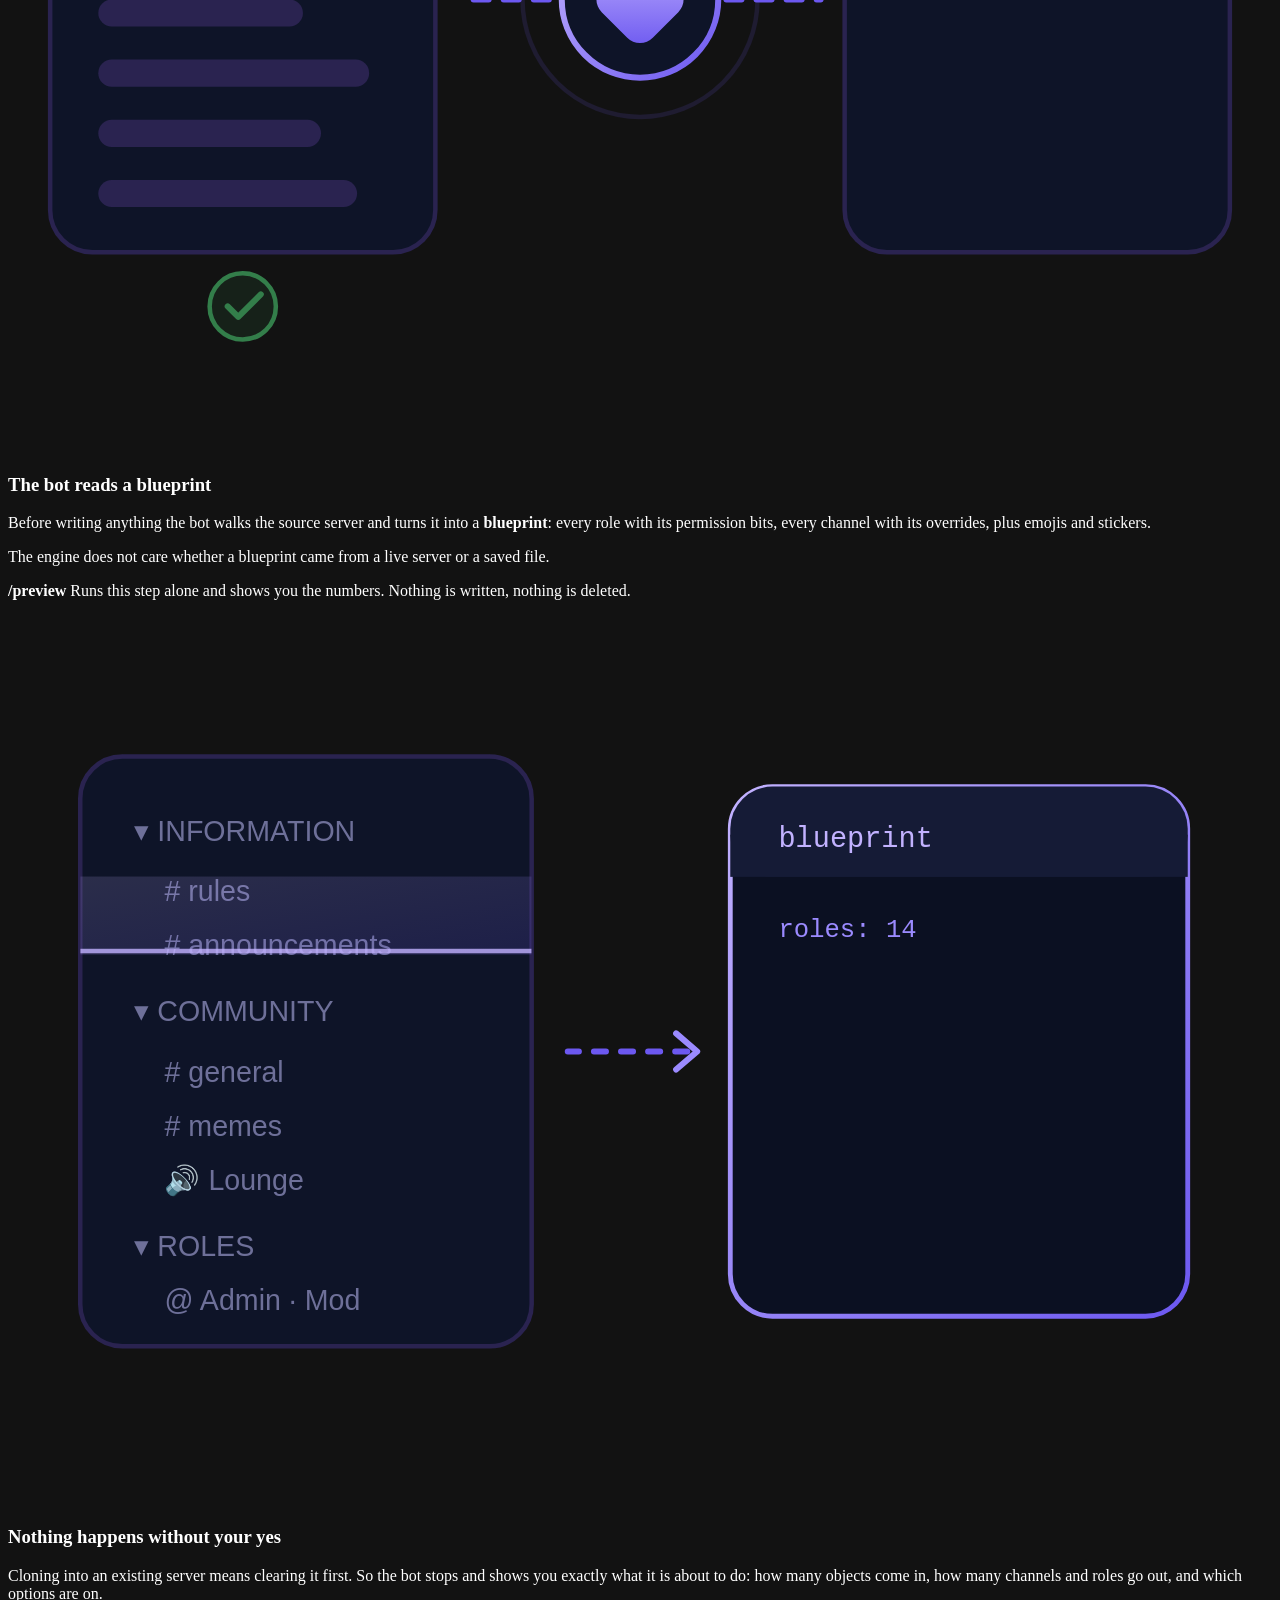
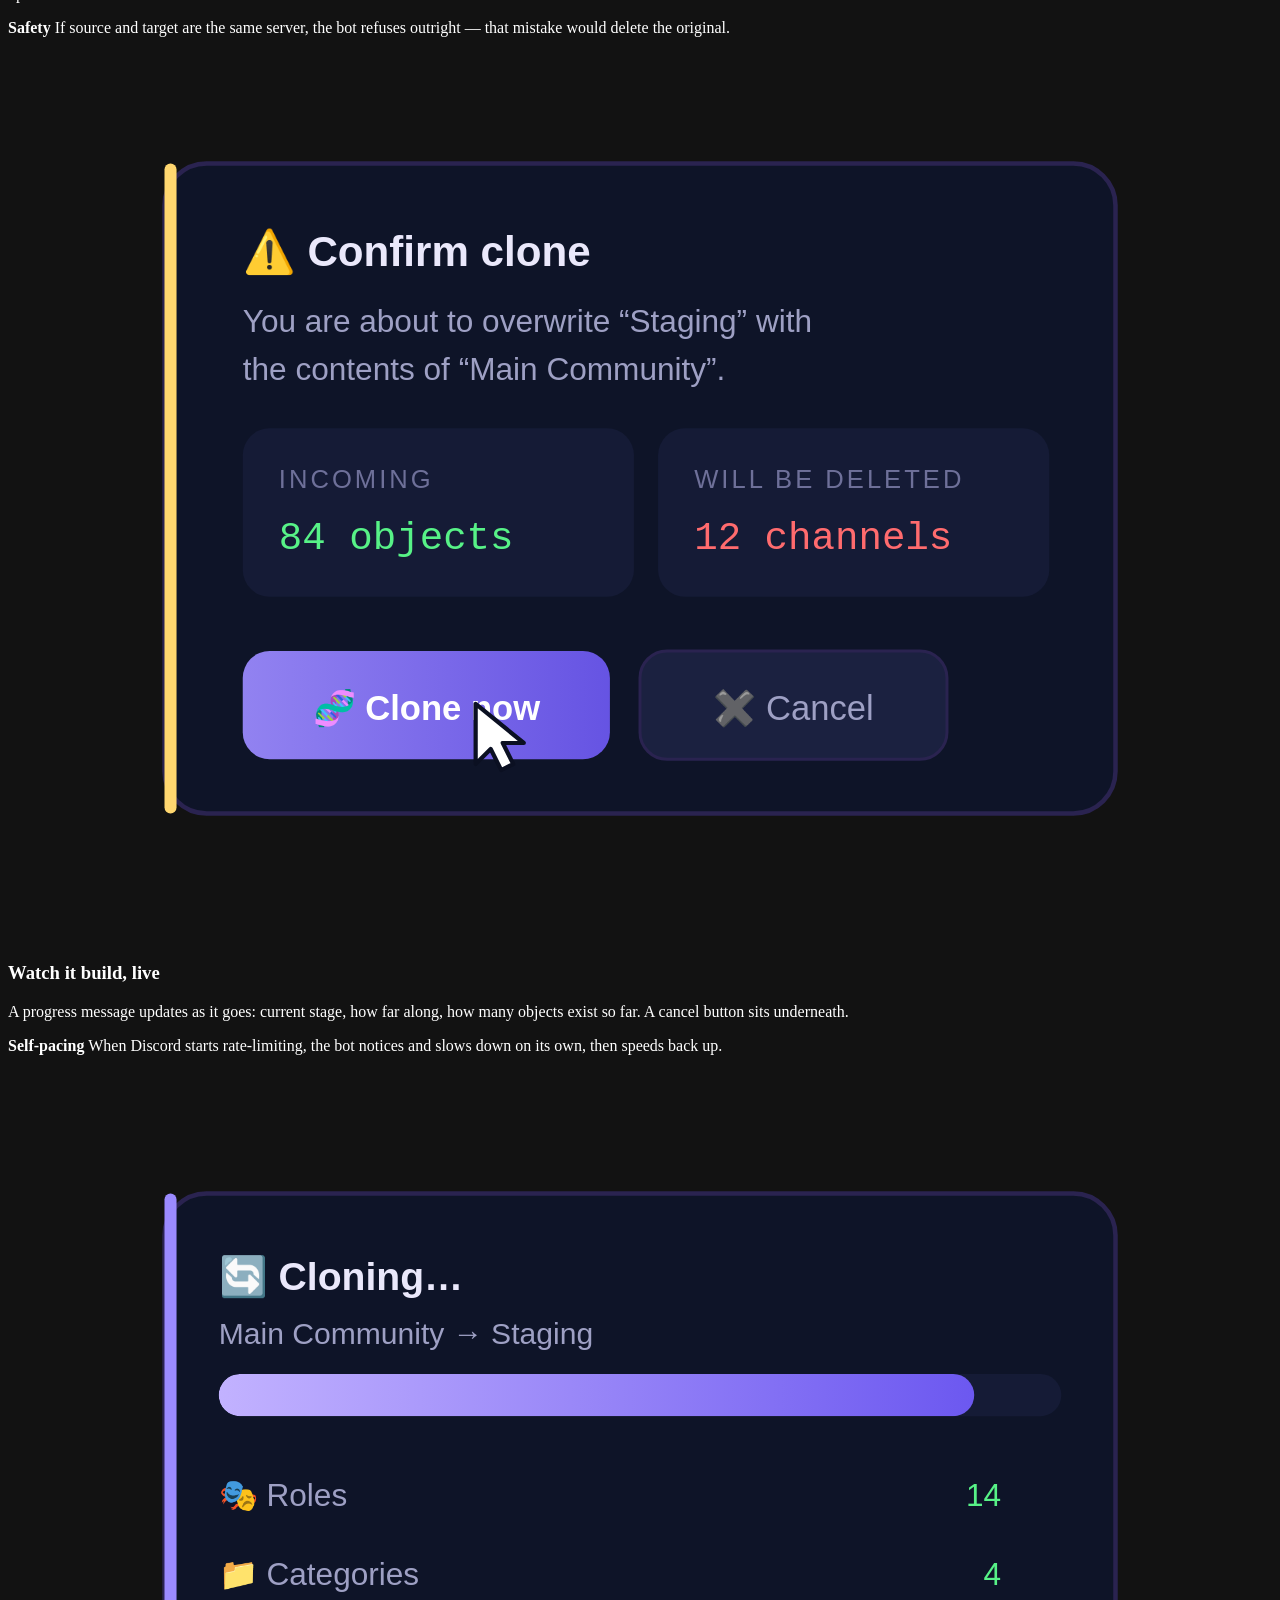
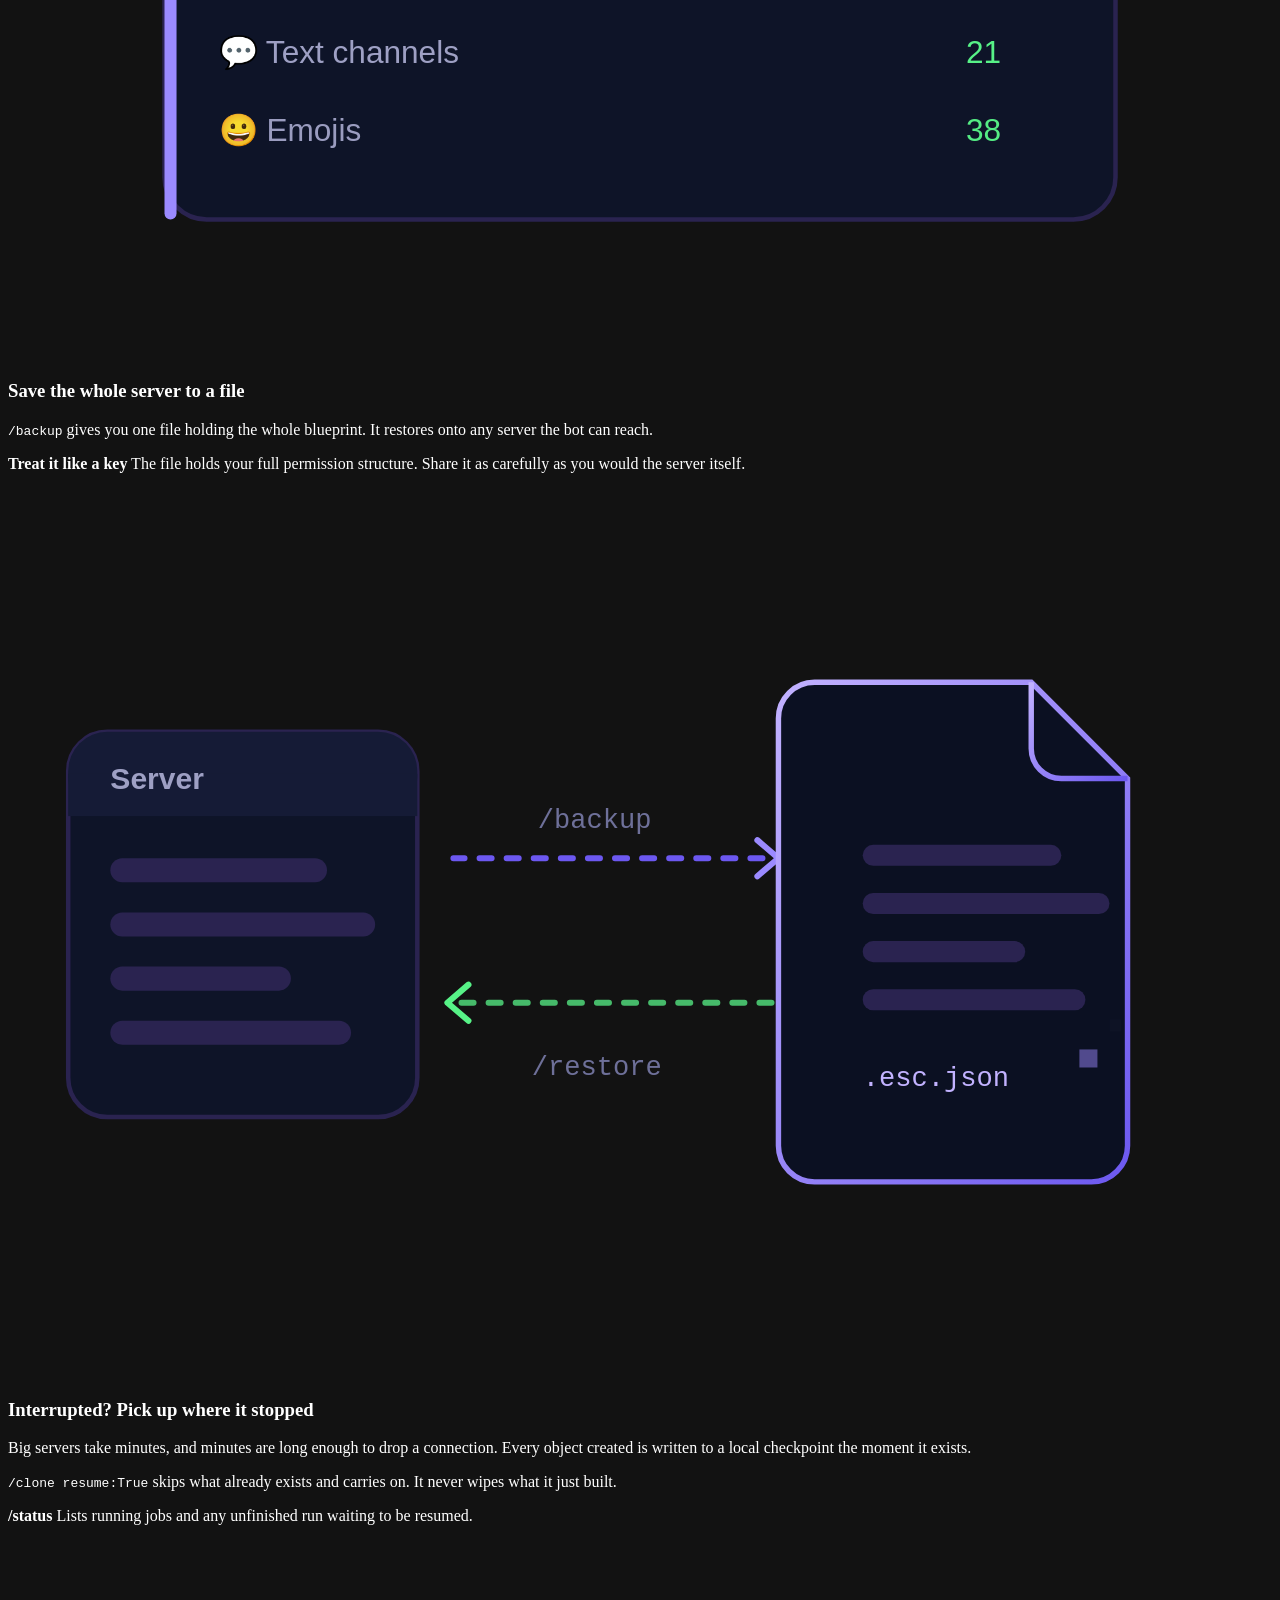
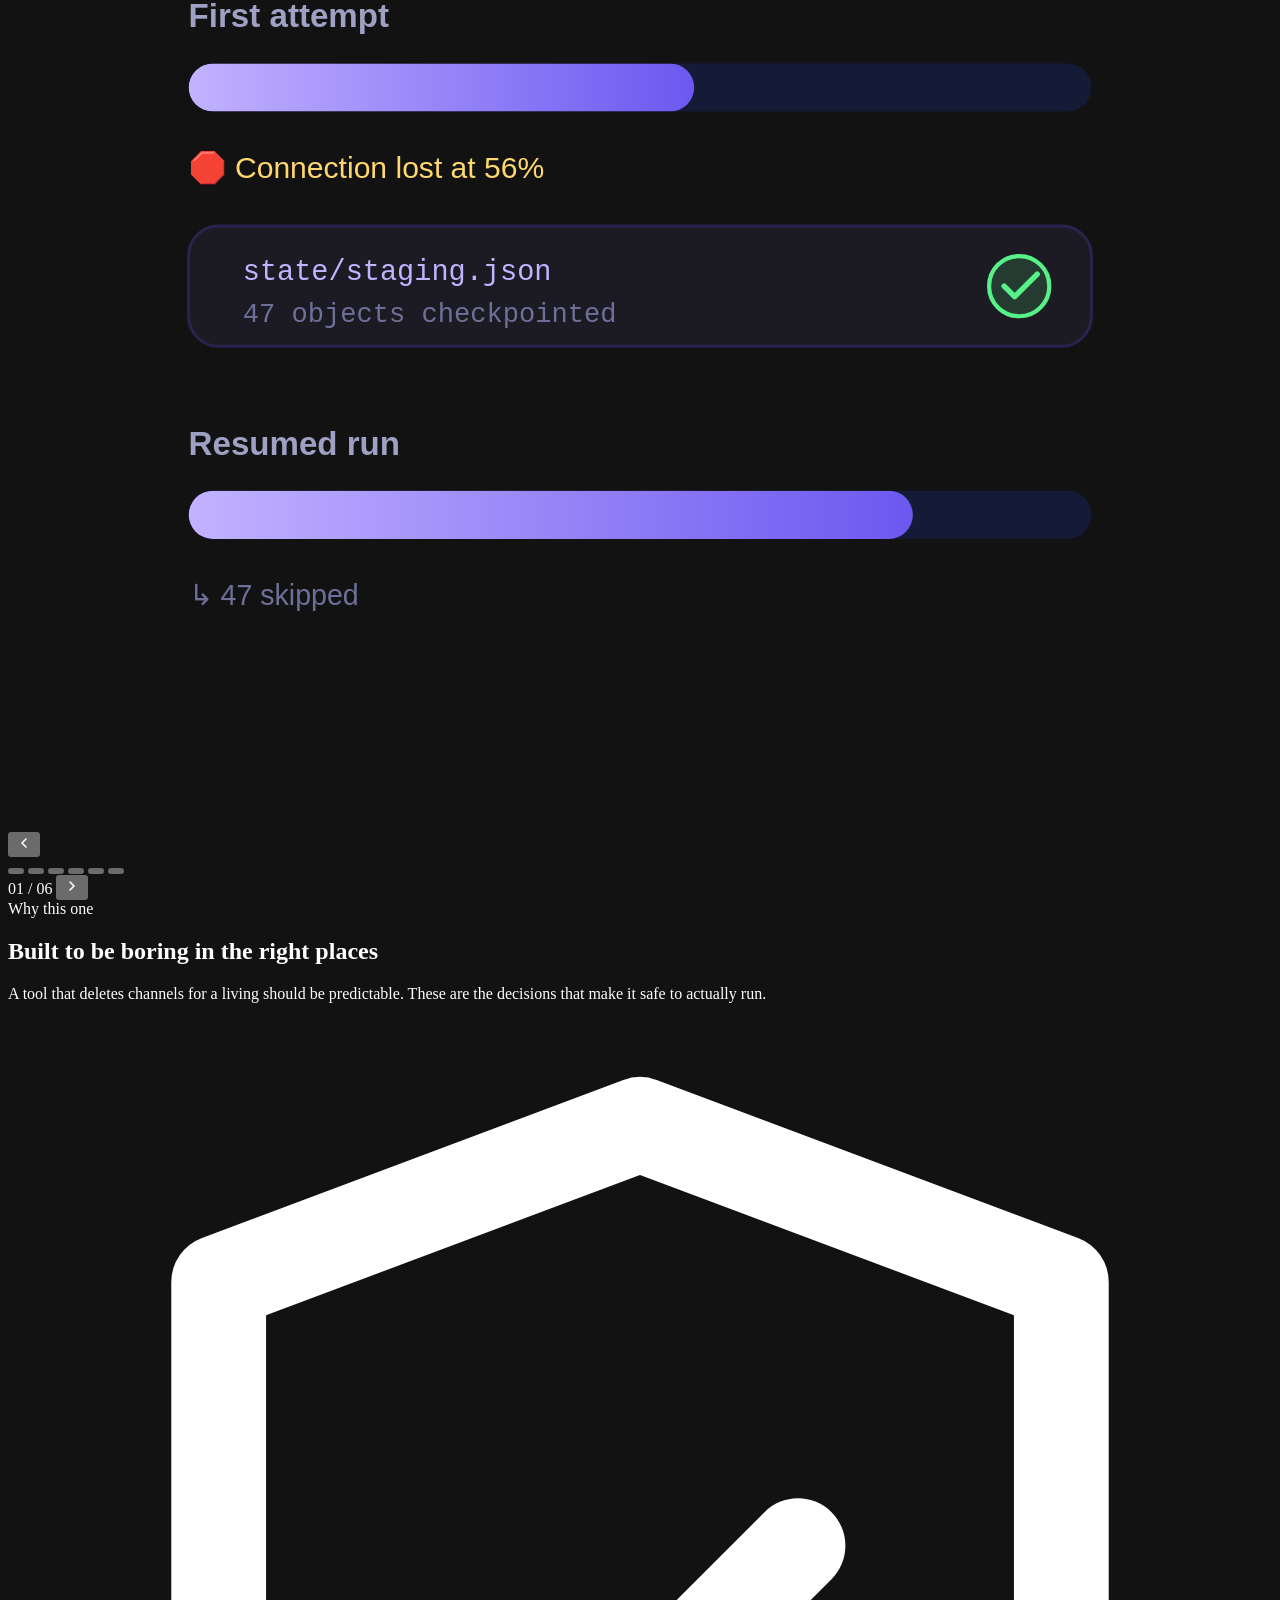
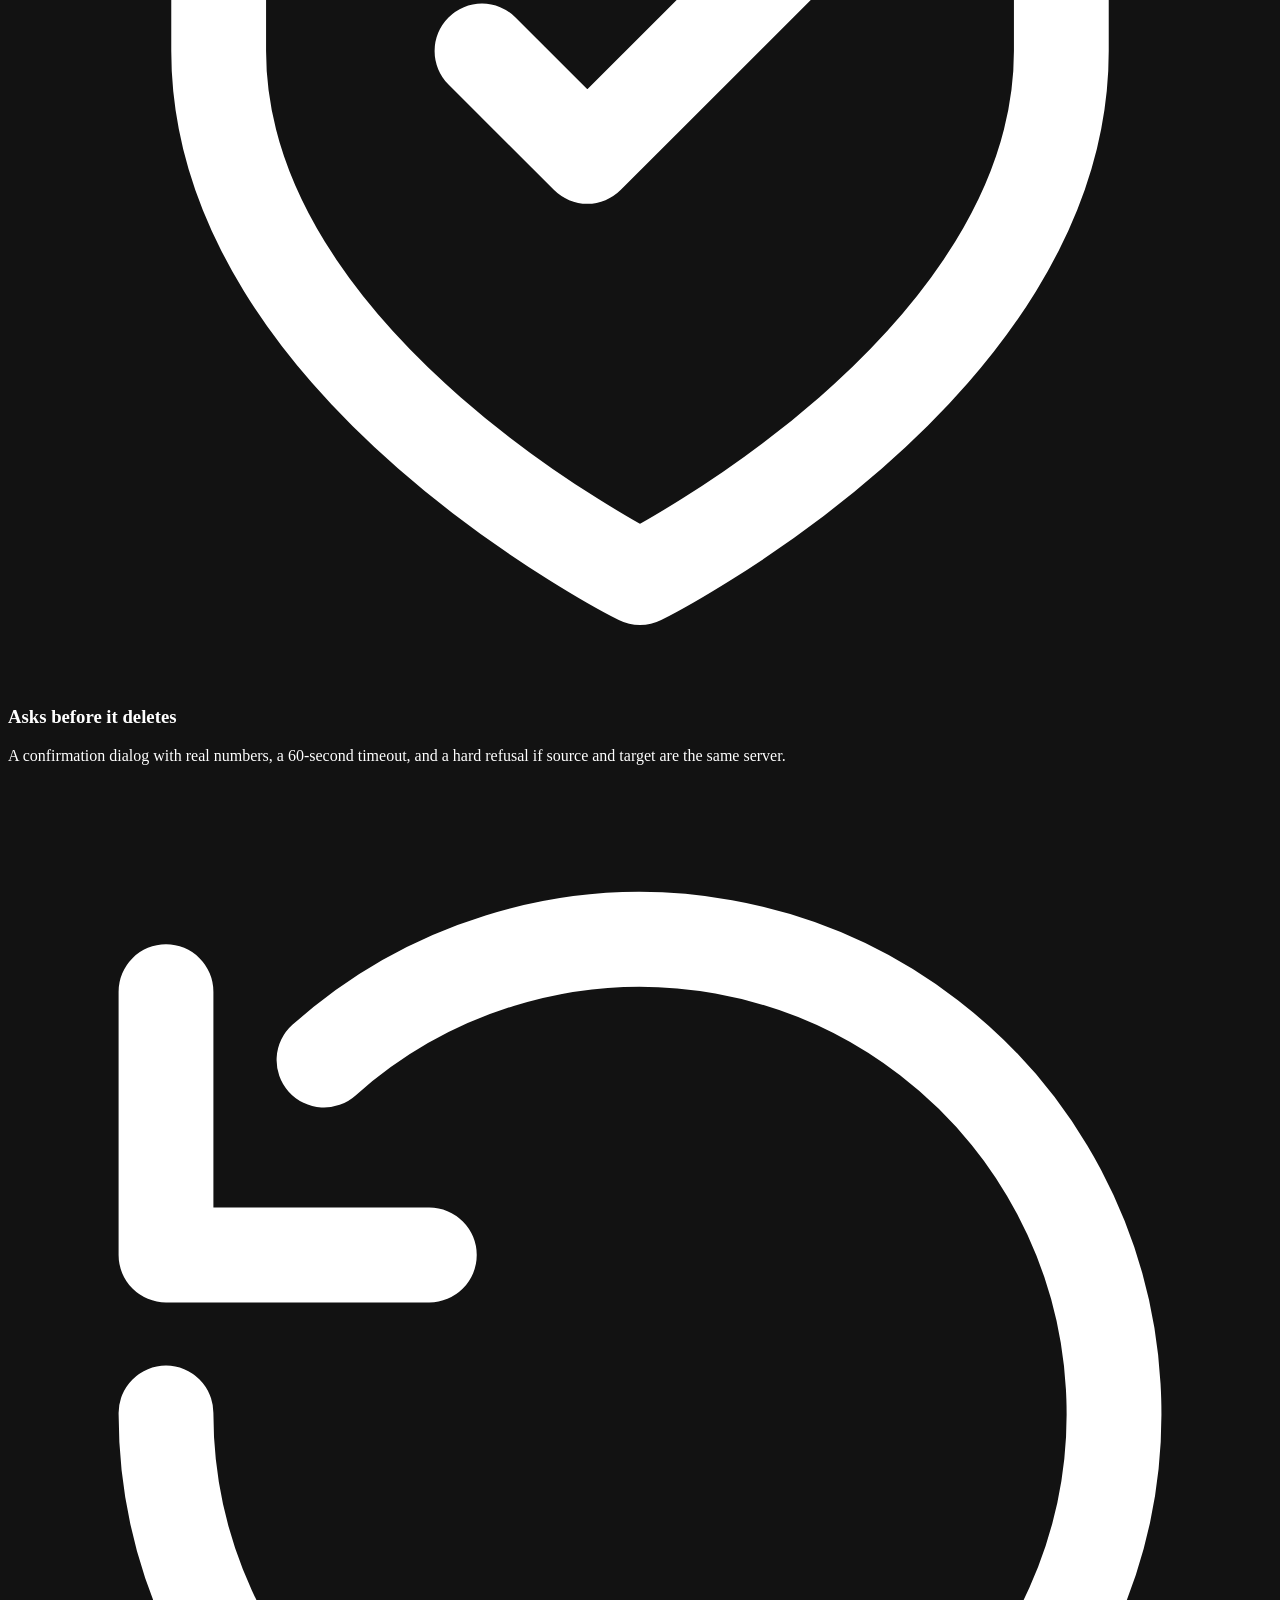
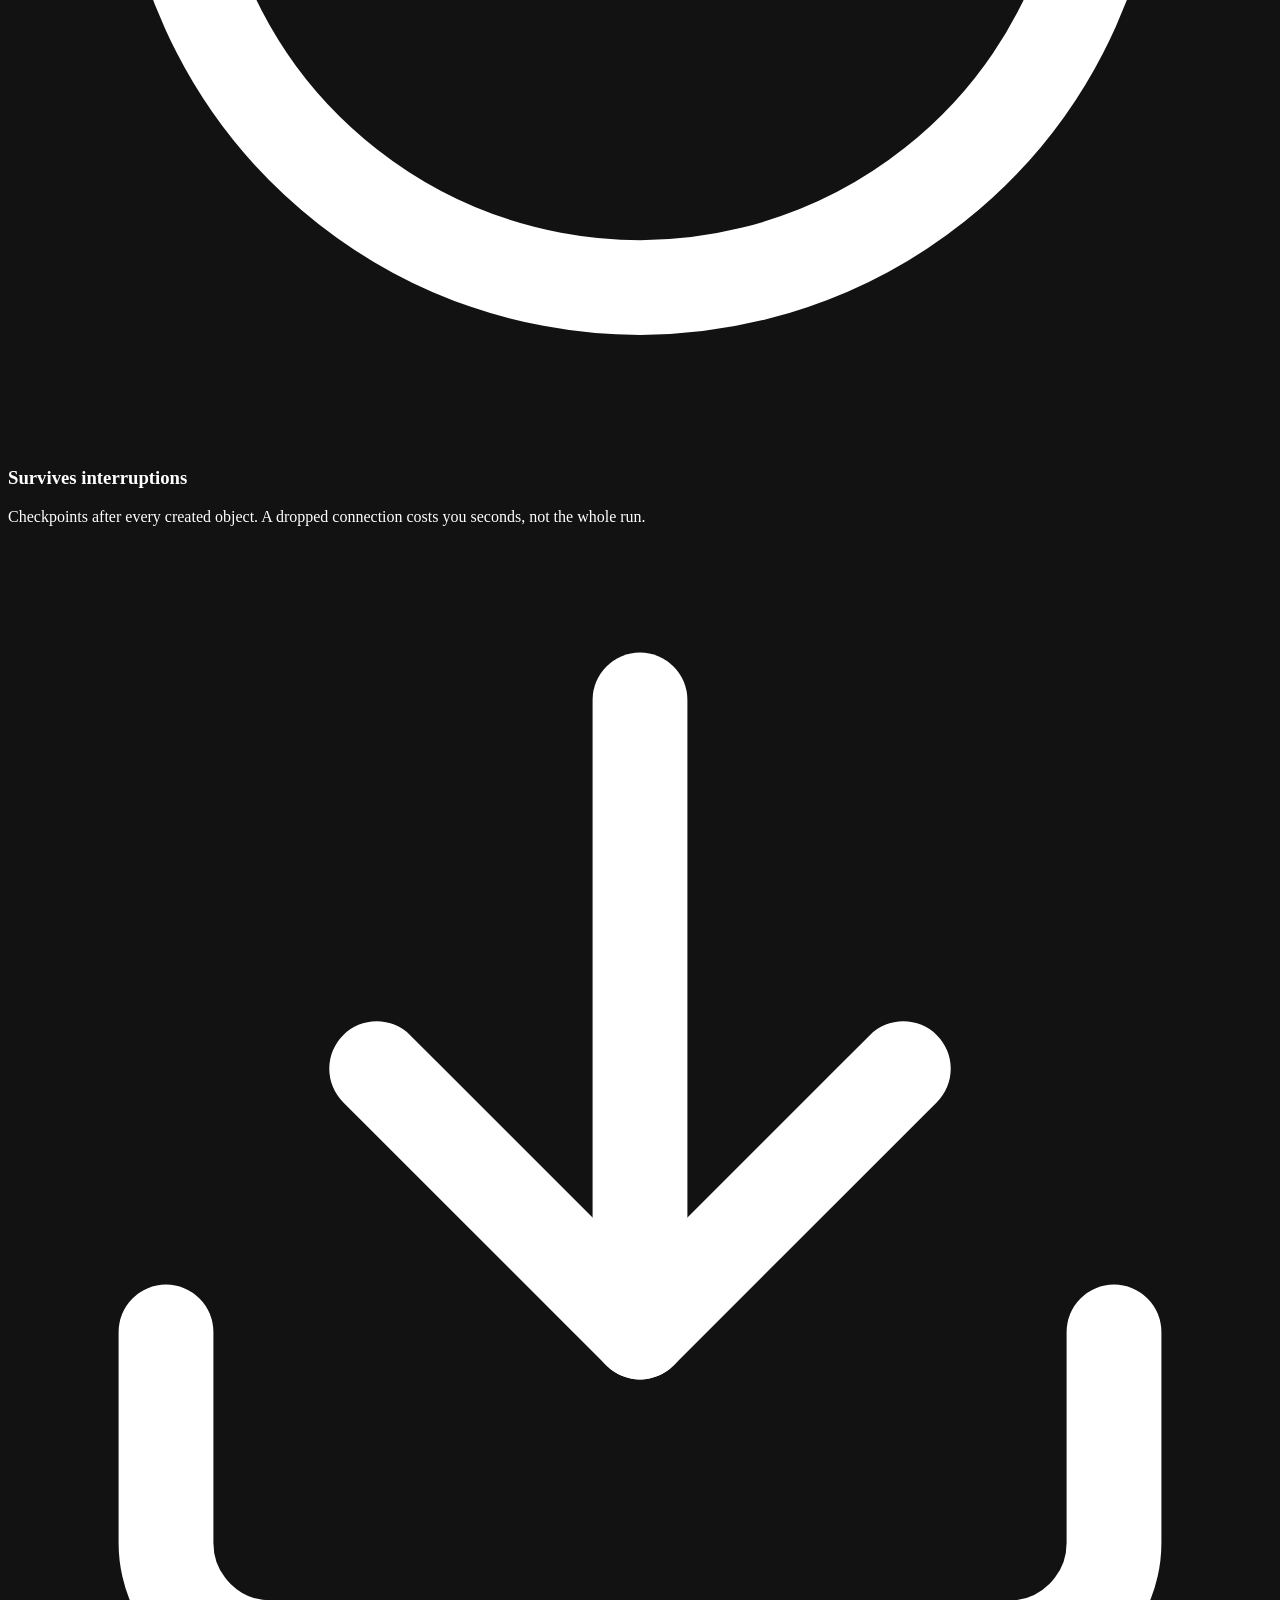
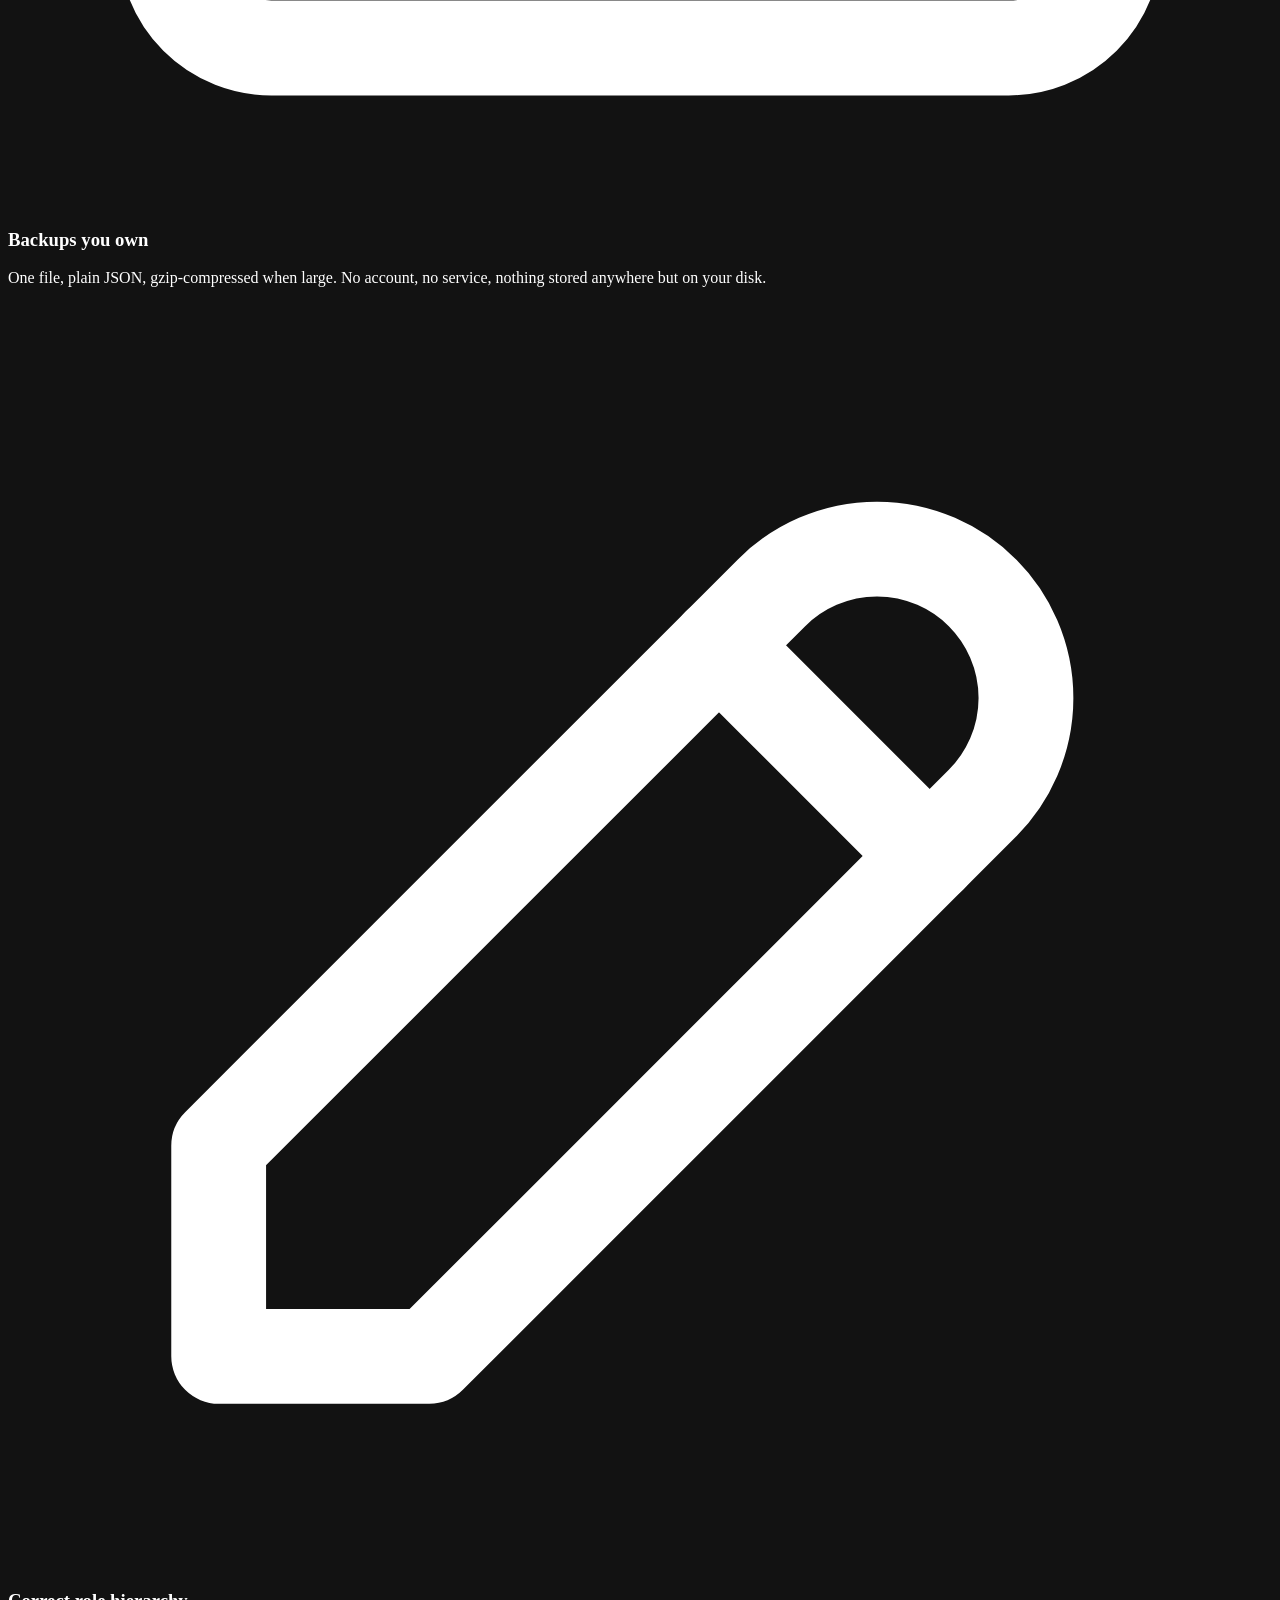
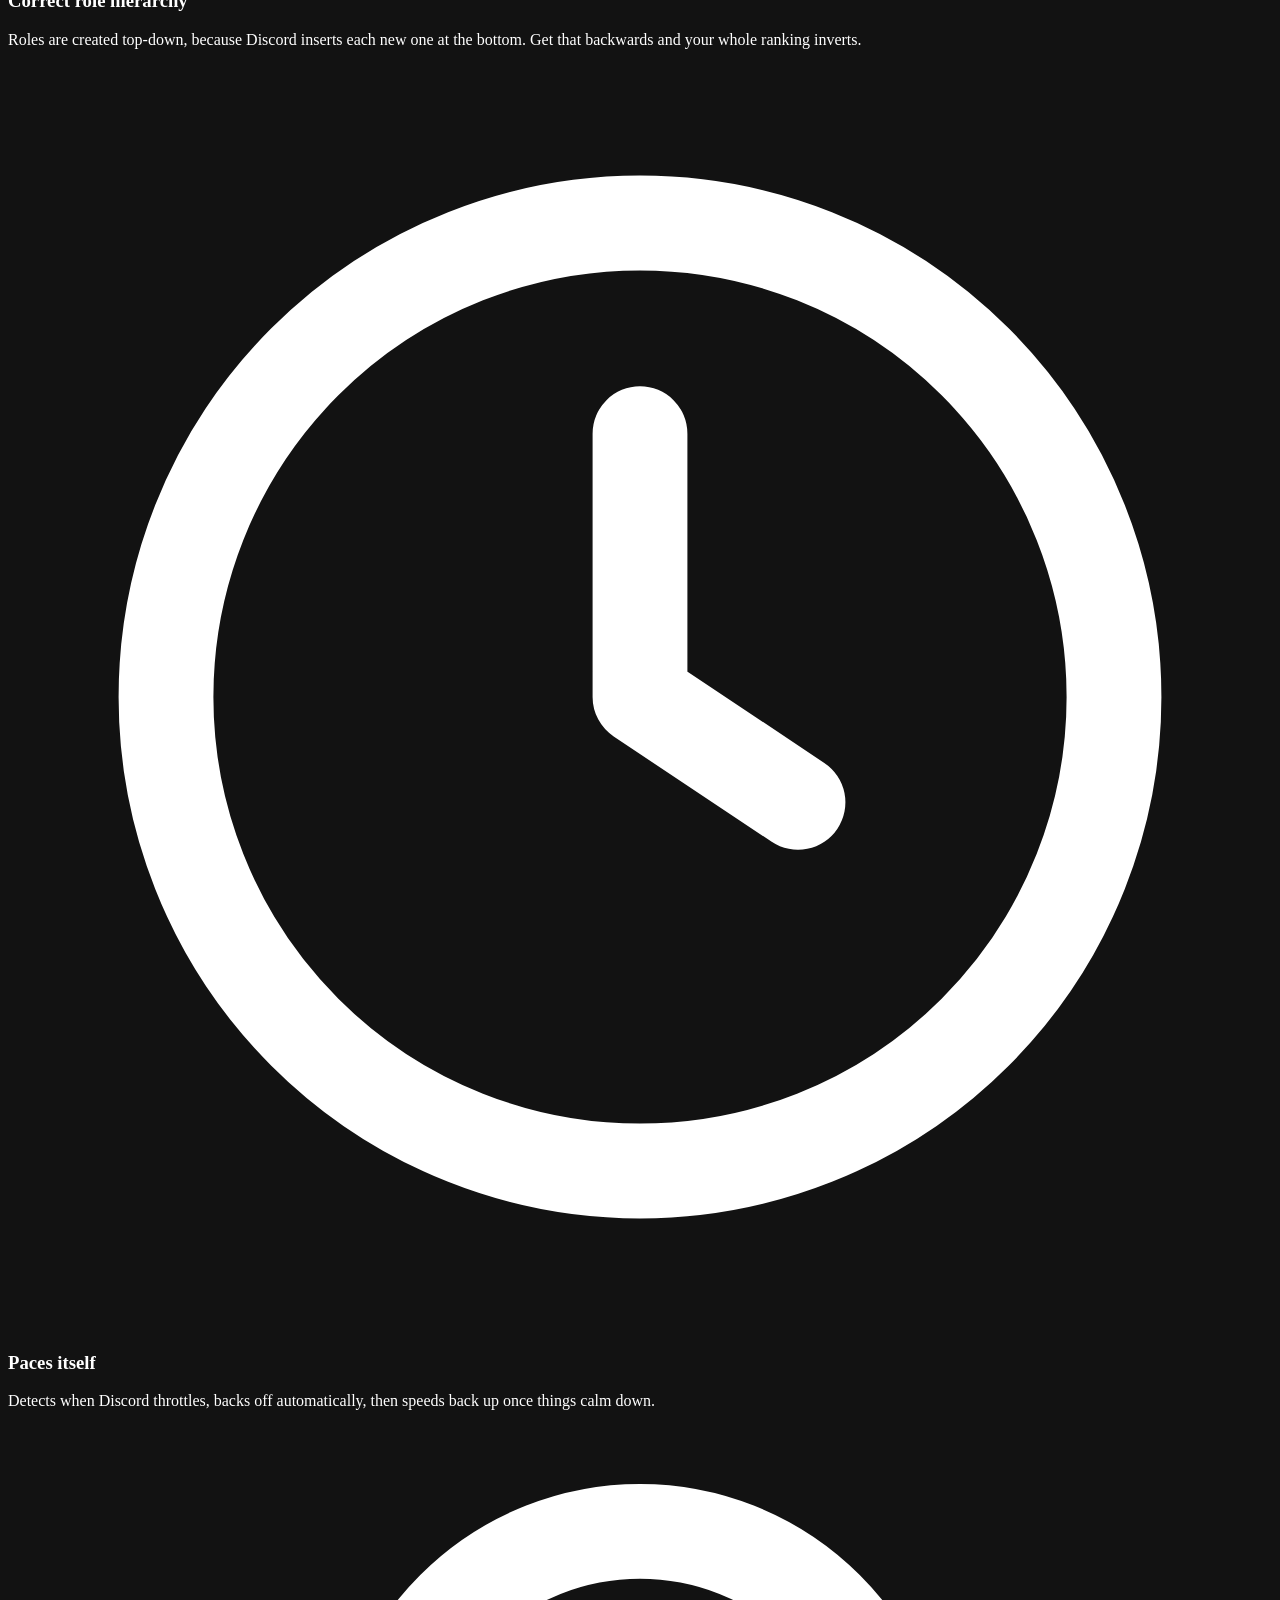
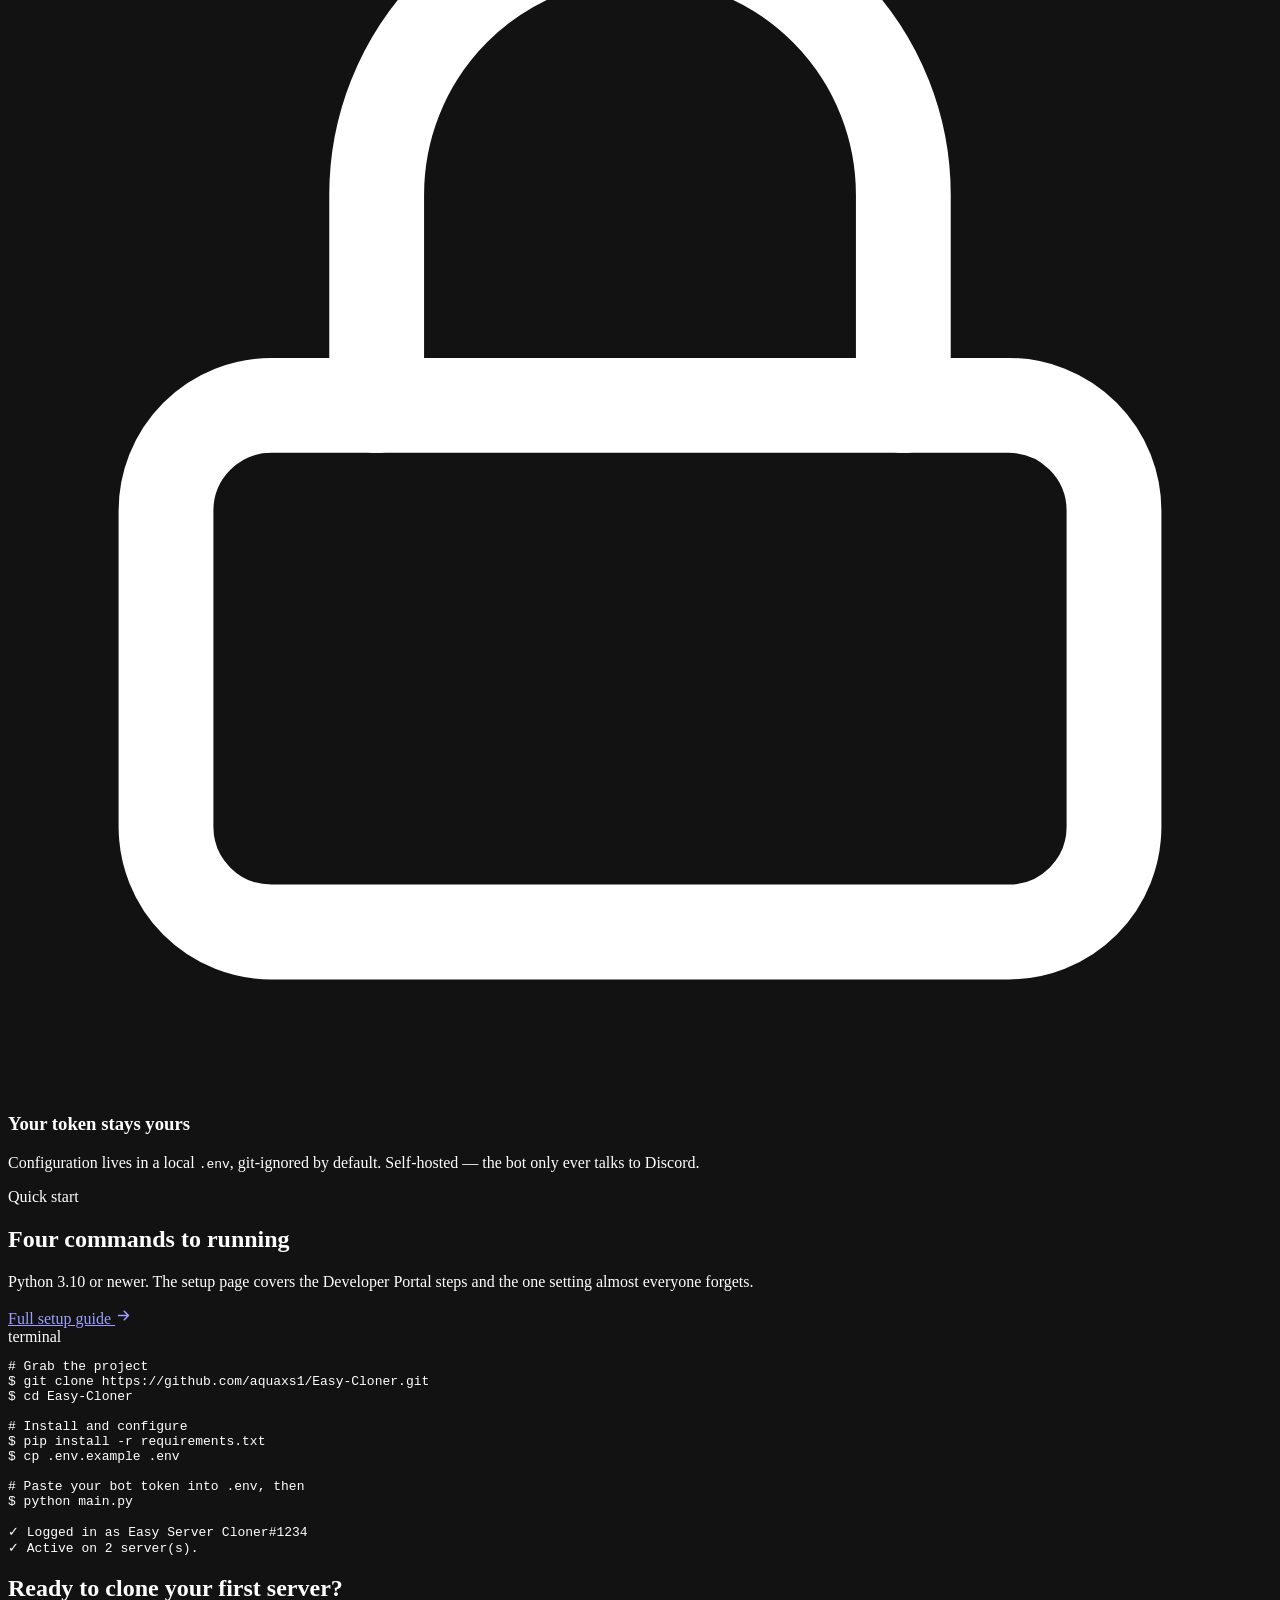
==== commit 172c6f2b: "Self-host the site fonts and write a real privacy section The site loaded Inter and JetBrains Mono f" ====
--- a/site/index.html
+++ b/site/index.html
@@ -18,9 +18,7 @@
 <meta property="og:image:width" content="1200">
 <meta property="og:image:height" content="630">
 <meta name="twitter:card" content="summary_large_image">
-<link rel="preconnect" href="https://fonts.googleapis.com">
-<link rel="preconnect" href="https://fonts.gstatic.com" crossorigin>
-<link href="https://fonts.googleapis.com/css2?family=Inter:wght@400;500;600;700;800&family=JetBrains+Mono:wght@400;500&display=swap" rel="stylesheet">
+<link rel="stylesheet" href="/assets/css/fonts.css">
 <link rel="stylesheet" href="/assets/css/style.css">
 <script>document.documentElement.classList.add("js");</script>
 </head>
@@ -72,7 +70,7 @@
       <div class="hero-stats">
         <div><strong>8</strong><span>slash commands</span></div>
         <div><strong>93</strong><span>automated tests</span></div>
-        <div><strong>0</strong><span>data sent anywhere</span></div>
+        <div><strong>0</strong><span>data sent to us</span></div>
       </div>
     </div>
 
@@ -690,6 +688,7 @@
           <li><a href="/faq.html#troubleshooting">Troubleshooting</a></li>
           <li><a href="https://github.com/aquaxs1/Easy-Cloner/issues">Report an issue</a></li>
           <li><a href="/terms.html">Terms of Use</a></li>
+          <li><a href="/terms.html#privacy">Privacy</a></li>
         </ul>
       </div>
     </div>
@@ -698,6 +697,7 @@
       <span>© <span data-year>2026</span> Easy Server Cloner · MIT licensed</span>
       <nav aria-label="Quick links">
         <a href="/terms.html">Terms of Use</a>
+        <a href="/terms.html#privacy">Privacy</a>
         <a href="/download.html">Download</a>
         <a href="/faq.html">FAQ</a>
         <a href="/features.html">Features</a>
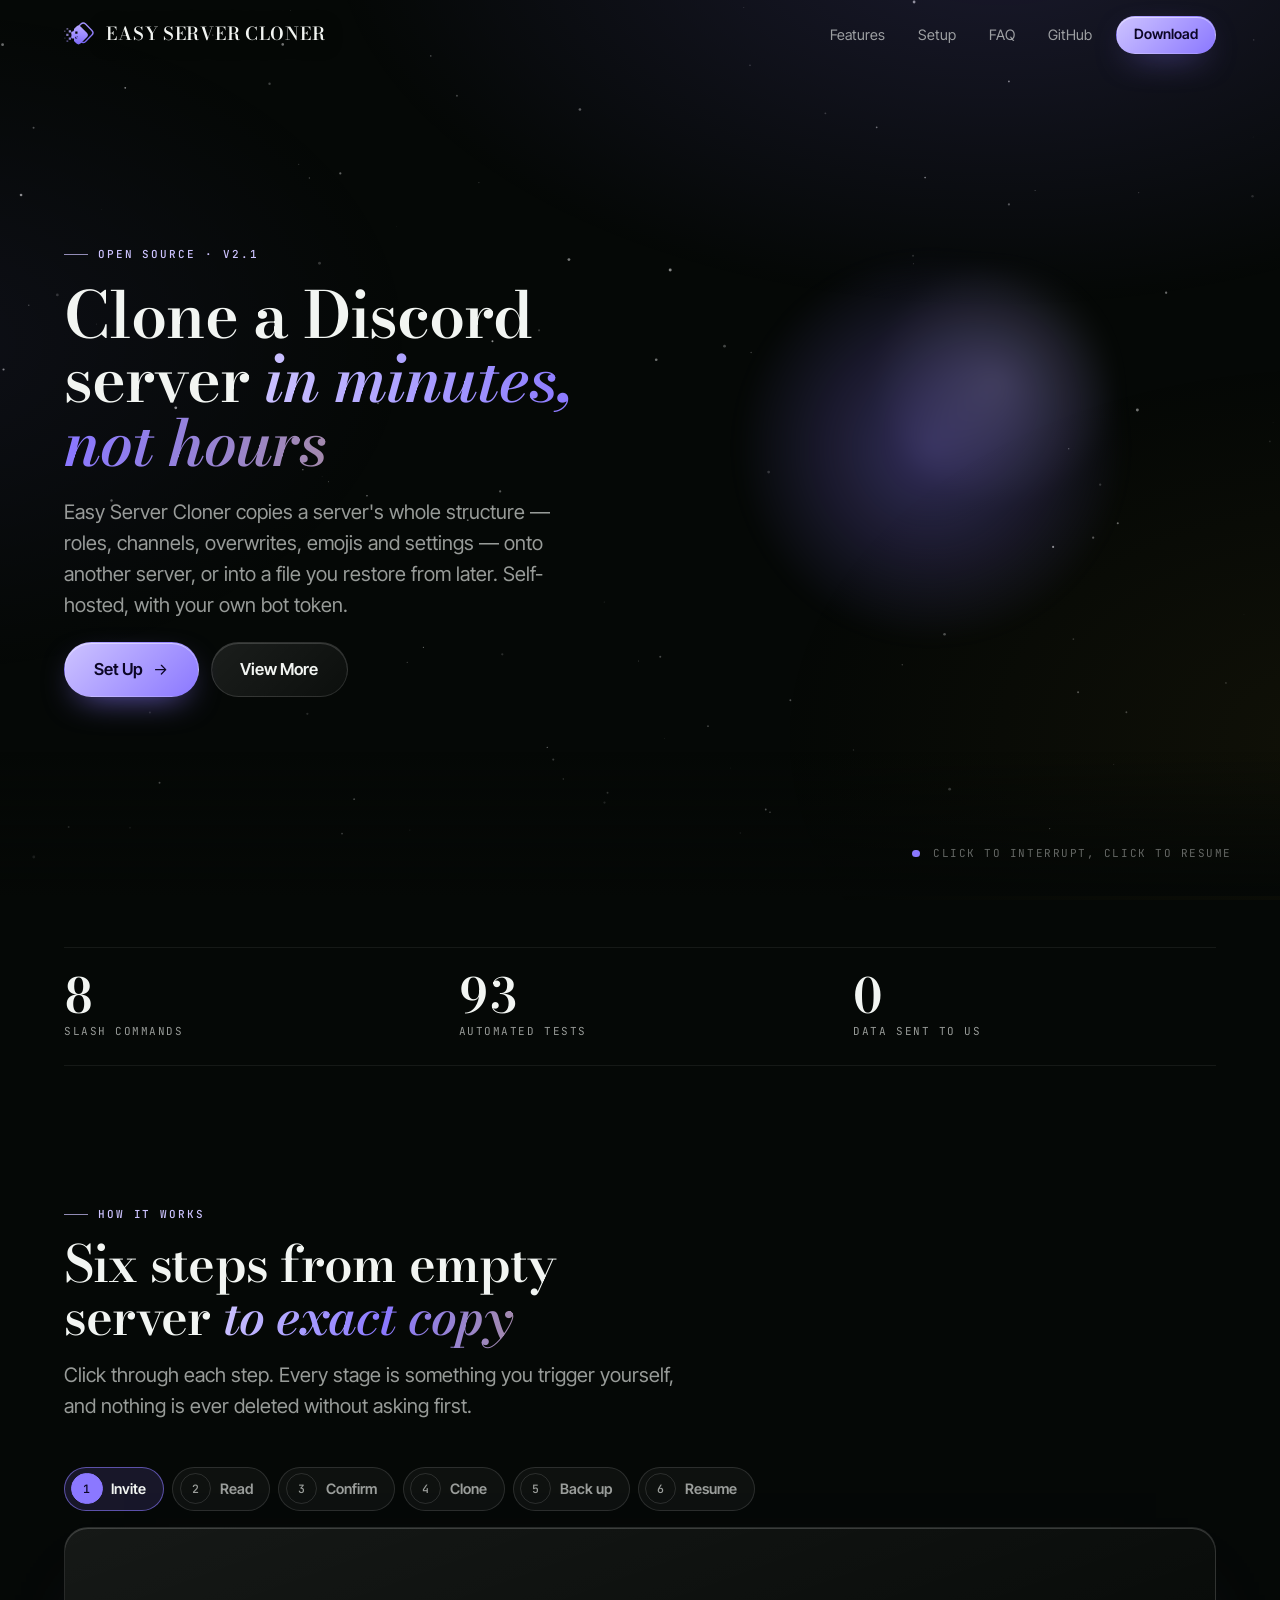
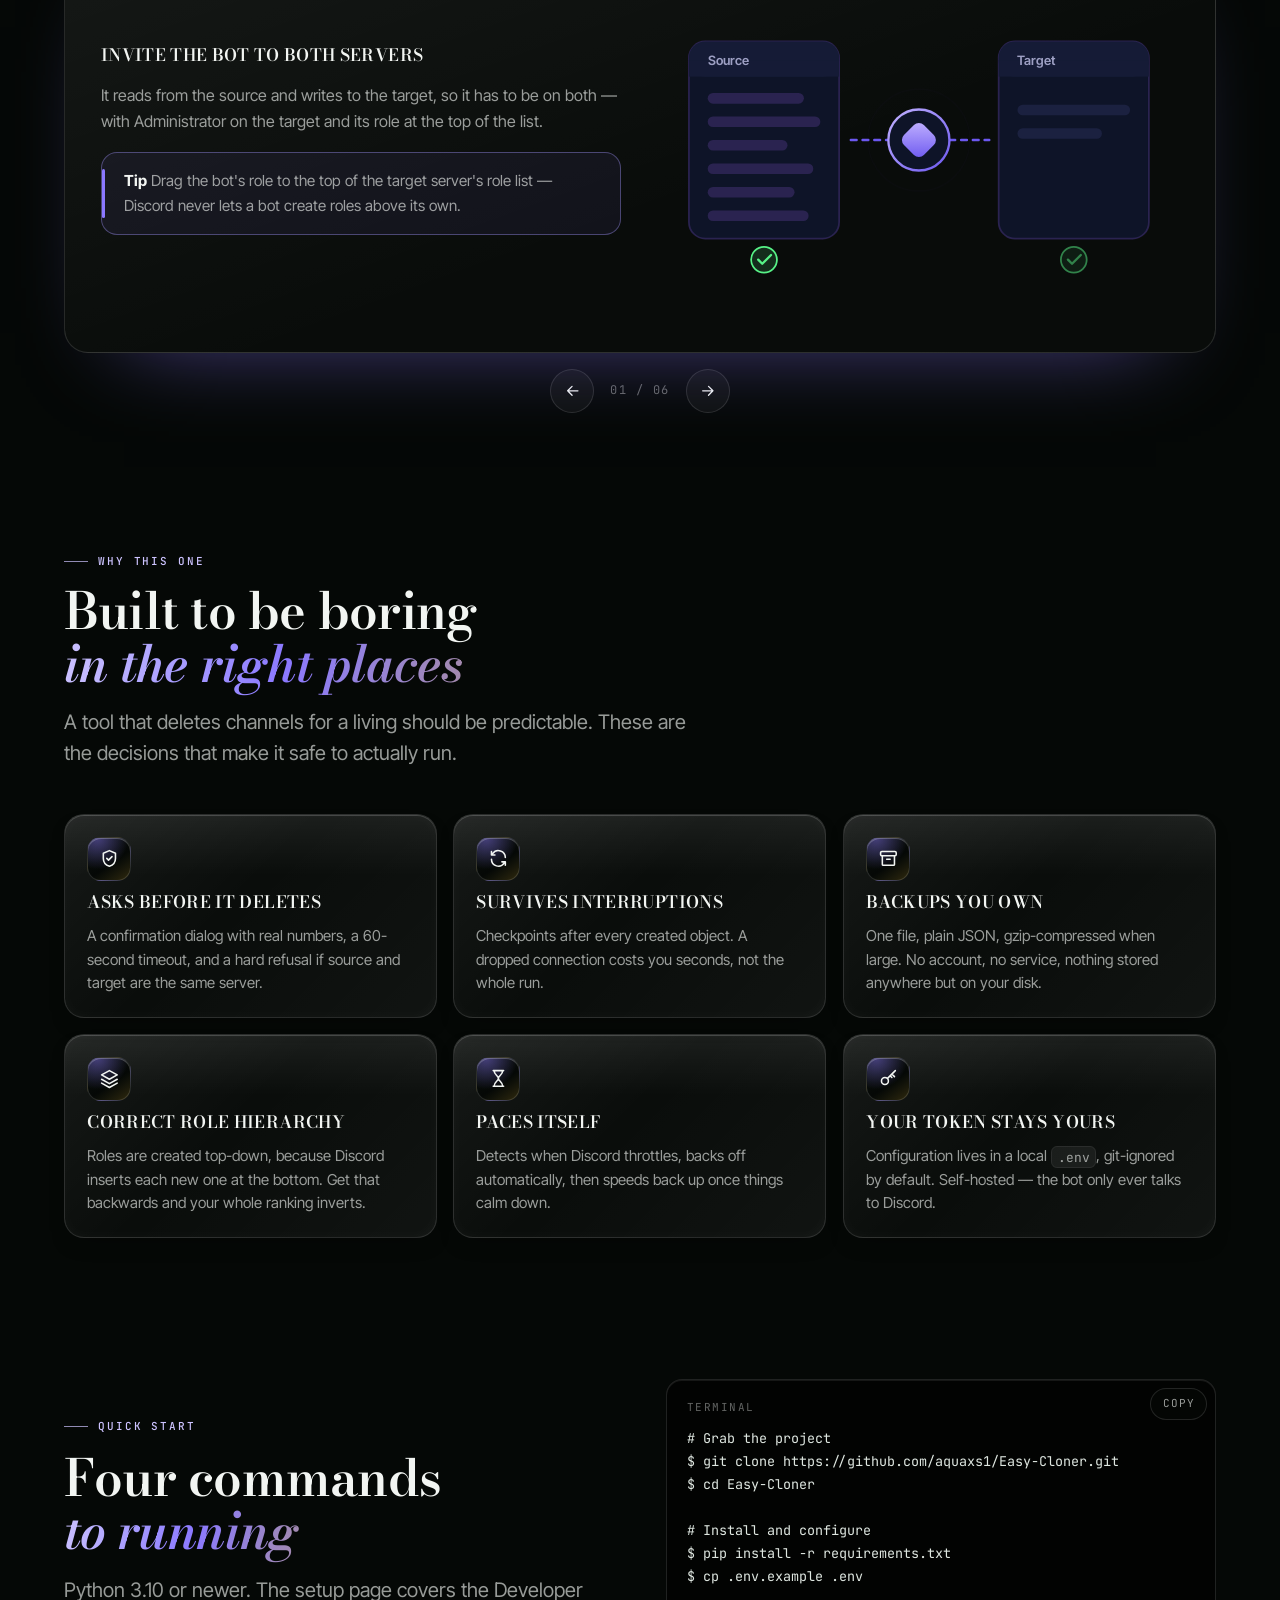
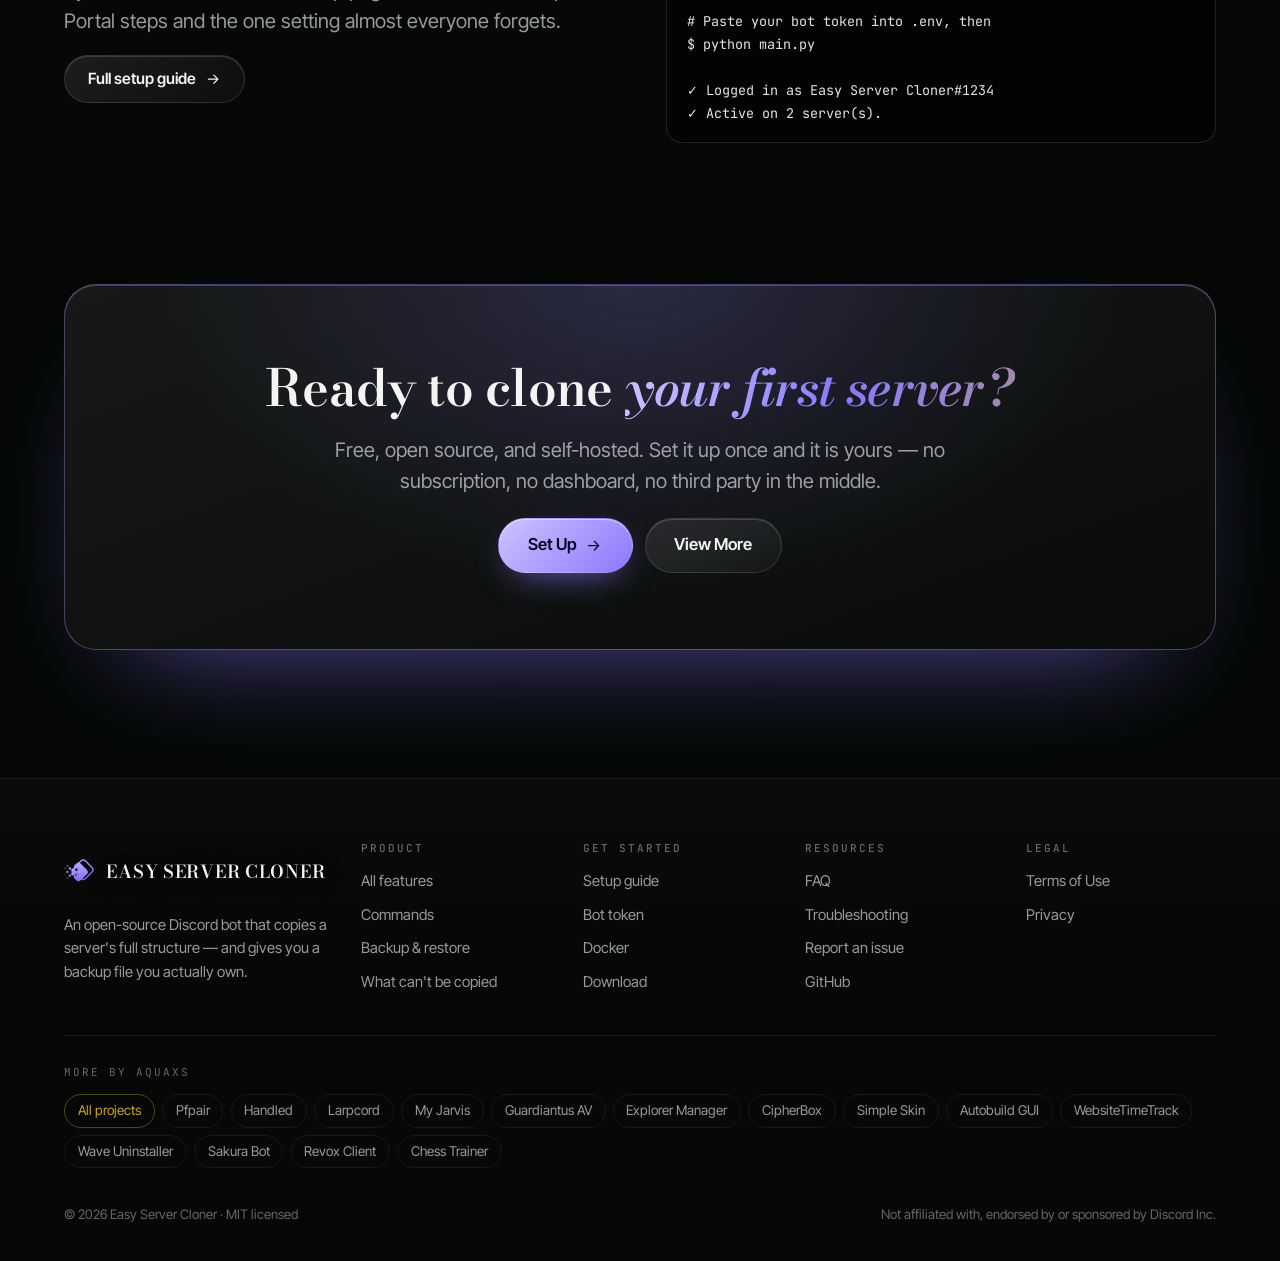
==== commit 6b61feab: "Rebuild the website in the shared AquAxs look with a 3D clone scene The site now uses the kit all Aq" ====
--- a/site/index.html
+++ b/site/index.html
@@ -1,713 +1,329 @@
 <!DOCTYPE html>
 <html lang="en">
 <head>
-<meta charset="utf-8">
-<meta name="viewport" content="width=device-width, initial-scale=1">
-<meta name="color-scheme" content="dark">
-<title>Easy Server Cloner — Clone any Discord server in minutes</title>
-<meta name="description" content="A Discord bot that copies a server's full structure — roles, categories, channels, permissions, emojis and stickers — with backups, live progress and resume after interruption.">
-<meta name="theme-color" content="#070A16">
-<link rel="icon" href="/assets/img/logo.svg" type="image/svg+xml">
-<link rel="apple-touch-icon" href="/assets/img/logo.png">
-<meta property="og:type" content="website">
-<meta property="og:title" content="Easy Server Cloner">
-<meta property="og:description" content="Copy a Discord server's full structure — roles, channels, permissions, emojis — with backups, live progress and resume.">
-<meta property="og:image" content="https://easy-cloner.vercel.app/assets/img/og-image.png">
-<meta property="og:url" content="https://easy-cloner.vercel.app/">
-<link rel="canonical" href="https://easy-cloner.vercel.app/">
-<meta property="og:image:width" content="1200">
-<meta property="og:image:height" content="630">
-<meta name="twitter:card" content="summary_large_image">
-<link rel="stylesheet" href="/assets/css/fonts.css">
-<link rel="stylesheet" href="/assets/css/style.css">
-<script>document.documentElement.classList.add("js");</script>
+  <meta charset="utf-8">
+  <meta name="viewport" content="width=device-width, initial-scale=1">
+  <title>Easy Server Cloner — Clone any Discord server in minutes</title>
+  <meta name="description" content="A Discord bot that copies a server&#x27;s full structure — roles, categories, channels, permissions, emojis and stickers — with backups, live progress and resume after interruption.">
+  <link rel="canonical" href="https://easy-cloner.vercel.app/">
+  <meta name="theme-color" content="#050806">
+  <meta name="color-scheme" content="dark">
+  <meta property="og:type" content="website">
+  <meta property="og:site_name" content="Easy Server Cloner">
+  <meta property="og:title" content="Easy Server Cloner — Clone any Discord server in minutes">
+  <meta property="og:description" content="A Discord bot that copies a server&#x27;s full structure — roles, categories, channels, permissions, emojis and stickers — with backups, live progress and resume after interruption.">
+  <meta property="og:url" content="https://easy-cloner.vercel.app/">
+  <meta property="og:image" content="https://easy-cloner.vercel.app/assets/img/og-image.png">
+  <meta property="og:image:width" content="1200">
+  <meta property="og:image:height" content="630">
+  <meta name="twitter:card" content="summary_large_image">
+  <link rel="icon" href="assets/img/logo.svg" type="image/svg+xml">
+  <link rel="apple-touch-icon" href="assets/img/logo.png">
+  <link rel="preload" href="assets/aqx/fonts/bodoni-moda-latin-600-normal.woff2" as="font" type="font/woff2" crossorigin>
+  <link rel="preload" href="assets/aqx/fonts/inter-tight-latin-wght-normal.woff2" as="font" type="font/woff2" crossorigin>
+  <link rel="stylesheet" href="assets/aqx/aqx.css">
+  <link rel="stylesheet" href="assets/site.css">
+  <script src="assets/aqx/boot.js"></script>
+  <script type="module" src="assets/aqx/aqx.js"></script>
+  <script type="application/ld+json">{"@context": "https://schema.org", "@type": "SoftwareApplication", "name": "Easy Server Cloner", "description": "A Discord bot that copies a server's full structure — roles, categories, channels, permissions, emojis and stickers — with backups, live progress and resume after interruption.", "url": "https://easy-cloner.vercel.app/", "applicationCategory": "UtilitiesApplication", "operatingSystem": "Windows, macOS, Linux", "offers": {"@type": "Offer", "price": "0", "priceCurrency": "USD"}, "author": {"@type": "Person", "name": "AquAxs", "url": "https://aqua.is-a.dev/"}, "image": "https://easy-cloner.vercel.app/assets/img/og-image.png", "softwareVersion": "2.1.0", "license": "https://opensource.org/licenses/MIT", "sameAs": ["https://github.com/aquaxs1/Easy-Cloner"]}</script>
 </head>
 <body>
-<a class="skip-link" href="#main">Skip to content</a>
-<canvas id="pixelfield" aria-hidden="true"></canvas>
-
-<!-- ── Navigation ──────────────────────────────────────────────────────── -->
-<header class="nav">
-  <div class="wrap">
-    <a class="brand" href="/index.html">
-      <img src="/assets/img/logo.svg" alt="" width="30" height="30">
-      Easy Server Cloner
-    </a>
-    <button class="nav-toggle" type="button" aria-expanded="false" aria-label="Toggle menu" aria-controls="nav-links">
-      <span></span><span></span><span></span>
-    </button>
-    <ul class="nav-links" id="nav-links">
-      <li><a href="/index.html" aria-current="page">Home</a></li>
-      <li><a href="/download.html">Download</a></li>
-      <li><a href="/features.html">Features</a></li>
-      <li><a href="/setup.html">Setup</a></li>
-      <li><a href="/faq.html">FAQ</a></li>
-      <li class="nav-cta"><a class="btn btn-sm" href="https://github.com/aquaxs1/Easy-Cloner">GitHub</a></li>
-    </ul>
-  </div>
-</header>
-
-<main id="main">
-
-<!-- ── Hero ────────────────────────────────────────────────────────────── -->
-<section class="hero">
-  <div class="wrap hero-grid">
-    <div>
-      <span class="eyebrow"><span class="dot"></span> Open source · v2.1</span>
-      <h1>Clone a Discord server<br><span class="grad-text">in minutes, not hours</span></h1>
-      <p class="hero-lead">Easy Server Cloner copies a server's whole structure — roles, channels, overwrites, emojis and settings — onto another server, or into a file you restore from later. Self-hosted, with your own bot token.</p>
-      <div class="btn-row">
-        <a class="btn" href="/setup.html">
-          Set Up
-          <svg class="arrow" width="17" height="17" viewBox="0 0 24 24" fill="none" stroke="currentColor" stroke-width="2.2" stroke-linecap="round" stroke-linejoin="round" aria-hidden="true"><path d="M5 12h14M13 6l6 6-6 6"/></svg>
-        </a>
-        <a class="btn btn-ghost" href="/features.html">
-          View More
-          <svg class="arrow" width="17" height="17" viewBox="0 0 24 24" fill="none" stroke="currentColor" stroke-width="2.2" stroke-linecap="round" stroke-linejoin="round" aria-hidden="true"><path d="M5 12h14M13 6l6 6-6 6"/></svg>
-        </a>
-      </div>
-
-      <div class="hero-stats">
-        <div><strong>8</strong><span>slash commands</span></div>
-        <div><strong>93</strong><span>automated tests</span></div>
-        <div><strong>0</strong><span>data sent to us</span></div>
-      </div>
+  <a class="skip" href="#main">Skip to content</a>
+  <canvas class="aqx-sky" aria-hidden="true"></canvas>
+  <div class="aqx-aura" aria-hidden="true"></div>
+  <div class="aqx-progress" aria-hidden="true"></div>
+
+  <header class="nav" data-stuck="false" data-open="false">
+    <div class="nav-inner">
+      <a class="brand" href="./" aria-label="Easy Server Cloner home"><img src="assets/img/logo.svg" alt="" width="32" height="32"><span>Easy Server Cloner</span></a>
+      <button class="nav-toggle" type="button" aria-label="Menu" aria-expanded="false" aria-controls="nav-links"><span></span></button>
+      <ul class="nav-links" id="nav-links">
+        <li><a href="features">Features</a></li>
+        <li><a href="setup">Setup</a></li>
+        <li><a href="faq">FAQ</a></li>
+        <li><a href="https://github.com/aquaxs1/Easy-Cloner" rel="noopener">GitHub</a></li>
+        <li><a class="btn btn-primary btn-sm" href="download">Download</a></li>
+      </ul>
     </div>
-
-    <div class="hero-art" aria-hidden="true">
-      <div class="glow"></div>
-      <div class="orbit"><i></i></div>
-      <div class="orbit two"><i></i></div>
-      <img class="mark" src="/assets/img/logo.svg" alt="" width="300" height="300">
+  </header>
+
+  <main id="main">
+    <section class="hero">
+      <div class="stage" data-scene="assets/scene.js" data-mode="hero" aria-hidden="true"><canvas></canvas></div>
+      <div class="hero-inner">
+        <div class="hero-copy">
+          <span class="eyebrow">Open source · v2.1</span>
+          <h1>Clone a Discord server <em>in minutes, not hours</em></h1>
+          <p class="lead">Easy Server Cloner copies a server's whole structure — roles, channels, overwrites, emojis and settings — onto another server, or into a file you restore from later. Self-hosted, with your own bot token.</p>
+          <div class="btn-row">
+            <a class="btn btn-primary btn-lg" href="setup">Set Up<svg viewBox="0 0 24 24" fill="none" stroke="currentColor" stroke-width="1.8" stroke-linecap="round" stroke-linejoin="round" aria-hidden="true"><path d="M5 12h14M13 6l6 6-6 6"/></svg></a>
+            <a class="btn btn-lg" href="features">View More</a>
+          </div>
+        </div>
+      </div>
+      <span class="hero-hint">Click to interrupt, click to resume</span>
+    </section>
+
+    <section class="sec">
+      <div class="wrap">
+        <div class="stats reveal">
+          <div class="stat"><b data-count="8">8</b><span>slash commands</span></div>
+          <div class="stat"><b data-count="93">93</b><span>automated tests</span></div>
+          <div class="stat"><b>0</b><span>data sent to us</span></div>
+        </div>
+      </div>
+    </section>
+
+    <section class="sec" id="how-it-works">
+      <div class="wrap">
+        <div class="sec-head reveal">
+          <span class="eyebrow">How it works</span>
+          <h2>Six steps from empty server <em>to exact copy</em></h2>
+          <p class="lead">Click through each step. Every stage is something you trigger yourself, and nothing is ever deleted without asking first.</p>
+        </div>
+        <div class="tabs reveal">
+          <div class="tabs-list" role="tablist" aria-label="How the bot works">
+            <button type="button" role="tab" id="step-tab-1" aria-controls="step-1" aria-selected="true"><b>1</b>Invite</button>
+            <button type="button" role="tab" id="step-tab-2" aria-controls="step-2" aria-selected="false"><b>2</b>Read</button>
+            <button type="button" role="tab" id="step-tab-3" aria-controls="step-3" aria-selected="false"><b>3</b>Confirm</button>
+            <button type="button" role="tab" id="step-tab-4" aria-controls="step-4" aria-selected="false"><b>4</b>Clone</button>
+            <button type="button" role="tab" id="step-tab-5" aria-controls="step-5" aria-selected="false"><b>5</b>Back up</button>
+            <button type="button" role="tab" id="step-tab-6" aria-controls="step-6" aria-selected="false"><b>6</b>Resume</button>
+          </div>
+          <div class="tabs-panel" role="tabpanel" id="step-1" aria-labelledby="step-tab-1">
+            <div class="stack">
+              <h3>Invite the bot to both servers</h3>
+              <p>It reads from the source and writes to the target, so it has to be on both — with Administrator on the target and its role at the top of the list.</p>
+              <div class="note">
+                <p><strong>Tip</strong> Drag the bot's role to the top of the target server's role list — Discord never lets a bot create roles above its own.</p>
+              </div>
+            </div>
+            <figure class="tabs-figure">
+              <svg viewBox="0 0 420 300" fill="none" xmlns="http://www.w3.org/2000/svg" aria-hidden="true"><defs><linearGradient id="s1g" x1="0" y1="0" x2="1" y2="1"><stop offset="0" stop-color="#C2B2FF"/><stop offset="1" stop-color="#6C58F0"/></linearGradient></defs><g><rect x="14" y="66" width="128" height="168" rx="14" fill="#0E1428" stroke="#2A2350" stroke-width="1.5"/><rect x="14" y="66" width="128" height="30" rx="14" fill="#151B36"/><rect x="14" y="82" width="128" height="14" fill="#151B36"/><text x="30" y="86" fill="#9EA0C4" font-family="Inter Tight,Inter,sans-serif" font-size="11" font-weight="600">Source</text><g fill="#2A2350"><rect x="30" y="110" width="82" height="9" rx="4.5"/><rect x="30" y="130" width="96" height="9" rx="4.5"/><rect x="30" y="150" width="68" height="9" rx="4.5"/><rect x="30" y="170" width="90" height="9" rx="4.5"/><rect x="30" y="190" width="74" height="9" rx="4.5"/><rect x="30" y="210" width="86" height="9" rx="4.5"/></g></g><g><rect x="278" y="66" width="128" height="168" rx="14" fill="#0E1428" stroke="#2A2350" stroke-width="1.5"/><rect x="278" y="66" width="128" height="30" rx="14" fill="#151B36"/><rect x="278" y="82" width="128" height="14" fill="#151B36"/><text x="294" y="86" fill="#9EA0C4" font-family="Inter Tight,Inter,sans-serif" font-size="11" font-weight="600">Target</text><rect x="294" y="120" width="96" height="9" rx="4.5" fill="#1B2140"/><rect x="294" y="140" width="72" height="9" rx="4.5" fill="#1B2140"/></g><path d="M150 150 L 186 150" stroke="#6C58F0" stroke-width="2" stroke-dasharray="5 5" stroke-linecap="round"><animate attributeName="stroke-dashoffset" values="20;0" dur="1.2s" repeatCount="indefinite"/></path><path d="M234 150 L 270 150" stroke="#6C58F0" stroke-width="2" stroke-dasharray="5 5" stroke-linecap="round"><animate attributeName="stroke-dashoffset" values="20;0" dur="1.2s" repeatCount="indefinite"/></path><circle cx="210" cy="150" r="30" fill="none" stroke="#6C58F0" stroke-width="1.5" opacity="0.5"><animate attributeName="r" values="26;44" dur="2.6s" repeatCount="indefinite"/><animate attributeName="opacity" values="0.5;0" dur="2.6s" repeatCount="indefinite"/></circle><circle cx="210" cy="150" r="26" fill="#0E1428" stroke="url(#s1g)" stroke-width="2"/><rect x="198" y="138" width="24" height="24" rx="6" transform="rotate(45 210 150)" fill="url(#s1g)"/><g opacity="0"><circle cx="78" cy="252" r="11" fill="#57F287" fill-opacity="0.14" stroke="#57F287" stroke-width="1.5"/><path d="M73 252l3.5 3.5L84 248" stroke="#57F287" stroke-width="2" stroke-linecap="round" stroke-linejoin="round"/><animate attributeName="opacity" values="0;0;1;1" dur="3s" repeatCount="indefinite"/></g><g opacity="0"><circle cx="342" cy="252" r="11" fill="#57F287" fill-opacity="0.14" stroke="#57F287" stroke-width="1.5"/><path d="M337 252l3.5 3.5L348 248" stroke="#57F287" stroke-width="2" stroke-linecap="round" stroke-linejoin="round"/><animate attributeName="opacity" values="0;0;0;1" dur="3s" repeatCount="indefinite"/></g></svg>
+            </figure>
+          </div>
+          <div class="tabs-panel" role="tabpanel" id="step-2" aria-labelledby="step-tab-2">
+            <div class="stack">
+              <h3>The bot reads a blueprint</h3>
+              <p>Before writing anything the bot walks the source server and turns it into a <strong>blueprint</strong>: every role with its permission bits, every channel with its overrides, plus emojis and stickers.</p>
+              <p>The engine does not care whether a blueprint came from a live server or a saved file.</p>
+              <div class="note">
+                <p><strong>/preview</strong> Runs this step alone and shows you the numbers. Nothing is written, nothing is deleted.</p>
+              </div>
+            </div>
+            <figure class="tabs-figure">
+              <svg viewBox="0 0 420 300" fill="none" xmlns="http://www.w3.org/2000/svg" aria-hidden="true"><defs><linearGradient id="s2g" x1="0" y1="0" x2="1" y2="1"><stop offset="0" stop-color="#C2B2FF"/><stop offset="1" stop-color="#6C58F0"/></linearGradient><clipPath id="s2clip"><rect x="24" y="52" width="150" height="196" rx="14"/></clipPath></defs><rect x="24" y="52" width="150" height="196" rx="14" fill="#0E1428" stroke="#2A2350" stroke-width="1.5"/><g font-family="Inter Tight,Inter,sans-serif" font-size="9.5" fill="#6E7099"><text x="42" y="80">▾ INFORMATION</text><text x="52" y="100"># rules</text><text x="52" y="118"># announcements</text><text x="42" y="140">▾ COMMUNITY</text><text x="52" y="160"># general</text><text x="52" y="178"># memes</text><text x="52" y="196">🔊 Lounge</text><text x="42" y="218">▾ ROLES</text><text x="52" y="236">@ Admin · Mod</text></g><g clip-path="url(#s2clip)"><rect x="24" y="52" width="150" height="26" fill="url(#s2g)" opacity="0.16"><animate attributeName="y" values="46;236;46" dur="4s" repeatCount="indefinite"/></rect><rect x="24" y="76" width="150" height="1.5" fill="#C2B2FF" opacity="0.8"><animate attributeName="y" values="70;260;70" dur="4s" repeatCount="indefinite"/></rect></g><path d="M186 150 L 226 150" stroke="#6C58F0" stroke-width="2" stroke-dasharray="4 5" stroke-linecap="round"><animate attributeName="stroke-dashoffset" values="18;0" dur="1s" repeatCount="indefinite"/></path><path d="M222 144l7 6-7 6" stroke="#9B8AFF" stroke-width="2" stroke-linecap="round" stroke-linejoin="round"/><rect x="240" y="62" width="152" height="176" rx="14" fill="#0B1022" stroke="url(#s2g)" stroke-width="1.6"/><rect x="240" y="62" width="152" height="30" rx="14" fill="#151B36"/><rect x="240" y="78" width="152" height="14" fill="#151B36"/><text x="256" y="82" fill="#C2B2FF" font-family="JetBrains Mono,monospace" font-size="9.5">blueprint</text><g font-family="JetBrains Mono,monospace" font-size="8.5" fill="#9B8AFF"><text x="256" y="112" opacity="0">roles: 14<animate attributeName="opacity" values="0;1;1;0" dur="4s" repeatCount="indefinite" keyTimes="0;0.2;0.9;1"/></text><text x="256" y="132" opacity="0">categories: 4<animate attributeName="opacity" values="0;0;1;1;0" dur="4s" repeatCount="indefinite" keyTimes="0;0.28;0.38;0.9;1"/></text><text x="256" y="152" opacity="0">channels: 27<animate attributeName="opacity" values="0;0;1;1;0" dur="4s" repeatCount="indefinite" keyTimes="0;0.45;0.55;0.9;1"/></text><text x="256" y="172" opacity="0">overwrites: 61<animate attributeName="opacity" values="0;0;1;1;0" dur="4s" repeatCount="indefinite" keyTimes="0;0.6;0.7;0.9;1"/></text><text x="256" y="192" opacity="0">emojis: 38<animate attributeName="opacity" values="0;0;1;1;0" dur="4s" repeatCount="indefinite" keyTimes="0;0.72;0.82;0.9;1"/></text><text x="256" y="212" fill="#57F287" opacity="0">✓ complete<animate attributeName="opacity" values="0;0;1;0" dur="4s" repeatCount="indefinite" keyTimes="0;0.88;0.95;1"/></text></g></svg>
+            </figure>
+          </div>
+          <div class="tabs-panel" role="tabpanel" id="step-3" aria-labelledby="step-tab-3">
+            <div class="stack">
+              <h3>Nothing happens without your yes</h3>
+              <p>Cloning into an existing server means clearing it first. So the bot stops and shows you exactly what it is about to do: how many objects come in, how many channels and roles go out, and which options are on.</p>
+              <div class="note warn">
+                <p><strong>Safety</strong> If source and target are the same server, the bot refuses outright — that mistake would delete the original.</p>
+              </div>
+            </div>
+            <figure class="tabs-figure">
+              <svg viewBox="0 0 420 300" fill="none" xmlns="http://www.w3.org/2000/svg" aria-hidden="true"><defs><linearGradient id="s3g" x1="0" y1="0" x2="1" y2="0"><stop offset="0" stop-color="#9B8AFF"/><stop offset="1" stop-color="#6C58F0"/></linearGradient></defs><rect x="52" y="42" width="316" height="216" rx="14" fill="#0E1428" stroke="#2A2350" stroke-width="1.5"/><rect x="52" y="42" width="4" height="216" rx="2" fill="#FFD76F"/><text x="78" y="76" fill="#EAE8FB" font-family="Inter Tight,Inter,sans-serif" font-size="14" font-weight="700">⚠️  Confirm clone</text><text x="78" y="98" fill="#9EA0C4" font-family="Inter Tight,Inter,sans-serif" font-size="10.5">You are about to overwrite “Staging” with</text><text x="78" y="114" fill="#9EA0C4" font-family="Inter Tight,Inter,sans-serif" font-size="10.5">the contents of “Main Community”.</text><rect x="78" y="130" width="130" height="56" rx="9" fill="#151B36"/><text x="90" y="150" fill="#6E7099" font-family="Inter Tight,Inter,sans-serif" font-size="8.5" letter-spacing="1">INCOMING</text><text x="90" y="170" fill="#57F287" font-family="JetBrains Mono,monospace" font-size="13" font-weight="500">84 objects</text><rect x="216" y="130" width="130" height="56" rx="9" fill="#151B36"/><text x="228" y="150" fill="#6E7099" font-family="Inter Tight,Inter,sans-serif" font-size="8.5" letter-spacing="1">WILL BE DELETED</text><text x="228" y="170" fill="#FF6B6E" font-family="JetBrains Mono,monospace" font-size="13" font-weight="500">12 channels</text><g><rect x="78" y="204" width="122" height="36" rx="9" fill="url(#s3g)"><animate attributeName="opacity" values="1;0.75;1" dur="2.4s" repeatCount="indefinite"/></rect><text x="139" y="227" fill="#fff" font-family="Inter Tight,Inter,sans-serif" font-size="11.5" font-weight="600" text-anchor="middle">🧬  Clone now</text></g><rect x="210" y="204" width="102" height="36" rx="9" fill="#1B2140" stroke="#2A2350" stroke-width="1"/><text x="261" y="227" fill="#9EA0C4" font-family="Inter Tight,Inter,sans-serif" font-size="11.5" font-weight="500" text-anchor="middle">✖️  Cancel</text><g><animateTransform attributeName="transform" type="translate"values="60 40; 0 0; 0 0; 4 4; 0 0; 60 40" dur="3.4s" repeatCount="indefinite" keyTimes="0;0.35;0.5;0.58;0.68;1"/><path d="M150 218l0 20 5-5 3.5 7 4-2-3.5-7 7 0z" fill="#fff" stroke="#0B1022" stroke-width="1.4" stroke-linejoin="round"/></g></svg>
+            </figure>
+          </div>
+          <div class="tabs-panel" role="tabpanel" id="step-4" aria-labelledby="step-tab-4">
+            <div class="stack">
+              <h3>Watch it build, live</h3>
+              <p>A progress message updates as it goes: current stage, how far along, how many objects exist so far. A cancel button sits underneath.</p>
+              <div class="note">
+                <p><strong>Self-pacing</strong> When Discord starts rate-limiting, the bot notices and slows down on its own, then speeds back up.</p>
+              </div>
+            </div>
+            <figure class="tabs-figure">
+              <svg viewBox="0 0 420 300" fill="none" xmlns="http://www.w3.org/2000/svg" aria-hidden="true"><defs><linearGradient id="s4bar" x1="0" y1="0" x2="1" y2="0"><stop offset="0" stop-color="#C2B2FF"/><stop offset="1" stop-color="#6C58F0"/></linearGradient><clipPath id="s4clip"><rect x="70" y="106" width="280" height="14" rx="7"/></clipPath></defs><rect x="52" y="46" width="316" height="208" rx="14" fill="#0E1428" stroke="#2A2350" stroke-width="1.5"/><rect x="52" y="46" width="4" height="208" rx="2" fill="#9B8AFF"/><text x="70" y="78" fill="#EAE8FB" font-family="Inter Tight,Inter,sans-serif" font-size="13" font-weight="700">🔄  Cloning…</text><text x="70" y="96" fill="#9EA0C4" font-family="Inter Tight,Inter,sans-serif" font-size="10">Main Community → Staging</text><rect x="70" y="106" width="280" height="14" rx="7" fill="#151B36"/><g clip-path="url(#s4clip)"><rect x="70" y="106" width="0" height="14" rx="7" fill="url(#s4bar)"><animate attributeName="width" values="0;280" dur="5s" repeatCount="indefinite"/></rect></g><g font-family="Inter Tight,Inter,sans-serif" font-size="10.5"><g opacity="0.35"><text x="70" y="150" fill="#9EA0C4">🎭  Roles</text><text x="330" y="150" fill="#57F287" text-anchor="end">14</text><animate attributeName="opacity" values="0.35;1;1" dur="5s" repeatCount="indefinite" keyTimes="0;0.18;1"/></g><g opacity="0.35"><text x="70" y="176" fill="#9EA0C4">📁  Categories</text><text x="330" y="176" fill="#57F287" text-anchor="end">4</text><animate attributeName="opacity" values="0.35;0.35;1;1" dur="5s" repeatCount="indefinite" keyTimes="0;0.34;0.42;1"/></g><g opacity="0.35"><text x="70" y="202" fill="#9EA0C4">💬  Text channels</text><text x="330" y="202" fill="#57F287" text-anchor="end">21</text><animate attributeName="opacity" values="0.35;0.35;1;1" dur="5s" repeatCount="indefinite" keyTimes="0;0.56;0.64;1"/></g><g opacity="0.35"><text x="70" y="228" fill="#9EA0C4">😀  Emojis</text><text x="330" y="228" fill="#57F287" text-anchor="end">38</text><animate attributeName="opacity" values="0.35;0.35;1;1" dur="5s" repeatCount="indefinite" keyTimes="0;0.82;0.9;1"/></g></g></svg>
+            </figure>
+          </div>
+          <div class="tabs-panel" role="tabpanel" id="step-5" aria-labelledby="step-tab-5">
+            <div class="stack">
+              <h3>Save the whole server to a file</h3>
+              <p><code>/backup</code> gives you one file holding the whole blueprint. It restores onto any server the bot can reach.</p>
+              <div class="note warn">
+                <p><strong>Treat it like a key</strong> The file holds your full permission structure. Share it as carefully as you would the server itself.</p>
+              </div>
+            </div>
+            <figure class="tabs-figure">
+              <svg viewBox="0 0 420 300" fill="none" xmlns="http://www.w3.org/2000/svg" aria-hidden="true"><defs><linearGradient id="s5g" x1="0" y1="0" x2="1" y2="1"><stop offset="0" stop-color="#C2B2FF"/><stop offset="1" stop-color="#6C58F0"/></linearGradient></defs><rect x="20" y="86" width="116" height="128" rx="13" fill="#0E1428" stroke="#2A2350" stroke-width="1.5"/><rect x="20" y="86" width="116" height="28" rx="13" fill="#151B36"/><rect x="20" y="100" width="116" height="14" fill="#151B36"/><text x="34" y="105" fill="#9EA0C4" font-family="Inter Tight,Inter,sans-serif" font-size="10" font-weight="600">Server</text><g fill="#2A2350"><rect x="34" y="128" width="72" height="8" rx="4"/><rect x="34" y="146" width="88" height="8" rx="4"/><rect x="34" y="164" width="60" height="8" rx="4"/><rect x="34" y="182" width="80" height="8" rx="4"/></g><g><path d="M148 128 L 254 128" stroke="#6C58F0" stroke-width="2" stroke-dasharray="4 5" stroke-linecap="round"><animate attributeName="stroke-dashoffset" values="18;0" dur="1s" repeatCount="indefinite"/></path><path d="M249 122l7 6-7 6" stroke="#9B8AFF" stroke-width="2" stroke-linecap="round" stroke-linejoin="round"/><text x="176" y="118" fill="#6E7099" font-family="JetBrains Mono,monospace" font-size="9">/backup</text></g><g><path d="M254 176 L 148 176" stroke="#57F287" stroke-width="2" stroke-dasharray="4 5" stroke-linecap="round" opacity="0.75"><animate attributeName="stroke-dashoffset" values="0;18" dur="1s" repeatCount="indefinite"/></path><path d="M153 170l-7 6 7 6" stroke="#57F287" stroke-width="2" stroke-linecap="round" stroke-linejoin="round"/><text x="174" y="200" fill="#6E7099" font-family="JetBrains Mono,monospace" font-size="9">/restore</text></g><g><animateTransform attributeName="transform" type="translate" values="0 0;0 -7;0 0" dur="3.4s" repeatCount="indefinite"/><path d="M268 74h72l32 32v122a12 12 0 0 1-12 12h-92a12 12 0 0 1-12-12V86a12 12 0 0 1 12-12z" fill="#0B1022" stroke="url(#s5g)" stroke-width="1.8"/><path d="M340 74v22a10 10 0 0 0 10 10h22" stroke="url(#s5g)" stroke-width="1.8" fill="none"/><g fill="#2A2350"><rect x="284" y="128" width="66" height="7" rx="3.5"/><rect x="284" y="144" width="82" height="7" rx="3.5"/><rect x="284" y="160" width="54" height="7" rx="3.5"/><rect x="284" y="176" width="74" height="7" rx="3.5"/></g><text x="284" y="208" fill="#C2B2FF" font-family="JetBrains Mono,monospace" font-size="9">.esc.json</text><rect x="356" y="196" width="6" height="6" fill="#9B8AFF"><animate attributeName="opacity" values="0;1;0" dur="2s" repeatCount="indefinite"/></rect><rect x="366" y="186" width="4" height="4" fill="#C2B2FF"><animate attributeName="opacity" values="0;1;0" dur="2s" begin="0.5s" repeatCount="indefinite"/></rect></g></svg>
+            </figure>
+          </div>
+          <div class="tabs-panel" role="tabpanel" id="step-6" aria-labelledby="step-tab-6">
+            <div class="stack">
+              <h3>Interrupted? Pick up where it stopped</h3>
+              <p>Big servers take minutes, and minutes are long enough to drop a connection. Every object created is written to a local checkpoint the moment it exists.</p>
+              <p><code>/clone resume:True</code> skips what already exists and carries on. It never wipes what it just built.</p>
+              <div class="note">
+                <p><strong>/status</strong> Lists running jobs and any unfinished run waiting to be resumed.</p>
+              </div>
+            </div>
+            <figure class="tabs-figure">
+              <svg viewBox="0 0 420 300" fill="none" xmlns="http://www.w3.org/2000/svg" aria-hidden="true"><defs><linearGradient id="s6bar" x1="0" y1="0" x2="1" y2="0"><stop offset="0" stop-color="#C2B2FF"/><stop offset="1" stop-color="#6C58F0"/></linearGradient><clipPath id="s6c1"><rect x="60" y="46" width="300" height="16" rx="8"/></clipPath><clipPath id="s6c2"><rect x="60" y="188" width="300" height="16" rx="8"/></clipPath></defs><text x="60" y="34" fill="#9EA0C4" font-family="Inter Tight,Inter,sans-serif" font-size="11" font-weight="600">First attempt</text><rect x="60" y="46" width="300" height="16" rx="8" fill="#151B36"/><g clip-path="url(#s6c1)"><rect x="60" y="46" width="0" height="16" rx="8" fill="url(#s6bar)"><animate attributeName="width" values="0;168;168;168" dur="6s" repeatCount="indefinite" keyTimes="0;0.3;0.95;1"/></rect></g><text x="60" y="84" fill="#FFD76F" font-family="Inter Tight,Inter,sans-serif" font-size="10" opacity="0">🛑  Connection lost at 56%<animate attributeName="opacity" values="0;0;1;1;0" dur="6s" repeatCount="indefinite" keyTimes="0;0.3;0.36;0.95;1"/></text><rect x="60" y="100" width="300" height="40" rx="10" fill="#9B8AFF" fill-opacity="0.07" stroke="#2A2350" stroke-width="1"/><text x="78" y="118" fill="#C2B2FF" font-family="JetBrains Mono,monospace" font-size="9.5">state/staging.json</text><text x="78" y="132" fill="#6E7099" font-family="JetBrains Mono,monospace" font-size="9">47 objects checkpointed</text><g opacity="0"><circle cx="336" cy="120" r="10" fill="#57F287" fill-opacity="0.15" stroke="#57F287" stroke-width="1.4"/><path d="M331 120l3.5 3.5L342 116" stroke="#57F287" stroke-width="1.8" stroke-linecap="round" stroke-linejoin="round"/><animate attributeName="opacity" values="0;0;1;1;0" dur="6s" repeatCount="indefinite" keyTimes="0;0.36;0.44;0.95;1"/></g><text x="60" y="176" fill="#9EA0C4" font-family="Inter Tight,Inter,sans-serif" font-size="11" font-weight="600">Resumed run</text><rect x="60" y="188" width="300" height="16" rx="8" fill="#151B36"/><g clip-path="url(#s6c2)"><rect x="60" y="188" width="168" height="16" fill="#6C58F0" fill-opacity="0.4"/><rect x="60" y="188" width="0" height="16" rx="8" fill="url(#s6bar)"><animate attributeName="width" values="0;0;168;300;300" dur="6s" repeatCount="indefinite" keyTimes="0;0.5;0.56;0.9;1"/></rect></g><text x="60" y="226" fill="#6E7099" font-family="Inter Tight,Inter,sans-serif" font-size="9.5">↳ 47 skipped</text><text x="360" y="226" fill="#57F287" font-family="Inter Tight,Inter,sans-serif" font-size="10" text-anchor="end" opacity="0">✅  Finished<animate attributeName="opacity" values="0;0;1;1" dur="6s" repeatCount="indefinite" keyTimes="0;0.88;0.94;1"/></text></svg>
+            </figure>
+          </div>
+          <div class="tabs-foot">
+            <button type="button" data-tabs-step="-1" aria-label="Previous step"><svg viewBox="0 0 24 24" fill="none" stroke="currentColor" stroke-width="1.8" stroke-linecap="round" stroke-linejoin="round" aria-hidden="true"><path d="M19 12H5M11 6l-6 6 6 6"/></svg></button>
+            <span class="tabs-count">01 / 06</span>
+            <button type="button" data-tabs-step="1" aria-label="Next step"><svg viewBox="0 0 24 24" fill="none" stroke="currentColor" stroke-width="1.8" stroke-linecap="round" stroke-linejoin="round" aria-hidden="true"><path d="M5 12h14M13 6l6 6-6 6"/></svg></button>
+          </div>
+        </div>
+      </div>
+    </section>
+
+    <section class="sec" id="highlights">
+      <div class="wrap">
+        <div class="sec-head reveal">
+          <span class="eyebrow">Why this one</span>
+          <h2>Built to be boring <em>in the right places</em></h2>
+          <p class="lead">A tool that deletes channels for a living should be predictable. These are the decisions that make it safe to actually run.</p>
+        </div>
+        <div class="cards" data-cols="3">
+          <article class="card reveal">
+            <span class="icon"><svg viewBox="0 0 24 24" fill="none" stroke="currentColor" stroke-width="1.8" stroke-linecap="round" stroke-linejoin="round" aria-hidden="true"><path d="M12 3 5 6v6c0 4.4 3 7.7 7 9 4-1.3 7-4.6 7-9V6z"/><path d="m9 12 2 2 4-4"/></svg></span>
+            <h3>Asks before it deletes</h3>
+            <p>A confirmation dialog with real numbers, a 60-second timeout, and a hard refusal if source and target are the same server.</p>
+          </article>
+          <article class="card reveal">
+            <span class="icon"><svg viewBox="0 0 24 24" fill="none" stroke="currentColor" stroke-width="1.8" stroke-linecap="round" stroke-linejoin="round" aria-hidden="true"><path d="M20 11a8 8 0 0 0-14.6-4.5L4 8M4 4v4h4M4 13a8 8 0 0 0 14.6 4.5L20 16M20 20v-4h-4"/></svg></span>
+            <h3>Survives interruptions</h3>
+            <p>Checkpoints after every created object. A dropped connection costs you seconds, not the whole run.</p>
+          </article>
+          <article class="card reveal">
+            <span class="icon"><svg viewBox="0 0 24 24" fill="none" stroke="currentColor" stroke-width="1.8" stroke-linecap="round" stroke-linejoin="round" aria-hidden="true"><rect x="3" y="4" width="18" height="5" rx="1.5"/><path d="M5 9v10a1 1 0 0 0 1 1h12a1 1 0 0 0 1-1V9M10 13h4"/></svg></span>
+            <h3>Backups you own</h3>
+            <p>One file, plain JSON, gzip-compressed when large. No account, no service, nothing stored anywhere but on your disk.</p>
+          </article>
+          <article class="card reveal">
+            <span class="icon"><svg viewBox="0 0 24 24" fill="none" stroke="currentColor" stroke-width="1.8" stroke-linecap="round" stroke-linejoin="round" aria-hidden="true"><path d="m12 3 9 5-9 5-9-5zM3 13l9 5 9-5M3 17.5l9 5 9-5"/></svg></span>
+            <h3>Correct role hierarchy</h3>
+            <p>Roles are created top-down, because Discord inserts each new one at the bottom. Get that backwards and your whole ranking inverts.</p>
+          </article>
+          <article class="card reveal">
+            <span class="icon"><svg viewBox="0 0 24 24" fill="none" stroke="currentColor" stroke-width="1.8" stroke-linecap="round" stroke-linejoin="round" aria-hidden="true"><path d="M6 3h12M6 21h12M7 3c0 5 5 6 5 9s-5 4-5 9M17 3c0 5-5 6-5 9s5 4 5 9"/></svg></span>
+            <h3>Paces itself</h3>
+            <p>Detects when Discord throttles, backs off automatically, then speeds back up once things calm down.</p>
+          </article>
+          <article class="card reveal">
+            <span class="icon"><svg viewBox="0 0 24 24" fill="none" stroke="currentColor" stroke-width="1.8" stroke-linecap="round" stroke-linejoin="round" aria-hidden="true"><circle cx="8" cy="15" r="4"/><path d="M11 12 20 3M16 7l3 3M14 9l2 2"/></svg></span>
+            <h3>Your token stays yours</h3>
+            <p>Configuration lives in a local <code>.env</code>, git-ignored by default. Self-hosted — the bot only ever talks to Discord.</p>
+          </article>
+        </div>
+      </div>
+    </section>
+
+    <section class="sec" id="quickstart">
+      <div class="wrap">
+        <div class="split">
+          <div class="stack reveal">
+            <span class="eyebrow">Quick start</span>
+            <h2>Four commands <em>to running</em></h2>
+            <p class="lead">Python 3.10 or newer. The setup page covers the Developer Portal steps and the one setting almost everyone forgets.</p>
+            <a class="btn" href="setup">Full setup guide<svg viewBox="0 0 24 24" fill="none" stroke="currentColor" stroke-width="1.8" stroke-linecap="round" stroke-linejoin="round" aria-hidden="true"><path d="M5 12h14M13 6l6 6-6 6"/></svg></a>
+          </div>
+          <div class="reveal">
+            <pre data-label="terminal"><code># Grab the project
+$ git clone https://github.com/aquaxs1/Easy-Cloner.git
+$ cd Easy-Cloner
+
+# Install and configure
+$ pip install -r requirements.txt
+$ cp .env.example .env
+
+# Paste your bot token into .env, then
+$ python main.py
+
+✓ Logged in as Easy Server Cloner#1234
+✓ Active on 2 server(s).</code></pre>
+          </div>
+        </div>
+      </div>
+    </section>
+
+    <section class="sec" id="get-started">
+      <div class="wrap">
+        <div class="cta reveal">
+          <h2>Ready to clone <em>your first server?</em></h2>
+          <p class="lead">Free, open source, and self-hosted. Set it up once and it is yours — no subscription, no dashboard, no third party in the middle.</p>
+          <div class="btn-row">
+            <a class="btn btn-primary btn-lg" href="setup">Set Up<svg viewBox="0 0 24 24" fill="none" stroke="currentColor" stroke-width="1.8" stroke-linecap="round" stroke-linejoin="round" aria-hidden="true"><path d="M5 12h14M13 6l6 6-6 6"/></svg></a>
+            <a class="btn btn-lg" href="features">View More</a>
+          </div>
+        </div>
+      </div>
+    </section>
+  </main>
+
+  <footer class="footer">
+    <div class="footer-inner">
+      <div class="footer-top">
+        <div class="footer-about">
+          <a class="brand" href="./"><img src="assets/img/logo.svg" alt="" width="32" height="32" loading="lazy"><span>Easy Server Cloner</span></a>
+          <p>An open-source Discord bot that copies a server's full structure — and gives you a backup file you actually own.</p>
+        </div>
+        <nav class="footer-col" aria-label="Product">
+          <h2>Product</h2>
+          <ul>
+            <li><a href="features">All features</a></li>
+            <li><a href="features#commands">Commands</a></li>
+            <li><a href="features#backup">Backup &amp; restore</a></li>
+            <li><a href="features#limits">What can&#x27;t be copied</a></li>
+          </ul>
+        </nav>
+        <nav class="footer-col" aria-label="Get started">
+          <h2>Get started</h2>
+          <ul>
+            <li><a href="setup">Setup guide</a></li>
+            <li><a href="setup#token">Bot token</a></li>
+            <li><a href="setup#docker">Docker</a></li>
+            <li><a href="download">Download</a></li>
+          </ul>
+        </nav>
+        <nav class="footer-col" aria-label="Resources">
+          <h2>Resources</h2>
+          <ul>
+            <li><a href="faq">FAQ</a></li>
+            <li><a href="faq#troubleshooting">Troubleshooting</a></li>
+            <li><a href="https://github.com/aquaxs1/Easy-Cloner/issues" rel="noopener">Report an issue</a></li>
+            <li><a href="https://github.com/aquaxs1/Easy-Cloner" rel="noopener">GitHub</a></li>
+          </ul>
+        </nav>
+        <nav class="footer-col" aria-label="Legal">
+          <h2>Legal</h2>
+          <ul>
+            <li><a href="terms">Terms of Use</a></li>
+            <li><a href="terms#privacy">Privacy</a></li>
+          </ul>
+        </nav>
+      </div>
+      <div class="family">
+        <span class="family-label">More by AquAxs</span>
+        <ul>
+          <li><a href="https://aqua.is-a.dev/portfolio" data-home rel="noopener">All projects</a></li>
+          <li><a href="https://pfpair.app/" rel="noopener">Pfpair</a></li>
+          <li><a href="https://handled-market.vercel.app/" rel="noopener">Handled</a></li>
+          <li><a href="https://larpcorddc.vercel.app/" rel="noopener">Larpcord</a></li>
+          <li><a href="https://mybluejarvis.vercel.app/" rel="noopener">My Jarvis</a></li>
+          <li><a href="https://guardiantus-av.vercel.app/" rel="noopener">Guardiantus AV</a></li>
+          <li><a href="https://explorer-manager.vercel.app/" rel="noopener">Explorer Manager</a></li>
+          <li><a href="https://cipher-box-file-encrypter.vercel.app/" rel="noopener">CipherBox</a></li>
+          <li><a href="https://simple-skin.vercel.app/" rel="noopener">Simple Skin</a></li>
+          <li><a href="https://autobuild-gui.vercel.app/" rel="noopener">Autobuild GUI</a></li>
+          <li><a href="https://timetrackerextension.vercel.app/" rel="noopener">WebsiteTimeTrack</a></li>
+          <li><a href="https://wave-uninstaller.vercel.app/" rel="noopener">Wave Uninstaller</a></li>
+          <li><a href="https://discord-sakurabot.vercel.app/" rel="noopener">Sakura Bot</a></li>
+          <li><a href="https://revox-client.vercel.app/" rel="noopener">Revox Client</a></li>
+          <li><a href="https://chesstrainer.cc.cd/" rel="noopener">Chess Trainer</a></li>
+        </ul>
+      </div>
+      <div class="footer-legal">
+        <p>© 2026 Easy Server Cloner · MIT licensed</p>
+        <p>Not affiliated with, endorsed by or sponsored by Discord Inc.</p>
+      </div>
     </div>
-  </div>
-</section>
-
-<hr class="divider">
-
-<!-- ── Slideshow: How it works ─────────────────────────────────────────── -->
-<section id="how-it-works">
-  <div class="wrap">
-    <div class="section-head reveal">
-      <span class="eyebrow">How it works</span>
-      <h2>Six steps from empty server to exact copy</h2>
-      <p>Click through each step — or let it play. Every stage is something you
-         trigger yourself, and nothing is ever deleted without asking first.</p>
-    </div>
-
-    <div class="slideshow reveal" data-slideshow>
-      <!-- Tabs -->
-      <div class="slide-tabs" role="tablist" aria-label="How the bot works">
-        <button class="slide-tab" role="tab" type="button" aria-selected="true"><span class="num">1</span><span class="label">Invite</span></button>
-        <button class="slide-tab" role="tab" type="button" aria-selected="false"><span class="num">2</span><span class="label">Read</span></button>
-        <button class="slide-tab" role="tab" type="button" aria-selected="false"><span class="num">3</span><span class="label">Confirm</span></button>
-        <button class="slide-tab" role="tab" type="button" aria-selected="false"><span class="num">4</span><span class="label">Clone</span></button>
-        <button class="slide-tab" role="tab" type="button" aria-selected="false"><span class="num">5</span><span class="label">Back up</span></button>
-        <button class="slide-tab" role="tab" type="button" aria-selected="false"><span class="num">6</span><span class="label">Resume</span></button>
-      </div>
-
-      <div class="slide-stage">
-
-        <!-- 1 ─ Invite -->
-        <div class="slide active" role="tabpanel">
-          <div class="slide-copy">
-            <h3>Invite the bot to both servers</h3>
-            <p>It reads from the source and writes to the target, so it has to be on both — with Administrator on the target and its role at the top of the list.</p>
-            <div class="slide-note">
-              <strong>Tip</strong>
-              <span>Drag the bot's role to the top of the target server's role list — Discord never lets a bot create roles above its own.</span>
-            </div>
-          </div>
-          <div class="slide-visual">
-            <svg viewBox="0 0 420 300" fill="none" xmlns="http://www.w3.org/2000/svg" aria-hidden="true">
-              <defs>
-                <linearGradient id="s1g" x1="0" y1="0" x2="1" y2="1">
-                  <stop offset="0" stop-color="#C2B2FF"/><stop offset="1" stop-color="#6C58F0"/>
-                </linearGradient>
-              </defs>
-              <!-- Server panels -->
-              <g>
-                <rect x="14" y="66" width="128" height="168" rx="14" fill="#0E1428" stroke="#2A2350" stroke-width="1.5"/>
-                <rect x="14" y="66" width="128" height="30" rx="14" fill="#151B36"/>
-                <rect x="14" y="82" width="128" height="14" fill="#151B36"/>
-                <text x="30" y="86" fill="#9EA0C4" font-family="Inter,sans-serif" font-size="11" font-weight="600">Source</text>
-                <g fill="#2A2350">
-                  <rect x="30" y="110" width="82" height="9" rx="4.5"/>
-                  <rect x="30" y="130" width="96" height="9" rx="4.5"/>
-                  <rect x="30" y="150" width="68" height="9" rx="4.5"/>
-                  <rect x="30" y="170" width="90" height="9" rx="4.5"/>
-                  <rect x="30" y="190" width="74" height="9" rx="4.5"/>
-                  <rect x="30" y="210" width="86" height="9" rx="4.5"/>
-                </g>
-              </g>
-              <g>
-                <rect x="278" y="66" width="128" height="168" rx="14" fill="#0E1428" stroke="#2A2350" stroke-width="1.5"/>
-                <rect x="278" y="66" width="128" height="30" rx="14" fill="#151B36"/>
-                <rect x="278" y="82" width="128" height="14" fill="#151B36"/>
-                <text x="294" y="86" fill="#9EA0C4" font-family="Inter,sans-serif" font-size="11" font-weight="600">Target</text>
-                <rect x="294" y="120" width="96" height="9" rx="4.5" fill="#1B2140"/>
-                <rect x="294" y="140" width="72" height="9" rx="4.5" fill="#1B2140"/>
-              </g>
-
-              <!-- Connection lines -->
-              <path d="M150 150 L 186 150" stroke="#6C58F0" stroke-width="2" stroke-dasharray="5 5" stroke-linecap="round">
-                <animate attributeName="stroke-dashoffset" values="20;0" dur="1.2s" repeatCount="indefinite"/>
-              </path>
-              <path d="M234 150 L 270 150" stroke="#6C58F0" stroke-width="2" stroke-dasharray="5 5" stroke-linecap="round">
-                <animate attributeName="stroke-dashoffset" values="20;0" dur="1.2s" repeatCount="indefinite"/>
-              </path>
-
-              <!-- Bot in the middle -->
-              <circle cx="210" cy="150" r="30" fill="none" stroke="#6C58F0" stroke-width="1.5" opacity="0.5">
-                <animate attributeName="r" values="26;44" dur="2.6s" repeatCount="indefinite"/>
-                <animate attributeName="opacity" values="0.5;0" dur="2.6s" repeatCount="indefinite"/>
-              </circle>
-              <circle cx="210" cy="150" r="26" fill="#0E1428" stroke="url(#s1g)" stroke-width="2"/>
-              <rect x="198" y="138" width="24" height="24" rx="6" transform="rotate(45 210 150)" fill="url(#s1g)"/>
-
-              <!-- Checkmarks -->
-              <g opacity="0">
-                <circle cx="78" cy="252" r="11" fill="#57F287" fill-opacity="0.14" stroke="#57F287" stroke-width="1.5"/>
-                <path d="M73 252l3.5 3.5L84 248" stroke="#57F287" stroke-width="2" stroke-linecap="round" stroke-linejoin="round"/>
-                <animate attributeName="opacity" values="0;0;1;1" dur="3s" repeatCount="indefinite"/>
-              </g>
-              <g opacity="0">
-                <circle cx="342" cy="252" r="11" fill="#57F287" fill-opacity="0.14" stroke="#57F287" stroke-width="1.5"/>
-                <path d="M337 252l3.5 3.5L348 248" stroke="#57F287" stroke-width="2" stroke-linecap="round" stroke-linejoin="round"/>
-                <animate attributeName="opacity" values="0;0;0;1" dur="3s" repeatCount="indefinite"/>
-              </g>
-            </svg>
-          </div>
-        </div>
-
-        <!-- 2 ─ Read the blueprint -->
-        <div class="slide" role="tabpanel">
-          <div class="slide-copy">
-            <h3>The bot reads a blueprint</h3>
-            <p>
-              Before writing anything the bot walks the source server and turns it into a <strong>blueprint</strong>: every role with its permission bits, every channel with its overrides, plus emojis and stickers.
-            </p>
-            <p>The engine does not care whether a blueprint came from a live server or a saved file.</p>
-            <div class="slide-note">
-              <strong>/preview</strong>
-              <span>Runs this step alone and shows you the numbers. Nothing is written, nothing is deleted.</span>
-            </div>
-          </div>
-          <div class="slide-visual">
-            <svg viewBox="0 0 420 300" fill="none" xmlns="http://www.w3.org/2000/svg" aria-hidden="true">
-              <defs>
-                <linearGradient id="s2g" x1="0" y1="0" x2="1" y2="1">
-                  <stop offset="0" stop-color="#C2B2FF"/><stop offset="1" stop-color="#6C58F0"/>
-                </linearGradient>
-                <clipPath id="s2clip"><rect x="24" y="52" width="150" height="196" rx="14"/></clipPath>
-              </defs>
-
-              <!-- Source panel -->
-              <rect x="24" y="52" width="150" height="196" rx="14" fill="#0E1428" stroke="#2A2350" stroke-width="1.5"/>
-              <g font-family="Inter,sans-serif" font-size="9.5" fill="#6E7099">
-                <text x="42" y="80">▾ INFORMATION</text>
-                <text x="52" y="100"># rules</text>
-                <text x="52" y="118"># announcements</text>
-                <text x="42" y="140">▾ COMMUNITY</text>
-                <text x="52" y="160"># general</text>
-                <text x="52" y="178"># memes</text>
-                <text x="52" y="196">🔊 Lounge</text>
-                <text x="42" y="218">▾ ROLES</text>
-                <text x="52" y="236">@ Admin · Mod</text>
-              </g>
-              <!-- Scan line -->
-              <g clip-path="url(#s2clip)">
-                <rect x="24" y="52" width="150" height="26" fill="url(#s2g)" opacity="0.16">
-                  <animate attributeName="y" values="46;236;46" dur="4s" repeatCount="indefinite"/>
-                </rect>
-                <rect x="24" y="76" width="150" height="1.5" fill="#C2B2FF" opacity="0.8">
-                  <animate attributeName="y" values="70;260;70" dur="4s" repeatCount="indefinite"/>
-                </rect>
-              </g>
-
-              <!-- Arrow -->
-              <path d="M186 150 L 226 150" stroke="#6C58F0" stroke-width="2" stroke-dasharray="4 5" stroke-linecap="round">
-                <animate attributeName="stroke-dashoffset" values="18;0" dur="1s" repeatCount="indefinite"/>
-              </path>
-              <path d="M222 144l7 6-7 6" stroke="#9B8AFF" stroke-width="2" stroke-linecap="round" stroke-linejoin="round"/>
-
-              <!-- Blueprint card -->
-              <rect x="240" y="62" width="152" height="176" rx="14" fill="#0B1022" stroke="url(#s2g)" stroke-width="1.6"/>
-              <rect x="240" y="62" width="152" height="30" rx="14" fill="#151B36"/>
-              <rect x="240" y="78" width="152" height="14" fill="#151B36"/>
-              <text x="256" y="82" fill="#C2B2FF" font-family="JetBrains Mono,monospace" font-size="9.5">blueprint</text>
-              <g font-family="JetBrains Mono,monospace" font-size="8.5" fill="#9B8AFF">
-                <text x="256" y="112" opacity="0">roles: 14<animate attributeName="opacity" values="0;1;1;0" dur="4s" repeatCount="indefinite" keyTimes="0;0.2;0.9;1"/></text>
-                <text x="256" y="132" opacity="0">categories: 4<animate attributeName="opacity" values="0;0;1;1;0" dur="4s" repeatCount="indefinite" keyTimes="0;0.28;0.38;0.9;1"/></text>
-                <text x="256" y="152" opacity="0">channels: 27<animate attributeName="opacity" values="0;0;1;1;0" dur="4s" repeatCount="indefinite" keyTimes="0;0.45;0.55;0.9;1"/></text>
-                <text x="256" y="172" opacity="0">overwrites: 61<animate attributeName="opacity" values="0;0;1;1;0" dur="4s" repeatCount="indefinite" keyTimes="0;0.6;0.7;0.9;1"/></text>
-                <text x="256" y="192" opacity="0">emojis: 38<animate attributeName="opacity" values="0;0;1;1;0" dur="4s" repeatCount="indefinite" keyTimes="0;0.72;0.82;0.9;1"/></text>
-                <text x="256" y="212" fill="#57F287" opacity="0">✓ complete<animate attributeName="opacity" values="0;0;1;0" dur="4s" repeatCount="indefinite" keyTimes="0;0.88;0.95;1"/></text>
-              </g>
-            </svg>
-          </div>
-        </div>
-
-        <!-- 3 ─ Confirm -->
-        <div class="slide" role="tabpanel">
-          <div class="slide-copy">
-            <h3>Nothing happens without your yes</h3>
-            <p>
-              Cloning into an existing server means clearing it first. So the bot
-              stops and shows you exactly what it is about to do: how many objects
-              come in, how many channels and roles go out, and which options are on.
-            </p>
-            <div class="slide-note warn">
-              <strong>Safety</strong>
-              <span>If source and target are the same server, the bot refuses outright — that mistake would delete the original.</span>
-            </div>
-          </div>
-          <div class="slide-visual">
-            <svg viewBox="0 0 420 300" fill="none" xmlns="http://www.w3.org/2000/svg" aria-hidden="true">
-              <defs>
-                <linearGradient id="s3g" x1="0" y1="0" x2="1" y2="0">
-                  <stop offset="0" stop-color="#9B8AFF"/><stop offset="1" stop-color="#6C58F0"/>
-                </linearGradient>
-              </defs>
-              <!-- Embed card -->
-              <rect x="52" y="42" width="316" height="216" rx="14" fill="#0E1428" stroke="#2A2350" stroke-width="1.5"/>
-              <rect x="52" y="42" width="4" height="216" rx="2" fill="#FFD76F"/>
-
-              <text x="78" y="76" fill="#EAE8FB" font-family="Inter,sans-serif" font-size="14" font-weight="700">⚠️  Confirm clone</text>
-              <text x="78" y="98" fill="#9EA0C4" font-family="Inter,sans-serif" font-size="10.5">You are about to overwrite “Staging” with</text>
-              <text x="78" y="114" fill="#9EA0C4" font-family="Inter,sans-serif" font-size="10.5">the contents of “Main Community”.</text>
-
-              <!-- Two columns -->
-              <rect x="78" y="130" width="130" height="56" rx="9" fill="#151B36"/>
-              <text x="90" y="150" fill="#6E7099" font-family="Inter,sans-serif" font-size="8.5" letter-spacing="1">INCOMING</text>
-              <text x="90" y="170" fill="#57F287" font-family="JetBrains Mono,monospace" font-size="13" font-weight="500">84 objects</text>
-
-              <rect x="216" y="130" width="130" height="56" rx="9" fill="#151B36"/>
-              <text x="228" y="150" fill="#6E7099" font-family="Inter,sans-serif" font-size="8.5" letter-spacing="1">WILL BE DELETED</text>
-              <text x="228" y="170" fill="#FF6B6E" font-family="JetBrains Mono,monospace" font-size="13" font-weight="500">12 channels</text>
-
-              <!-- Buttons -->
-              <g>
-                <rect x="78" y="204" width="122" height="36" rx="9" fill="url(#s3g)">
-                  <animate attributeName="opacity" values="1;0.75;1" dur="2.4s" repeatCount="indefinite"/>
-                </rect>
-                <text x="139" y="227" fill="#fff" font-family="Inter,sans-serif" font-size="11.5" font-weight="600" text-anchor="middle">🧬  Clone now</text>
-              </g>
-              <rect x="210" y="204" width="102" height="36" rx="9" fill="#1B2140" stroke="#2A2350" stroke-width="1"/>
-              <text x="261" y="227" fill="#9EA0C4" font-family="Inter,sans-serif" font-size="11.5" font-weight="500" text-anchor="middle">✖️  Cancel</text>
-
-              <!-- Cursor -->
-              <g>
-                <animateTransform attributeName="transform" type="translate"
-                  values="60 40; 0 0; 0 0; 4 4; 0 0; 60 40" dur="3.4s" repeatCount="indefinite" keyTimes="0;0.35;0.5;0.58;0.68;1"/>
-                <path d="M150 218l0 20 5-5 3.5 7 4-2-3.5-7 7 0z" fill="#fff" stroke="#0B1022" stroke-width="1.4" stroke-linejoin="round"/>
-              </g>
-            </svg>
-          </div>
-        </div>
-
-        <!-- 4 ─ Clone -->
-        <div class="slide" role="tabpanel">
-          <div class="slide-copy">
-            <h3>Watch it build, live</h3>
-            <p>
-              A progress message updates as it goes: current stage, how far along, how many objects exist so far. A cancel button sits underneath.
-            </p>
-            <div class="slide-note">
-              <strong>Self-pacing</strong>
-              <span>When Discord starts rate-limiting, the bot notices and slows down on its own, then speeds back up.</span>
-            </div>
-          </div>
-          <div class="slide-visual">
-            <svg viewBox="0 0 420 300" fill="none" xmlns="http://www.w3.org/2000/svg" aria-hidden="true">
-              <defs>
-                <linearGradient id="s4bar" x1="0" y1="0" x2="1" y2="0">
-                  <stop offset="0" stop-color="#C2B2FF"/><stop offset="1" stop-color="#6C58F0"/>
-                </linearGradient>
-                <clipPath id="s4clip"><rect x="70" y="106" width="280" height="14" rx="7"/></clipPath>
-              </defs>
-              <rect x="52" y="46" width="316" height="208" rx="14" fill="#0E1428" stroke="#2A2350" stroke-width="1.5"/>
-              <rect x="52" y="46" width="4" height="208" rx="2" fill="#9B8AFF"/>
-
-              <text x="70" y="78" fill="#EAE8FB" font-family="Inter,sans-serif" font-size="13" font-weight="700">🔄  Cloning…</text>
-              <text x="70" y="96" fill="#9EA0C4" font-family="Inter,sans-serif" font-size="10">Main Community → Staging</text>
-
-              <!-- Progress bar -->
-              <rect x="70" y="106" width="280" height="14" rx="7" fill="#151B36"/>
-              <g clip-path="url(#s4clip)">
-                <rect x="70" y="106" width="0" height="14" rx="7" fill="url(#s4bar)">
-                  <animate attributeName="width" values="0;280" dur="5s" repeatCount="indefinite"/>
-                </rect>
-              </g>
-
-              <!-- Stage rows -->
-              <g font-family="Inter,sans-serif" font-size="10.5">
-                <g opacity="0.35">
-                  <text x="70" y="150" fill="#9EA0C4">🎭  Roles</text>
-                  <text x="330" y="150" fill="#57F287" text-anchor="end">14</text>
-                  <animate attributeName="opacity" values="0.35;1;1" dur="5s" repeatCount="indefinite" keyTimes="0;0.18;1"/>
-                </g>
-                <g opacity="0.35">
-                  <text x="70" y="176" fill="#9EA0C4">📁  Categories</text>
-                  <text x="330" y="176" fill="#57F287" text-anchor="end">4</text>
-                  <animate attributeName="opacity" values="0.35;0.35;1;1" dur="5s" repeatCount="indefinite" keyTimes="0;0.34;0.42;1"/>
-                </g>
-                <g opacity="0.35">
-                  <text x="70" y="202" fill="#9EA0C4">💬  Text channels</text>
-                  <text x="330" y="202" fill="#57F287" text-anchor="end">21</text>
-                  <animate attributeName="opacity" values="0.35;0.35;1;1" dur="5s" repeatCount="indefinite" keyTimes="0;0.56;0.64;1"/>
-                </g>
-                <g opacity="0.35">
-                  <text x="70" y="228" fill="#9EA0C4">😀  Emojis</text>
-                  <text x="330" y="228" fill="#57F287" text-anchor="end">38</text>
-                  <animate attributeName="opacity" values="0.35;0.35;1;1" dur="5s" repeatCount="indefinite" keyTimes="0;0.82;0.9;1"/>
-                </g>
-              </g>
-            </svg>
-          </div>
-        </div>
-
-        <!-- 5 ─ Backup -->
-        <div class="slide" role="tabpanel">
-          <div class="slide-copy">
-            <h3>Save the whole server to a file</h3>
-            <p><code>/backup</code> gives you one file holding the whole blueprint. It restores onto any server the bot can reach.</p>
-            <div class="slide-note warn">
-              <strong>Treat it like a key</strong>
-              <span>The file holds your full permission structure. Share it as carefully as you would the server itself.</span>
-            </div>
-          </div>
-          <div class="slide-visual">
-            <svg viewBox="0 0 420 300" fill="none" xmlns="http://www.w3.org/2000/svg" aria-hidden="true">
-              <defs>
-                <linearGradient id="s5g" x1="0" y1="0" x2="1" y2="1">
-                  <stop offset="0" stop-color="#C2B2FF"/><stop offset="1" stop-color="#6C58F0"/>
-                </linearGradient>
-              </defs>
-              <!-- Server -->
-              <rect x="20" y="86" width="116" height="128" rx="13" fill="#0E1428" stroke="#2A2350" stroke-width="1.5"/>
-              <rect x="20" y="86" width="116" height="28" rx="13" fill="#151B36"/>
-              <rect x="20" y="100" width="116" height="14" fill="#151B36"/>
-              <text x="34" y="105" fill="#9EA0C4" font-family="Inter,sans-serif" font-size="10" font-weight="600">Server</text>
-              <g fill="#2A2350">
-                <rect x="34" y="128" width="72" height="8" rx="4"/>
-                <rect x="34" y="146" width="88" height="8" rx="4"/>
-                <rect x="34" y="164" width="60" height="8" rx="4"/>
-                <rect x="34" y="182" width="80" height="8" rx="4"/>
-              </g>
-
-              <!-- Arrows -->
-              <g>
-                <path d="M148 128 L 254 128" stroke="#6C58F0" stroke-width="2" stroke-dasharray="4 5" stroke-linecap="round">
-                  <animate attributeName="stroke-dashoffset" values="18;0" dur="1s" repeatCount="indefinite"/>
-                </path>
-                <path d="M249 122l7 6-7 6" stroke="#9B8AFF" stroke-width="2" stroke-linecap="round" stroke-linejoin="round"/>
-                <text x="176" y="118" fill="#6E7099" font-family="JetBrains Mono,monospace" font-size="9">/backup</text>
-              </g>
-              <g>
-                <path d="M254 176 L 148 176" stroke="#57F287" stroke-width="2" stroke-dasharray="4 5" stroke-linecap="round" opacity="0.75">
-                  <animate attributeName="stroke-dashoffset" values="0;18" dur="1s" repeatCount="indefinite"/>
-                </path>
-                <path d="M153 170l-7 6 7 6" stroke="#57F287" stroke-width="2" stroke-linecap="round" stroke-linejoin="round"/>
-                <text x="174" y="200" fill="#6E7099" font-family="JetBrains Mono,monospace" font-size="9">/restore</text>
-              </g>
-
-              <!-- File -->
-              <g>
-                <animateTransform attributeName="transform" type="translate" values="0 0;0 -7;0 0" dur="3.4s" repeatCount="indefinite"/>
-                <path d="M268 74h72l32 32v122a12 12 0 0 1-12 12h-92a12 12 0 0 1-12-12V86a12 12 0 0 1 12-12z" fill="#0B1022" stroke="url(#s5g)" stroke-width="1.8"/>
-                <path d="M340 74v22a10 10 0 0 0 10 10h22" stroke="url(#s5g)" stroke-width="1.8" fill="none"/>
-                <g fill="#2A2350">
-                  <rect x="284" y="128" width="66" height="7" rx="3.5"/>
-                  <rect x="284" y="144" width="82" height="7" rx="3.5"/>
-                  <rect x="284" y="160" width="54" height="7" rx="3.5"/>
-                  <rect x="284" y="176" width="74" height="7" rx="3.5"/>
-                </g>
-                <text x="284" y="208" fill="#C2B2FF" font-family="JetBrains Mono,monospace" font-size="9">.esc.json</text>
-                <!-- Pixel sparkle -->
-                <rect x="356" y="196" width="6" height="6" fill="#9B8AFF">
-                  <animate attributeName="opacity" values="0;1;0" dur="2s" repeatCount="indefinite"/>
-                </rect>
-                <rect x="366" y="186" width="4" height="4" fill="#C2B2FF">
-                  <animate attributeName="opacity" values="0;1;0" dur="2s" begin="0.5s" repeatCount="indefinite"/>
-                </rect>
-              </g>
-            </svg>
-          </div>
-        </div>
-
-        <!-- 6 ─ Resume -->
-        <div class="slide" role="tabpanel">
-          <div class="slide-copy">
-            <h3>Interrupted? Pick up where it stopped</h3>
-            <p>
-              Big servers take minutes, and minutes are long enough to drop a connection. Every object created is written to a local checkpoint the moment it exists.
-            </p>
-            <p><code>/clone resume:True</code> skips what already exists and carries on. It never wipes what it just built.</p>
-            <div class="slide-note">
-              <strong>/status</strong>
-              <span>Lists running jobs and any unfinished run waiting to be resumed.</span>
-            </div>
-          </div>
-          <div class="slide-visual">
-            <svg viewBox="0 0 420 300" fill="none" xmlns="http://www.w3.org/2000/svg" aria-hidden="true">
-              <defs>
-                <linearGradient id="s6bar" x1="0" y1="0" x2="1" y2="0">
-                  <stop offset="0" stop-color="#C2B2FF"/><stop offset="1" stop-color="#6C58F0"/>
-                </linearGradient>
-                <clipPath id="s6c1"><rect x="60" y="46" width="300" height="16" rx="8"/></clipPath>
-                <clipPath id="s6c2"><rect x="60" y="188" width="300" height="16" rx="8"/></clipPath>
-              </defs>
-
-              <!-- the first attempt -->
-              <text x="60" y="34" fill="#9EA0C4" font-family="Inter,sans-serif" font-size="11" font-weight="600">First attempt</text>
-              <rect x="60" y="46" width="300" height="16" rx="8" fill="#151B36"/>
-              <g clip-path="url(#s6c1)">
-                <rect x="60" y="46" width="0" height="16" rx="8" fill="url(#s6bar)">
-                  <animate attributeName="width" values="0;168;168;168" dur="6s" repeatCount="indefinite" keyTimes="0;0.3;0.95;1"/>
-                </rect>
-              </g>
-              <text x="60" y="84" fill="#FFD76F" font-family="Inter,sans-serif" font-size="10" opacity="0">🛑  Connection lost at 56%
-                <animate attributeName="opacity" values="0;0;1;1;0" dur="6s" repeatCount="indefinite" keyTimes="0;0.3;0.36;0.95;1"/>
-              </text>
-
-              <!-- Intermediate state: the frame is always there, only the check is added -->
-              <rect x="60" y="100" width="300" height="40" rx="10" fill="#9B8AFF" fill-opacity="0.07" stroke="#2A2350" stroke-width="1"/>
-              <text x="78" y="118" fill="#C2B2FF" font-family="JetBrains Mono,monospace" font-size="9.5">state/staging.json</text>
-              <text x="78" y="132" fill="#6E7099" font-family="JetBrains Mono,monospace" font-size="9">47 objects checkpointed</text>
-              <g opacity="0">
-                <circle cx="336" cy="120" r="10" fill="#57F287" fill-opacity="0.15" stroke="#57F287" stroke-width="1.4"/>
-                <path d="M331 120l3.5 3.5L342 116" stroke="#57F287" stroke-width="1.8" stroke-linecap="round" stroke-linejoin="round"/>
-                <animate attributeName="opacity" values="0;0;1;1;0" dur="6s" repeatCount="indefinite" keyTimes="0;0.36;0.44;0.95;1"/>
-              </g>
-
-              <!-- a resumed run -->
-              <text x="60" y="176" fill="#9EA0C4" font-family="Inter,sans-serif" font-size="11" font-weight="600">Resumed run</text>
-              <rect x="60" y="188" width="300" height="16" rx="8" fill="#151B36"/>
-              <g clip-path="url(#s6c2)">
-                <!-- The part already done is skipped, not rebuilt. -->
-                <rect x="60" y="188" width="168" height="16" fill="#6C58F0" fill-opacity="0.4"/>
-                <rect x="60" y="188" width="0" height="16" rx="8" fill="url(#s6bar)">
-                  <animate attributeName="width" values="0;0;168;300;300" dur="6s" repeatCount="indefinite" keyTimes="0;0.5;0.56;0.9;1"/>
-                </rect>
-              </g>
-              <text x="60" y="226" fill="#6E7099" font-family="Inter,sans-serif" font-size="9.5">↳ 47 skipped</text>
-              <text x="360" y="226" fill="#57F287" font-family="Inter,sans-serif" font-size="10" text-anchor="end" opacity="0">✅  Finished
-                <animate attributeName="opacity" values="0;0;1;1" dur="6s" repeatCount="indefinite" keyTimes="0;0.88;0.94;1"/>
-              </text>
-            </svg>
-          </div>
-        </div>
-
-      </div>
-
-      <!-- Controls -->
-      <div class="slide-controls">
-        <button class="slide-arrow slide-prev" type="button" aria-label="Previous step">
-          <svg width="16" height="16" viewBox="0 0 24 24" fill="none" stroke="currentColor" stroke-width="2.4" stroke-linecap="round" stroke-linejoin="round"><path d="M15 18l-6-6 6-6"/></svg>
-        </button>
-        <div class="slide-dots">
-          <button class="slide-dot" type="button" aria-label="Step 1" aria-current="true"></button>
-          <button class="slide-dot" type="button" aria-label="Step 2"></button>
-          <button class="slide-dot" type="button" aria-label="Step 3"></button>
-          <button class="slide-dot" type="button" aria-label="Step 4"></button>
-          <button class="slide-dot" type="button" aria-label="Step 5"></button>
-          <button class="slide-dot" type="button" aria-label="Step 6"></button>
-        </div>
-        <span class="slide-counter">01 / 06</span>
-        <button class="slide-arrow slide-next" type="button" aria-label="Next step">
-          <svg width="16" height="16" viewBox="0 0 24 24" fill="none" stroke="currentColor" stroke-width="2.4" stroke-linecap="round" stroke-linejoin="round"><path d="M9 18l6-6-6-6"/></svg>
-        </button>
-      </div>
-    </div>
-  </div>
-</section>
-
-<!-- ── Highlights ──────────────────────────────────────────────────────── -->
-<section id="highlights">
-  <div class="wrap">
-    <div class="section-head reveal">
-      <span class="eyebrow">Why this one</span>
-      <h2>Built to be boring in the right places</h2>
-      <p>A tool that deletes channels for a living should be predictable. These are
-         the decisions that make it safe to actually run.</p>
-    </div>
-
-    <div class="grid grid-3">
-      <article class="card reveal">
-        <div class="card-icon"><svg viewBox="0 0 24 24" fill="none" stroke="currentColor" stroke-width="1.8" stroke-linecap="round" stroke-linejoin="round"><path d="M12 22s8-4 8-10V5l-8-3-8 3v7c0 6 8 10 8 10z"/><path d="M9 12l2 2 4-4"/></svg></div>
-        <h3>Asks before it deletes</h3>
-        <p>A confirmation dialog with real numbers, a 60-second timeout, and a hard
-           refusal if source and target are the same server.</p>
-      </article>
-
-      <article class="card reveal" data-delay="70">
-        <div class="card-icon"><svg viewBox="0 0 24 24" fill="none" stroke="currentColor" stroke-width="1.8" stroke-linecap="round" stroke-linejoin="round"><path d="M3 12a9 9 0 1 0 3-6.7"/><path d="M3 4v5h5"/></svg></div>
-        <h3>Survives interruptions</h3>
-        <p>Checkpoints after every created object. A dropped connection costs you
-           seconds, not the whole run.</p>
-      </article>
-
-      <article class="card reveal" data-delay="140">
-        <div class="card-icon"><svg viewBox="0 0 24 24" fill="none" stroke="currentColor" stroke-width="1.8" stroke-linecap="round" stroke-linejoin="round"><path d="M21 15v4a2 2 0 0 1-2 2H5a2 2 0 0 1-2-2v-4"/><path d="M7 10l5 5 5-5"/><path d="M12 15V3"/></svg></div>
-        <h3>Backups you own</h3>
-        <p>One file, plain JSON, gzip-compressed when large. No account, no service,
-           nothing stored anywhere but on your disk.</p>
-      </article>
-
-      <article class="card reveal">
-        <div class="card-icon"><svg viewBox="0 0 24 24" fill="none" stroke="currentColor" stroke-width="1.8" stroke-linecap="round" stroke-linejoin="round"><path d="M4 20h4l10.5-10.5a2.8 2.8 0 0 0-4-4L4 16v4z"/><path d="M13.5 6.5l4 4"/></svg></div>
-        <h3>Correct role hierarchy</h3>
-        <p>Roles are created top-down, because Discord inserts each new one at the
-           bottom. Get that backwards and your whole ranking inverts.</p>
-      </article>
-
-      <article class="card reveal" data-delay="70">
-        <div class="card-icon"><svg viewBox="0 0 24 24" fill="none" stroke="currentColor" stroke-width="1.8" stroke-linecap="round" stroke-linejoin="round"><circle cx="12" cy="12" r="9"/><path d="M12 7v5l3 2"/></svg></div>
-        <h3>Paces itself</h3>
-        <p>Detects when Discord throttles, backs off automatically, then speeds back
-           up once things calm down.</p>
-      </article>
-
-      <article class="card reveal" data-delay="140">
-        <div class="card-icon"><svg viewBox="0 0 24 24" fill="none" stroke="currentColor" stroke-width="1.8" stroke-linecap="round" stroke-linejoin="round"><rect x="3" y="11" width="18" height="10" rx="2"/><path d="M7 11V7a5 5 0 0 1 10 0v4"/></svg></div>
-        <h3>Your token stays yours</h3>
-        <p>Configuration lives in a local <code>.env</code>, git-ignored by default.
-           Self-hosted — the bot only ever talks to Discord.</p>
-      </article>
-    </div>
-  </div>
-</section>
-
-<!-- ── Quick start ─────────────────────────────────────────────────────── -->
-<section id="quickstart">
-  <div class="wrap">
-    <div class="grid grid-2" style="align-items:center;gap:3rem">
-      <div class="reveal">
-        <span class="eyebrow">Quick start</span>
-        <h2>Four commands to running</h2>
-        <p>
-          Python 3.10 or newer. The setup page covers the Developer Portal steps and the one
-          setting almost everyone forgets.
-        </p>
-        <div class="btn-row">
-          <a class="btn" href="/setup.html">
-            Full setup guide
-            <svg class="arrow" width="17" height="17" viewBox="0 0 24 24" fill="none" stroke="currentColor" stroke-width="2.2" stroke-linecap="round" stroke-linejoin="round" aria-hidden="true"><path d="M5 12h14M13 6l6 6-6 6"/></svg>
-          </a>
-        </div>
-      </div>
-
-      <div class="reveal" data-delay="80">
-        <div class="code">
-          <div class="code-head"><span class="dots"><i></i><i></i><i></i></span> terminal</div>
-<pre><span class="c"># Grab the project</span>
-<span class="p">$</span> git clone https://github.com/aquaxs1/Easy-Cloner.git
-<span class="p">$</span> cd Easy-Cloner
-
-<span class="c"># Install and configure</span>
-<span class="p">$</span> pip install -r requirements.txt
-<span class="p">$</span> cp .env.example .env
-
-<span class="c"># Paste your bot token into .env, then</span>
-<span class="p">$</span> python main.py
-
-<span class="s">✓ Logged in as Easy Server Cloner#1234</span>
-<span class="s">✓ Active on 2 server(s).</span></pre>
-        </div>
-      </div>
-    </div>
-  </div>
-</section>
-
-<!-- ── CTA ─────────────────────────────────────────────────────────────── -->
-<section id="get-started">
-  <div class="wrap">
-    <div class="cta-band reveal">
-      <h2>Ready to clone your first server?</h2>
-      <p>Free, open source, and self-hosted. Set it up once and it is yours —
-         no subscription, no dashboard, no third party in the middle.</p>
-      <div class="btn-row">
-        <a class="btn" href="/setup.html">
-          Set Up
-          <svg class="arrow" width="17" height="17" viewBox="0 0 24 24" fill="none" stroke="currentColor" stroke-width="2.2" stroke-linecap="round" stroke-linejoin="round" aria-hidden="true"><path d="M5 12h14M13 6l6 6-6 6"/></svg>
-        </a>
-        <a class="btn btn-ghost" href="/features.html">View More</a>
-      </div>
-    </div>
-  </div>
-</section>
-
-</main>
-
-<!-- ── Footer ──────────────────────────────────────────────────────────── -->
-<footer class="footer">
-  <div class="wrap">
-    <div class="footer-grid">
-      <div class="footer-about">
-        <a class="brand" href="/index.html">
-          <img src="/assets/img/logo.svg" alt="" width="30" height="30">
-          Easy Server Cloner
-        </a>
-        <p>An open-source Discord bot that copies a server's full structure — and
-           gives you a backup file you actually own.</p>
-        <div class="footer-social">
-          <a href="https://github.com/aquaxs1/Easy-Cloner" aria-label="GitHub repository">
-            <svg viewBox="0 0 24 24" fill="currentColor" aria-hidden="true"><path d="M12 .5A11.5 11.5 0 0 0 .5 12a11.5 11.5 0 0 0 7.86 10.92c.58.1.79-.25.79-.56v-2c-3.2.7-3.88-1.54-3.88-1.54-.53-1.34-1.29-1.7-1.29-1.7-1.05-.72.08-.7.08-.7 1.16.08 1.77 1.2 1.77 1.2 1.03 1.77 2.7 1.26 3.36.96.1-.75.4-1.26.73-1.55-2.55-.29-5.24-1.28-5.24-5.7 0-1.26.45-2.29 1.19-3.1-.12-.29-.52-1.46.11-3.05 0 0 .97-.31 3.18 1.18a11 11 0 0 1 5.79 0c2.2-1.49 3.17-1.18 3.17-1.18.63 1.59.23 2.76.12 3.05.74.81 1.18 1.84 1.18 3.1 0 4.43-2.69 5.4-5.25 5.69.41.36.78 1.06.78 2.14v3.17c0 .31.21.67.8.56A11.5 11.5 0 0 0 23.5 12 11.5 11.5 0 0 0 12 .5z"/></svg>
-          </a>
-          <a href="https://discord.com/developers/applications" aria-label="Discord Developer Portal">
-            <svg viewBox="0 0 24 24" fill="currentColor" aria-hidden="true"><path d="M20.32 4.44A19.8 19.8 0 0 0 15.43 3l-.25.46a13.6 13.6 0 0 1 4.02 2.03 18.9 18.9 0 0 0-14.4 0A13.6 13.6 0 0 1 8.82 3.5L8.57 3a19.8 19.8 0 0 0-4.89 1.44C.87 8.62.1 12.7.48 16.72a19.9 19.9 0 0 0 6.04 3.06l.8-1.37c-.66-.25-1.3-.55-1.9-.9l.47-.36a14.2 14.2 0 0 0 12.22 0l.47.36c-.6.35-1.24.65-1.9.9l.8 1.37a19.9 19.9 0 0 0 6.04-3.06c.44-4.65-.75-8.7-3.2-12.28zM8.68 14.4c-1.18 0-2.15-1.08-2.15-2.4 0-1.34.95-2.42 2.15-2.42 1.2 0 2.17 1.09 2.15 2.41 0 1.33-.95 2.41-2.15 2.41zm6.64 0c-1.18 0-2.15-1.08-2.15-2.4 0-1.34.95-2.42 2.15-2.42 1.2 0 2.17 1.09 2.15 2.41 0 1.33-.95 2.41-2.15 2.41z"/></svg>
-          </a>
-        </div>
-      </div>
-
-      <div class="footer-col">
-        <h4>Product</h4>
-        <ul>
-          <li><a href="/features.html">All features</a></li>
-          <li><a href="/features.html#commands">Commands</a></li>
-          <li><a href="/features.html#backup">Backup &amp; restore</a></li>
-          <li><a href="/features.html#limits">What can't be copied</a></li>
-        </ul>
-      </div>
-
-      <div class="footer-col">
-        <h4>Get started</h4>
-        <ul>
-          <li><a href="/setup.html">Setup guide</a></li>
-          <li><a href="/setup.html#token">Bot token</a></li>
-          <li><a href="/setup.html#docker">Docker</a></li>
-          <li><a href="/download.html">Download</a></li>
-        </ul>
-      </div>
-
-      <div class="footer-col">
-        <h4>Resources</h4>
-        <ul>
-          <li><a href="/faq.html">FAQ</a></li>
-          <li><a href="/faq.html#troubleshooting">Troubleshooting</a></li>
-          <li><a href="https://github.com/aquaxs1/Easy-Cloner/issues">Report an issue</a></li>
-          <li><a href="/terms.html">Terms of Use</a></li>
-          <li><a href="/terms.html#privacy">Privacy</a></li>
-        </ul>
-      </div>
-    </div>
-
-    <div class="footer-bottom">
-      <span>© <span data-year>2026</span> Easy Server Cloner · MIT licensed</span>
-      <nav aria-label="Quick links">
-        <a href="/terms.html">Terms of Use</a>
-        <a href="/terms.html#privacy">Privacy</a>
-        <a href="/download.html">Download</a>
-        <a href="/faq.html">FAQ</a>
-        <a href="/features.html">Features</a>
-        <a href="/setup.html">Setup</a>
-        <a href="https://github.com/aquaxs1/Easy-Cloner">GitHub</a>
-      </nav>
-    </div>
-  </div>
-</footer>
-
-<script src="/assets/js/main.js" defer></script>
+  </footer>
 </body>
 </html>
--- a/site/assets/aqx/aqx.css
+++ b/site/assets/aqx/aqx.css
@@ -0,0 +1,2323 @@
+/*
+ * AQX — the shared look of the AquAxs project sites.
+ *
+ * Taken from aqua.is-a.dev: a black canvas with slow white dots, glass cards
+ * that tilt towards the pointer, Bodoni Moda for display type, Inter Tight for
+ * text and JetBrains Mono for labels. Every project sets its own accent with
+ * --ac / --ac-hi in its site.css; nothing else changes between sites.
+ *
+ * No external requests: fonts are served from ./fonts.
+ */
+
+/* ------------------------------------------------------------------ Fonts */
+
+@font-face {
+  font-family: 'Bodoni Moda';
+  font-style: normal;
+  font-weight: 600;
+  font-display: swap;
+  src: url('fonts/bodoni-moda-latin-600-normal.woff2') format('woff2');
+}
+
+@font-face {
+  font-family: 'Bodoni Moda';
+  font-style: italic;
+  font-weight: 600;
+  font-display: swap;
+  src: url('fonts/bodoni-moda-latin-600-italic.woff2') format('woff2');
+}
+
+@font-face {
+  font-family: 'Bodoni Moda';
+  font-style: normal;
+  font-weight: 700;
+  font-display: swap;
+  src: url('fonts/bodoni-moda-latin-700-normal.woff2') format('woff2');
+}
+
+@font-face {
+  font-family: 'Inter Tight';
+  font-style: normal;
+  font-weight: 100 900;
+  font-display: swap;
+  src: url('fonts/inter-tight-latin-wght-normal.woff2') format('woff2');
+}
+
+@font-face {
+  font-family: 'JetBrains Mono';
+  font-style: normal;
+  font-weight: 400;
+  font-display: swap;
+  src: url('fonts/jetbrains-mono-latin-400-normal.woff2') format('woff2');
+}
+
+@font-face {
+  font-family: 'JetBrains Mono';
+  font-style: normal;
+  font-weight: 500;
+  font-display: swap;
+  src: url('fonts/jetbrains-mono-latin-500-normal.woff2') format('woff2');
+}
+
+/* ----------------------------------------------------------------- Tokens */
+
+:root {
+  --canvas: #050806;
+  --fg: #f2f5f2;
+  --muted: rgba(242, 245, 242, 0.62);
+  --faint: rgba(242, 245, 242, 0.4);
+  --glass: rgba(255, 255, 255, 0.05);
+  --line: rgba(255, 255, 255, 0.12);
+  --line-soft: rgba(255, 255, 255, 0.07);
+  --gold: #c9a227;
+  --bad: #ff6b6b;
+
+  /* The project's accent. site.css overrides these two. */
+  --ac: #3be07a;
+  --ac-hi: #7df0a8;
+  --ac-ink: #04120a;
+
+  --font-display: 'Bodoni Moda', 'Bodoni 72', Didot, 'Times New Roman', serif;
+  --font-body: 'Inter Tight', system-ui, -apple-system, 'Segoe UI', sans-serif;
+  --font-mono: 'JetBrains Mono', ui-monospace, 'SF Mono', Consolas, monospace;
+
+  --shell-pad: clamp(1.25rem, 4vw, 3rem);
+  --maxw: 72rem;
+  --radius: 20px;
+  --ease: cubic-bezier(0.22, 0.7, 0.2, 1);
+}
+
+/* ------------------------------------------------------------------- Base */
+
+*,
+*::before,
+*::after {
+  box-sizing: border-box;
+}
+
+html {
+  background-color: var(--canvas);
+  color-scheme: dark;
+  -webkit-text-size-adjust: 100%;
+  text-size-adjust: 100%;
+  scroll-padding-top: 5.5rem;
+}
+
+body {
+  margin: 0;
+  /* No background of its own: it would cover the fixed layers behind it. */
+  background: transparent;
+  color: var(--fg);
+  font-family: var(--font-body);
+  font-size: 1rem;
+  line-height: 1.6;
+  min-height: 100svh;
+  overflow-x: hidden;
+  overflow-x: clip;
+  -webkit-font-smoothing: antialiased;
+  text-rendering: optimizeLegibility;
+}
+
+::selection {
+  background: var(--ac);
+  color: var(--ac-ink);
+}
+
+:focus-visible {
+  outline: 2px solid var(--ac-hi);
+  outline-offset: 3px;
+  border-radius: 6px;
+}
+
+img,
+svg,
+canvas,
+video {
+  max-width: 100%;
+}
+
+img {
+  height: auto;
+}
+
+a {
+  color: inherit;
+}
+
+h1,
+h2,
+h3,
+h4,
+p,
+ul,
+ol,
+figure,
+dl,
+dd {
+  margin: 0;
+}
+
+button {
+  font: inherit;
+  color: inherit;
+}
+
+[hidden] {
+  display: none !important;
+}
+
+.sr-only {
+  position: absolute;
+  width: 1px;
+  height: 1px;
+  overflow: hidden;
+  clip: rect(0 0 0 0);
+  white-space: nowrap;
+}
+
+.skip {
+  position: fixed;
+  left: 1rem;
+  top: -4rem;
+  z-index: 200;
+  padding: 0.6rem 1rem;
+  border-radius: 10px;
+  background: var(--fg);
+  color: var(--canvas);
+  text-decoration: none;
+  transition: top 160ms ease;
+}
+
+.skip:focus {
+  top: 1rem;
+}
+
+/* ------------------------------------------------------- Background layers */
+
+/* The portfolio's sky: slow white dots on black, never clickable. */
+.aqx-sky {
+  position: fixed;
+  inset: 0;
+  width: 100%;
+  height: 100%;
+  z-index: -2;
+  pointer-events: none;
+}
+
+/* A faint wash of the accent, so black does not read as empty. */
+.aqx-aura {
+  position: fixed;
+  inset: 0;
+  z-index: -1;
+  pointer-events: none;
+  background:
+    radial-gradient(60rem 34rem at 78% -8%, color-mix(in srgb, var(--ac) 16%, transparent), transparent 70%),
+    radial-gradient(44rem 30rem at -6% 38%, color-mix(in srgb, var(--ac) 7%, transparent), transparent 70%),
+    radial-gradient(50rem 34rem at 104% 82%, color-mix(in srgb, var(--gold) 6%, transparent), transparent 70%);
+}
+
+/* The reading position: a hairline that grows with the scroll. */
+.aqx-progress {
+  position: fixed;
+  inset: 0 0 auto 0;
+  height: 2px;
+  z-index: 60;
+  transform-origin: 0 50%;
+  transform: scaleX(var(--scroll, 0));
+  background: linear-gradient(90deg, var(--ac), var(--ac-hi));
+  pointer-events: none;
+}
+
+/* ------------------------------------------------------------------- Type */
+
+.eyebrow {
+  display: inline-flex;
+  align-items: center;
+  gap: 0.6rem;
+  font-family: var(--font-mono);
+  font-size: 0.6875rem;
+  font-weight: 500;
+  line-height: 1.4;
+  letter-spacing: 0.18em;
+  text-transform: uppercase;
+  color: var(--ac-hi);
+}
+
+.eyebrow::before {
+  content: '';
+  width: 1.5rem;
+  height: 1px;
+  background: currentColor;
+  opacity: 0.7;
+}
+
+.display,
+h1,
+h2 {
+  font-family: var(--font-display);
+  font-weight: 600;
+  letter-spacing: -0.015em;
+  text-wrap: balance;
+}
+
+h1 {
+  font-size: clamp(2.6rem, 5.4vw + 0.9rem, 5.75rem);
+  line-height: 0.99;
+}
+
+h2 {
+  font-size: clamp(1.95rem, 2.6vw + 1.1rem, 3.3rem);
+  line-height: 1.04;
+}
+
+/* The one flourish: Bodoni's italic in the accent, for the word that matters. */
+h1 em,
+h2 em {
+  font-style: italic;
+  background: linear-gradient(100deg, var(--ac-hi), var(--ac) 55%, color-mix(in srgb, var(--ac) 60%, var(--gold)));
+  -webkit-background-clip: text;
+  background-clip: text;
+  color: transparent;
+  padding-inline-end: 0.06em;
+}
+
+h3 {
+  font-family: var(--font-display);
+  font-size: 1.0625rem;
+  font-weight: 600;
+  letter-spacing: 0.02em;
+  line-height: 1.25;
+  text-transform: uppercase;
+}
+
+h4 {
+  font-size: 1rem;
+  font-weight: 600;
+  line-height: 1.35;
+}
+
+.lead {
+  font-size: clamp(1.05rem, 0.5vw + 0.95rem, 1.25rem);
+  line-height: 1.55;
+  color: var(--muted);
+  max-width: 40rem;
+  text-wrap: pretty;
+}
+
+.muted {
+  color: var(--muted);
+}
+
+.mono,
+code,
+kbd,
+samp,
+pre {
+  font-family: var(--font-mono);
+}
+
+code,
+kbd {
+  font-size: 0.86em;
+  padding: 0.12em 0.42em;
+  border-radius: 6px;
+  border: 1px solid var(--line-soft);
+  background: rgba(255, 255, 255, 0.06);
+  overflow-wrap: anywhere;
+}
+
+kbd {
+  border-bottom-width: 2px;
+}
+
+/* ----------------------------------------------------------------- Layout */
+
+.wrap {
+  width: min(100% - 2 * var(--shell-pad), var(--maxw));
+  margin-inline: auto;
+}
+
+.sec {
+  position: relative;
+  padding-block: clamp(2rem, 4vw, 3.5rem);
+}
+
+/* A section that opens with a heading starts a new thought: more air above. */
+.sec:has(.sec-head),
+.sec:has(.split),
+.sec:has(.cta) {
+  padding-top: clamp(3.5rem, 7vw, 6.5rem);
+}
+
+.sec-head {
+  display: grid;
+  gap: 1rem;
+  justify-items: start;
+  margin-bottom: clamp(1.75rem, 3.5vw, 3rem);
+  max-width: 46rem;
+}
+
+.sec-head.center {
+  justify-items: center;
+  text-align: center;
+  margin-inline: auto;
+}
+
+.stack {
+  display: grid;
+  gap: 1.1rem;
+  justify-items: start;
+}
+
+.stack > * {
+  min-width: 0;
+}
+
+.btn-row {
+  display: flex;
+  flex-wrap: wrap;
+  gap: 0.75rem;
+  align-items: center;
+}
+
+/* A row of buttons that closes a section keeps its distance from what it closes. */
+.wrap > .btn-row:not(:first-child) {
+  margin-top: 1.6rem;
+}
+
+/* Blocks that follow one another inside a section keep their distance. */
+.wrap > :is(.cards, .steps, .table-wrap, .note, .flow, .faq, .prose, .split, .stats, .panel, pre) + :is(.cards, .steps, .table-wrap, .note, .flow, .faq, .prose, .split, .stats, .panel, pre) {
+  margin-top: 1.25rem;
+}
+
+/* ---------------------------------------------------------------- Buttons */
+
+.btn {
+  --tx: 0px;
+  --ty: 0px;
+  position: relative;
+  display: inline-flex;
+  align-items: center;
+  justify-content: center;
+  gap: 0.55rem;
+  min-height: 3rem;
+  padding: 0.6rem 1.45rem;
+  border-radius: 999px;
+  border: 1px solid var(--line);
+  background: linear-gradient(135deg, rgba(255, 255, 255, 0.09), rgba(255, 255, 255, 0.03));
+  color: var(--fg);
+  font-weight: 600;
+  font-size: 0.97rem;
+  line-height: 1.2;
+  text-decoration: none;
+  cursor: pointer;
+  transform: translate(var(--tx), var(--ty));
+  transition:
+    transform 260ms var(--ease),
+    box-shadow 260ms ease,
+    border-color 200ms ease,
+    background-color 200ms ease;
+  box-shadow: inset 0 1px 0 rgba(255, 255, 255, 0.16);
+  -webkit-tap-highlight-color: transparent;
+}
+
+.btn:hover {
+  border-color: color-mix(in srgb, var(--ac) 55%, transparent);
+  box-shadow:
+    inset 0 1px 0 rgba(255, 255, 255, 0.22),
+    0 10px 30px -14px color-mix(in srgb, var(--ac) 70%, transparent);
+}
+
+.btn svg {
+  width: 1.05em;
+  height: 1.05em;
+  flex: none;
+}
+
+.btn-primary {
+  border-color: transparent;
+  background: linear-gradient(135deg, var(--ac-hi), var(--ac));
+  color: var(--ac-ink);
+  box-shadow:
+    inset 0 1px 0 rgba(255, 255, 255, 0.45),
+    0 12px 34px -14px color-mix(in srgb, var(--ac) 85%, transparent);
+}
+
+.btn-primary:hover {
+  border-color: transparent;
+  box-shadow:
+    inset 0 1px 0 rgba(255, 255, 255, 0.55),
+    0 16px 44px -12px color-mix(in srgb, var(--ac) 95%, transparent);
+}
+
+.btn-sm {
+  min-height: 2.4rem;
+  padding: 0.4rem 1.05rem;
+  font-size: 0.88rem;
+}
+
+.btn-lg {
+  min-height: 3.4rem;
+  padding: 0.75rem 1.8rem;
+  font-size: 1.03rem;
+}
+
+.textlink {
+  color: var(--ac-hi);
+  text-decoration: underline;
+  text-decoration-color: color-mix(in srgb, var(--ac) 45%, transparent);
+  text-underline-offset: 0.2em;
+}
+
+.textlink:hover {
+  text-decoration-color: currentColor;
+}
+
+/* ---------------------------------------------------------------- Header */
+
+.nav {
+  position: fixed;
+  inset: 0 0 auto 0;
+  z-index: 50;
+  padding: 0.8rem var(--shell-pad);
+  transition:
+    background-color 260ms ease,
+    border-color 260ms ease,
+    padding 260ms ease;
+  border-bottom: 1px solid transparent;
+}
+
+.nav[data-stuck='true'] {
+  padding-block: 0.5rem;
+  background: rgba(5, 8, 6, 0.72);
+  border-bottom-color: var(--line-soft);
+  -webkit-backdrop-filter: blur(14px) saturate(140%);
+  backdrop-filter: blur(14px) saturate(140%);
+}
+
+.nav-inner {
+  display: flex;
+  align-items: center;
+  justify-content: space-between;
+  gap: 1rem;
+  width: min(100%, var(--maxw));
+  margin-inline: auto;
+}
+
+.brand {
+  display: inline-flex;
+  align-items: center;
+  gap: 0.65rem;
+  min-height: 2.75rem;
+  font-family: var(--font-display);
+  font-weight: 600;
+  font-size: 1.12rem;
+  letter-spacing: 0.04em;
+  text-transform: uppercase;
+  text-decoration: none;
+  text-shadow: 0 2px 18px rgba(5, 8, 6, 0.85);
+  white-space: nowrap;
+}
+
+.brand img,
+.brand svg {
+  width: 2rem;
+  height: 2rem;
+  flex: none;
+  border-radius: 9px;
+  object-fit: contain;
+}
+
+.nav-links {
+  display: flex;
+  align-items: center;
+  gap: clamp(0.25rem, 1.2vw, 1.1rem);
+  list-style: none;
+  padding: 0;
+}
+
+.nav-links a:not(.btn) {
+  display: inline-flex;
+  align-items: center;
+  min-height: 2.75rem;
+  padding: 0 0.55rem;
+  font-size: 0.9rem;
+  color: var(--muted);
+  text-decoration: none;
+  transition: color 160ms ease;
+}
+
+.nav-links a:not(.btn):hover,
+.nav-links a[aria-current='page'] {
+  color: var(--fg);
+}
+
+.nav-toggle {
+  display: none;
+  place-items: center;
+  width: 2.75rem;
+  height: 2.75rem;
+  border: 0;
+  border-radius: 12px;
+  background: transparent;
+  cursor: pointer;
+}
+
+.nav-toggle span,
+.nav-toggle span::before,
+.nav-toggle span::after {
+  display: block;
+  width: 1.3rem;
+  height: 2px;
+  border-radius: 2px;
+  background: var(--fg);
+  transition:
+    transform 260ms var(--ease),
+    opacity 160ms ease;
+}
+
+.nav-toggle span {
+  position: relative;
+}
+
+.nav-toggle span::before,
+.nav-toggle span::after {
+  content: '';
+  position: absolute;
+  left: 0;
+}
+
+.nav-toggle span::before {
+  top: -6px;
+}
+
+.nav-toggle span::after {
+  top: 6px;
+}
+
+.nav-toggle[aria-expanded='true'] span {
+  background: transparent;
+}
+
+.nav-toggle[aria-expanded='true'] span::before {
+  transform: translateY(6px) rotate(45deg);
+}
+
+.nav-toggle[aria-expanded='true'] span::after {
+  transform: translateY(-6px) rotate(-45deg);
+}
+
+@media (max-width: 860px) {
+  .nav-toggle {
+    display: grid;
+  }
+
+  .nav-links {
+    position: fixed;
+    inset: 0;
+    z-index: -1;
+    flex-direction: column;
+    align-items: stretch;
+    justify-content: center;
+    gap: 0.25rem;
+    padding: 5rem var(--shell-pad) 2rem;
+    background: rgba(5, 8, 6, 0.94);
+    -webkit-backdrop-filter: blur(18px);
+    backdrop-filter: blur(18px);
+    opacity: 0;
+    visibility: hidden;
+    transform: translateY(-8px);
+    transition:
+      opacity 220ms ease,
+      transform 260ms var(--ease),
+      visibility 220ms ease;
+  }
+
+  .nav[data-open='true'] .nav-links {
+    opacity: 1;
+    visibility: visible;
+    transform: none;
+  }
+
+  .nav-links a:not(.btn) {
+    min-height: 3.4rem;
+    padding: 0;
+    font-family: var(--font-display);
+    font-size: 1.7rem;
+    color: var(--fg);
+    border-bottom: 1px solid var(--line-soft);
+  }
+
+  .nav-links .btn {
+    margin-top: 1.25rem;
+    min-height: 3.4rem;
+  }
+}
+
+/* ------------------------------------------------------------------- Hero */
+
+.hero {
+  position: relative;
+  isolation: isolate;
+  display: grid;
+  align-items: center;
+  min-height: min(100svh, 56rem);
+  padding: 7.5rem var(--shell-pad) 4.5rem;
+  overflow: hidden;
+  overflow: clip;
+}
+
+/* The 3D stage fills the hero; the scene keeps its subject on the right. */
+.stage {
+  position: absolute;
+  inset: 0;
+  z-index: -1;
+  touch-action: pan-y;
+}
+
+.stage canvas {
+  display: block;
+  width: 100%;
+  height: 100%;
+  opacity: 0;
+  transition: opacity 900ms ease;
+}
+
+.stage[data-ready='true'] canvas {
+  opacity: 1;
+}
+
+/* Before WebGL is up, and wherever it never comes up: a glow in the accent. */
+.stage::before {
+  content: '';
+  position: absolute;
+  right: 6%;
+  top: 50%;
+  width: min(46vw, 34rem);
+  aspect-ratio: 1;
+  transform: translateY(-50%);
+  border-radius: 50%;
+  background:
+    radial-gradient(closest-side, color-mix(in srgb, var(--ac) 34%, transparent), transparent 72%),
+    radial-gradient(closest-side at 62% 38%, color-mix(in srgb, var(--ac-hi) 22%, transparent), transparent 60%);
+  filter: blur(8px);
+  transition: opacity 900ms ease;
+}
+
+.stage[data-ready='true']::before {
+  opacity: 0.35;
+}
+
+/* Soft edges: the scene sinks into the page instead of ending at a line. */
+.hero::after {
+  content: '';
+  position: absolute;
+  inset: auto 0 0 0;
+  height: 9rem;
+  z-index: -1;
+  background: linear-gradient(to bottom, transparent, var(--canvas));
+  pointer-events: none;
+}
+
+.hero-inner {
+  width: min(100%, var(--maxw));
+  margin-inline: auto;
+  /* Clicks fall through to the stage, except on the copy itself. */
+  pointer-events: none;
+}
+
+.hero-copy {
+  display: grid;
+  gap: 1.35rem;
+  justify-items: start;
+  max-width: 37rem;
+}
+
+.hero-copy > * {
+  pointer-events: auto;
+}
+
+.hero-copy .lead {
+  max-width: 33rem;
+}
+
+.hero-note {
+  font-family: var(--font-mono);
+  font-size: 0.72rem;
+  letter-spacing: 0.06em;
+  color: var(--faint);
+}
+
+.hero-hint {
+  position: absolute;
+  right: var(--shell-pad);
+  bottom: 2.1rem;
+  display: inline-flex;
+  align-items: center;
+  gap: 0.85rem;
+  font-family: var(--font-mono);
+  font-size: 0.6875rem;
+  letter-spacing: 0.14em;
+  text-transform: uppercase;
+  color: var(--faint);
+  pointer-events: none;
+}
+
+.hero-hint::before {
+  content: '';
+  width: 0.45rem;
+  height: 0.45rem;
+  border-radius: 50%;
+  background: var(--ac);
+  box-shadow: 0 0 0 0 color-mix(in srgb, var(--ac) 60%, transparent);
+  animation: aqx-ping 2.4s ease-out infinite;
+}
+
+@keyframes aqx-ping {
+  0% {
+    box-shadow: 0 0 0 0 color-mix(in srgb, var(--ac) 60%, transparent);
+  }
+  100% {
+    box-shadow: 0 0 0 0.55rem transparent;
+  }
+}
+
+/* The line under the headline that types itself, as on the portfolio. */
+.typed {
+  min-height: 1.5em;
+  font-family: var(--font-mono);
+  font-size: 0.85rem;
+  color: var(--muted);
+}
+
+.typed::after {
+  content: '';
+  display: inline-block;
+  width: 1px;
+  height: 1.05em;
+  margin-left: 2px;
+  vertical-align: -0.15em;
+  background: var(--ac-hi);
+  animation: aqx-caret 1s steps(1) infinite;
+}
+
+@keyframes aqx-caret {
+  50% {
+    opacity: 0;
+  }
+}
+
+@media (max-width: 860px) {
+  .hero {
+    align-items: end;
+    min-height: min(100svh, 50rem);
+    padding-top: clamp(19rem, 46svh, 26rem);
+    padding-bottom: 3.5rem;
+  }
+
+  .stage::before {
+    right: 50%;
+    top: 24%;
+    width: min(80vw, 24rem);
+    transform: translate(50%, -50%);
+  }
+
+  /* On a phone the subject sits above the copy; fade it out behind the text. */
+  .hero::before {
+    content: '';
+    position: absolute;
+    inset: 28% 0 0 0;
+    z-index: -1;
+    background: linear-gradient(to bottom, transparent, rgba(5, 8, 6, 0.9) 24%, var(--canvas) 52%);
+    pointer-events: none;
+  }
+
+  .hero-hint {
+    display: none;
+  }
+}
+
+/* The header of every page that is not the landing page. */
+.page-head {
+  position: relative;
+  isolation: isolate;
+  padding: clamp(8rem, 14vw, 11rem) var(--shell-pad) clamp(2rem, 4vw, 3.5rem);
+  overflow: hidden;
+  overflow: clip;
+}
+
+.page-head .stage {
+  inset: 0 0 0 auto;
+  width: min(52%, 40rem);
+  -webkit-mask-image: radial-gradient(closest-side, #000 55%, transparent);
+  mask-image: radial-gradient(closest-side, #000 55%, transparent);
+}
+
+.page-head .stage::before {
+  display: none;
+}
+
+.page-head-inner {
+  width: min(100%, var(--maxw));
+  margin-inline: auto;
+  display: grid;
+  gap: 1.1rem;
+  justify-items: start;
+  pointer-events: none;
+}
+
+.page-head-inner > * {
+  pointer-events: auto;
+  max-width: 44rem;
+}
+
+.page-head h1 {
+  font-size: clamp(2.3rem, 4vw + 1rem, 4.4rem);
+}
+
+@media (max-width: 860px) {
+  .page-head .stage {
+    inset: 0 -12% auto auto;
+    width: 74%;
+    height: 64%;
+    opacity: 0.5;
+  }
+}
+
+/* ------------------------------------------------------------- Glass card */
+
+/*
+ * The portfolio's card: understated glass, a highlight along the top, a
+ * reflection that follows the pointer (--gx / --gy) and a slight tilt
+ * (--rx / --ry). aqx.js sets the four variables; without it the card rests.
+ */
+.card {
+  position: relative;
+  display: grid;
+  align-content: start;
+  gap: 0.7rem;
+  min-width: 0;
+  padding: 1.35rem 1.4rem 1.45rem;
+  border-radius: var(--radius);
+  isolation: isolate;
+  border: 1px solid var(--line);
+  background: linear-gradient(135deg, rgba(255, 255, 255, 0.07) 0%, rgba(255, 255, 255, 0.025) 45%, rgba(255, 255, 255, 0.05) 100%);
+  box-shadow:
+    inset 0 1px 0 rgba(255, 255, 255, 0.18),
+    inset 0 0 14px rgba(255, 255, 255, 0.03),
+    0 10px 26px -16px rgba(0, 0, 0, 0.7);
+  transform: perspective(900px) rotateX(var(--rx, 0deg)) rotateY(var(--ry, 0deg));
+  transition:
+    transform 260ms ease,
+    box-shadow 260ms ease,
+    border-color 260ms ease;
+}
+
+.card::before {
+  content: '';
+  position: absolute;
+  inset: 0;
+  z-index: -1;
+  border-radius: inherit;
+  pointer-events: none;
+  background: radial-gradient(11rem 11rem at var(--gx, 50%) var(--gy, 0%), color-mix(in srgb, var(--ac-hi) 16%, rgba(255, 255, 255, 0.1)), transparent 70%);
+  opacity: 0;
+  transition: opacity 260ms ease;
+}
+
+.card::after {
+  content: '';
+  position: absolute;
+  inset: 0;
+  z-index: -1;
+  border-radius: inherit;
+  pointer-events: none;
+  background: linear-gradient(to bottom, rgba(255, 255, 255, 0.07), transparent 30%);
+}
+
+.card:hover,
+.card:focus-within {
+  border-color: color-mix(in srgb, var(--ac) 42%, transparent);
+  box-shadow:
+    inset 0 1px 0 rgba(255, 255, 255, 0.22),
+    inset 0 0 16px rgba(255, 255, 255, 0.04),
+    0 0 0 1px color-mix(in srgb, var(--ac) 16%, transparent),
+    0 18px 40px -20px color-mix(in srgb, var(--ac) 50%, transparent);
+}
+
+.card:hover::before,
+.card:focus-within::before {
+  opacity: 1;
+}
+
+.card > p,
+.card li {
+  font-size: 0.94rem;
+  line-height: 1.55;
+  color: var(--muted);
+}
+
+.card > ul,
+.card > ol {
+  display: grid;
+  gap: 0.4rem;
+  padding: 0;
+  list-style: none;
+}
+
+.card > ul > li {
+  position: relative;
+  padding-left: 1.05rem;
+}
+
+.card > ul > li::before {
+  content: '';
+  position: absolute;
+  left: 0;
+  top: 0.62em;
+  width: 0.38rem;
+  height: 0.38rem;
+  border-radius: 50%;
+  background: var(--ac);
+  opacity: 0.85;
+}
+
+.card a:not(.btn) {
+  color: var(--ac-hi);
+}
+
+/* The square tile that carries a card's icon. */
+.icon {
+  display: grid;
+  place-items: center;
+  width: 2.75rem;
+  height: 2.75rem;
+  border-radius: 14px;
+  border: 1px solid rgba(255, 255, 255, 0.14);
+  background:
+    radial-gradient(120% 120% at 22% 0%, color-mix(in srgb, var(--ac) 46%, transparent), transparent 62%),
+    linear-gradient(145deg, #0c120e, #050806 58%, color-mix(in srgb, var(--gold) 22%, #050806));
+  box-shadow: inset 0 1px 0 rgba(255, 255, 255, 0.24);
+  color: var(--fg);
+  font-size: 1.25rem;
+  line-height: 1;
+}
+
+.icon svg {
+  width: 1.3rem;
+  height: 1.3rem;
+}
+
+.cards {
+  display: grid;
+  grid-template-columns: repeat(auto-fit, minmax(min(100%, 17rem), 1fr));
+  gap: 1rem;
+}
+
+.cards[data-cols='2'] {
+  grid-template-columns: repeat(auto-fit, minmax(min(100%, 24rem), 1fr));
+}
+
+.cards[data-cols='3'] {
+  grid-template-columns: repeat(auto-fit, minmax(min(100%, 19.5rem), 1fr));
+}
+
+.cards[data-cols='4'] {
+  grid-template-columns: repeat(auto-fit, minmax(min(100%, 15.5rem), 1fr));
+}
+
+/* A label at the top of a card is as wide as its text, not as the card. */
+.card > :is(.pill, .yes, .no, .maybe) {
+  justify-self: start;
+}
+
+/* Two cards side by side: what you have without it, what you get with it. */
+.card.minus > ul > li::before,
+.card.plus > ul > li::before {
+  top: 0.5em;
+  width: 0.62rem;
+  height: 0.62rem;
+  border-radius: 0;
+  background: none;
+  opacity: 1;
+}
+
+.card.minus > ul > li::before {
+  background:
+    linear-gradient(45deg, transparent 43%, var(--faint) 43% 57%, transparent 57%),
+    linear-gradient(-45deg, transparent 43%, var(--faint) 43% 57%, transparent 57%);
+}
+
+.card.plus > ul > li::before {
+  width: 0.7rem;
+  height: 0.4rem;
+  top: 0.48em;
+  border-left: 2px solid var(--ac-hi);
+  border-bottom: 2px solid var(--ac-hi);
+  transform: rotate(-45deg);
+}
+
+.card.plus {
+  border-color: color-mix(in srgb, var(--ac) 34%, var(--line));
+}
+
+/*
+ * A row of pictures you swipe through. The one in the middle faces you, the
+ * others turn away into the depth (aqx.js sets --ry, --tz and --dim).
+ */
+.coverflow {
+  display: flex;
+  gap: clamp(0.75rem, 2vw, 1.5rem);
+  overflow-x: auto;
+  overscroll-behavior-x: contain;
+  scroll-snap-type: x mandatory;
+  padding: 2rem max(var(--shell-pad), calc(50% - 19rem)) 2.5rem;
+  perspective: 1500px;
+  scrollbar-width: none;
+}
+
+.coverflow::-webkit-scrollbar {
+  display: none;
+}
+
+.coverflow > * {
+  flex: 0 0 min(80vw, 38rem);
+  min-width: 0;
+  scroll-snap-align: center;
+  transform: translateZ(var(--tz, 0px)) rotateY(var(--ry, 0deg));
+  filter: brightness(var(--dim, 1));
+  transition: filter 200ms ease;
+  will-change: transform;
+}
+
+/* Whole screens rather than popups get more room. */
+.coverflow.wide {
+  padding-inline: max(var(--shell-pad), calc(50% - 27rem));
+}
+
+.coverflow.wide > * {
+  flex-basis: min(86vw, 54rem);
+}
+
+.shot {
+  display: grid;
+  gap: 0.75rem;
+  margin: 0;
+}
+
+.shot img,
+.shot svg {
+  display: block;
+  width: 100%;
+  height: auto;
+  border-radius: calc(var(--radius) - 2px);
+  border: 1px solid var(--line);
+  background: rgba(255, 255, 255, 0.03);
+  box-shadow:
+    0 40px 80px -50px color-mix(in srgb, var(--ac) 70%, transparent),
+    0 24px 50px -30px rgba(0, 0, 0, 0.9);
+}
+
+.shot figcaption {
+  font-size: 0.9rem;
+  color: var(--muted);
+  text-align: center;
+}
+
+.shot figcaption b {
+  display: block;
+  color: var(--fg);
+  font-family: var(--font-display);
+  font-size: 1.05rem;
+  letter-spacing: 0.02em;
+  text-transform: uppercase;
+}
+
+/* A line of small print under a picture or a block. */
+.fineprint {
+  margin-top: 1.4rem;
+  font-family: var(--font-mono);
+  font-size: 0.72rem;
+  letter-spacing: 0.04em;
+  color: var(--faint);
+  text-align: center;
+}
+
+/* A card that carries a number instead of an icon. */
+.stat {
+  display: grid;
+  gap: 0.2rem;
+}
+
+.stat b {
+  font-family: var(--font-display);
+  font-size: clamp(2rem, 2vw + 1.4rem, 3rem);
+  font-weight: 600;
+  line-height: 1;
+  font-variant-numeric: tabular-nums lining-nums;
+}
+
+.stat span {
+  font-family: var(--font-mono);
+  font-size: 0.6875rem;
+  letter-spacing: 0.14em;
+  text-transform: uppercase;
+  color: var(--muted);
+}
+
+.stats {
+  display: grid;
+  grid-template-columns: repeat(auto-fit, minmax(8.5rem, 1fr));
+  gap: 1.5rem 2rem;
+  padding: 1.5rem 0;
+  border-block: 1px solid var(--line-soft);
+}
+
+/* A short list where every point carries its own icon. */
+.points {
+  display: grid;
+  gap: 0.7rem;
+  padding: 0;
+  list-style: none;
+}
+
+.points > li {
+  display: grid;
+  grid-template-columns: auto minmax(0, 1fr);
+  align-items: center;
+  gap: 0.85rem;
+  color: var(--muted);
+}
+
+.points > li > svg {
+  box-sizing: content-box;
+  width: 1.05rem;
+  height: 1.05rem;
+  padding: 0.5rem;
+  border-radius: 11px;
+  border: 1px solid var(--line);
+  background: color-mix(in srgb, var(--ac) 12%, transparent);
+  color: var(--ac-hi);
+}
+
+/* A chain: one thing hands over to the next. */
+.flow {
+  display: grid;
+  grid-template-columns: repeat(auto-fit, minmax(min(100%, 14rem), 1fr));
+  gap: 2.4rem;
+  padding: 0;
+  list-style: none;
+}
+
+/* Each link of the chain is a wrapper, so the arrow is its own and not the card's. */
+.flow > * {
+  position: relative;
+  display: grid;
+}
+
+.flow > * + *::before {
+  content: '';
+  position: absolute;
+  left: -1.75rem;
+  top: 50%;
+  width: 0.9rem;
+  height: 0.9rem;
+  border-top: 2px solid var(--ac);
+  border-right: 2px solid var(--ac);
+  transform: translateY(-50%) rotate(45deg);
+}
+
+@media (max-width: 760px) {
+  .flow > * + *::before {
+    left: 50%;
+    top: -1.75rem;
+    transform: translateX(-50%) rotate(135deg);
+  }
+}
+
+/* ------------------------------------------------------------------- Tabs */
+/*
+ * Something you click through: a row of tabs, one panel on show. Without
+ * script every panel is simply there, one under the other.
+ */
+.tabs {
+  display: grid;
+  gap: 1rem;
+  min-width: 0;
+}
+
+.tabs-list {
+  display: flex;
+  flex-wrap: wrap;
+  gap: 0.5rem;
+}
+
+.tabs-list [role='tab'] {
+  display: inline-flex;
+  align-items: center;
+  gap: 0.55rem;
+  min-height: 2.75rem;
+  padding: 0.3rem 1.05rem 0.3rem 0.4rem;
+  border-radius: 999px;
+  border: 1px solid var(--line);
+  background: rgba(255, 255, 255, 0.04);
+  color: var(--muted);
+  font: inherit;
+  font-size: 0.9rem;
+  font-weight: 600;
+  cursor: pointer;
+  transition:
+    color 180ms ease,
+    border-color 180ms ease,
+    background 180ms ease;
+}
+
+.tabs-list [role='tab'] b {
+  display: grid;
+  place-items: center;
+  width: 1.95rem;
+  height: 1.95rem;
+  border-radius: 50%;
+  border: 1px solid var(--line);
+  font-family: var(--font-mono);
+  font-size: 0.72rem;
+  font-weight: 500;
+}
+
+.tabs-list [role='tab']:hover {
+  color: var(--fg);
+}
+
+.tabs-list [role='tab'][aria-selected='true'] {
+  color: var(--fg);
+  border-color: color-mix(in srgb, var(--ac) 60%, transparent);
+  background: color-mix(in srgb, var(--ac) 14%, transparent);
+}
+
+.tabs-list [role='tab'][aria-selected='true'] b {
+  border-color: var(--ac);
+  background: var(--ac);
+  color: var(--ac-ink);
+}
+
+.tabs-panel {
+  display: grid;
+  grid-template-columns: repeat(auto-fit, minmax(min(100%, 19rem), 1fr));
+  gap: clamp(1.25rem, 3vw, 3rem);
+  align-items: center;
+  padding: clamp(1.25rem, 3vw, 2.25rem);
+  border-radius: calc(var(--radius) + 4px);
+  border: 1px solid var(--line);
+  background: linear-gradient(160deg, rgba(255, 255, 255, 0.07), rgba(255, 255, 255, 0.02) 60%);
+  box-shadow:
+    inset 0 1px 0 rgba(255, 255, 255, 0.18),
+    0 40px 90px -60px color-mix(in srgb, var(--ac) 65%, transparent);
+  min-width: 0;
+}
+
+.tabs-panel[hidden] {
+  display: none;
+}
+
+.js .tabs-panel:not([hidden]) {
+  animation: tabs-in 420ms cubic-bezier(0.2, 0.7, 0.2, 1) both;
+}
+
+@keyframes tabs-in {
+  from {
+    opacity: 0;
+    transform: translateY(0.6rem);
+  }
+}
+
+.tabs-panel p {
+  color: var(--muted);
+}
+
+.tabs-figure {
+  margin: 0;
+  min-width: 0;
+}
+
+.tabs-figure svg,
+.tabs-figure img {
+  display: block;
+  width: 100%;
+  height: auto;
+  max-height: 22rem;
+}
+
+.tabs-foot {
+  display: flex;
+  align-items: center;
+  justify-content: center;
+  gap: 1rem;
+  font-family: var(--font-mono);
+  font-size: 0.75rem;
+  letter-spacing: 0.12em;
+  color: var(--faint);
+}
+
+.tabs-foot button {
+  display: grid;
+  place-items: center;
+  width: 2.75rem;
+  height: 2.75rem;
+  border-radius: 50%;
+  border: 1px solid var(--line);
+  background: rgba(255, 255, 255, 0.04);
+  color: var(--fg);
+  cursor: pointer;
+  transition: border-color 180ms ease;
+}
+
+.tabs-foot button:hover {
+  border-color: color-mix(in srgb, var(--ac) 60%, transparent);
+}
+
+.tabs-foot svg {
+  width: 1.1rem;
+  height: 1.1rem;
+}
+
+/* On a phone the tabs stay one row you can swipe along. */
+@media (max-width: 620px) {
+  .tabs-list {
+    flex-wrap: nowrap;
+    overflow-x: auto;
+    margin-inline: calc(-1 * var(--shell-pad));
+    padding: 0.2rem var(--shell-pad);
+    scroll-padding-inline: var(--shell-pad);
+    scrollbar-width: none;
+  }
+
+  .tabs-list::-webkit-scrollbar {
+    display: none;
+  }
+
+  .tabs-list [role='tab'] {
+    flex: none;
+  }
+}
+
+/* Without script there is nothing to step through. */
+html:not(.js) .tabs-list,
+html:not(.js) .tabs-foot {
+  display: none;
+}
+
+/* ------------------------------------------------------------------ Steps */
+
+.steps {
+  counter-reset: step;
+  display: grid;
+  gap: 1rem;
+  padding: 0;
+  list-style: none;
+}
+
+.steps > li,
+.steps > .step {
+  counter-increment: step;
+  position: relative;
+  display: grid;
+  gap: 0.5rem;
+  padding: 1.3rem 1.4rem 1.35rem 4.6rem;
+  border-radius: var(--radius);
+  border: 1px solid var(--line);
+  background: linear-gradient(135deg, rgba(255, 255, 255, 0.06), rgba(255, 255, 255, 0.02));
+  box-shadow: inset 0 1px 0 rgba(255, 255, 255, 0.14);
+  min-width: 0;
+  align-content: start;
+}
+
+.steps > li::before,
+.steps > .step::before {
+  content: counter(step, decimal-leading-zero);
+  position: absolute;
+  left: 1.3rem;
+  top: 1.15rem;
+  font-family: var(--font-display);
+  font-size: 1.9rem;
+  font-weight: 600;
+  line-height: 1;
+  font-variant-numeric: lining-nums;
+  color: transparent;
+  -webkit-text-stroke: 1px var(--ac);
+}
+
+.steps p,
+.steps li li {
+  color: var(--muted);
+  font-size: 0.96rem;
+}
+
+.steps[data-cols] {
+  grid-template-columns: repeat(auto-fit, minmax(min(100%, 16rem), 1fr));
+}
+
+.steps[data-cols] > li,
+.steps[data-cols] > .step {
+  padding: 4rem 1.4rem 1.4rem;
+}
+
+/* On a phone the number sits above the text, so the text keeps the full width. */
+@media (max-width: 620px) {
+  .steps > li,
+  .steps > .step {
+    padding: 3.7rem 1.15rem 1.25rem;
+  }
+
+  .steps > li::before,
+  .steps > .step::before {
+    left: 1.15rem;
+    top: 1.05rem;
+  }
+}
+
+/* ----------------------------------------------------------------- Tables */
+
+.table-wrap {
+  overflow-x: auto;
+  border-radius: var(--radius);
+  border: 1px solid var(--line);
+  background: linear-gradient(135deg, rgba(255, 255, 255, 0.05), rgba(255, 255, 255, 0.02));
+  box-shadow: inset 0 1px 0 rgba(255, 255, 255, 0.14);
+}
+
+table {
+  width: 100%;
+  border-collapse: collapse;
+  font-size: 0.94rem;
+}
+
+th,
+td {
+  padding: 0.85rem 1.1rem;
+  text-align: left;
+  vertical-align: top;
+  border-bottom: 1px solid var(--line-soft);
+}
+
+thead th {
+  font-family: var(--font-mono);
+  font-size: 0.6875rem;
+  font-weight: 500;
+  letter-spacing: 0.14em;
+  text-transform: uppercase;
+  color: var(--muted);
+  white-space: nowrap;
+}
+
+tbody th {
+  font-weight: 600;
+}
+
+tbody tr:last-child > * {
+  border-bottom: 0;
+}
+
+tbody tr {
+  transition: background-color 160ms ease;
+}
+
+tbody tr:hover {
+  background: rgba(255, 255, 255, 0.03);
+}
+
+td {
+  color: var(--muted);
+}
+
+td:first-child {
+  color: var(--fg);
+}
+
+/* Yes / no / partly, where a table compares. */
+.yes,
+.no,
+.maybe,
+.pill {
+  display: inline-flex;
+  align-items: center;
+  gap: 0.35rem;
+  padding: 0.12rem 0.6rem;
+  border-radius: 999px;
+  border: 1px solid var(--line);
+  font-family: var(--font-mono);
+  font-size: 0.6875rem;
+  letter-spacing: 0.08em;
+  text-transform: uppercase;
+  white-space: nowrap;
+  color: var(--muted);
+}
+
+.yes {
+  color: var(--ac-hi);
+  border-color: color-mix(in srgb, var(--ac) 45%, transparent);
+  background: color-mix(in srgb, var(--ac) 10%, transparent);
+}
+
+.no {
+  color: var(--faint);
+}
+
+.maybe {
+  color: var(--gold);
+  border-color: color-mix(in srgb, var(--gold) 45%, transparent);
+}
+
+.pill-accent {
+  color: var(--ac-hi);
+  border-color: color-mix(in srgb, var(--ac) 45%, transparent);
+  background: color-mix(in srgb, var(--ac) 10%, transparent);
+}
+
+/* ------------------------------------------------------------------- Code */
+
+pre {
+  margin: 0;
+  padding: 1.1rem 1.25rem;
+  overflow-x: auto;
+  border-radius: 16px;
+  border: 1px solid var(--line);
+  background: rgba(0, 0, 0, 0.55);
+  box-shadow: inset 0 1px 0 rgba(255, 255, 255, 0.08);
+  font-size: 0.84rem;
+  line-height: 1.7;
+  color: #dfe7e1;
+  tab-size: 2;
+  min-width: 0;
+  max-width: 100%;
+}
+
+/* What the block is: a terminal, a file, a command typed into an app. */
+pre[data-label]::before {
+  content: attr(data-label);
+  display: block;
+  margin-bottom: 0.7rem;
+  font-family: var(--font-mono);
+  font-size: 0.6875rem;
+  letter-spacing: 0.14em;
+  text-transform: uppercase;
+  color: var(--faint);
+}
+
+pre code {
+  padding: 0;
+  border: 0;
+  background: none;
+  font-size: inherit;
+  overflow-wrap: normal;
+}
+
+.code {
+  position: relative;
+  min-width: 0;
+}
+
+.code .copy {
+  position: absolute;
+  top: 0.55rem;
+  right: 0.55rem;
+  min-height: 2rem;
+  padding: 0.2rem 0.7rem;
+  border-radius: 999px;
+  border: 1px solid var(--line);
+  background: rgba(5, 8, 6, 0.8);
+  font-family: var(--font-mono);
+  font-size: 0.6875rem;
+  letter-spacing: 0.1em;
+  text-transform: uppercase;
+  color: var(--muted);
+  cursor: pointer;
+  transition:
+    color 160ms ease,
+    border-color 160ms ease;
+}
+
+.code .copy:hover,
+.code .copy[data-done='true'] {
+  color: var(--ac-hi);
+  border-color: color-mix(in srgb, var(--ac) 50%, transparent);
+}
+
+/* ------------------------------------------------------------------ Notes */
+
+.note {
+  position: relative;
+  padding: 1rem 1.2rem 1rem 1.35rem;
+  border-radius: 16px;
+  border: 1px solid color-mix(in srgb, var(--ac) 30%, var(--line));
+  background: color-mix(in srgb, var(--ac) 7%, transparent);
+  color: var(--muted);
+  font-size: 0.95rem;
+  min-width: 0;
+}
+
+.note::before {
+  content: '';
+  position: absolute;
+  left: 0;
+  top: 1rem;
+  bottom: 1rem;
+  width: 3px;
+  border-radius: 3px;
+  background: var(--ac);
+}
+
+.note strong,
+.note b {
+  color: var(--fg);
+}
+
+.note.warn {
+  border-color: color-mix(in srgb, var(--gold) 40%, var(--line));
+  background: color-mix(in srgb, var(--gold) 8%, transparent);
+}
+
+.note.warn::before {
+  background: var(--gold);
+}
+
+.note.bad {
+  border-color: color-mix(in srgb, var(--bad) 40%, var(--line));
+  background: color-mix(in srgb, var(--bad) 8%, transparent);
+}
+
+.note.bad::before {
+  background: var(--bad);
+}
+
+/* -------------------------------------------------------------------- FAQ */
+
+.faq {
+  display: grid;
+  gap: 0.7rem;
+  max-width: 52rem;
+}
+
+details {
+  border-radius: 16px;
+  border: 1px solid var(--line);
+  background: linear-gradient(135deg, rgba(255, 255, 255, 0.055), rgba(255, 255, 255, 0.02));
+  box-shadow: inset 0 1px 0 rgba(255, 255, 255, 0.12);
+  transition: border-color 220ms ease;
+  min-width: 0;
+}
+
+details[open] {
+  border-color: color-mix(in srgb, var(--ac) 38%, transparent);
+}
+
+summary {
+  position: relative;
+  display: block;
+  padding: 1.05rem 3.2rem 1.05rem 1.3rem;
+  font-weight: 600;
+  line-height: 1.4;
+  cursor: pointer;
+  list-style: none;
+}
+
+summary::-webkit-details-marker {
+  display: none;
+}
+
+summary::after {
+  content: '';
+  position: absolute;
+  right: 1.25rem;
+  top: 50%;
+  width: 0.8rem;
+  height: 0.8rem;
+  margin-top: -0.4rem;
+  background:
+    linear-gradient(var(--ac-hi), var(--ac-hi)) center / 100% 2px no-repeat,
+    linear-gradient(var(--ac-hi), var(--ac-hi)) center / 2px 100% no-repeat;
+  transition: transform 260ms var(--ease);
+}
+
+details[open] > summary::after {
+  transform: rotate(135deg);
+}
+
+details > :not(summary) {
+  margin: 0 1.3rem 1.1rem;
+  color: var(--muted);
+}
+
+details > :not(summary) + :not(summary) {
+  margin-top: 0.75rem;
+}
+
+/* ------------------------------------------------------------------ Prose */
+
+/* Long text: guides, FAQs and the legal pages. */
+.prose {
+  display: grid;
+  gap: 1.05rem;
+  max-width: 48rem;
+  min-width: 0;
+}
+
+.prose > * {
+  min-width: 0;
+}
+
+.prose h2 {
+  margin-top: 1.6rem;
+  font-size: clamp(1.6rem, 1.4vw + 1.2rem, 2.25rem);
+}
+
+.prose h3 {
+  margin-top: 0.9rem;
+  font-family: var(--font-body);
+  font-size: 1.12rem;
+  letter-spacing: 0;
+  text-transform: none;
+}
+
+.prose p,
+.prose li,
+.prose dd {
+  color: var(--muted);
+  overflow-wrap: break-word;
+}
+
+.prose strong,
+.prose b {
+  color: var(--fg);
+  font-weight: 600;
+}
+
+.prose ul,
+.prose ol {
+  display: grid;
+  gap: 0.45rem;
+  padding-left: 1.3rem;
+}
+
+.prose li::marker {
+  color: var(--ac);
+}
+
+.prose a:not(.btn) {
+  color: var(--ac-hi);
+  text-decoration: underline;
+  text-decoration-color: color-mix(in srgb, var(--ac) 45%, transparent);
+  text-underline-offset: 0.2em;
+}
+
+.prose a:not(.btn):hover {
+  text-decoration-color: currentColor;
+}
+
+.prose hr {
+  width: 100%;
+  height: 1px;
+  margin: 1rem 0;
+  border: 0;
+  background: var(--line-soft);
+}
+
+.prose dt {
+  font-weight: 600;
+}
+
+.prose dd + dt {
+  margin-top: 0.8rem;
+}
+
+/* A page's own table of contents. */
+.toc {
+  display: flex;
+  flex-wrap: wrap;
+  gap: 0.5rem;
+  padding: 0;
+  list-style: none;
+}
+
+.toc a {
+  display: inline-flex;
+  align-items: center;
+  min-height: 2.2rem;
+  padding: 0.2rem 0.85rem;
+  border-radius: 999px;
+  border: 1px solid var(--line);
+  font-size: 0.86rem;
+  color: var(--muted);
+  text-decoration: none;
+  transition:
+    color 160ms ease,
+    border-color 160ms ease;
+}
+
+.toc a:hover {
+  color: var(--fg);
+  border-color: color-mix(in srgb, var(--ac) 50%, transparent);
+}
+
+/* ------------------------------------------------------------------ Split */
+
+.split {
+  display: grid;
+  grid-template-columns: repeat(auto-fit, minmax(min(100%, 22rem), 1fr));
+  gap: clamp(1.5rem, 4vw, 4rem);
+  align-items: center;
+}
+
+.split > * {
+  min-width: 0;
+}
+
+/* A panel that leans back and straightens as it scrolls into view. */
+.showcase {
+  --lift: 0;
+  perspective: 1400px;
+}
+
+.showcase > * {
+  transform: rotateX(calc((1 - var(--lift)) * 14deg)) scale(calc(0.94 + var(--lift) * 0.06));
+  transform-origin: 50% 100%;
+  will-change: transform;
+}
+
+.panel {
+  border-radius: calc(var(--radius) + 4px);
+  border: 1px solid var(--line);
+  background: linear-gradient(160deg, rgba(255, 255, 255, 0.08), rgba(255, 255, 255, 0.02) 60%);
+  box-shadow:
+    inset 0 1px 0 rgba(255, 255, 255, 0.2),
+    0 40px 90px -50px color-mix(in srgb, var(--ac) 65%, transparent),
+    0 30px 60px -40px rgba(0, 0, 0, 0.9);
+  overflow: hidden;
+}
+
+.panel-bar {
+  display: flex;
+  align-items: center;
+  gap: 0.45rem;
+  padding: 0.7rem 1rem;
+  border-bottom: 1px solid var(--line-soft);
+  font-family: var(--font-mono);
+  font-size: 0.6875rem;
+  letter-spacing: 0.12em;
+  text-transform: uppercase;
+  color: var(--faint);
+}
+
+.panel-bar i {
+  width: 0.6rem;
+  height: 0.6rem;
+  border-radius: 50%;
+  background: rgba(255, 255, 255, 0.16);
+}
+
+.panel-bar i:first-child {
+  background: color-mix(in srgb, var(--ac) 80%, transparent);
+}
+
+.panel-bar span {
+  margin-left: 0.4rem;
+}
+
+.panel-body {
+  padding: 1.2rem 1.3rem 1.35rem;
+}
+
+/* Inside a panel: a small heading, rows of label and value, a status line. */
+.panel-label {
+  margin: 1.1rem 0 0.5rem;
+  font-family: var(--font-mono);
+  font-size: 0.6875rem;
+  letter-spacing: 0.14em;
+  text-transform: uppercase;
+  color: var(--faint);
+}
+
+.panel-label:first-child {
+  margin-top: 0;
+}
+
+.kv {
+  display: grid;
+  gap: 0.4rem;
+}
+
+.kv > div {
+  display: flex;
+  align-items: baseline;
+  justify-content: space-between;
+  gap: 1rem;
+  padding: 0.55rem 0.8rem;
+  border-radius: 10px;
+  border: 1px solid var(--line-soft);
+  background: rgba(255, 255, 255, 0.04);
+  font-size: 0.86rem;
+}
+
+.kv span {
+  color: var(--muted);
+}
+
+.kv b {
+  font-family: var(--font-mono);
+  font-size: 0.8rem;
+  font-weight: 500;
+  text-align: right;
+  overflow-wrap: anywhere;
+}
+
+.kv .on {
+  color: var(--ac-hi);
+}
+
+.panel-foot {
+  display: flex;
+  flex-wrap: wrap;
+  align-items: center;
+  justify-content: space-between;
+  gap: 0.4rem 1rem;
+  padding: 0.75rem 1.3rem;
+  border-top: 1px solid var(--line-soft);
+  font-family: var(--font-mono);
+  font-size: 0.72rem;
+  color: var(--muted);
+}
+
+.live {
+  display: inline-flex;
+  align-items: center;
+  gap: 0.5rem;
+}
+
+.live::before {
+  content: '';
+  width: 0.45rem;
+  height: 0.45rem;
+  border-radius: 50%;
+  background: var(--ac);
+  box-shadow: 0 0 0.6rem var(--ac);
+}
+
+.panel pre {
+  border: 0;
+  border-radius: 0;
+  background: transparent;
+  box-shadow: none;
+}
+
+.coverflow-nav {
+  display: flex;
+  justify-content: center;
+  gap: 0.6rem;
+}
+
+.coverflow-nav button {
+  display: grid;
+  place-items: center;
+  width: 2.75rem;
+  height: 2.75rem;
+  border-radius: 50%;
+  border: 1px solid var(--line);
+  background: rgba(255, 255, 255, 0.05);
+  cursor: pointer;
+  transition:
+    border-color 160ms ease,
+    color 160ms ease;
+}
+
+.coverflow-nav button:hover {
+  color: var(--ac-hi);
+  border-color: color-mix(in srgb, var(--ac) 50%, transparent);
+}
+
+.coverflow-nav svg {
+  width: 1.1rem;
+  height: 1.1rem;
+}
+
+/* -------------------------------------------------------------------- CTA */
+
+.cta {
+  position: relative;
+  isolation: isolate;
+  display: grid;
+  gap: 1.3rem;
+  justify-items: center;
+  text-align: center;
+  padding: clamp(2.5rem, 6vw, 5rem) clamp(1.25rem, 4vw, 3rem);
+  border-radius: calc(var(--radius) + 12px);
+  border: 1px solid color-mix(in srgb, var(--ac) 30%, var(--line));
+  background:
+    radial-gradient(60% 120% at 50% 0%, color-mix(in srgb, var(--ac) 20%, transparent), transparent 70%),
+    linear-gradient(160deg, rgba(255, 255, 255, 0.07), rgba(255, 255, 255, 0.02));
+  box-shadow:
+    inset 0 1px 0 rgba(255, 255, 255, 0.2),
+    0 50px 120px -70px color-mix(in srgb, var(--ac) 80%, transparent);
+  overflow: hidden;
+}
+
+.cta .lead {
+  margin-inline: auto;
+}
+
+.cta .btn-row {
+  justify-content: center;
+}
+
+/* ----------------------------------------------------------------- Footer */
+
+.footer {
+  margin-top: clamp(3rem, 6vw, 6rem);
+  padding: clamp(2.5rem, 5vw, 4rem) var(--shell-pad) 2.25rem;
+  border-top: 1px solid var(--line-soft);
+  background: linear-gradient(to bottom, rgba(255, 255, 255, 0.02), transparent 40%);
+}
+
+.footer-inner {
+  width: min(100%, var(--maxw));
+  margin-inline: auto;
+  display: grid;
+  gap: 2.25rem;
+}
+
+.footer-top {
+  display: grid;
+  grid-template-columns: minmax(0, 1.4fr) repeat(auto-fit, minmax(9rem, 1fr));
+  gap: 2rem;
+}
+
+.footer-about {
+  display: grid;
+  gap: 0.8rem;
+  justify-items: start;
+  max-width: 24rem;
+}
+
+.footer-about p {
+  color: var(--muted);
+  font-size: 0.93rem;
+}
+
+.footer-col h2 {
+  margin-bottom: 0.7rem;
+  font-family: var(--font-mono);
+  font-size: 0.6875rem;
+  font-weight: 500;
+  letter-spacing: 0.18em;
+  text-transform: uppercase;
+  color: var(--faint);
+}
+
+.footer-col ul {
+  display: grid;
+  gap: 0.1rem;
+  padding: 0;
+  list-style: none;
+}
+
+.footer-col a {
+  display: inline-flex;
+  align-items: center;
+  min-height: 2rem;
+  font-size: 0.93rem;
+  color: var(--muted);
+  text-decoration: none;
+  transition: color 160ms ease;
+}
+
+.footer-col a:hover {
+  color: var(--fg);
+}
+
+/* The family: every other project, one tap away. */
+.family {
+  display: grid;
+  gap: 0.8rem;
+  padding-top: 1.75rem;
+  border-top: 1px solid var(--line-soft);
+}
+
+.family-label {
+  font-family: var(--font-mono);
+  font-size: 0.6875rem;
+  letter-spacing: 0.18em;
+  text-transform: uppercase;
+  color: var(--faint);
+}
+
+.family ul {
+  display: flex;
+  flex-wrap: wrap;
+  gap: 0.45rem;
+  padding: 0;
+  list-style: none;
+}
+
+.family a {
+  display: inline-flex;
+  align-items: center;
+  min-height: 2.1rem;
+  padding: 0.15rem 0.8rem;
+  border-radius: 999px;
+  border: 1px solid var(--line-soft);
+  font-size: 0.84rem;
+  color: var(--muted);
+  text-decoration: none;
+  transition:
+    color 160ms ease,
+    border-color 160ms ease,
+    background-color 160ms ease;
+}
+
+.family a:hover {
+  color: var(--fg);
+  border-color: color-mix(in srgb, var(--gold) 55%, transparent);
+  background: color-mix(in srgb, var(--gold) 8%, transparent);
+}
+
+.family a[data-home] {
+  color: var(--gold);
+  border-color: color-mix(in srgb, var(--gold) 40%, transparent);
+}
+
+.footer-legal {
+  display: flex;
+  flex-wrap: wrap;
+  justify-content: space-between;
+  gap: 0.6rem 2rem;
+  font-size: 0.82rem;
+  color: var(--faint);
+}
+
+.footer-legal a {
+  color: var(--muted);
+}
+
+.footer-legal p {
+  max-width: 46rem;
+}
+
+@media (max-width: 720px) {
+  .footer-top {
+    grid-template-columns: 1fr 1fr;
+  }
+
+  .footer-about {
+    grid-column: 1 / -1;
+  }
+}
+
+/* ----------------------------------------------------------------- Reveal */
+
+/* Only with JavaScript: without it everything is simply there. */
+.js .reveal {
+  opacity: 0;
+  transform: translateY(18px);
+}
+
+.js .reveal.in {
+  opacity: 1;
+  transform: none;
+  transition:
+    opacity 700ms ease var(--reveal-delay, 0ms),
+    transform 700ms var(--ease) var(--reveal-delay, 0ms);
+}
+
+/* A card keeps its own transform free for the tilt once it has arrived. */
+.js .card.reveal.in {
+  transform: perspective(900px) rotateX(var(--rx, 0deg)) rotateY(var(--ry, 0deg));
+}
+
+/* --------------------------------------------------------------- 404 page */
+
+.lost {
+  position: relative;
+  isolation: isolate;
+  display: grid;
+  place-items: center;
+  min-height: 100svh;
+  padding: 7rem var(--shell-pad) 4rem;
+  text-align: center;
+  overflow: hidden;
+}
+
+/* The scene stays in the background here: the message has to be readable. */
+.lost .stage {
+  opacity: 0.32;
+}
+
+.lost-inner {
+  display: grid;
+  gap: 1.2rem;
+  justify-items: center;
+  pointer-events: none;
+}
+
+.lost-inner > * {
+  pointer-events: auto;
+}
+
+.lost-code {
+  font-family: var(--font-display);
+  font-size: clamp(6rem, 24vw, 15rem);
+  font-weight: 700;
+  line-height: 0.85;
+  color: transparent;
+  -webkit-text-stroke: 1px color-mix(in srgb, var(--ac) 70%, transparent);
+}
+
+/* ---------------------------------------------------------- Reduced motion */
+
+@media (prefers-reduced-motion: reduce) {
+  *,
+  *::before,
+  *::after {
+    animation-duration: 0.01ms !important;
+    animation-iteration-count: 1 !important;
+    transition-duration: 0.01ms !important;
+    scroll-behavior: auto !important;
+  }
+
+  .js .reveal {
+    opacity: 1;
+    transform: none;
+  }
+
+  .card {
+    transform: none;
+  }
+
+  .showcase > * {
+    transform: none;
+  }
+
+  .coverflow > * {
+    transform: none;
+    filter: none;
+  }
+}
+
+@media (prefers-reduced-motion: no-preference) {
+  html {
+    scroll-behavior: smooth;
+  }
+}
+
+@media print {
+  .aqx-sky,
+  .aqx-aura,
+  .aqx-progress,
+  .stage,
+  .nav-toggle {
+    display: none;
+  }
+
+  html,
+  body {
+    background: #fff;
+    color: #000;
+  }
+}
--- a/site/assets/site.css
+++ b/site/assets/site.css
@@ -0,0 +1,12 @@
+/* Easy Server Cloner — the violet of its mark. Everything else is assets/aqx/aqx.css. */
+
+:root {
+  --ac: #8b78ff;
+  --ac-hi: #cdc3ff;
+  --ac-ink: #0c0626;
+}
+
+/* The headline is a whole sentence: one size down. */
+.hero h1 {
+  font-size: clamp(2.4rem, 3.9vw + 0.9rem, 4.6rem);
+}
